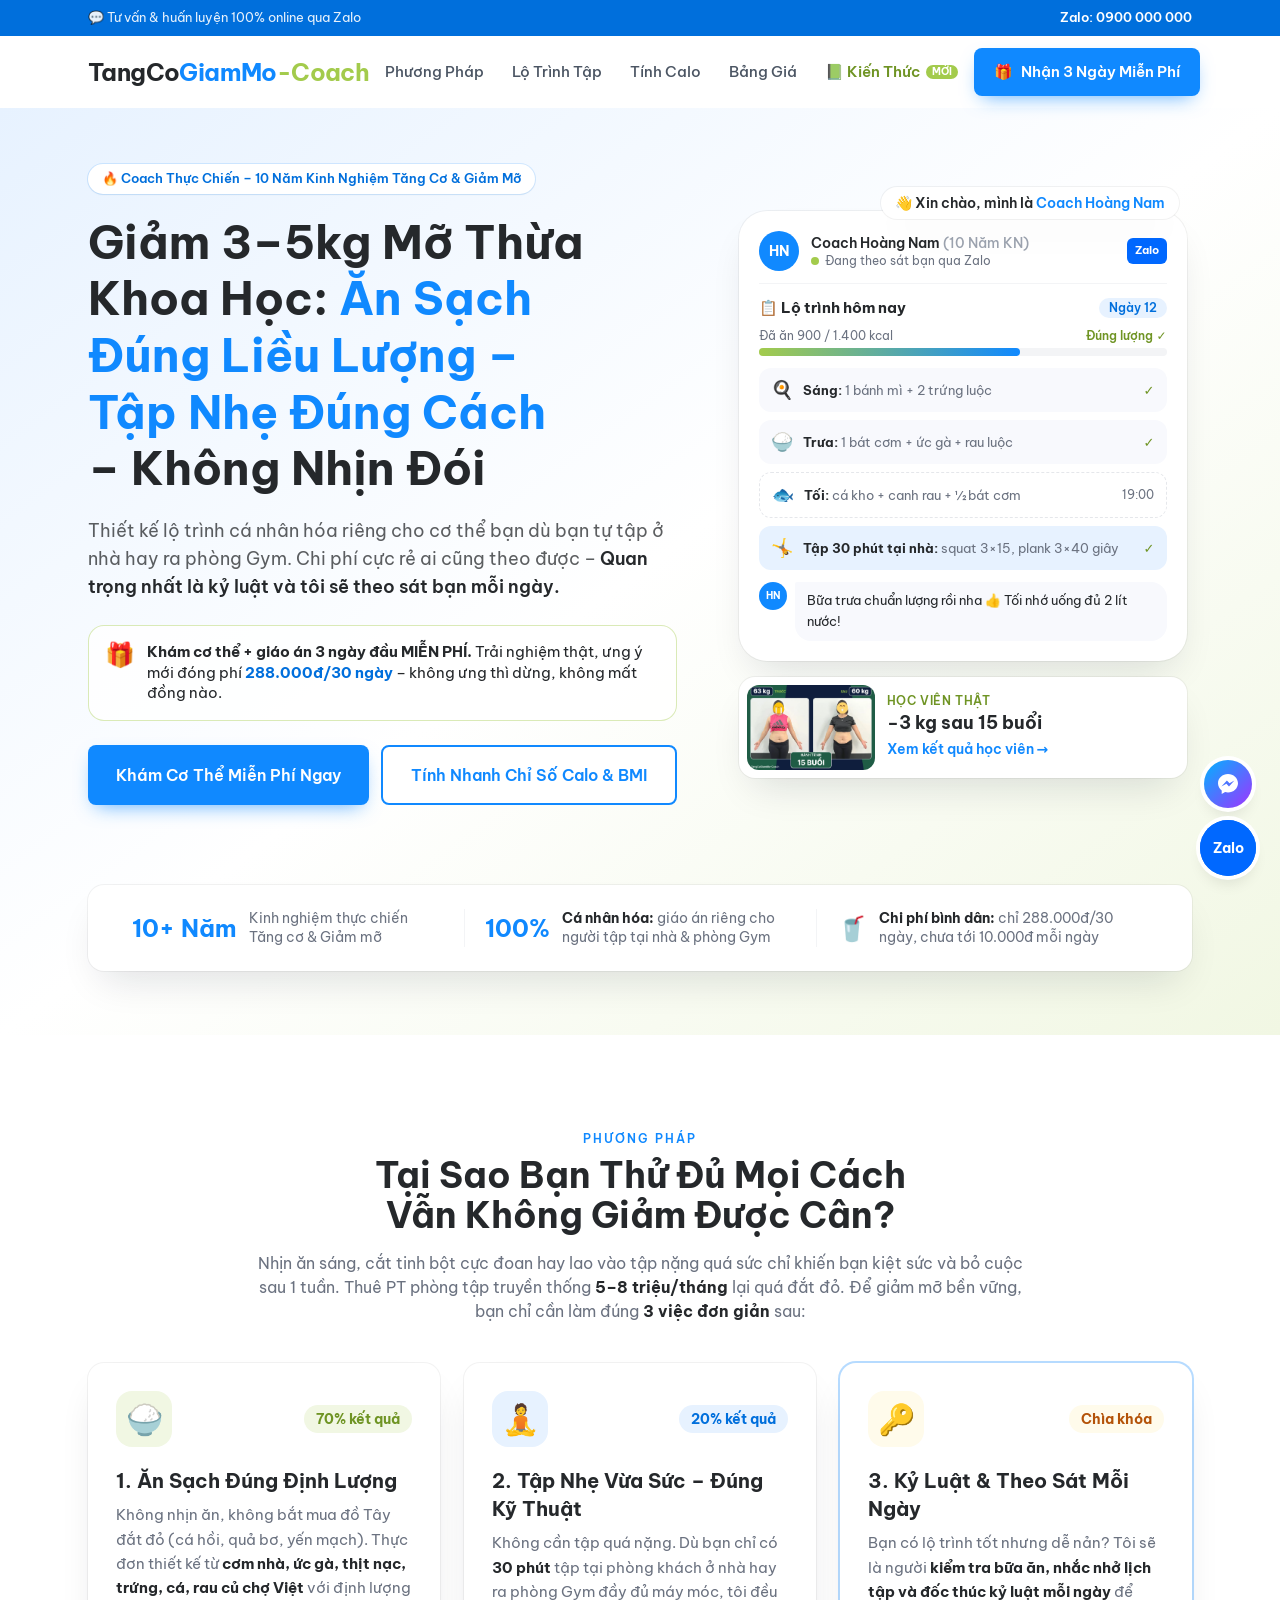
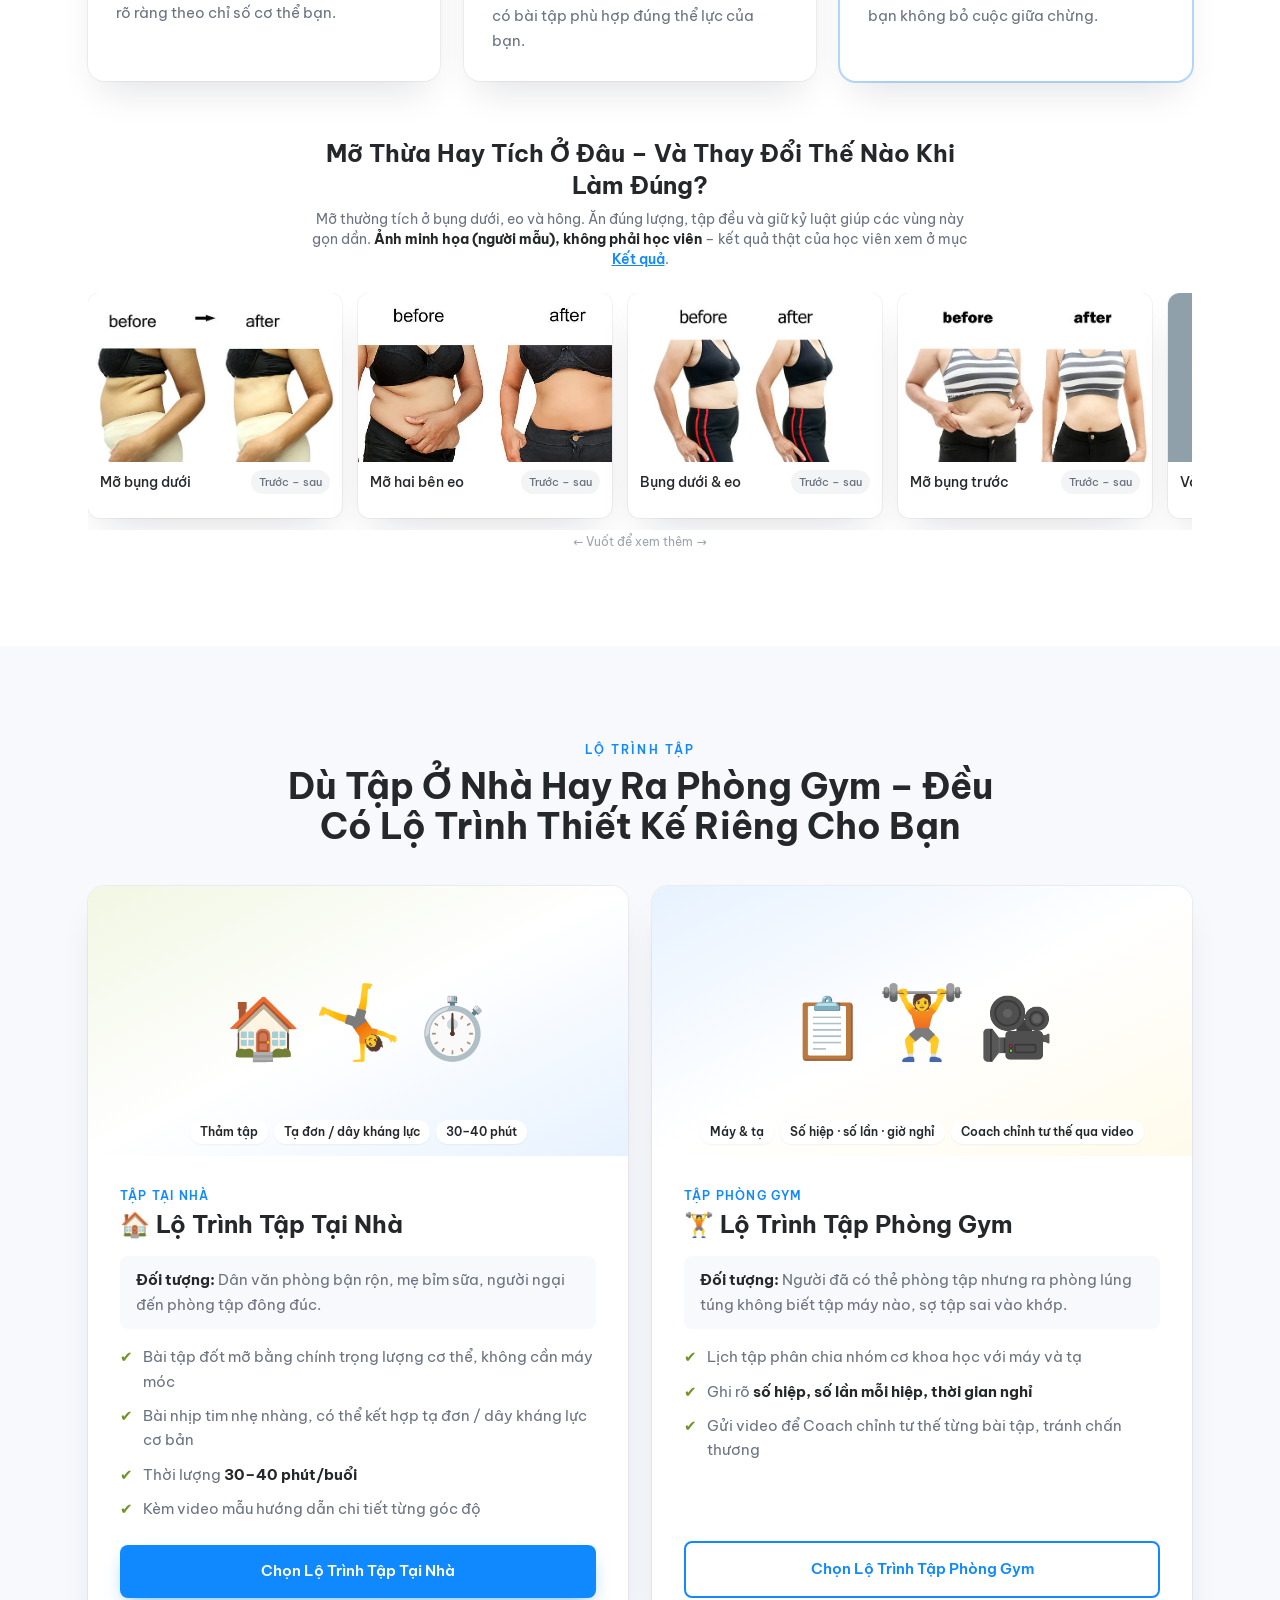
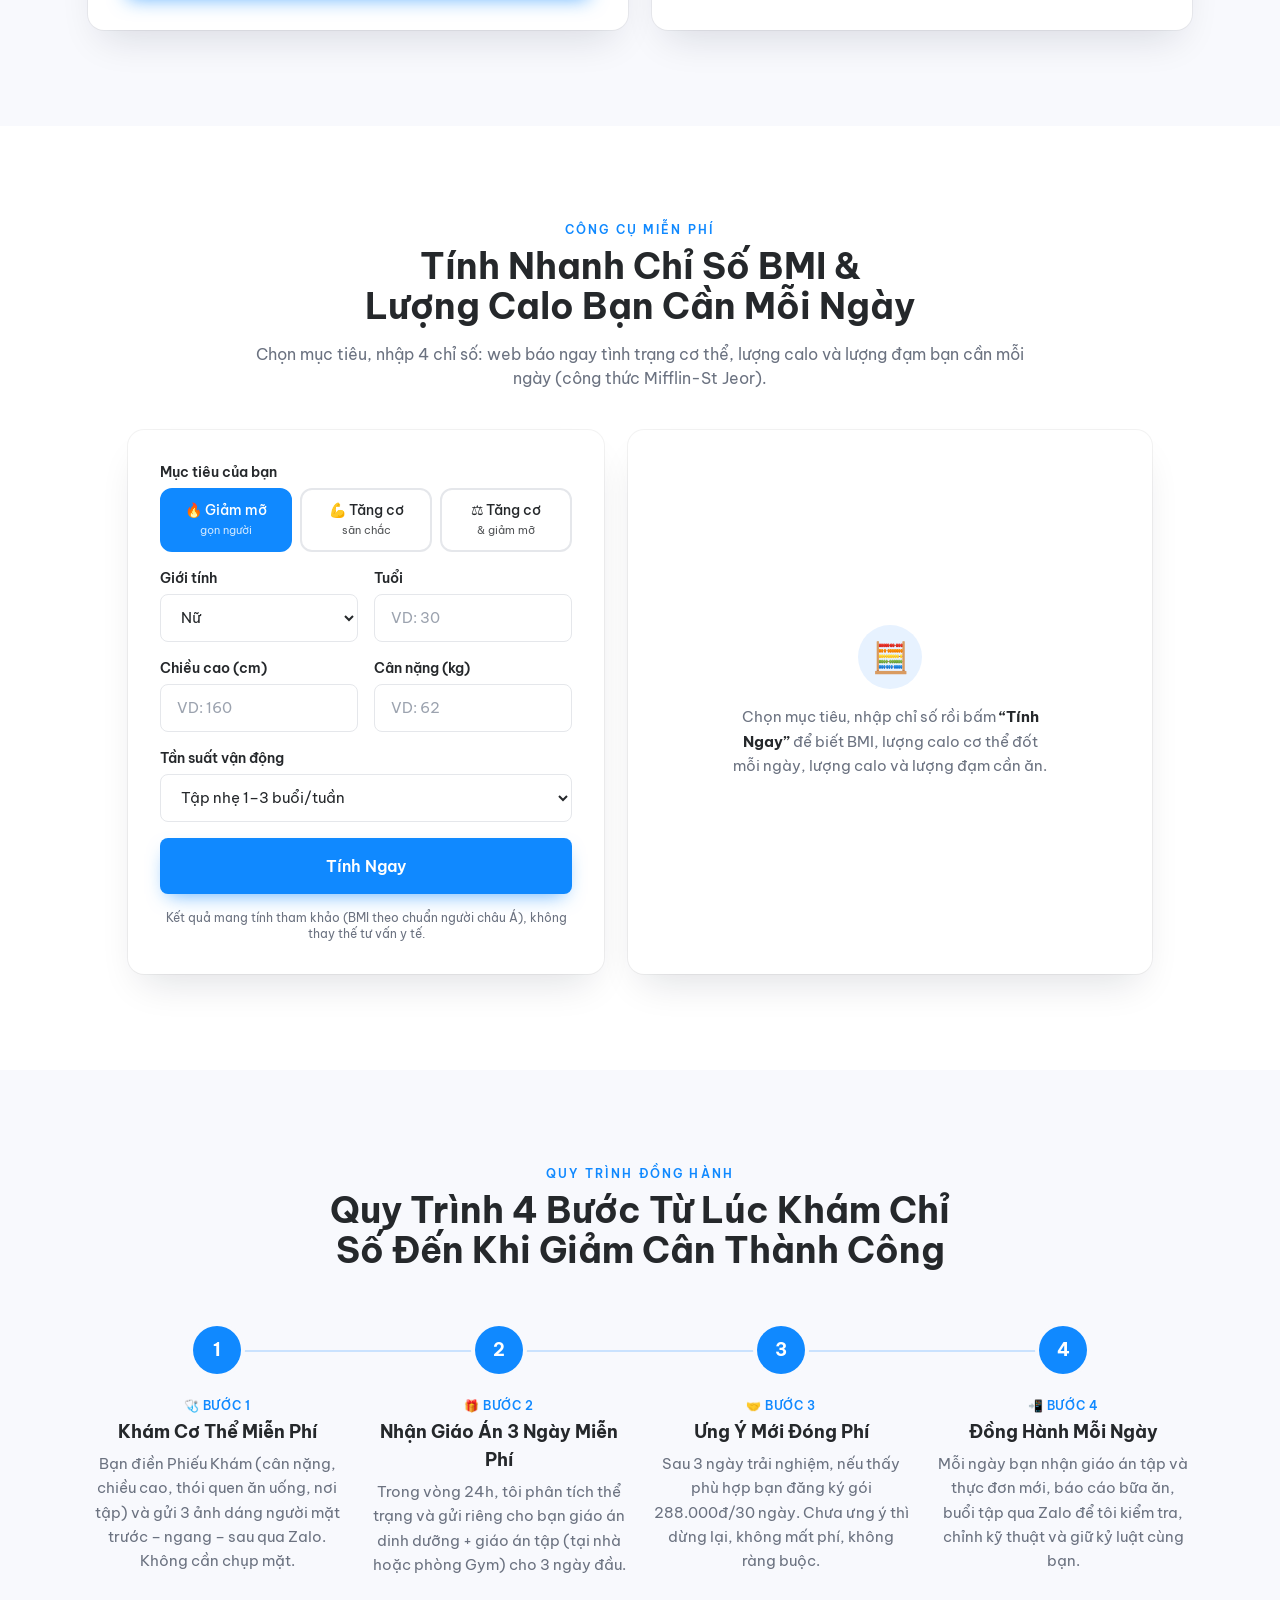
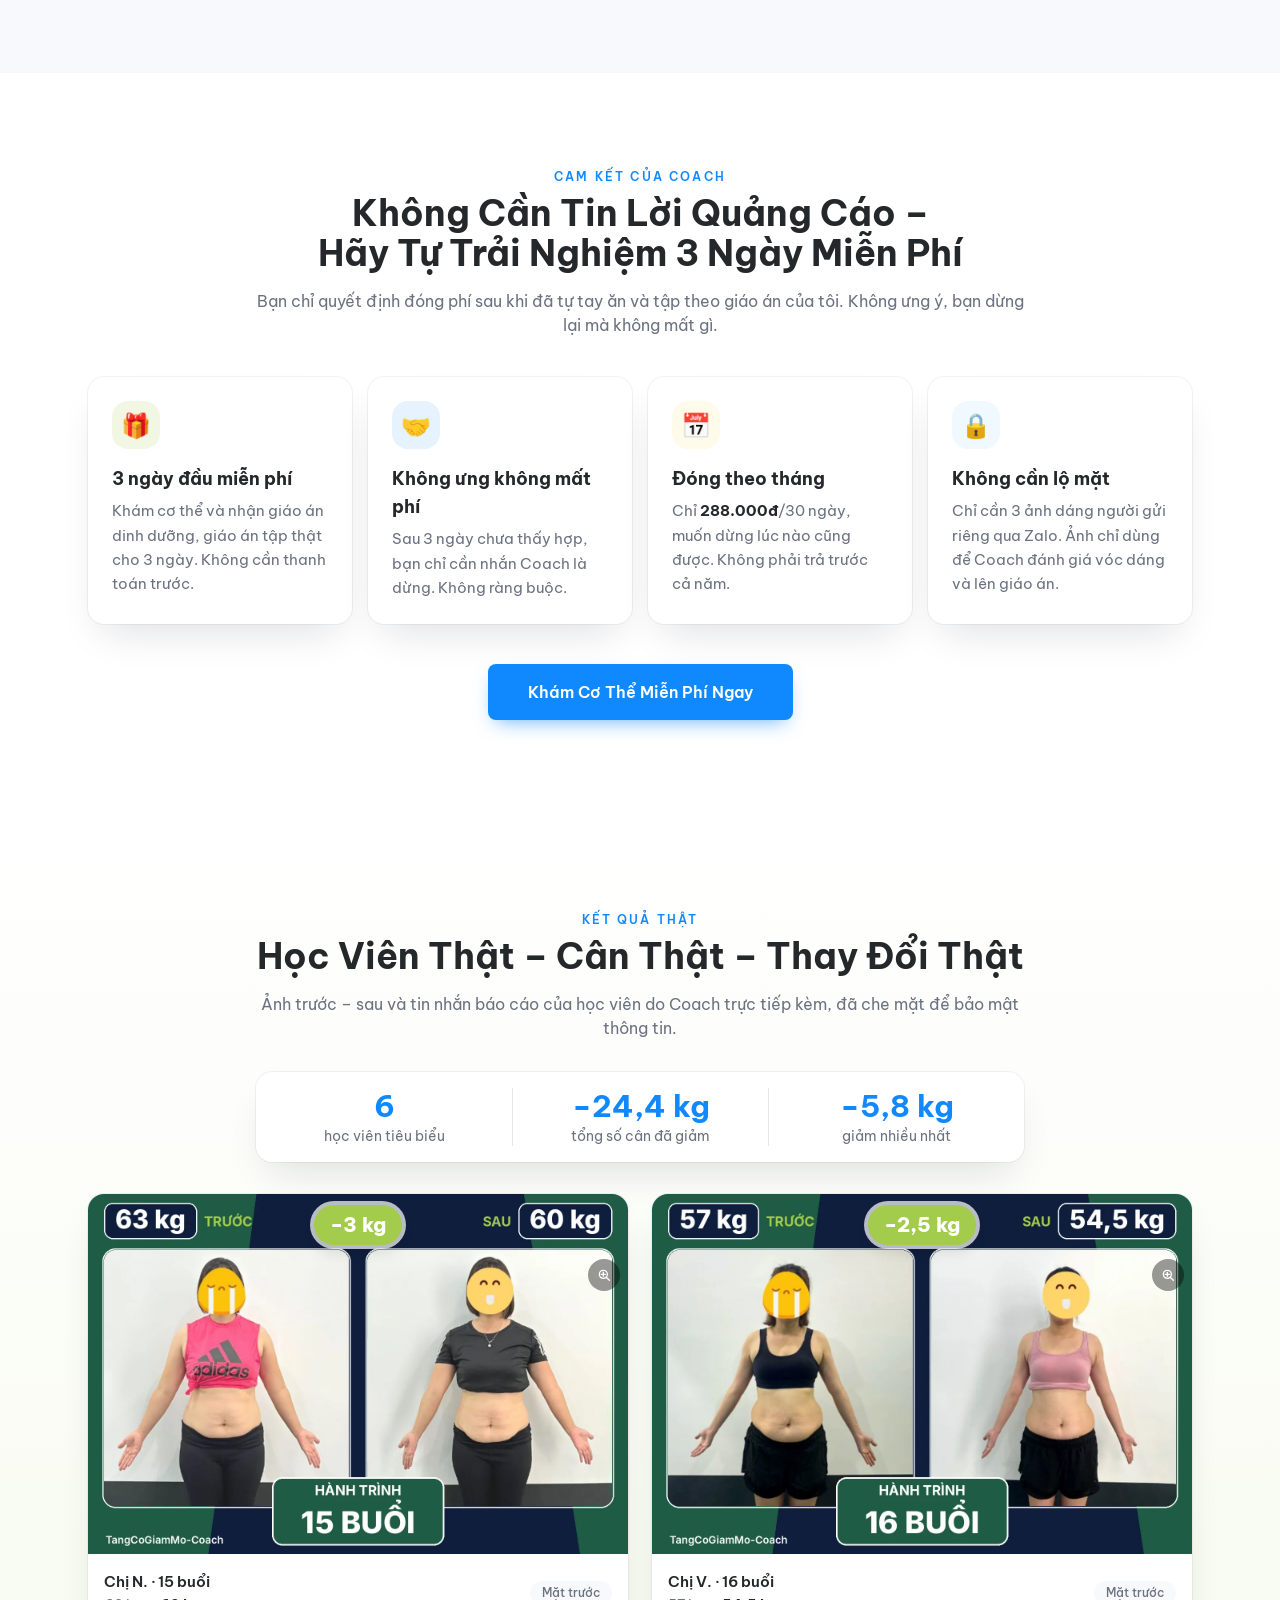
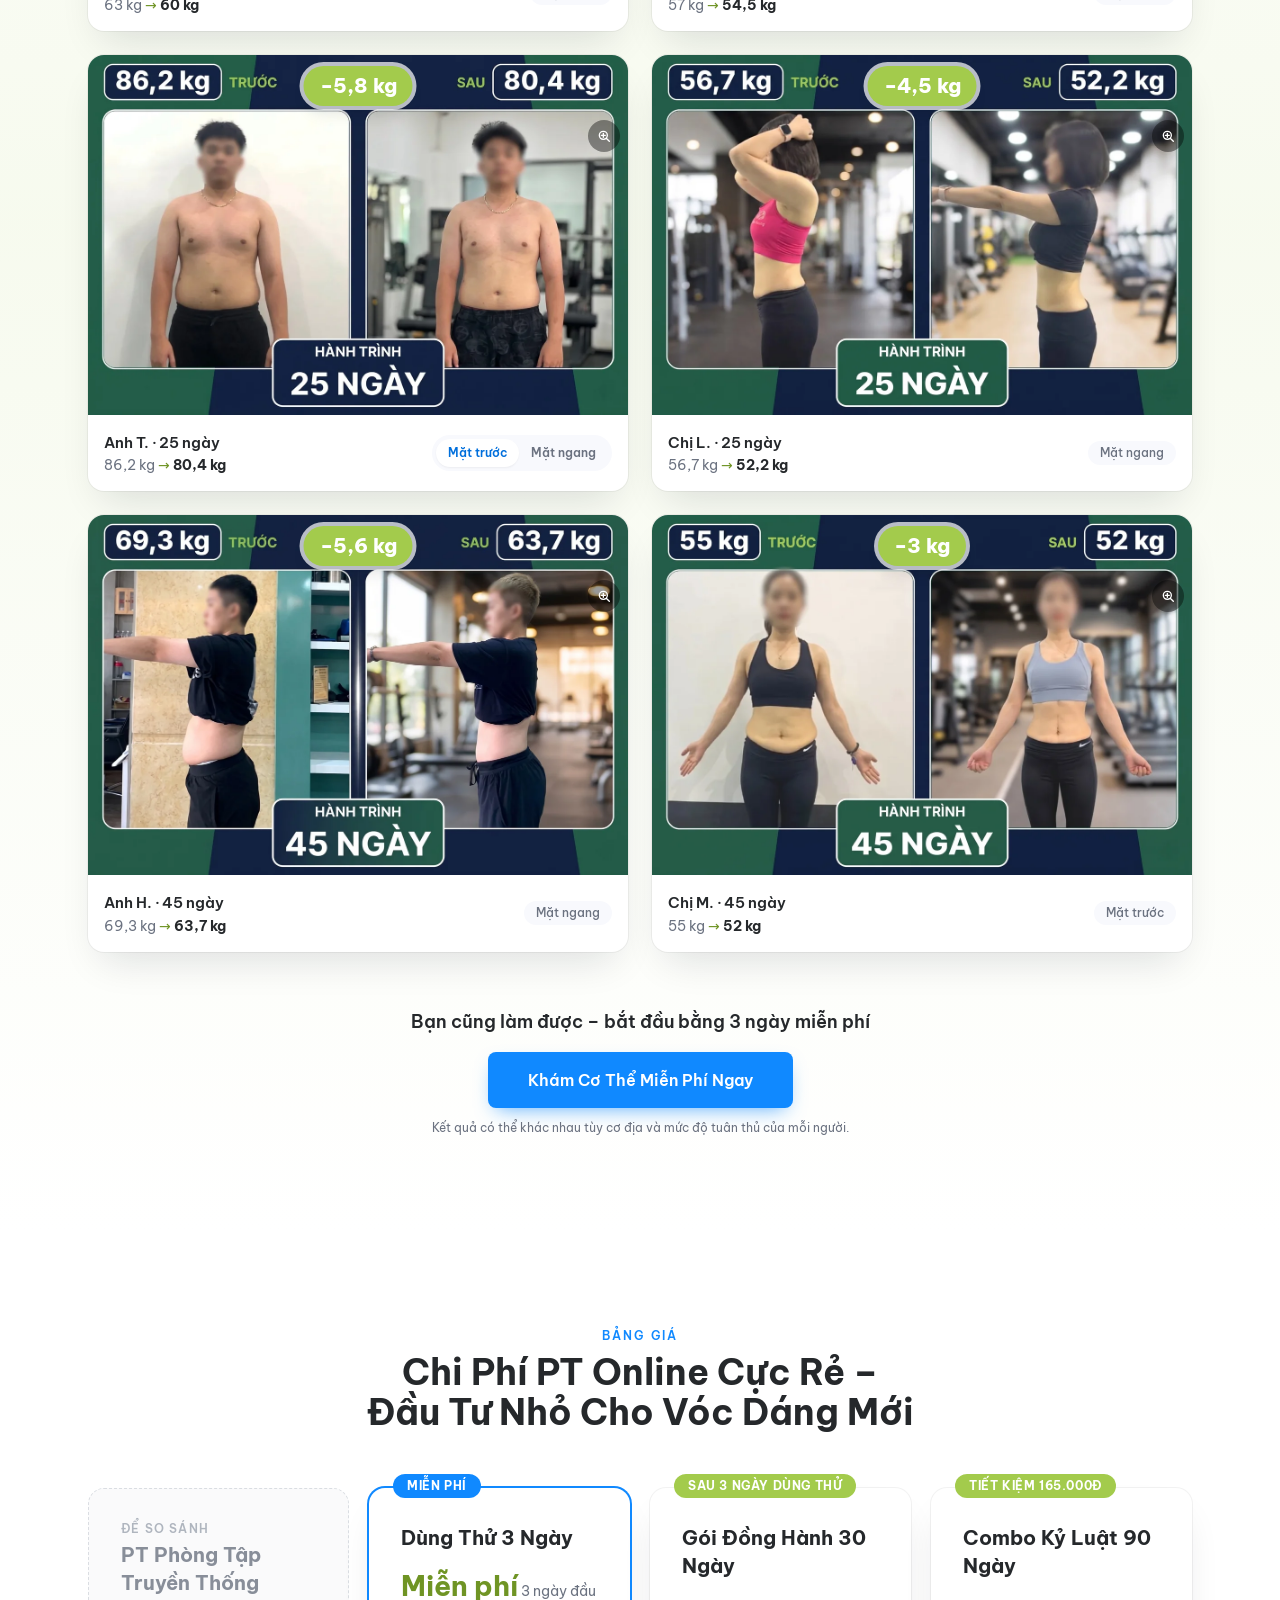
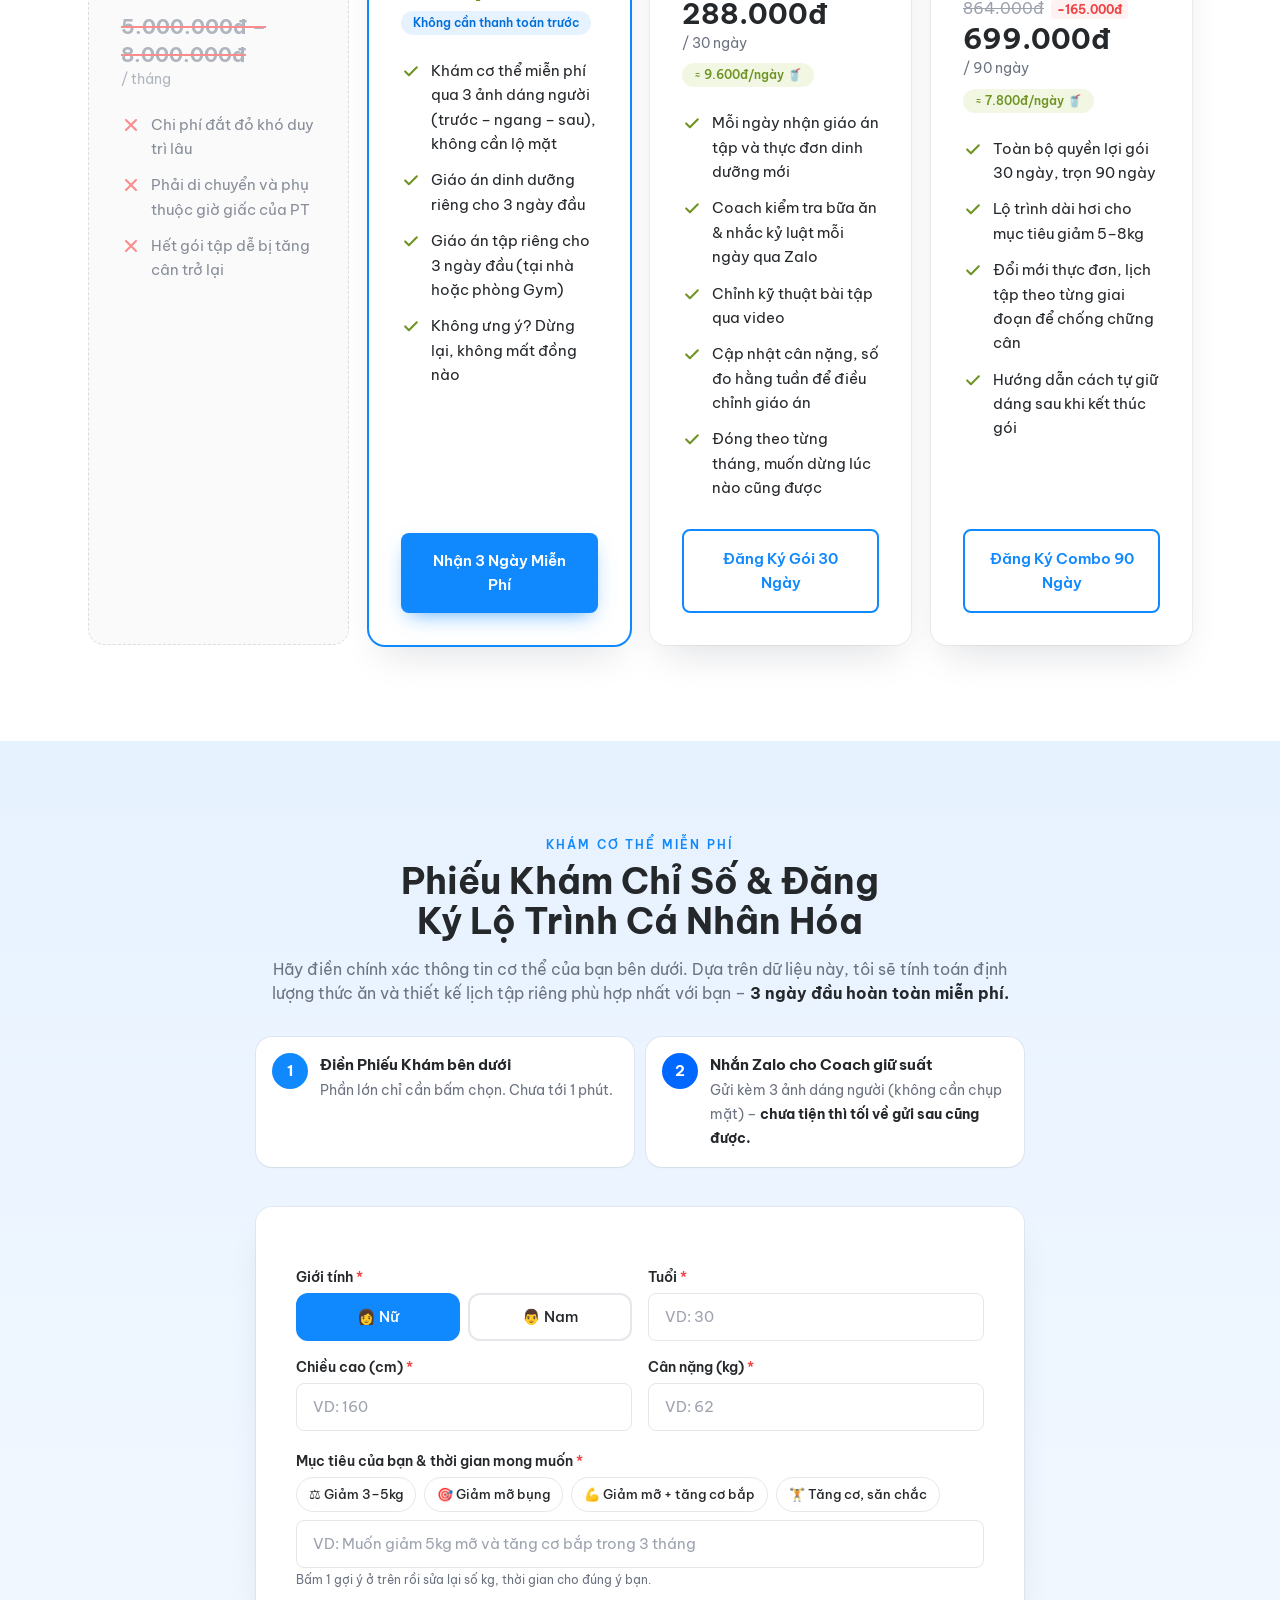
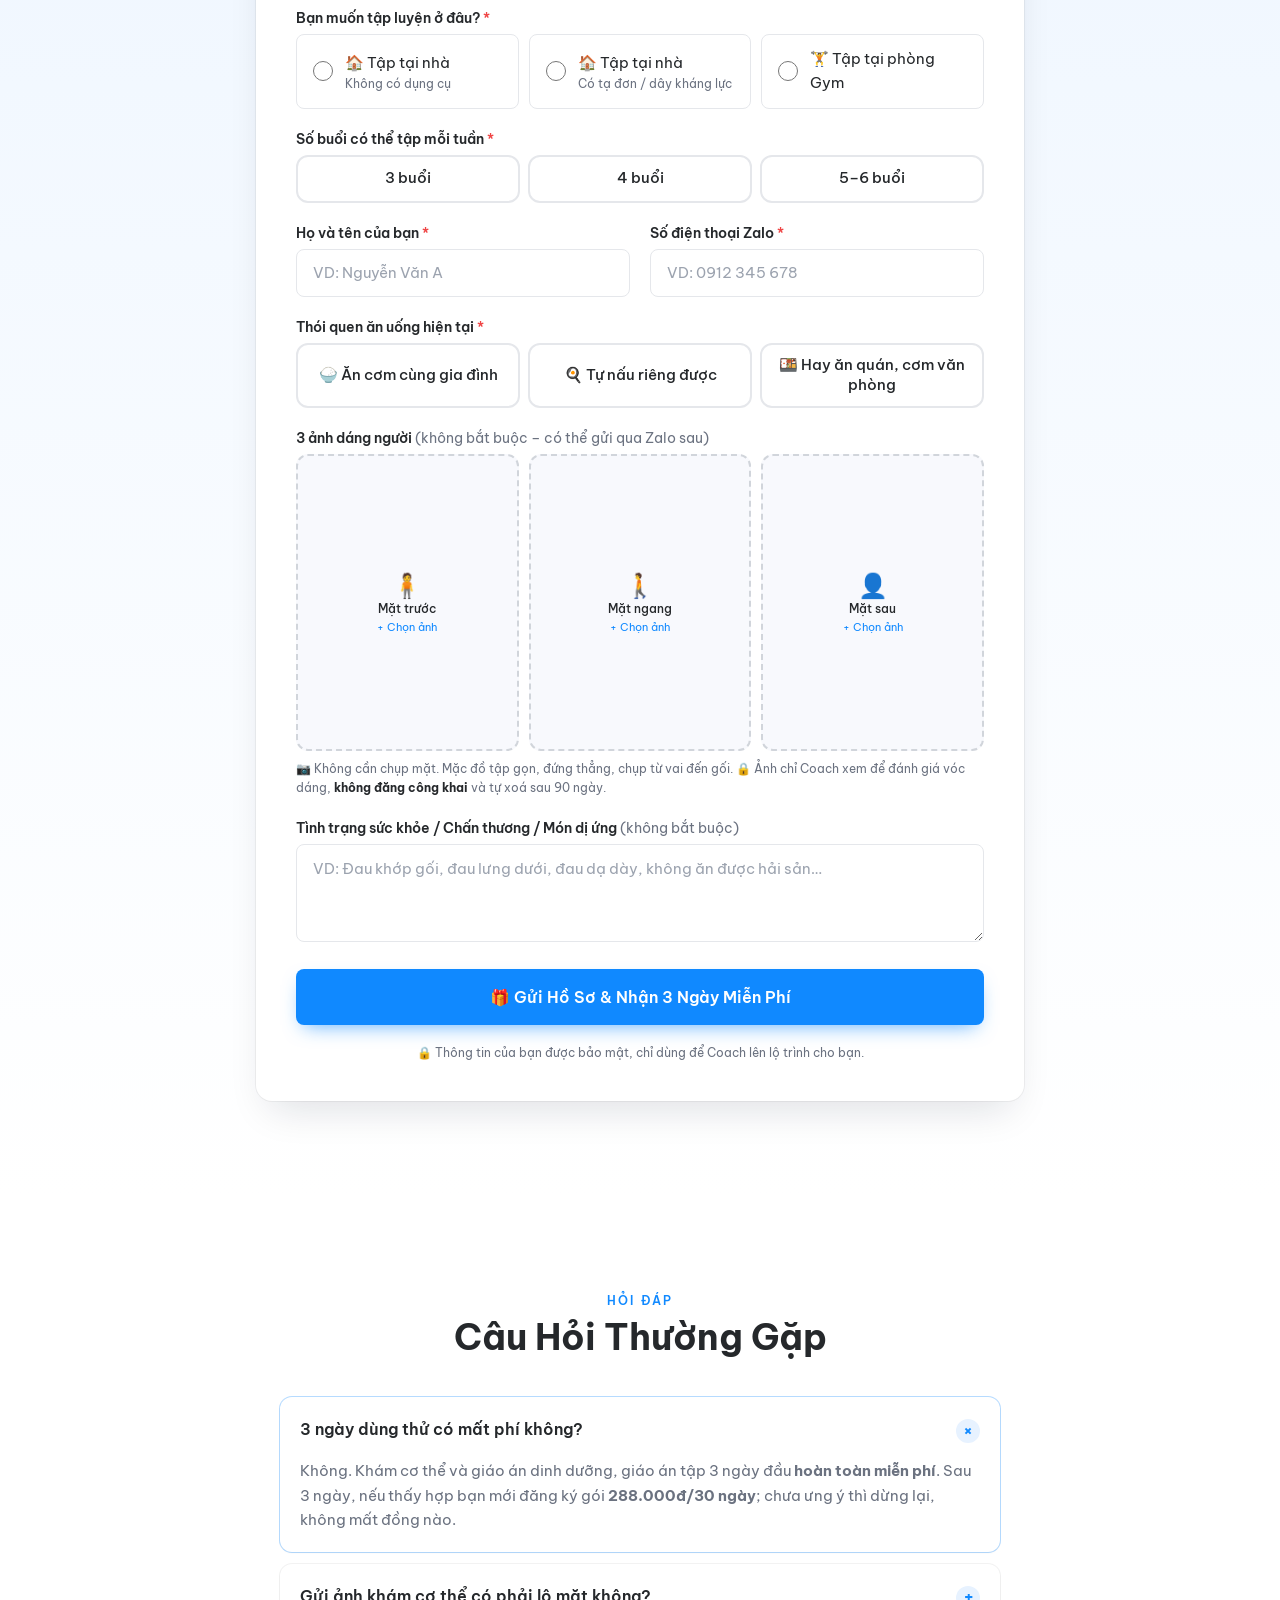
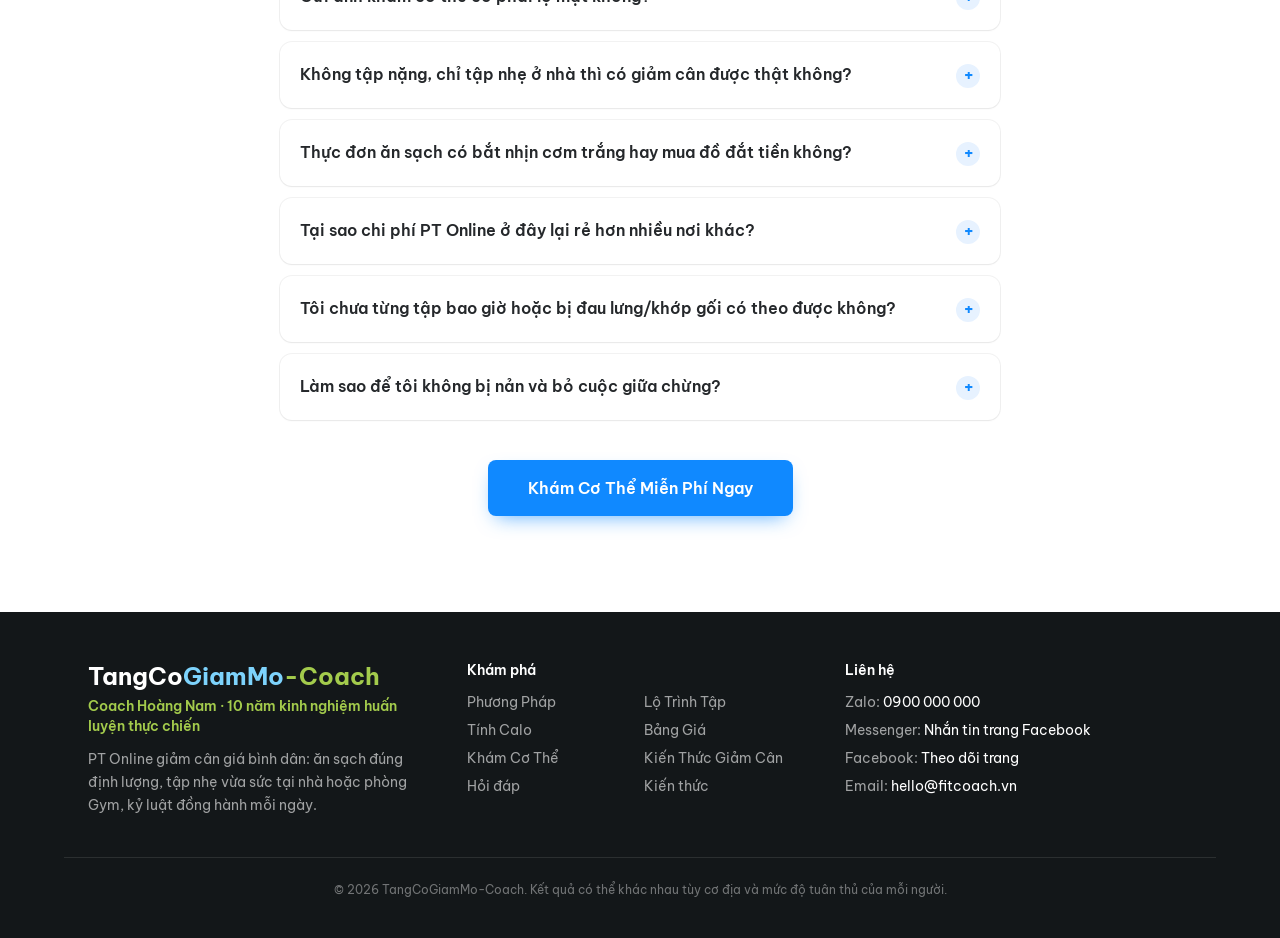
==== index.html @ ff6af3ac "Phiếu khám: khi máy chủ chưa nhận được hồ sơ, không báo lỗi mà chuyển sang gửi đủ hồ sơ qua tin nhắn" ====
<!DOCTYPE html>
<html lang="vi">
<head>
  <meta charset="UTF-8" />
  <meta name="viewport" content="width=device-width, initial-scale=1.0, viewport-fit=cover" />
  <title>PT Online Giảm Cân Giá Rẻ | Ăn Sạch Đúng Lượng – Tập Nhẹ Tại Nhà Hoặc Phòng Gym</title>
  <meta name="description" content="Khám cơ thể miễn phí, nhận giáo án dinh dưỡng và giáo án tập 3 ngày đầu miễn phí. Sau đó chỉ 288.000đ/30 ngày: ăn sạch đúng lượng, tập nhẹ tại nhà hoặc phòng Gym, PT 10 năm kinh nghiệm theo sát mỗi ngày qua Zalo." />
  <meta name="theme-color" content="#006fdc" />
  <link rel="canonical" href="https://www.tangcogiammo.com/" />

  <!-- Chia sẻ Facebook / Zalo: Facebook KHÔNG chạy JavaScript nên các thẻ này phải sửa trực tiếp ở đây.
       Ảnh chia sẻ: images/og.jpg (1200x630). Có ảnh thật của PT thì thay file đó, giữ nguyên tên. -->
  <meta property="og:type" content="website" />
  <meta property="og:locale" content="vi_VN" />
  <meta property="og:url" content="https://www.tangcogiammo.com/" />
  <meta property="og:site_name" content="TangCoGiamMo-Coach – PT Online Giảm Mỡ Tăng Cơ" />
  <meta property="og:title" content="Giảm 3–5kg mỡ thừa: Ăn sạch đúng lượng – Tập nhẹ đúng cách – Không nhịn đói" />
  <meta property="og:description" content="Khám cơ thể + giáo án 3 ngày đầu MIỄN PHÍ, không ưng không mất phí. Sau đó chỉ 288.000đ/30 ngày, PT 10 năm kinh nghiệm theo sát mỗi ngày qua Zalo." />
  <meta property="og:image" content="https://www.tangcogiammo.com/images/og.jpg" />
  <meta property="og:image:width" content="1200" />
  <meta property="og:image:height" content="630" />
  <meta name="twitter:card" content="summary_large_image" />

  <link rel="icon" href="data:image/svg+xml,%3Csvg xmlns='http://www.w3.org/2000/svg' viewBox='0 0 24 24'%3E%3Crect width='24' height='24' rx='6' fill='%231089ff'/%3E%3Cpath d='M6 18c0-7 4-11 12-12-.5 8-4.5 12-12 12Zm0 0 6-6' fill='%23a3cb4c' stroke='%23fff' stroke-width='1.5' stroke-linecap='round' stroke-linejoin='round'/%3E%3C/svg%3E" />


  <link rel="preconnect" href="https://fonts.googleapis.com" />
  <link rel="preconnect" href="https://fonts.gstatic.com" crossorigin />
  <link href="https://fonts.googleapis.com/css2?family=Be+Vietnam+Pro:wght@400;500;600;700&display=swap" rel="stylesheet" />

  <!-- CSS giao diện (Tailwind dựng sẵn) được nhúng thẳng vào đây để trang tự hiển thị đầy đủ và tải nhanh.
       Sửa giao diện: sửa class trong file này / src/site.src.css rồi chạy  npm run build:css  (tự nhúng lại). -->
  <!-- SITE-CSS:START (tự sinh bởi npm run build:css, đừng sửa tay) -->
  <style>*,:after,:before{--tw-border-spacing-x:0;--tw-border-spacing-y:0;--tw-translate-x:0;--tw-translate-y:0;--tw-rotate:0;--tw-skew-x:0;--tw-skew-y:0;--tw-scale-x:1;--tw-scale-y:1;--tw-pan-x: ;--tw-pan-y: ;--tw-pinch-zoom: ;--tw-scroll-snap-strictness:proximity;--tw-gradient-from-position: ;--tw-gradient-via-position: ;--tw-gradient-to-position: ;--tw-ordinal: ;--tw-slashed-zero: ;--tw-numeric-figure: ;--tw-numeric-spacing: ;--tw-numeric-fraction: ;--tw-ring-inset: ;--tw-ring-offset-width:0px;--tw-ring-offset-color:#fff;--tw-ring-color:rgba(59,130,246,.5);--tw-ring-offset-shadow:0 0 #0000;--tw-ring-shadow:0 0 #0000;--tw-shadow:0 0 #0000;--tw-shadow-colored:0 0 #0000;--tw-blur: ;--tw-brightness: ;--tw-contrast: ;--tw-grayscale: ;--tw-hue-rotate: ;--tw-invert: ;--tw-saturate: ;--tw-sepia: ;--tw-drop-shadow: ;--tw-backdrop-blur: ;--tw-backdrop-brightness: ;--tw-backdrop-contrast: ;--tw-backdrop-grayscale: ;--tw-backdrop-hue-rotate: ;--tw-backdrop-invert: ;--tw-backdrop-opacity: ;--tw-backdrop-saturate: ;--tw-backdrop-sepia: ;--tw-contain-size: ;--tw-contain-layout: ;--tw-contain-paint: ;--tw-contain-style: }::backdrop{--tw-border-spacing-x:0;--tw-border-spacing-y:0;--tw-translate-x:0;--tw-translate-y:0;--tw-rotate:0;--tw-skew-x:0;--tw-skew-y:0;--tw-scale-x:1;--tw-scale-y:1;--tw-pan-x: ;--tw-pan-y: ;--tw-pinch-zoom: ;--tw-scroll-snap-strictness:proximity;--tw-gradient-from-position: ;--tw-gradient-via-position: ;--tw-gradient-to-position: ;--tw-ordinal: ;--tw-slashed-zero: ;--tw-numeric-figure: ;--tw-numeric-spacing: ;--tw-numeric-fraction: ;--tw-ring-inset: ;--tw-ring-offset-width:0px;--tw-ring-offset-color:#fff;--tw-ring-color:rgba(59,130,246,.5);--tw-ring-offset-shadow:0 0 #0000;--tw-ring-shadow:0 0 #0000;--tw-shadow:0 0 #0000;--tw-shadow-colored:0 0 #0000;--tw-blur: ;--tw-brightness: ;--tw-contrast: ;--tw-grayscale: ;--tw-hue-rotate: ;--tw-invert: ;--tw-saturate: ;--tw-sepia: ;--tw-drop-shadow: ;--tw-backdrop-blur: ;--tw-backdrop-brightness: ;--tw-backdrop-contrast: ;--tw-backdrop-grayscale: ;--tw-backdrop-hue-rotate: ;--tw-backdrop-invert: ;--tw-backdrop-opacity: ;--tw-backdrop-saturate: ;--tw-backdrop-sepia: ;--tw-contain-size: ;--tw-contain-layout: ;--tw-contain-paint: ;--tw-contain-style: }
/*! tailwindcss v3.4.19 | MIT License | https://tailwindcss.com*/*,:after,:before{box-sizing:border-box;border:0 solid #e5e7eb}:after,:before{--tw-content:""}:host,html{line-height:1.5;-webkit-text-size-adjust:100%;-moz-tab-size:4;-o-tab-size:4;tab-size:4;font-family:Be Vietnam Pro,ui-sans-serif,system-ui,-apple-system,Segoe UI,Roboto,sans-serif;font-feature-settings:normal;font-variation-settings:normal;-webkit-tap-highlight-color:transparent}body{margin:0;line-height:inherit}hr{height:0;color:inherit;border-top-width:1px}abbr:where([title]){-webkit-text-decoration:underline dotted;text-decoration:underline dotted}h1,h2,h3,h4,h5,h6{font-size:inherit;font-weight:inherit}a{color:inherit;text-decoration:inherit}b,strong{font-weight:bolder}code,kbd,pre,samp{font-family:ui-monospace,SFMono-Regular,Menlo,Monaco,Consolas,Liberation Mono,Courier New,monospace;font-feature-settings:normal;font-variation-settings:normal;font-size:1em}small{font-size:80%}sub,sup{font-size:75%;line-height:0;position:relative;vertical-align:baseline}sub{bottom:-.25em}sup{top:-.5em}table{text-indent:0;border-color:inherit;border-collapse:collapse}button,input,optgroup,select,textarea{font-family:inherit;font-feature-settings:inherit;font-variation-settings:inherit;font-size:100%;font-weight:inherit;line-height:inherit;letter-spacing:inherit;color:inherit;margin:0;padding:0}button,select{text-transform:none}button,input:where([type=button]),input:where([type=reset]),input:where([type=submit]){-webkit-appearance:button;background-color:transparent;background-image:none}:-moz-focusring{outline:auto}:-moz-ui-invalid{box-shadow:none}progress{vertical-align:baseline}::-webkit-inner-spin-button,::-webkit-outer-spin-button{height:auto}[type=search]{-webkit-appearance:textfield;outline-offset:-2px}::-webkit-search-decoration{-webkit-appearance:none}::-webkit-file-upload-button{-webkit-appearance:button;font:inherit}summary{display:list-item}blockquote,dd,dl,figure,h1,h2,h3,h4,h5,h6,hr,p,pre{margin:0}fieldset{margin:0}fieldset,legend{padding:0}menu,ol,ul{list-style:none;margin:0;padding:0}dialog{padding:0}textarea{resize:vertical}input::-moz-placeholder,textarea::-moz-placeholder{opacity:1;color:#9ca3af}input::placeholder,textarea::placeholder{opacity:1;color:#9ca3af}[role=button],button{cursor:pointer}:disabled{cursor:default}audio,canvas,embed,iframe,img,object,svg,video{display:block;vertical-align:middle}img,video{max-width:100%;height:auto}[hidden]:where(:not([hidden=until-found])){display:none}html{scroll-behavior:smooth;scroll-padding-top:4.5rem;-webkit-tap-highlight-color:transparent}body{--tw-bg-opacity:1;background-color:rgb(255 255 255/var(--tw-bg-opacity,1));font-family:Be Vietnam Pro,ui-sans-serif,system-ui,-apple-system,Segoe UI,Roboto,sans-serif;font-size:15px;line-height:1.625;--tw-text-opacity:1;color:rgb(107 114 128/var(--tw-text-opacity,1));-webkit-font-smoothing:antialiased;-moz-osx-font-smoothing:grayscale}@media (prefers-reduced-motion:reduce){html{scroll-behavior:auto}}.container-x{margin-left:auto;margin-right:auto;width:100%;max-width:72rem;padding-left:1rem;padding-right:1rem}@media (min-width:640px){.container-x{padding-left:1.5rem;padding-right:1.5rem}}.section{padding-top:3.5rem;padding-bottom:3.5rem}@media (min-width:768px){.section{padding-top:6rem;padding-bottom:6rem}}.eyebrow{margin-bottom:.5rem;display:block;font-size:.75rem;line-height:1rem;font-weight:600;text-transform:uppercase;letter-spacing:.18em;--tw-text-opacity:1;color:rgb(16 137 255/var(--tw-text-opacity,1))}.heading{font-size:1.65rem;font-weight:700;line-height:1.375;--tw-text-opacity:1;color:rgb(37 40 43/var(--tw-text-opacity,1))}@media (min-width:768px){.heading{font-size:2.25rem;line-height:2.5rem}}.heading{text-wrap:balance}.btn{display:inline-flex;align-items:center;justify-content:center;gap:.5rem;border-radius:.5rem;padding:.875rem 1.5rem;font-size:15px;font-weight:600;transition-property:color,background-color,border-color,text-decoration-color,fill,stroke,opacity,box-shadow,transform,filter,-webkit-backdrop-filter;transition-property:color,background-color,border-color,text-decoration-color,fill,stroke,opacity,box-shadow,transform,filter,backdrop-filter;transition-property:color,background-color,border-color,text-decoration-color,fill,stroke,opacity,box-shadow,transform,filter,backdrop-filter,-webkit-backdrop-filter;transition-timing-function:cubic-bezier(.4,0,.2,1);transition-duration:.2s}.btn:active{--tw-scale-x:0.98;--tw-scale-y:0.98;transform:translate(var(--tw-translate-x),var(--tw-translate-y)) rotate(var(--tw-rotate)) skewX(var(--tw-skew-x)) skewY(var(--tw-skew-y)) scaleX(var(--tw-scale-x)) scaleY(var(--tw-scale-y))}.btn-primary{display:inline-flex;align-items:center;justify-content:center;gap:.5rem;border-radius:.5rem;padding:.875rem 1.5rem;font-size:15px;font-weight:600;transition-property:color,background-color,border-color,text-decoration-color,fill,stroke,opacity,box-shadow,transform,filter,-webkit-backdrop-filter;transition-property:color,background-color,border-color,text-decoration-color,fill,stroke,opacity,box-shadow,transform,filter,backdrop-filter;transition-property:color,background-color,border-color,text-decoration-color,fill,stroke,opacity,box-shadow,transform,filter,backdrop-filter,-webkit-backdrop-filter;transition-timing-function:cubic-bezier(.4,0,.2,1);transition-duration:.2s}.btn-primary:active{--tw-scale-x:0.98;--tw-scale-y:0.98;transform:translate(var(--tw-translate-x),var(--tw-translate-y)) rotate(var(--tw-rotate)) skewX(var(--tw-skew-x)) skewY(var(--tw-skew-y)) scaleX(var(--tw-scale-x)) scaleY(var(--tw-scale-y))}.btn-primary{--tw-bg-opacity:1;background-color:rgb(16 137 255/var(--tw-bg-opacity,1));--tw-text-opacity:1;color:rgb(255 255 255/var(--tw-text-opacity,1));--tw-shadow:0 8px 20px -8px rgba(16,137,255,.7);--tw-shadow-colored:0 8px 20px -8px var(--tw-shadow-color);box-shadow:var(--tw-ring-offset-shadow,0 0 #0000),var(--tw-ring-shadow,0 0 #0000),var(--tw-shadow)}.btn-primary:hover{--tw-bg-opacity:1;background-color:rgb(0 111 220/var(--tw-bg-opacity,1))}.btn-outline{display:inline-flex;align-items:center;justify-content:center;gap:.5rem;border-radius:.5rem;padding:.875rem 1.5rem;font-size:15px;font-weight:600;transition-property:color,background-color,border-color,text-decoration-color,fill,stroke,opacity,box-shadow,transform,filter,-webkit-backdrop-filter;transition-property:color,background-color,border-color,text-decoration-color,fill,stroke,opacity,box-shadow,transform,filter,backdrop-filter;transition-property:color,background-color,border-color,text-decoration-color,fill,stroke,opacity,box-shadow,transform,filter,backdrop-filter,-webkit-backdrop-filter;transition-timing-function:cubic-bezier(.4,0,.2,1);transition-duration:.2s}.btn-outline:active{--tw-scale-x:0.98;--tw-scale-y:0.98;transform:translate(var(--tw-translate-x),var(--tw-translate-y)) rotate(var(--tw-rotate)) skewX(var(--tw-skew-x)) skewY(var(--tw-skew-y)) scaleX(var(--tw-scale-x)) scaleY(var(--tw-scale-y))}.btn-outline{border-width:2px;--tw-border-opacity:1;border-color:rgb(16 137 255/var(--tw-border-opacity,1));--tw-bg-opacity:1;background-color:rgb(255 255 255/var(--tw-bg-opacity,1));--tw-text-opacity:1;color:rgb(16 137 255/var(--tw-text-opacity,1))}.btn-outline:hover{--tw-bg-opacity:1;background-color:rgb(231 242 255/var(--tw-bg-opacity,1))}.btn-zalo{display:inline-flex;align-items:center;justify-content:center;gap:.5rem;border-radius:.5rem;padding:.875rem 1.5rem;font-size:15px;font-weight:600;transition-property:color,background-color,border-color,text-decoration-color,fill,stroke,opacity,box-shadow,transform,filter,-webkit-backdrop-filter;transition-property:color,background-color,border-color,text-decoration-color,fill,stroke,opacity,box-shadow,transform,filter,backdrop-filter;transition-property:color,background-color,border-color,text-decoration-color,fill,stroke,opacity,box-shadow,transform,filter,backdrop-filter,-webkit-backdrop-filter;transition-timing-function:cubic-bezier(.4,0,.2,1);transition-duration:.2s}.btn-zalo:active{--tw-scale-x:0.98;--tw-scale-y:0.98;transform:translate(var(--tw-translate-x),var(--tw-translate-y)) rotate(var(--tw-rotate)) skewX(var(--tw-skew-x)) skewY(var(--tw-skew-y)) scaleX(var(--tw-scale-x)) scaleY(var(--tw-scale-y))}.btn-zalo{--tw-bg-opacity:1;background-color:rgb(0 104 255/var(--tw-bg-opacity,1));--tw-text-opacity:1;color:rgb(255 255 255/var(--tw-text-opacity,1))}.btn-zalo:hover{--tw-brightness:brightness(1.1);filter:var(--tw-blur) var(--tw-brightness) var(--tw-contrast) var(--tw-grayscale) var(--tw-hue-rotate) var(--tw-invert) var(--tw-saturate) var(--tw-sepia) var(--tw-drop-shadow)}.card{border-radius:1rem;--tw-bg-opacity:1;background-color:rgb(255 255 255/var(--tw-bg-opacity,1));--tw-shadow:0 20px 40px -14px rgba(16,24,40,.14);--tw-shadow-colored:0 20px 40px -14px var(--tw-shadow-color);box-shadow:var(--tw-ring-offset-shadow,0 0 #0000),var(--tw-ring-shadow,0 0 #0000),var(--tw-shadow);--tw-ring-offset-shadow:var(--tw-ring-inset) 0 0 0 var(--tw-ring-offset-width) var(--tw-ring-offset-color);--tw-ring-shadow:var(--tw-ring-inset) 0 0 0 calc(1px + var(--tw-ring-offset-width)) var(--tw-ring-color);box-shadow:var(--tw-ring-offset-shadow),var(--tw-ring-shadow),var(--tw-shadow,0 0 #0000);--tw-ring-color:rgba(0,0,0,.05)}.field{height:3rem;width:100%;border-radius:.5rem;border-width:1px;--tw-border-opacity:1;border-color:rgb(229 231 235/var(--tw-border-opacity,1));--tw-bg-opacity:1;background-color:rgb(255 255 255/var(--tw-bg-opacity,1));padding-left:1rem;padding-right:1rem;font-size:1rem;line-height:1.5rem;--tw-text-opacity:1;color:rgb(37 40 43/var(--tw-text-opacity,1));outline:2px solid transparent;outline-offset:2px;transition-property:color,background-color,border-color,text-decoration-color,fill,stroke,opacity,box-shadow,transform,filter,-webkit-backdrop-filter;transition-property:color,background-color,border-color,text-decoration-color,fill,stroke,opacity,box-shadow,transform,filter,backdrop-filter;transition-property:color,background-color,border-color,text-decoration-color,fill,stroke,opacity,box-shadow,transform,filter,backdrop-filter,-webkit-backdrop-filter;transition-timing-function:cubic-bezier(.4,0,.2,1);transition-duration:.15s}.field::-moz-placeholder{--tw-text-opacity:1;color:rgb(156 163 175/var(--tw-text-opacity,1))}.field::placeholder{--tw-text-opacity:1;color:rgb(156 163 175/var(--tw-text-opacity,1))}.field:focus{--tw-border-opacity:1;border-color:rgb(16 137 255/var(--tw-border-opacity,1));--tw-ring-offset-shadow:var(--tw-ring-inset) 0 0 0 var(--tw-ring-offset-width) var(--tw-ring-offset-color);--tw-ring-shadow:var(--tw-ring-inset) 0 0 0 calc(2px + var(--tw-ring-offset-width)) var(--tw-ring-color);box-shadow:var(--tw-ring-offset-shadow),var(--tw-ring-shadow),var(--tw-shadow,0 0 #0000);--tw-ring-color:rgba(16,137,255,.2)}@media (min-width:640px){.field{font-size:15px}}textarea.field{height:auto;padding-top:.75rem;padding-bottom:.75rem}.field.invalid{--tw-border-opacity:1;border-color:rgb(248 113 113/var(--tw-border-opacity,1));--tw-ring-offset-shadow:var(--tw-ring-inset) 0 0 0 var(--tw-ring-offset-width) var(--tw-ring-offset-color);--tw-ring-shadow:var(--tw-ring-inset) 0 0 0 calc(2px + var(--tw-ring-offset-width)) var(--tw-ring-color);box-shadow:var(--tw-ring-offset-shadow),var(--tw-ring-shadow),var(--tw-shadow,0 0 #0000);--tw-ring-opacity:1;--tw-ring-color:rgb(254 226 226/var(--tw-ring-opacity,1))}.label{margin-bottom:.375rem;display:block;font-size:.875rem;line-height:1.25rem;font-weight:600;--tw-text-opacity:1;color:rgb(37 40 43/var(--tw-text-opacity,1))}.err,.req{--tw-text-opacity:1;color:rgb(239 68 68/var(--tw-text-opacity,1))}.err{margin-top:.25rem;display:none;font-size:.875rem;line-height:1.25rem}.nav-link{position:relative;padding-top:1.5rem;padding-bottom:1.5rem;font-size:15px;font-weight:500;--tw-text-opacity:1;color:rgb(75 85 99/var(--tw-text-opacity,1));transition-property:color,background-color,border-color,text-decoration-color,fill,stroke,opacity,box-shadow,transform,filter,-webkit-backdrop-filter;transition-property:color,background-color,border-color,text-decoration-color,fill,stroke,opacity,box-shadow,transform,filter,backdrop-filter;transition-property:color,background-color,border-color,text-decoration-color,fill,stroke,opacity,box-shadow,transform,filter,backdrop-filter,-webkit-backdrop-filter;transition-timing-function:cubic-bezier(.4,0,.2,1);transition-duration:.15s}.nav-link.active,.nav-link:hover{--tw-text-opacity:1;color:rgb(16 137 255/var(--tw-text-opacity,1))}.nav-link.active:after{content:"";position:absolute;left:0;right:0;bottom:0;height:.125rem;border-radius:.25rem;--tw-bg-opacity:1;background-color:rgb(16 137 255/var(--tw-bg-opacity,1))}.choice{display:flex;min-height:3rem;cursor:pointer;align-items:center;gap:.75rem;border-radius:.5rem;border-width:1px;--tw-border-opacity:1;border-color:rgb(229 231 235/var(--tw-border-opacity,1));--tw-bg-opacity:1;background-color:rgb(255 255 255/var(--tw-bg-opacity,1));padding:.75rem 1rem;font-size:15px;--tw-text-opacity:1;color:rgb(37 40 43/var(--tw-text-opacity,1));transition-property:color,background-color,border-color,text-decoration-color,fill,stroke,opacity,box-shadow,transform,filter,-webkit-backdrop-filter;transition-property:color,background-color,border-color,text-decoration-color,fill,stroke,opacity,box-shadow,transform,filter,backdrop-filter;transition-property:color,background-color,border-color,text-decoration-color,fill,stroke,opacity,box-shadow,transform,filter,backdrop-filter,-webkit-backdrop-filter;transition-timing-function:cubic-bezier(.4,0,.2,1);transition-duration:.15s}.choice:hover{--tw-border-opacity:1;border-color:rgb(16 137 255/var(--tw-border-opacity,1))}.choice:has(:checked){--tw-border-opacity:1;border-color:rgb(16 137 255/var(--tw-border-opacity,1));--tw-bg-opacity:1;background-color:rgb(231 242 255/var(--tw-bg-opacity,1));font-weight:600;--tw-text-opacity:1;color:rgb(0 111 220/var(--tw-text-opacity,1))}.pill{display:flex;min-height:3rem;cursor:pointer;align-items:center;justify-content:center;gap:.375rem;border-radius:.75rem;border-width:2px;--tw-border-opacity:1;border-color:rgb(229 231 235/var(--tw-border-opacity,1));--tw-bg-opacity:1;background-color:rgb(255 255 255/var(--tw-bg-opacity,1));padding:.625rem .75rem;text-align:center;font-size:15px;font-weight:500;line-height:1.375;--tw-text-opacity:1;color:rgb(37 40 43/var(--tw-text-opacity,1));transition-property:color,background-color,border-color,text-decoration-color,fill,stroke,opacity,box-shadow,transform,filter,-webkit-backdrop-filter;transition-property:color,background-color,border-color,text-decoration-color,fill,stroke,opacity,box-shadow,transform,filter,backdrop-filter;transition-property:color,background-color,border-color,text-decoration-color,fill,stroke,opacity,box-shadow,transform,filter,backdrop-filter,-webkit-backdrop-filter;transition-timing-function:cubic-bezier(.4,0,.2,1);transition-duration:.15s}.pill:hover{--tw-border-opacity:1;border-color:rgb(16 137 255/var(--tw-border-opacity,1))}.pill:has(:checked){--tw-border-opacity:1;border-color:rgb(16 137 255/var(--tw-border-opacity,1));--tw-bg-opacity:1;background-color:rgb(16 137 255/var(--tw-bg-opacity,1));--tw-text-opacity:1;color:rgb(255 255 255/var(--tw-text-opacity,1))}.pill:has(:focus-visible){--tw-ring-offset-shadow:var(--tw-ring-inset) 0 0 0 var(--tw-ring-offset-width) var(--tw-ring-offset-color);--tw-ring-shadow:var(--tw-ring-inset) 0 0 0 calc(2px + var(--tw-ring-offset-width)) var(--tw-ring-color);box-shadow:var(--tw-ring-offset-shadow),var(--tw-ring-shadow),var(--tw-shadow,0 0 #0000);--tw-ring-color:rgba(16,137,255,.4)}.float-chat{position:relative;display:grid;place-items:center;border-radius:9999px;--tw-text-opacity:1;color:rgb(255 255 255/var(--tw-text-opacity,1));--tw-shadow:0 10px 15px -3px rgba(0,0,0,.1),0 4px 6px -4px rgba(0,0,0,.1);--tw-shadow-colored:0 10px 15px -3px var(--tw-shadow-color),0 4px 6px -4px var(--tw-shadow-color);box-shadow:var(--tw-ring-offset-shadow,0 0 #0000),var(--tw-ring-shadow,0 0 #0000),var(--tw-shadow);--tw-ring-offset-shadow:var(--tw-ring-inset) 0 0 0 var(--tw-ring-offset-width) var(--tw-ring-offset-color);--tw-ring-shadow:var(--tw-ring-inset) 0 0 0 calc(4px + var(--tw-ring-offset-width)) var(--tw-ring-color);box-shadow:var(--tw-ring-offset-shadow),var(--tw-ring-shadow),var(--tw-shadow,0 0 #0000);--tw-ring-opacity:1;--tw-ring-color:rgb(255 255 255/var(--tw-ring-opacity,1));transition-property:color,background-color,border-color,text-decoration-color,fill,stroke,opacity,box-shadow,transform,filter,-webkit-backdrop-filter;transition-property:color,background-color,border-color,text-decoration-color,fill,stroke,opacity,box-shadow,transform,filter,backdrop-filter;transition-property:color,background-color,border-color,text-decoration-color,fill,stroke,opacity,box-shadow,transform,filter,backdrop-filter,-webkit-backdrop-filter;transition-timing-function:cubic-bezier(.4,0,.2,1);transition-duration:.15s}.float-chat:hover{--tw-scale-x:1.05;--tw-scale-y:1.05;transform:translate(var(--tw-translate-x),var(--tw-translate-y)) rotate(var(--tw-rotate)) skewX(var(--tw-skew-x)) skewY(var(--tw-skew-y)) scaleX(var(--tw-scale-x)) scaleY(var(--tw-scale-y))}.sr-only{position:absolute;width:1px;height:1px;padding:0;margin:-1px;overflow:hidden;clip:rect(0,0,0,0);white-space:nowrap;border-width:0}.pointer-events-none{pointer-events:none}.invisible{visibility:hidden}.fixed{position:fixed}.absolute{position:absolute}.relative{position:relative}.sticky{position:sticky}.inset-0{inset:0}.inset-x-0{left:0;right:0}.\!bottom-4{bottom:1rem!important}.-bottom-6{bottom:-1.5rem}.-bottom-8{bottom:-2rem}.-left-3{left:-.75rem}.-top-1{top:-.25rem}.-top-3{top:-.75rem}.-top-3\.5{top:-.875rem}.bottom-0{bottom:0}.bottom-3{bottom:.75rem}.bottom-6{bottom:1.5rem}.left-1{left:.25rem}.left-1\/2{left:50%}.left-2{left:.5rem}.left-3{left:.75rem}.left-6{left:1.5rem}.right-1{right:.25rem}.right-2{right:.5rem}.right-3{right:.75rem}.right-4{right:1rem}.top-0{top:0}.top-1{top:.25rem}.top-2{top:.5rem}.top-3{top:.75rem}.top-6{top:1.5rem}.top-\[18\%\]{top:18%}.top-\[3\%\]{top:3%}.z-10{z-index:10}.z-40{z-index:40}.z-50{z-index:50}.z-\[75\]{z-index:75}.z-\[80\]{z-index:80}.order-last{order:9999}.-mx-4{margin-left:-1rem;margin-right:-1rem}.mx-auto{margin-left:auto;margin-right:auto}.my-10{margin-top:2.5rem;margin-bottom:2.5rem}.my-8{margin-top:2rem;margin-bottom:2rem}.-mr-2{margin-right:-.5rem}.-mt-1{margin-top:-.25rem}.-mt-2{margin-top:-.5rem}.mb-2{margin-bottom:.5rem}.mb-3{margin-bottom:.75rem}.mb-5{margin-bottom:1.25rem}.ml-1{margin-left:.25rem}.mt-0{margin-top:0}.mt-0\.5{margin-top:.125rem}.mt-1{margin-top:.25rem}.mt-1\.5{margin-top:.375rem}.mt-10{margin-top:2.5rem}.mt-12{margin-top:3rem}.mt-14{margin-top:3.5rem}.mt-16{margin-top:4rem}.mt-2{margin-top:.5rem}.mt-3{margin-top:.75rem}.mt-4{margin-top:1rem}.mt-5{margin-top:1.25rem}.mt-6{margin-top:1.5rem}.mt-7{margin-top:1.75rem}.mt-8{margin-top:2rem}.mt-auto{margin-top:auto}.line-clamp-2{overflow:hidden;display:-webkit-box;-webkit-box-orient:vertical;-webkit-line-clamp:2}.block{display:block}.inline-block{display:inline-block}.inline{display:inline}.flex{display:flex}.inline-flex{display:inline-flex}.table{display:table}.grid{display:grid}.hidden{display:none}.aspect-\[16\/8\]{aspect-ratio:16/8}.aspect-\[16\/9\]{aspect-ratio:16/9}.aspect-\[3\/2\]{aspect-ratio:3/2}.aspect-\[3\/4\]{aspect-ratio:3/4}.h-0{height:0}.h-1{height:.25rem}.h-1\.5{height:.375rem}.h-10{height:2.5rem}.h-11{height:2.75rem}.h-12{height:3rem}.h-14{height:3.5rem}.h-16{height:4rem}.h-2{height:.5rem}.h-2\.5{height:.625rem}.h-4{height:1rem}.h-5{height:1.25rem}.h-6{height:1.5rem}.h-7{height:1.75rem}.h-8{height:2rem}.h-9{height:2.25rem}.h-\[18px\]{height:18px}.h-full{height:100%}.max-h-\[80vh\]{max-height:80vh}.\!min-h-\[3\.5rem\]{min-height:3.5rem!important}.w-0{width:0}.w-0\.5{width:.125rem}.w-1{width:.25rem}.w-1\.5{width:.375rem}.w-1\/2{width:50%}.w-10{width:2.5rem}.w-11{width:2.75rem}.w-12{width:3rem}.w-14{width:3.5rem}.w-16{width:4rem}.w-2{width:.5rem}.w-28{width:7rem}.w-4{width:1rem}.w-40{width:10rem}.w-44{width:11rem}.w-5{width:1.25rem}.w-6{width:1.5rem}.w-7{width:1.75rem}.w-8{width:2rem}.w-9{width:2.25rem}.w-\[35\%\]{width:35%}.w-\[64\%\]{width:64%}.w-\[65\%\]{width:65%}.w-\[78\%\]{width:78%}.w-\[82\%\]{width:82%}.w-\[86\%\]{width:86%}.w-full{width:100%}.min-w-0{min-width:0}.max-w-2xl{max-width:42rem}.max-w-3xl{max-width:48rem}.max-w-5xl{max-width:64rem}.max-w-6xl{max-width:72rem}.max-w-md{max-width:28rem}.max-w-sm{max-width:24rem}.max-w-xl{max-width:36rem}.max-w-xs{max-width:20rem}.flex-1{flex:1 1 0%}.shrink-0{flex-shrink:0}.-translate-x-1{--tw-translate-x:-0.25rem}.-translate-x-1,.-translate-x-1\/2{transform:translate(var(--tw-translate-x),var(--tw-translate-y)) rotate(var(--tw-rotate)) skewX(var(--tw-skew-x)) skewY(var(--tw-skew-y)) scaleX(var(--tw-scale-x)) scaleY(var(--tw-scale-y))}.-translate-x-1\/2{--tw-translate-x:-50%}.-translate-y-0{--tw-translate-y:-0px}.-translate-y-0,.translate-y-full{transform:translate(var(--tw-translate-x),var(--tw-translate-y)) rotate(var(--tw-rotate)) skewX(var(--tw-skew-x)) skewY(var(--tw-skew-y)) scaleX(var(--tw-scale-x)) scaleY(var(--tw-scale-y))}.translate-y-full{--tw-translate-y:100%}.cursor-pointer{cursor:pointer}.resize-none{resize:none}.snap-x{scroll-snap-type:x var(--tw-scroll-snap-strictness)}.snap-mandatory{--tw-scroll-snap-strictness:mandatory}.snap-center{scroll-snap-align:center}.list-decimal{list-style-type:decimal}.list-none{list-style-type:none}.grid-cols-2{grid-template-columns:repeat(2,minmax(0,1fr))}.grid-cols-3{grid-template-columns:repeat(3,minmax(0,1fr))}.grid-rows-2{grid-template-rows:repeat(2,minmax(0,1fr))}.flex-col{flex-direction:column}.flex-wrap{flex-wrap:wrap}.place-items-center{place-items:center}.items-start{align-items:flex-start}.items-end{align-items:flex-end}.items-center{align-items:center}.items-stretch{align-items:stretch}.justify-center{justify-content:center}.justify-between{justify-content:space-between}.\!gap-0{gap:0!important}.gap-0{gap:0}.gap-0\.5{gap:.125rem}.gap-1{gap:.25rem}.gap-1\.5{gap:.375rem}.gap-10{gap:2.5rem}.gap-2{gap:.5rem}.gap-2\.5{gap:.625rem}.gap-3{gap:.75rem}.gap-4{gap:1rem}.gap-5{gap:1.25rem}.gap-6{gap:1.5rem}.gap-7{gap:1.75rem}.gap-8{gap:2rem}.space-y-1>:not([hidden])~:not([hidden]){--tw-space-y-reverse:0;margin-top:calc(.25rem*(1 - var(--tw-space-y-reverse)));margin-bottom:calc(.25rem*var(--tw-space-y-reverse))}.space-y-1\.5>:not([hidden])~:not([hidden]){--tw-space-y-reverse:0;margin-top:calc(.375rem*(1 - var(--tw-space-y-reverse)));margin-bottom:calc(.375rem*var(--tw-space-y-reverse))}.space-y-2>:not([hidden])~:not([hidden]){--tw-space-y-reverse:0;margin-top:calc(.5rem*(1 - var(--tw-space-y-reverse)));margin-bottom:calc(.5rem*var(--tw-space-y-reverse))}.space-y-2\.5>:not([hidden])~:not([hidden]){--tw-space-y-reverse:0;margin-top:calc(.625rem*(1 - var(--tw-space-y-reverse)));margin-bottom:calc(.625rem*var(--tw-space-y-reverse))}.space-y-3>:not([hidden])~:not([hidden]){--tw-space-y-reverse:0;margin-top:calc(.75rem*(1 - var(--tw-space-y-reverse)));margin-bottom:calc(.75rem*var(--tw-space-y-reverse))}.space-y-4>:not([hidden])~:not([hidden]){--tw-space-y-reverse:0;margin-top:calc(1rem*(1 - var(--tw-space-y-reverse)));margin-bottom:calc(1rem*var(--tw-space-y-reverse))}.space-y-5>:not([hidden])~:not([hidden]){--tw-space-y-reverse:0;margin-top:calc(1.25rem*(1 - var(--tw-space-y-reverse)));margin-bottom:calc(1.25rem*var(--tw-space-y-reverse))}.divide-x>:not([hidden])~:not([hidden]){--tw-divide-x-reverse:0;border-right-width:calc(1px*var(--tw-divide-x-reverse));border-left-width:calc(1px*(1 - var(--tw-divide-x-reverse)))}.divide-gray-200>:not([hidden])~:not([hidden]){--tw-divide-opacity:1;border-color:rgb(229 231 235/var(--tw-divide-opacity,1))}.self-start{align-self:flex-start}.overflow-hidden{overflow:hidden}.overflow-x-auto{overflow-x:auto}.overflow-y-auto{overflow-y:auto}.scroll-smooth{scroll-behavior:smooth}.truncate{overflow:hidden;text-overflow:ellipsis}.truncate,.whitespace-nowrap{white-space:nowrap}.text-wrap{text-wrap:wrap}.rounded{border-radius:.25rem}.rounded-2xl{border-radius:1rem}.rounded-\[1\.75rem\]{border-radius:1.75rem}.rounded-full{border-radius:9999px}.rounded-lg{border-radius:.5rem}.rounded-md{border-radius:.375rem}.rounded-xl{border-radius:.75rem}.rounded-t-2xl{border-top-left-radius:1rem;border-top-right-radius:1rem}.rounded-tl-sm{border-top-left-radius:.125rem}.border{border-width:1px}.border-2{border-width:2px}.border-b{border-bottom-width:1px}.border-t{border-top-width:1px}.\!border-solid{border-style:solid!important}.border-dashed{border-style:dashed}.\!border-leaf{--tw-border-opacity:1!important;border-color:rgb(163 203 76/var(--tw-border-opacity,1))!important}.\!border-primary{--tw-border-opacity:1!important;border-color:rgb(16 137 255/var(--tw-border-opacity,1))!important}.border-gray-100{--tw-border-opacity:1;border-color:rgb(243 244 246/var(--tw-border-opacity,1))}.border-gray-200{--tw-border-opacity:1;border-color:rgb(229 231 235/var(--tw-border-opacity,1))}.border-gray-300{--tw-border-opacity:1;border-color:rgb(209 213 219/var(--tw-border-opacity,1))}.border-leaf{--tw-border-opacity:1;border-color:rgb(163 203 76/var(--tw-border-opacity,1))}.border-leaf\/40{border-color:rgba(163,203,76,.4)}.border-leaf\/50{border-color:rgba(163,203,76,.5)}.border-white{--tw-border-opacity:1;border-color:rgb(255 255 255/var(--tw-border-opacity,1))}.border-white\/10{border-color:hsla(0,0%,100%,.1)}.\!bg-primary-light{--tw-bg-opacity:1!important;background-color:rgb(231 242 255/var(--tw-bg-opacity,1))!important}.bg-amber-100{--tw-bg-opacity:1;background-color:rgb(254 243 199/var(--tw-bg-opacity,1))}.bg-amber-50{--tw-bg-opacity:1;background-color:rgb(255 251 235/var(--tw-bg-opacity,1))}.bg-black{--tw-bg-opacity:1;background-color:rgb(0 0 0/var(--tw-bg-opacity,1))}.bg-black\/40{background-color:rgba(0,0,0,.4)}.bg-black\/55{background-color:rgba(0,0,0,.55)}.bg-black\/60{background-color:rgba(0,0,0,.6)}.bg-black\/90{background-color:rgba(0,0,0,.9)}.bg-dark{--tw-bg-opacity:1;background-color:rgb(19 23 25/var(--tw-bg-opacity,1))}.bg-gray-100{--tw-bg-opacity:1;background-color:rgb(243 244 246/var(--tw-bg-opacity,1))}.bg-gray-200{--tw-bg-opacity:1;background-color:rgb(229 231 235/var(--tw-bg-opacity,1))}.bg-gray-300{--tw-bg-opacity:1;background-color:rgb(209 213 219/var(--tw-bg-opacity,1))}.bg-gray-50{--tw-bg-opacity:1;background-color:rgb(249 250 251/var(--tw-bg-opacity,1))}.bg-heading{--tw-bg-opacity:1;background-color:rgb(37 40 43/var(--tw-bg-opacity,1))}.bg-leaf{--tw-bg-opacity:1;background-color:rgb(163 203 76/var(--tw-bg-opacity,1))}.bg-leaf-light{--tw-bg-opacity:1;background-color:rgb(241 247 227/var(--tw-bg-opacity,1))}.bg-light{--tw-bg-opacity:1;background-color:rgb(248 249 253/var(--tw-bg-opacity,1))}.bg-orange-100{--tw-bg-opacity:1;background-color:rgb(255 237 213/var(--tw-bg-opacity,1))}.bg-primary{--tw-bg-opacity:1;background-color:rgb(16 137 255/var(--tw-bg-opacity,1))}.bg-primary-dark{--tw-bg-opacity:1;background-color:rgb(0 111 220/var(--tw-bg-opacity,1))}.bg-primary-light{--tw-bg-opacity:1;background-color:rgb(231 242 255/var(--tw-bg-opacity,1))}.bg-primary\/20{background-color:rgba(16,137,255,.2)}.bg-red-100{--tw-bg-opacity:1;background-color:rgb(254 226 226/var(--tw-bg-opacity,1))}.bg-red-50{--tw-bg-opacity:1;background-color:rgb(254 242 242/var(--tw-bg-opacity,1))}.bg-sky-100{--tw-bg-opacity:1;background-color:rgb(224 242 254/var(--tw-bg-opacity,1))}.bg-sky-50{--tw-bg-opacity:1;background-color:rgb(240 249 255/var(--tw-bg-opacity,1))}.bg-white{--tw-bg-opacity:1;background-color:rgb(255 255 255/var(--tw-bg-opacity,1))}.bg-white\/15{background-color:hsla(0,0%,100%,.15)}.bg-white\/25{background-color:hsla(0,0%,100%,.25)}.bg-white\/80{background-color:hsla(0,0%,100%,.8)}.bg-white\/95{background-color:hsla(0,0%,100%,.95)}.bg-zalo{--tw-bg-opacity:1;background-color:rgb(0 104 255/var(--tw-bg-opacity,1))}.bg-gradient-to-b{background-image:linear-gradient(to bottom,var(--tw-gradient-stops))}.bg-gradient-to-br{background-image:linear-gradient(to bottom right,var(--tw-gradient-stops))}.bg-gradient-to-r{background-image:linear-gradient(to right,var(--tw-gradient-stops))}.from-\[\#00b2ff\]{--tw-gradient-from:#00b2ff var(--tw-gradient-from-position);--tw-gradient-to:rgba(0,178,255,0) var(--tw-gradient-to-position);--tw-gradient-stops:var(--tw-gradient-from),var(--tw-gradient-to)}.from-leaf{--tw-gradient-from:#a3cb4c var(--tw-gradient-from-position);--tw-gradient-to:rgba(163,203,76,0) var(--tw-gradient-to-position);--tw-gradient-stops:var(--tw-gradient-from),var(--tw-gradient-to)}.from-leaf-light{--tw-gradient-from:#f1f7e3 var(--tw-gradient-from-position);--tw-gradient-to:hsla(78,56%,93%,0) var(--tw-gradient-to-position);--tw-gradient-stops:var(--tw-gradient-from),var(--tw-gradient-to)}.from-primary{--tw-gradient-from:#1089ff var(--tw-gradient-from-position);--tw-gradient-to:rgba(16,137,255,0) var(--tw-gradient-to-position);--tw-gradient-stops:var(--tw-gradient-from),var(--tw-gradient-to)}.from-primary-dark{--tw-gradient-from:#006fdc var(--tw-gradient-from-position);--tw-gradient-to:rgba(0,111,220,0) var(--tw-gradient-to-position);--tw-gradient-stops:var(--tw-gradient-from),var(--tw-gradient-to)}.from-primary-light{--tw-gradient-from:#e7f2ff var(--tw-gradient-from-position);--tw-gradient-to:rgba(231,242,255,0) var(--tw-gradient-to-position);--tw-gradient-stops:var(--tw-gradient-from),var(--tw-gradient-to)}.from-sky-300{--tw-gradient-from:#7dd3fc var(--tw-gradient-from-position);--tw-gradient-to:rgba(125,211,252,0) var(--tw-gradient-to-position);--tw-gradient-stops:var(--tw-gradient-from),var(--tw-gradient-to)}.from-white{--tw-gradient-from:#fff var(--tw-gradient-from-position);--tw-gradient-to:hsla(0,0%,100%,0) var(--tw-gradient-to-position);--tw-gradient-stops:var(--tw-gradient-from),var(--tw-gradient-to)}.via-leaf{--tw-gradient-to:rgba(163,203,76,0) var(--tw-gradient-to-position);--tw-gradient-stops:var(--tw-gradient-from),#a3cb4c var(--tw-gradient-via-position),var(--tw-gradient-to)}.via-leaf-light{--tw-gradient-to:hsla(78,56%,93%,0) var(--tw-gradient-to-position);--tw-gradient-stops:var(--tw-gradient-from),#f1f7e3 var(--tw-gradient-via-position),var(--tw-gradient-to)}.via-leaf-light\/60{--tw-gradient-to:hsla(78,56%,93%,0) var(--tw-gradient-to-position);--tw-gradient-stops:var(--tw-gradient-from),hsla(78,56%,93%,.6) var(--tw-gradient-via-position),var(--tw-gradient-to)}.via-white{--tw-gradient-to:hsla(0,0%,100%,0) var(--tw-gradient-to-position);--tw-gradient-stops:var(--tw-gradient-from),#fff var(--tw-gradient-via-position),var(--tw-gradient-to)}.to-\[\#a033ff\]{--tw-gradient-to:#a033ff var(--tw-gradient-to-position)}.to-amber-50{--tw-gradient-to:#fffbeb var(--tw-gradient-to-position)}.to-leaf-dark{--tw-gradient-to:#6f9424 var(--tw-gradient-to-position)}.to-leaf-light{--tw-gradient-to:#f1f7e3 var(--tw-gradient-to-position)}.to-primary{--tw-gradient-to:#1089ff var(--tw-gradient-to-position)}.to-primary-light{--tw-gradient-to:#e7f2ff var(--tw-gradient-to-position)}.to-red-400{--tw-gradient-to:#f87171 var(--tw-gradient-to-position)}.to-white{--tw-gradient-to:#fff var(--tw-gradient-to-position)}.object-contain{-o-object-fit:contain;object-fit:contain}.object-cover{-o-object-fit:cover;object-fit:cover}.object-top{-o-object-position:top;object-position:top}.p-1{padding:.25rem}.p-2{padding:.5rem}.p-3{padding:.75rem}.p-4{padding:1rem}.p-5{padding:1.25rem}.p-6{padding:1.5rem}.p-7{padding:1.75rem}.\!px-1{padding-left:.25rem!important;padding-right:.25rem!important}.\!px-1\.5{padding-left:.375rem!important;padding-right:.375rem!important}.px-1{padding-left:.25rem;padding-right:.25rem}.px-1\.5{padding-left:.375rem;padding-right:.375rem}.px-2{padding-left:.5rem;padding-right:.5rem}.px-2\.5{padding-left:.625rem;padding-right:.625rem}.px-3{padding-left:.75rem;padding-right:.75rem}.px-3\.5{padding-left:.875rem;padding-right:.875rem}.px-4{padding-left:1rem;padding-right:1rem}.px-5{padding-left:1.25rem;padding-right:1.25rem}.px-8{padding-left:2rem;padding-right:2rem}.py-0{padding-top:0;padding-bottom:0}.py-0\.5{padding-top:.125rem;padding-bottom:.125rem}.py-1{padding-top:.25rem;padding-bottom:.25rem}.py-1\.5{padding-top:.375rem;padding-bottom:.375rem}.py-2{padding-top:.5rem;padding-bottom:.5rem}.py-2\.5{padding-top:.625rem;padding-bottom:.625rem}.py-3{padding-top:.75rem;padding-bottom:.75rem}.py-3\.5{padding-top:.875rem;padding-bottom:.875rem}.py-4{padding-top:1rem;padding-bottom:1rem}.py-8{padding-top:2rem;padding-bottom:2rem}.pb-0{padding-bottom:0}.pb-12{padding-bottom:3rem}.pb-2{padding-bottom:.5rem}.pb-24{padding-bottom:6rem}.pb-28{padding-bottom:7rem}.pb-3{padding-bottom:.75rem}.pb-4{padding-bottom:1rem}.pb-5{padding-bottom:1.25rem}.pb-\[max\(0\.5rem\2c env\(safe-area-inset-bottom\)\)\]{padding-bottom:max(.5rem,env(safe-area-inset-bottom))}.pl-5{padding-left:1.25rem}.pr-16{padding-right:4rem}.pr-4{padding-right:1rem}.pt-1{padding-top:.25rem}.pt-10{padding-top:2.5rem}.pt-12{padding-top:3rem}.pt-14{padding-top:3.5rem}.pt-2{padding-top:.5rem}.pt-3{padding-top:.75rem}.pt-4{padding-top:1rem}.pt-5{padding-top:1.25rem}.pt-6{padding-top:1.5rem}.pt-8{padding-top:2rem}.text-left{text-align:left}.text-center{text-align:center}.text-2xl{font-size:1.5rem;line-height:2rem}.text-3xl{font-size:1.875rem;line-height:2.25rem}.text-4xl{font-size:2.25rem;line-height:2.5rem}.text-5xl{font-size:3rem;line-height:1}.text-6xl{font-size:3.75rem;line-height:1}.text-\[1\.55rem\]{font-size:1.55rem}.text-\[1\.75rem\]{font-size:1.75rem}.text-\[10px\]{font-size:10px}.text-\[11px\]{font-size:11px}.text-\[13px\]{font-size:13px}.text-\[14px\]{font-size:14px}.text-\[15px\]{font-size:15px}.text-\[17px\]{font-size:17px}.text-\[18px\]{font-size:18px}.text-\[20px\]{font-size:20px}.text-\[2rem\]{font-size:2rem}.text-base{font-size:1rem;line-height:1.5rem}.text-lg{font-size:1.125rem;line-height:1.75rem}.text-sm{font-size:.875rem;line-height:1.25rem}.text-xl{font-size:1.25rem;line-height:1.75rem}.text-xs{font-size:.75rem;line-height:1rem}.font-bold{font-weight:700}.font-extrabold{font-weight:800}.font-medium{font-weight:500}.font-normal{font-weight:400}.font-semibold{font-weight:600}.uppercase{text-transform:uppercase}.leading-\[1\.3\]{line-height:1.3}.leading-none{line-height:1}.leading-relaxed{line-height:1.625}.leading-snug{line-height:1.375}.leading-tight{line-height:1.25}.tracking-tight{letter-spacing:-.025em}.tracking-wider{letter-spacing:.05em}.tracking-widest{letter-spacing:.1em}.\!text-leaf-dark{--tw-text-opacity:1!important;color:rgb(111 148 36/var(--tw-text-opacity,1))!important}.text-amber-700{--tw-text-opacity:1;color:rgb(180 83 9/var(--tw-text-opacity,1))}.text-body{--tw-text-opacity:1;color:rgb(107 114 128/var(--tw-text-opacity,1))}.text-gray-400{--tw-text-opacity:1;color:rgb(156 163 175/var(--tw-text-opacity,1))}.text-gray-500{--tw-text-opacity:1;color:rgb(107 114 128/var(--tw-text-opacity,1))}.text-gray-600{--tw-text-opacity:1;color:rgb(75 85 99/var(--tw-text-opacity,1))}.text-heading{--tw-text-opacity:1;color:rgb(37 40 43/var(--tw-text-opacity,1))}.text-heading\/75{color:rgba(37,40,43,.75)}.text-leaf{--tw-text-opacity:1;color:rgb(163 203 76/var(--tw-text-opacity,1))}.text-leaf-dark{--tw-text-opacity:1;color:rgb(111 148 36/var(--tw-text-opacity,1))}.text-orange-700{--tw-text-opacity:1;color:rgb(194 65 12/var(--tw-text-opacity,1))}.text-primary{--tw-text-opacity:1;color:rgb(16 137 255/var(--tw-text-opacity,1))}.text-primary-dark{--tw-text-opacity:1;color:rgb(0 111 220/var(--tw-text-opacity,1))}.text-red-400{--tw-text-opacity:1;color:rgb(248 113 113/var(--tw-text-opacity,1))}.text-red-500{--tw-text-opacity:1;color:rgb(239 68 68/var(--tw-text-opacity,1))}.text-red-600{--tw-text-opacity:1;color:rgb(220 38 38/var(--tw-text-opacity,1))}.text-sky-300{--tw-text-opacity:1;color:rgb(125 211 252/var(--tw-text-opacity,1))}.text-sky-700{--tw-text-opacity:1;color:rgb(3 105 161/var(--tw-text-opacity,1))}.text-white{--tw-text-opacity:1;color:rgb(255 255 255/var(--tw-text-opacity,1))}.text-white\/40{color:hsla(0,0%,100%,.4)}.text-white\/60{color:hsla(0,0%,100%,.6)}.text-white\/90{color:hsla(0,0%,100%,.9)}.underline{text-decoration-line:underline}.line-through{text-decoration-line:line-through}.no-underline{text-decoration-line:none}.decoration-red-400{text-decoration-color:#f87171}.decoration-2{text-decoration-thickness:2px}.underline-offset-2{text-underline-offset:2px}.accent-primary{accent-color:#1089ff}.opacity-80{opacity:.8}.opacity-90{opacity:.9}.shadow{--tw-shadow:0 1px 3px 0 rgba(0,0,0,.1),0 1px 2px -1px rgba(0,0,0,.1);--tw-shadow-colored:0 1px 3px 0 var(--tw-shadow-color),0 1px 2px -1px var(--tw-shadow-color)}.shadow,.shadow-2xl{box-shadow:var(--tw-ring-offset-shadow,0 0 #0000),var(--tw-ring-shadow,0 0 #0000),var(--tw-shadow)}.shadow-2xl{--tw-shadow:0 25px 50px -12px rgba(0,0,0,.25);--tw-shadow-colored:0 25px 50px -12px var(--tw-shadow-color)}.shadow-\[0_-8px_24px_rgba\(0\2c 0\2c 0\2c 0\.08\)\]{--tw-shadow:0 -8px 24px rgba(0,0,0,.08);--tw-shadow-colored:0 -8px 24px var(--tw-shadow-color)}.shadow-\[0_-8px_24px_rgba\(0\2c 0\2c 0\2c 0\.08\)\],.shadow-card{box-shadow:var(--tw-ring-offset-shadow,0 0 #0000),var(--tw-ring-shadow,0 0 #0000),var(--tw-shadow)}.shadow-card{--tw-shadow:0 20px 40px -14px rgba(16,24,40,.14);--tw-shadow-colored:0 20px 40px -14px var(--tw-shadow-color)}.shadow-lg{--tw-shadow:0 10px 15px -3px rgba(0,0,0,.1),0 4px 6px -4px rgba(0,0,0,.1);--tw-shadow-colored:0 10px 15px -3px var(--tw-shadow-color),0 4px 6px -4px var(--tw-shadow-color)}.shadow-lg,.shadow-md{box-shadow:var(--tw-ring-offset-shadow,0 0 #0000),var(--tw-ring-shadow,0 0 #0000),var(--tw-shadow)}.shadow-md{--tw-shadow:0 4px 6px -1px rgba(0,0,0,.1),0 2px 4px -2px rgba(0,0,0,.1);--tw-shadow-colored:0 4px 6px -1px var(--tw-shadow-color),0 2px 4px -2px var(--tw-shadow-color)}.shadow-sm{--tw-shadow:0 1px 2px 0 rgba(0,0,0,.05);--tw-shadow-colored:0 1px 2px 0 var(--tw-shadow-color);box-shadow:var(--tw-ring-offset-shadow,0 0 #0000),var(--tw-ring-shadow,0 0 #0000),var(--tw-shadow)}.outline{outline-style:solid}.ring-1{--tw-ring-offset-shadow:var(--tw-ring-inset) 0 0 0 var(--tw-ring-offset-width) var(--tw-ring-offset-color);--tw-ring-shadow:var(--tw-ring-inset) 0 0 0 calc(1px + var(--tw-ring-offset-width)) var(--tw-ring-color)}.ring-1,.ring-2{box-shadow:var(--tw-ring-offset-shadow),var(--tw-ring-shadow),var(--tw-shadow,0 0 #0000)}.ring-2{--tw-ring-offset-shadow:var(--tw-ring-inset) 0 0 0 var(--tw-ring-offset-width) var(--tw-ring-offset-color);--tw-ring-shadow:var(--tw-ring-inset) 0 0 0 calc(2px + var(--tw-ring-offset-width)) var(--tw-ring-color)}.ring-4{--tw-ring-offset-shadow:var(--tw-ring-inset) 0 0 0 var(--tw-ring-offset-width) var(--tw-ring-offset-color);--tw-ring-shadow:var(--tw-ring-inset) 0 0 0 calc(4px + var(--tw-ring-offset-width)) var(--tw-ring-color);box-shadow:var(--tw-ring-offset-shadow),var(--tw-ring-shadow),var(--tw-shadow,0 0 #0000)}.ring-black{--tw-ring-opacity:1;--tw-ring-color:rgb(0 0 0/var(--tw-ring-opacity,1))}.ring-black\/5{--tw-ring-color:rgba(0,0,0,.05)}.ring-gray-200{--tw-ring-opacity:1;--tw-ring-color:rgb(229 231 235/var(--tw-ring-opacity,1))}.ring-light{--tw-ring-opacity:1;--tw-ring-color:rgb(248 249 253/var(--tw-ring-opacity,1))}.ring-primary{--tw-ring-opacity:1;--tw-ring-color:rgb(16 137 255/var(--tw-ring-opacity,1))}.ring-primary\/15{--tw-ring-color:rgba(16,137,255,.15)}.ring-primary\/30{--tw-ring-color:rgba(16,137,255,.3)}.ring-white{--tw-ring-opacity:1;--tw-ring-color:rgb(255 255 255/var(--tw-ring-opacity,1))}.ring-white\/70{--tw-ring-color:hsla(0,0%,100%,.7)}.filter{filter:var(--tw-blur) var(--tw-brightness) var(--tw-contrast) var(--tw-grayscale) var(--tw-hue-rotate) var(--tw-invert) var(--tw-saturate) var(--tw-sepia) var(--tw-drop-shadow)}.backdrop-blur{--tw-backdrop-blur:blur(8px);-webkit-backdrop-filter:var(--tw-backdrop-blur) var(--tw-backdrop-brightness) var(--tw-backdrop-contrast) var(--tw-backdrop-grayscale) var(--tw-backdrop-hue-rotate) var(--tw-backdrop-invert) var(--tw-backdrop-opacity) var(--tw-backdrop-saturate) var(--tw-backdrop-sepia);backdrop-filter:var(--tw-backdrop-blur) var(--tw-backdrop-brightness) var(--tw-backdrop-contrast) var(--tw-backdrop-grayscale) var(--tw-backdrop-hue-rotate) var(--tw-backdrop-invert) var(--tw-backdrop-opacity) var(--tw-backdrop-saturate) var(--tw-backdrop-sepia)}.transition{transition-property:color,background-color,border-color,text-decoration-color,fill,stroke,opacity,box-shadow,transform,filter,-webkit-backdrop-filter;transition-property:color,background-color,border-color,text-decoration-color,fill,stroke,opacity,box-shadow,transform,filter,backdrop-filter;transition-property:color,background-color,border-color,text-decoration-color,fill,stroke,opacity,box-shadow,transform,filter,backdrop-filter,-webkit-backdrop-filter;transition-timing-function:cubic-bezier(.4,0,.2,1);transition-duration:.15s}.transition-all{transition-property:all;transition-timing-function:cubic-bezier(.4,0,.2,1);transition-duration:.15s}.transition-shadow{transition-property:box-shadow;transition-timing-function:cubic-bezier(.4,0,.2,1);transition-duration:.15s}.transition-transform{transition-property:transform;transition-timing-function:cubic-bezier(.4,0,.2,1);transition-duration:.15s}.duration-300{transition-duration:.3s}.duration-500{transition-duration:.5s}.ease-out{transition-timing-function:cubic-bezier(0,0,.2,1)}.\[scrollbar-width\:none\]{scrollbar-width:none}.\[scrollbar-width\:thin\]{scrollbar-width:thin}@keyframes pulse-ring{0%{transform:scale(1);opacity:.55}80%,to{transform:scale(1.6);opacity:0}}.pulse-ring{animation:pulse-ring 1.8s ease-out infinite}@media (prefers-reduced-motion:reduce){.pulse-ring{animation:none}}details[open] .faq-icon{transform:rotate(45deg)}details summary::-webkit-details-marker{display:none}.open\:ring-primary\/30[open]{--tw-ring-color:rgba(16,137,255,.3)}.hover\:-translate-y-0\.5:hover{--tw-translate-y:-0.125rem;transform:translate(var(--tw-translate-x),var(--tw-translate-y)) rotate(var(--tw-rotate)) skewX(var(--tw-skew-x)) skewY(var(--tw-skew-y)) scaleX(var(--tw-scale-x)) scaleY(var(--tw-scale-y))}.hover\:border-leaf:hover{--tw-border-opacity:1;border-color:rgb(163 203 76/var(--tw-border-opacity,1))}.hover\:border-primary:hover{--tw-border-opacity:1;border-color:rgb(16 137 255/var(--tw-border-opacity,1))}.hover\:bg-leaf-light:hover{--tw-bg-opacity:1;background-color:rgb(241 247 227/var(--tw-bg-opacity,1))}.hover\:bg-white\/25:hover{background-color:hsla(0,0%,100%,.25)}.hover\:\!text-primary:hover{--tw-text-opacity:1!important;color:rgb(16 137 255/var(--tw-text-opacity,1))!important}.hover\:text-heading:hover{--tw-text-opacity:1;color:rgb(37 40 43/var(--tw-text-opacity,1))}.hover\:text-leaf:hover{--tw-text-opacity:1;color:rgb(163 203 76/var(--tw-text-opacity,1))}.hover\:text-primary:hover{--tw-text-opacity:1;color:rgb(16 137 255/var(--tw-text-opacity,1))}.hover\:text-white:hover{--tw-text-opacity:1;color:rgb(255 255 255/var(--tw-text-opacity,1))}.hover\:underline:hover{text-decoration-line:underline}.hover\:ring-primary:hover{--tw-ring-opacity:1;--tw-ring-color:rgb(16 137 255/var(--tw-ring-opacity,1))}.disabled\:cursor-wait:disabled{cursor:wait}.disabled\:opacity-70:disabled{opacity:.7}.group:hover .group-hover\:scale-105{--tw-scale-x:1.05;--tw-scale-y:1.05;transform:translate(var(--tw-translate-x),var(--tw-translate-y)) rotate(var(--tw-rotate)) skewX(var(--tw-skew-x)) skewY(var(--tw-skew-y)) scaleX(var(--tw-scale-x)) scaleY(var(--tw-scale-y))}.group:hover .group-hover\:text-primary{--tw-text-opacity:1;color:rgb(16 137 255/var(--tw-text-opacity,1))}@media (min-width:400px){.min-\[400px\]\:inline{display:inline}}@media (min-width:640px){.sm\:mx-0{margin-left:0;margin-right:0}.sm\:mt-6{margin-top:1.5rem}.sm\:block{display:block}.sm\:inline{display:inline}.sm\:hidden{display:none}.sm\:w-32{width:8rem}.sm\:w-\[40\%\]{width:40%}.sm\:w-auto{width:auto}.sm\:max-w-md{max-width:28rem}.sm\:grid-cols-2{grid-template-columns:repeat(2,minmax(0,1fr))}.sm\:grid-cols-3{grid-template-columns:repeat(3,minmax(0,1fr))}.sm\:flex-row{flex-direction:row}.sm\:flex-wrap{flex-wrap:wrap}.sm\:items-center{align-items:center}.sm\:justify-center{justify-content:center}.sm\:justify-between{justify-content:space-between}.sm\:gap-0{gap:0}.sm\:gap-4{gap:1rem}.sm\:gap-6{gap:1.5rem}.sm\:divide-x>:not([hidden])~:not([hidden]){--tw-divide-x-reverse:0;border-right-width:calc(1px*var(--tw-divide-x-reverse));border-left-width:calc(1px*(1 - var(--tw-divide-x-reverse)))}.sm\:divide-gray-100>:not([hidden])~:not([hidden]){--tw-divide-opacity:1;border-color:rgb(243 244 246/var(--tw-divide-opacity,1))}.sm\:rounded-full{border-radius:9999px}.sm\:border-t-0{border-top-width:0}.sm\:p-10{padding:2.5rem}.sm\:p-4{padding:1rem}.sm\:p-5{padding:1.25rem}.sm\:p-6{padding:1.5rem}.sm\:p-7{padding:1.75rem}.sm\:p-8{padding:2rem}.sm\:px-0{padding-left:0;padding-right:0}.sm\:px-10{padding-left:2.5rem;padding-right:2.5rem}.sm\:px-4{padding-left:1rem;padding-right:1rem}.sm\:px-5{padding-left:1.25rem;padding-right:1.25rem}.sm\:px-8{padding-left:2rem;padding-right:2rem}.sm\:py-1\.5{padding-top:.375rem;padding-bottom:.375rem}.sm\:pt-0{padding-top:0}.sm\:pt-12{padding-top:3rem}.sm\:pt-14{padding-top:3.5rem}.sm\:text-2xl{font-size:1.5rem;line-height:2rem}.sm\:text-3xl{font-size:1.875rem;line-height:2.25rem}.sm\:text-4xl{font-size:2.25rem;line-height:2.5rem}.sm\:text-6xl{font-size:3.75rem;line-height:1}.sm\:text-7xl{font-size:4.5rem;line-height:1}.sm\:text-\[2\.6rem\]{font-size:2.6rem}.sm\:text-\[22px\]{font-size:22px}.sm\:text-\[24px\]{font-size:24px}.sm\:text-lg{font-size:1.125rem;line-height:1.75rem}.sm\:text-sm{font-size:.875rem;line-height:1.25rem}.sm\:text-xl{font-size:1.25rem;line-height:1.75rem}.sm\:leading-\[1\.22\]{line-height:1.22}.sm\:ring-4{--tw-ring-offset-shadow:var(--tw-ring-inset) 0 0 0 var(--tw-ring-offset-width) var(--tw-ring-offset-color);--tw-ring-shadow:var(--tw-ring-inset) 0 0 0 calc(4px + var(--tw-ring-offset-width)) var(--tw-ring-color);box-shadow:var(--tw-ring-offset-shadow),var(--tw-ring-shadow),var(--tw-shadow,0 0 #0000)}}@media (min-width:768px){.md\:order-none{order:0}.md\:mx-0{margin-left:0;margin-right:0}.md\:mt-14{margin-top:3.5rem}.md\:mt-5{margin-top:1.25rem}.md\:block{display:block}.md\:inline{display:inline}.md\:flex{display:flex}.md\:grid{display:grid}.md\:hidden{display:none}.md\:h-16{height:4rem}.md\:w-auto{width:auto}.md\:grid-cols-2{grid-template-columns:repeat(2,minmax(0,1fr))}.md\:grid-cols-3{grid-template-columns:repeat(3,minmax(0,1fr))}.md\:gap-6{gap:1.5rem}.md\:overflow-visible{overflow:visible}.md\:px-0{padding-left:0;padding-right:0}.md\:pb-10{padding-bottom:2.5rem}.md\:pb-16{padding-bottom:4rem}.md\:pb-20{padding-bottom:5rem}.md\:pt-14{padding-top:3.5rem}}@media (min-width:1024px){.lg\:bottom-auto{bottom:auto}.lg\:left-\[12\.5\%\]{left:12.5%}.lg\:right-6{right:1.5rem}.lg\:right-\[12\.5\%\]{right:12.5%}.lg\:top-6{top:1.5rem}.lg\:mt-14{margin-top:3.5rem}.lg\:mt-2{margin-top:.5rem}.lg\:flex{display:flex}.lg\:inline-flex{display:inline-flex}.lg\:hidden{display:none}.lg\:h-0\.5{height:.125rem}.lg\:h-\[4\.5rem\]{height:4.5rem}.lg\:w-\[23\%\]{width:23%}.lg\:w-auto{width:auto}.lg\:max-w-md{max-width:28rem}.lg\:max-w-none{max-width:none}.lg\:grid-cols-3{grid-template-columns:repeat(3,minmax(0,1fr))}.lg\:grid-cols-4{grid-template-columns:repeat(4,minmax(0,1fr))}.lg\:grid-cols-\[1\.1fr_1fr\]{grid-template-columns:1.1fr 1fr}.lg\:grid-cols-\[1fr_1\.1fr\]{grid-template-columns:1fr 1.1fr}.lg\:flex-col{flex-direction:column}.lg\:items-center{align-items:center}.lg\:gap-14{gap:3.5rem}.lg\:gap-6{gap:1.5rem}.lg\:text-center{text-align:center}.lg\:text-\[2\.9rem\]{font-size:2.9rem}}@media (min-width:1280px){.xl\:inline{display:inline}.xl\:w-auto{width:auto}.xl\:max-w-none{max-width:none}.xl\:grid-cols-4{grid-template-columns:repeat(4,minmax(0,1fr))}.xl\:flex-row{flex-direction:row}.xl\:gap-5{gap:1.25rem}.xl\:gap-7{gap:1.75rem}.xl\:px-5{padding-left:1.25rem;padding-right:1.25rem}.xl\:px-7{padding-left:1.75rem;padding-right:1.75rem}.xl\:text-\[1\.75rem\]{font-size:1.75rem}.xl\:text-\[15px\]{font-size:15px}}@media (min-width:1536px){.\32xl\:inline{display:inline}}.\[\&\:\:-webkit-scrollbar\]\:hidden::-webkit-scrollbar{display:none}</style>
  <!-- SITE-CSS:END -->

  <!-- Cấu hình: số Zalo, Fanpage, Meta Pixel, bảng giá, ảnh học viên -->
  <script src="config.js"></script>
  <!-- Dự phòng khi thiếu config.js (VD: chỉ mở riêng index.html). Bản chính luôn là config.js – sửa ở config.js, đừng sửa ở đây. -->
  <!-- SITE-CONFIG:START (tự sinh bởi npm run build:css, đừng sửa tay) -->
  <script>if (!window.SITE_CONFIG) {
window.SITE_CONFIG = {
  PT_NAME: "Coach Hoàng Nam",
  EXPERIENCE_YEARS: 10,
  ZALO_PHONE: "0900000000",
  FANPAGE_ID: "fitcoach",
  EMAIL: "hello@fitcoach.vn",
  META_PIXEL_ID: "",
  PRICING: {
    gymPT: {
      name: "PT Phòng Tập Truyền Thống",
      price: "5.000.000đ – 8.000.000đ",
      unit: "/ tháng",
      cons: ["Chi phí đắt đỏ khó duy trì lâu", "Phải di chuyển và phụ thuộc giờ giấc của PT", "Hết gói tập dễ bị tăng cân trở lại"],
    },
    plans: [
      {
        id: "dung-thu",
        name: "Dùng Thử 3 Ngày",
        badge: "MIỄN PHÍ",
        price: 0, // 0 = hiện chữ "Miễn phí"
        unit: "3 ngày đầu",
        features: [
          "Khám cơ thể miễn phí qua 3 ảnh dáng người (trước – ngang – sau), không cần lộ mặt",
          "Giáo án dinh dưỡng riêng cho 3 ngày đầu",
          "Giáo án tập riêng cho 3 ngày đầu (tại nhà hoặc phòng Gym)",
          "Không ưng ý? Dừng lại, không mất đồng nào",
        ],
        cta: "Nhận 3 Ngày Miễn Phí",
      },
      {
        id: "30-ngay",
        name: "Gói Đồng Hành 30 Ngày",
        badge: "SAU 3 NGÀY DÙNG THỬ",
        price: 288000,
        unit: "/ 30 ngày",
        days: 30, // dùng để tính "≈ ... đ/ngày"
        features: [
          "Mỗi ngày nhận giáo án tập và thực đơn dinh dưỡng mới",
          "Coach kiểm tra bữa ăn & nhắc kỷ luật mỗi ngày qua Zalo",
          "Chỉnh kỹ thuật bài tập qua video",
          "Cập nhật cân nặng, số đo hằng tuần để điều chỉnh giáo án",
          "Đóng theo từng tháng, muốn dừng lúc nào cũng được",
        ],
        cta: "Đăng Ký Gói 30 Ngày",
      },
      {
        id: "90-ngay",
        name: "Combo Kỷ Luật 90 Ngày",
        badge: "TIẾT KIỆM 165.000Đ",
        oldPrice: 864000, // = 3 x 288.000đ, hiện gạch ngang để thấy phần tiết kiệm
        price: 699000,
        unit: "/ 90 ngày",
        days: 90,
        features: [
          "Toàn bộ quyền lợi gói 30 ngày, trọn 90 ngày",
          "Lộ trình dài hơi cho mục tiêu giảm 5–8kg",
          "Đổi mới thực đơn, lịch tập theo từng giai đoạn để chống chững cân",
          "Hướng dẫn cách tự giữ dáng sau khi kết thúc gói",
        ],
        cta: "Đăng Ký Combo 90 Ngày",
      },
    ],
  },
  RESULTS: [
    { who: "Chị N.", before: 63, after: 60, time: "15 buổi", images: [{ src: "images/ket-qua/nu-63-60-15buoi.webp", label: "Mặt trước" }] },
    { who: "Chị V.", before: 57, after: 54.5, time: "16 buổi", images: [{ src: "images/ket-qua/nu-57-545-16buoi.webp", label: "Mặt trước" }] },
    { who: "Anh T.", before: 86.2, after: 80.4, time: "25 ngày", images: [
      { src: "images/ket-qua/nam-862-804-25ngay.webp", label: "Mặt trước" },
      { src: "images/ket-qua/nam-862-804-ngang.webp", label: "Mặt ngang" } ] },
    { who: "Chị L.", before: 56.7, after: 52.2, time: "25 ngày", images: [{ src: "images/ket-qua/nu-567-522-25ngay.webp", label: "Mặt ngang" }] },
    { who: "Anh H.", before: 69.3, after: 63.7, time: "45 ngày", images: [{ src: "images/ket-qua/nam-693-637-45ngay.webp", label: "Mặt ngang" }] },
    { who: "Chị M.", before: 55, after: 52, time: "45 ngày", images: [{ src: "images/ket-qua/nu-55-52-45ngay.webp", label: "Mặt trước" }] },
  ],
};
}</script>
  <!-- SITE-CONFIG:END -->

  <!-- Meta Pixel: chỉ bật khi đã điền META_PIXEL_ID trong config.js -->
  <script>
    (function () {
      var id = window.SITE_CONFIG && window.SITE_CONFIG.META_PIXEL_ID;
      if (!id) return;
      !function(f,b,e,v,n,t,s){if(f.fbq)return;n=f.fbq=function(){n.callMethod?n.callMethod.apply(n,arguments):n.queue.push(arguments)};if(!f._fbq)f._fbq=n;n.push=n;n.loaded=!0;n.version='2.0';n.queue=[];t=b.createElement(e);t.async=!0;t.src=v;s=b.getElementsByTagName(e)[0];s.parentNode.insertBefore(t,s)}(window,document,'script','https://connect.facebook.net/en_US/fbevents.js');
      fbq('init', id);
      fbq('track', 'PageView');
    })();
  </script>
</head>

<body>
  <!-- ===================== THANH TRÊN CÙNG ===================== -->
  <div class="hidden bg-primary-dark text-[13px] text-white/90 md:block">
    <div class="container-x flex h-9 items-center justify-between gap-3">
      <p class="truncate">💬 Tư vấn & huấn luyện 100% online qua Zalo</p>
      <a href="#" data-link="zalo" target="_blank" rel="noopener noreferrer" class="shrink-0 font-semibold text-white">Zalo: <span data-zalo-text></span></a>
    </div>
  </div>

  <!-- ===================== MENU ===================== -->
  <header id="navbar" class="sticky top-0 z-50 bg-white/95 backdrop-blur transition-shadow">
    <div class="container-x flex h-14 items-center justify-between gap-4 md:h-16 lg:h-[4.5rem]">
      <a href="#top" class="flex items-end whitespace-nowrap text-[20px] font-bold leading-none tracking-tight text-heading sm:text-[24px]" aria-label="TangCoGiamMo-Coach – về đầu trang">
        TangCo<span class="text-primary">GiamMo</span><span class="text-leaf">-Coach</span>
      </a>

      <nav class="hidden items-center gap-4 lg:flex xl:gap-7" aria-label="Menu chính">
        <a href="#phuong-phap" class="nav-link whitespace-nowrap text-sm xl:text-[15px]" data-spy="phuong-phap">Phương Pháp</a>
        <a href="#lo-trinh" class="nav-link whitespace-nowrap text-sm xl:text-[15px]" data-spy="lo-trinh">Lộ Trình Tập</a>
        <a href="#tinh-calo" class="nav-link whitespace-nowrap text-sm xl:text-[15px]" data-spy="tinh-calo">Tính Calo</a>
        <a href="#bang-gia" class="nav-link whitespace-nowrap text-sm xl:text-[15px]" data-spy="bang-gia">Bảng Giá</a>
        <a href="/kien-thuc" class="nav-link inline-flex items-center gap-1.5 whitespace-nowrap text-sm font-semibold !text-leaf-dark hover:!text-primary xl:text-[15px]">📗 Kiến Thức<span class="hidden rounded-full bg-leaf px-1.5 py-0.5 text-[10px] font-bold leading-none text-white xl:inline">MỚI</span></a>
        <a href="#kham" class="nav-link hidden whitespace-nowrap text-sm 2xl:inline xl:text-[15px]" data-spy="kham">Khám Cơ Thể</a>
      </nav>

      <a href="#kham" class="btn-primary hidden whitespace-nowrap px-4 py-3 lg:inline-flex xl:px-5">🎁 <span><span class="hidden xl:inline">Nhận </span>3 Ngày Miễn Phí</span></a>

      <button id="menuBtn" type="button" class="-mr-2 flex h-11 items-center gap-2 px-2 text-sm font-semibold text-heading lg:hidden" aria-expanded="false" aria-controls="mobileMenu" aria-label="Mở danh mục">
        <svg id="iconMenu" class="h-6 w-6" fill="none" stroke="currentColor" stroke-width="2" stroke-linecap="round" viewBox="0 0 24 24"><path d="M4 7h16M4 12h16M4 17h16"/></svg>
        <svg id="iconClose" class="hidden h-6 w-6" fill="none" stroke="currentColor" stroke-width="2" stroke-linecap="round" viewBox="0 0 24 24"><path d="M6 6l12 12M18 6 6 18"/></svg>
        <span class="hidden whitespace-nowrap min-[400px]:inline">Danh mục</span>
      </button>
    </div>

    <div id="mobileMenu" class="hidden border-t border-gray-100 bg-white lg:hidden">
      <nav class="container-x flex flex-col py-2" aria-label="Menu chính">
        <a href="#phuong-phap" class="mobile-link border-b border-gray-100 py-3.5 font-medium text-heading">Phương Pháp</a>
        <a href="#lo-trinh" class="mobile-link border-b border-gray-100 py-3.5 font-medium text-heading">Lộ Trình Tập</a>
        <a href="#tinh-calo" class="mobile-link border-b border-gray-100 py-3.5 font-medium text-heading">Tính Calo</a>
        <a href="#bang-gia" class="mobile-link border-b border-gray-100 py-3.5 font-medium text-heading">Bảng Giá</a>
        <a href="/kien-thuc" class="mobile-link flex items-center gap-2 border-b border-gray-100 py-3.5 font-semibold text-leaf-dark">📗 Kiến Thức Dinh Dưỡng & Tập Luyện<span class="rounded-full bg-leaf px-1.5 py-0.5 text-[10px] font-bold leading-none text-white">MỚI</span></a>
        <a href="#kham" class="mobile-link py-3.5 font-medium text-heading">Phiếu Khám Cơ Thể</a>
        <a href="#kham" class="mobile-link btn-primary mb-3 mt-2 w-full">🎁 Nhận 3 Ngày Miễn Phí</a>
      </nav>
    </div>
  </header>

  <main>
    <!-- ===================== SECTION 1: HERO ===================== -->
    <section id="top" class="relative overflow-hidden bg-gradient-to-br from-primary-light via-white to-leaf-light">
      <div class="container-x grid items-center gap-10 pb-12 pt-5 md:pb-20 md:pt-14 lg:grid-cols-[1.1fr_1fr] lg:gap-14">
        <div>
          <span class="inline-block rounded-2xl bg-white px-3.5 py-1.5 text-[13px] font-semibold leading-snug text-primary-dark shadow-sm ring-1 ring-primary/15 sm:rounded-full">🔥 Coach Thực Chiến – <span data-years>10</span> Năm Kinh Nghiệm Tăng Cơ &amp; Giảm Mỡ</span>
          <h1 class="mt-4 text-[1.55rem] font-bold leading-[1.3] text-heading sm:text-[2.6rem] sm:leading-[1.22] md:mt-5 lg:text-[2.9rem]" style="text-wrap: balance">
            Giảm 3–5kg Mỡ Thừa Khoa Học:
            <span class="text-primary">Ăn Sạch Đúng Liều Lượng – Tập Nhẹ Đúng Cách</span> – Không Nhịn Đói
          </h1>
          <p class="mt-5 hidden text-base leading-relaxed text-heading/75 sm:block sm:text-lg">
            Thiết kế lộ trình cá nhân hóa riêng cho cơ thể bạn dù bạn tự tập ở nhà hay ra phòng Gym. Chi phí cực rẻ ai cũng theo được – <strong class="font-semibold text-heading">Quan trọng nhất là kỷ luật và tôi sẽ theo sát bạn mỗi ngày.</strong>
          </p>
          <!-- Ưu đãi dùng thử -->
          <div class="mt-4 flex items-start gap-3 rounded-2xl border border-leaf/40 bg-white/80 p-4 sm:mt-6">
            <span class="text-2xl leading-none">🎁</span>
            <p class="text-[15px] leading-snug text-heading"><b>Khám cơ thể + giáo án 3 ngày đầu MIỄN PHÍ.</b> Trải nghiệm thật, ưng ý mới đóng phí <b class="text-primary-dark"><span data-month-price>288.000đ</span>/30 ngày</b> – không ưng thì dừng, không mất đồng nào.</p>
          </div>
          <div class="mt-4 flex flex-col gap-3 sm:mt-6 sm:max-w-md xl:max-w-none xl:flex-row">
            <a href="#kham" class="btn-primary w-full whitespace-nowrap py-4 text-base xl:w-auto xl:px-7">Khám Cơ Thể Miễn Phí Ngay</a>
            <a href="#tinh-calo" class="btn-outline w-full whitespace-nowrap py-4 text-base xl:w-auto xl:px-7">Tính Nhanh Chỉ Số Calo & BMI</a>
          </div>
        </div>

        <!-- Minh hoạ "Lộ trình hôm nay" (vẽ bằng code, không cần tải ảnh) + thẻ kết quả học viên thật -->
        <div class="relative mx-auto w-full max-w-sm pt-5 lg:max-w-md">
          <span class="absolute -top-1 right-2 z-10 rounded-full bg-white px-3.5 py-1.5 text-sm font-semibold text-heading shadow-card ring-1 ring-black/5">👋 Xin chào, mình là <span data-pt-name class="text-primary">PT</span></span>
          <div class="rounded-[1.75rem] bg-white p-4 shadow-card ring-1 ring-black/5 sm:p-5">
            <!-- đầu khung chat -->
            <div class="flex items-center gap-3 border-b border-gray-100 pb-3">
              <span class="grid h-10 w-10 shrink-0 place-items-center rounded-full bg-primary text-sm font-bold text-white" data-pt-initials>HN</span>
              <div class="min-w-0 flex-1">
                <p class="truncate text-sm font-semibold text-heading"><span data-pt-name>Coach</span> <span class="font-medium text-gray-400">(<span data-years>10</span> Năm KN)</span></p>
                <p class="flex items-center gap-1.5 text-xs"><span class="h-2 w-2 rounded-full bg-leaf"></span>Đang theo sát bạn qua Zalo</p>
              </div>
              <span class="rounded-md bg-zalo px-2 py-1 text-[11px] font-bold text-white">Zalo</span>
            </div>
            <!-- lộ trình hôm nay -->
            <div class="mt-3 flex items-center justify-between">
              <p class="text-[15px] font-bold text-heading">📋 Lộ trình hôm nay</p>
              <span class="rounded-full bg-primary-light px-2.5 py-0.5 text-xs font-semibold text-primary-dark">Ngày 12</span>
            </div>
            <div class="mt-2">
              <div class="flex justify-between text-xs"><span>Đã ăn 900 / 1.400 kcal</span><span class="font-semibold text-leaf-dark">Đúng lượng ✓</span></div>
              <div class="mt-1 h-2 rounded-full bg-gray-100"><div class="h-2 w-[64%] rounded-full bg-gradient-to-r from-leaf to-primary"></div></div>
            </div>
            <ul class="mt-3 space-y-2 text-[13px]">
              <li class="flex items-center gap-2.5 rounded-xl bg-light px-3 py-2"><span class="text-lg">🍳</span><span class="flex-1"><b class="text-heading">Sáng:</b> 1 bánh mì + 2 trứng luộc</span><span class="text-leaf-dark">✓</span></li>
              <li class="flex items-center gap-2.5 rounded-xl bg-light px-3 py-2"><span class="text-lg">🍚</span><span class="flex-1"><b class="text-heading">Trưa:</b> 1 bát cơm + ức gà + rau luộc</span><span class="text-leaf-dark">✓</span></li>
              <li class="flex items-center gap-2.5 rounded-xl border border-dashed border-gray-200 px-3 py-2"><span class="text-lg">🐟</span><span class="flex-1"><b class="text-heading">Tối:</b> cá kho + canh rau + ½ bát cơm</span><span class="text-xs text-body">19:00</span></li>
              <li class="flex items-center gap-2.5 rounded-xl bg-primary-light px-3 py-2"><span class="text-lg">🤸</span><span class="flex-1"><b class="text-heading">Tập 30 phút tại nhà:</b> squat 3×15, plank 3×40 giây</span><span class="text-leaf-dark">✓</span></li>
            </ul>
            <!-- tin nhắn Coach -->
            <div class="mt-3 flex gap-2">
              <span class="grid h-7 w-7 shrink-0 place-items-center rounded-full bg-primary text-[10px] font-bold text-white" data-pt-initials>HN</span>
              <p class="rounded-2xl rounded-tl-sm bg-light px-3 py-2 text-[13px] text-heading">Bữa trưa chuẩn lượng rồi nha 👍 Tối nhớ uống đủ 2 lít nước!</p>
            </div>
          </div>

          <!-- Thẻ kết quả học viên thật (lấy học viên đầu tiên trong config.js) -->
          <a id="heroResult" href="#ket-qua" class="mt-4 hidden items-center gap-3 rounded-2xl bg-white p-2 pr-4 shadow-card ring-1 ring-black/5 transition hover:-translate-y-0.5">
            <img id="heroResultImg" alt="Ảnh trước và sau của học viên" class="aspect-[3/2] w-28 shrink-0 rounded-xl object-cover sm:w-32" />
            <span class="min-w-0 flex-1">
              <span class="block text-xs font-semibold uppercase tracking-wider text-leaf-dark">Học viên thật</span>
              <span id="heroResultText" class="block text-lg font-bold text-heading"></span>
              <span class="text-sm font-semibold text-primary">Xem kết quả học viên →</span>
            </span>
          </a>
        </div>
      </div>

      <!-- Thanh chỉ số uy tín -->
      <div class="container-x pb-12 md:pb-16">
        <div class="grid gap-3 rounded-2xl bg-white p-4 shadow-card ring-1 ring-black/5 sm:grid-cols-3 sm:gap-0 sm:divide-x sm:divide-gray-100 sm:p-6">
          <div class="flex items-center gap-3 sm:px-5">
            <span class="whitespace-nowrap text-2xl font-bold text-primary"><span data-years>10</span>+ Năm</span>
            <span class="text-sm leading-snug">Kinh nghiệm thực chiến Tăng cơ &amp; Giảm mỡ</span>
          </div>
          <div class="flex items-center gap-3 border-t border-gray-100 pt-3 sm:border-t-0 sm:px-5 sm:pt-0">
            <span class="whitespace-nowrap text-2xl font-bold text-primary">100%</span>
            <span class="text-sm leading-snug"><b class="text-heading">Cá nhân hóa:</b> giáo án riêng cho người tập tại nhà & phòng Gym</span>
          </div>
          <div class="flex items-center gap-3 border-t border-gray-100 pt-3 sm:border-t-0 sm:px-5 sm:pt-0">
            <span class="text-2xl">🥤</span>
            <span class="text-sm leading-snug"><b class="text-heading">Chi phí bình dân:</b> chỉ <span data-month-price>288.000đ</span>/30 ngày, chưa tới <span data-day-price>10.000đ</span> mỗi ngày</span>
          </div>
        </div>
      </div>
    </section>

    <!-- ===================== SECTION 2: NỖI ĐAU & 3 TRỤ CỘT ===================== -->
    <section id="phuong-phap" class="section">
      <div class="container-x">
        <div class="mx-auto max-w-3xl text-center">
          <span class="eyebrow">Phương pháp</span>
          <h2 class="heading">Tại Sao Bạn Thử Đủ Mọi Cách Vẫn Không Giảm Được Cân?</h2>
          <p class="mt-4 text-base">
            Nhịn ăn sáng, cắt tinh bột cực đoan hay lao vào tập nặng quá sức chỉ khiến bạn kiệt sức và bỏ cuộc sau 1 tuần. Thuê PT phòng tập truyền thống <b class="text-heading">5–8 triệu/tháng</b> lại quá đắt đỏ. Để giảm mỡ bền vững, bạn chỉ cần làm đúng <b class="text-heading">3 việc đơn giản</b> sau:
          </p>
        </div>

        <div class="mt-10 grid gap-5 md:grid-cols-3 md:gap-6">
          <article class="card relative flex flex-col p-6 sm:p-7">
            <div class="flex items-center justify-between">
              <span class="grid h-14 w-14 place-items-center rounded-2xl bg-leaf-light text-3xl">🍚</span>
              <span class="rounded-full bg-leaf-light px-3 py-1 text-sm font-bold text-leaf-dark">70% kết quả</span>
            </div>
            <h3 class="mt-5 text-xl font-bold text-heading">1. Ăn Sạch Đúng Định Lượng</h3>
            <p class="mt-2">Không nhịn ăn, không bắt mua đồ Tây đắt đỏ (cá hồi, quả bơ, yến mạch). Thực đơn thiết kế từ <b class="text-heading">cơm nhà, ức gà, thịt nạc, trứng, cá, rau củ chợ Việt</b> với định lượng rõ ràng theo chỉ số cơ thể bạn.</p>
          </article>
          <article class="card relative flex flex-col p-6 sm:p-7">
            <div class="flex items-center justify-between">
              <span class="grid h-14 w-14 place-items-center rounded-2xl bg-primary-light text-3xl">🧘</span>
              <span class="rounded-full bg-primary-light px-3 py-1 text-sm font-bold text-primary-dark">20% kết quả</span>
            </div>
            <h3 class="mt-5 text-xl font-bold text-heading">2. Tập Nhẹ Vừa Sức – Đúng Kỹ Thuật</h3>
            <p class="mt-2">Không cần tập quá nặng. Dù bạn chỉ có <b class="text-heading">30 phút</b> tập tại phòng khách ở nhà hay ra phòng Gym đầy đủ máy móc, tôi đều có bài tập phù hợp đúng thể lực của bạn.</p>
          </article>
          <article class="card relative flex flex-col p-6 ring-2 ring-primary/30 sm:p-7">
            <div class="flex items-center justify-between">
              <span class="grid h-14 w-14 place-items-center rounded-2xl bg-amber-50 text-3xl">🔑</span>
              <span class="rounded-full bg-amber-50 px-3 py-1 text-sm font-bold text-amber-700">Chìa khóa</span>
            </div>
            <h3 class="mt-5 text-xl font-bold text-heading">3. Kỷ Luật & Theo Sát Mỗi Ngày</h3>
            <p class="mt-2">Bạn có lộ trình tốt nhưng dễ nản? Tôi sẽ là người <b class="text-heading">kiểm tra bữa ăn, nhắc nhở lịch tập và đốc thúc kỷ luật mỗi ngày</b> để bạn không bỏ cuộc giữa chừng.</p>
          </article>
        </div>

        <!-- Ảnh minh họa (ảnh mẫu, KHÔNG phải học viên) - ảnh nằm trong images/minh-hoa/ -->
        <div class="mt-14">
          <div class="mx-auto max-w-2xl text-center">
            <h3 class="text-xl font-bold text-heading sm:text-2xl">Mỡ Thừa Hay Tích Ở Đâu – Và Thay Đổi Thế Nào Khi Làm Đúng?</h3>
            <p class="mt-2 text-sm">Mỡ thường tích ở bụng dưới, eo và hông. Ăn đúng lượng, tập đều và giữ kỷ luật giúp các vùng này gọn dần. <b class="text-heading">Ảnh minh họa (người mẫu), không phải học viên</b> – kết quả thật của học viên xem ở mục <a href="#ket-qua" class="font-semibold text-primary underline">Kết quả</a>.</p>
          </div>
          <div class="-mx-4 mt-6 flex snap-x snap-mandatory gap-4 overflow-x-auto px-4 pb-3 [scrollbar-width:thin] md:mx-0 md:px-0">
            <figure class="relative w-[78%] shrink-0 snap-center overflow-hidden rounded-xl bg-white shadow-card ring-1 ring-black/5 sm:w-[40%] lg:w-[23%]">
              <img src="images/minh-hoa/01.webp" alt="Ảnh minh họa: mỡ bụng dưới" loading="lazy" class="aspect-[3/2] w-full object-cover" />
              <figcaption class="flex items-center justify-between gap-2 px-3 py-2 text-sm font-medium text-heading"><span>Mỡ bụng dưới</span><span class="shrink-0 rounded-full bg-gray-100 px-2 py-0.5 text-[11px] font-medium text-gray-500">Trước – sau</span></figcaption>
            </figure>
            <figure class="relative w-[78%] shrink-0 snap-center overflow-hidden rounded-xl bg-white shadow-card ring-1 ring-black/5 sm:w-[40%] lg:w-[23%]">
              <img src="images/minh-hoa/02.webp" alt="Ảnh minh họa: mỡ hai bên eo" loading="lazy" class="aspect-[3/2] w-full object-cover" />
              <figcaption class="flex items-center justify-between gap-2 px-3 py-2 text-sm font-medium text-heading"><span>Mỡ hai bên eo</span><span class="shrink-0 rounded-full bg-gray-100 px-2 py-0.5 text-[11px] font-medium text-gray-500">Trước – sau</span></figcaption>
            </figure>
            <figure class="relative w-[78%] shrink-0 snap-center overflow-hidden rounded-xl bg-white shadow-card ring-1 ring-black/5 sm:w-[40%] lg:w-[23%]">
              <img src="images/minh-hoa/03.webp" alt="Ảnh minh họa: bụng dưới & eo" loading="lazy" class="aspect-[3/2] w-full object-cover" />
              <figcaption class="flex items-center justify-between gap-2 px-3 py-2 text-sm font-medium text-heading"><span>Bụng dưới & eo</span><span class="shrink-0 rounded-full bg-gray-100 px-2 py-0.5 text-[11px] font-medium text-gray-500">Trước – sau</span></figcaption>
            </figure>
            <figure class="relative w-[78%] shrink-0 snap-center overflow-hidden rounded-xl bg-white shadow-card ring-1 ring-black/5 sm:w-[40%] lg:w-[23%]">
              <img src="images/minh-hoa/04.webp" alt="Ảnh minh họa: mỡ bụng trước" loading="lazy" class="aspect-[3/2] w-full object-cover" />
              <figcaption class="flex items-center justify-between gap-2 px-3 py-2 text-sm font-medium text-heading"><span>Mỡ bụng trước</span><span class="shrink-0 rounded-full bg-gray-100 px-2 py-0.5 text-[11px] font-medium text-gray-500">Trước – sau</span></figcaption>
            </figure>
            <figure class="relative w-[78%] shrink-0 snap-center overflow-hidden rounded-xl bg-white shadow-card ring-1 ring-black/5 sm:w-[40%] lg:w-[23%]">
              <img src="images/minh-hoa/05.webp" alt="Ảnh minh họa: vòng eo – vòng hông" loading="lazy" class="aspect-[3/2] w-full object-cover" />
              <figcaption class="flex items-center justify-between gap-2 px-3 py-2 text-sm font-medium text-heading"><span>Vòng eo – vòng hông</span><span class="shrink-0 rounded-full bg-gray-100 px-2 py-0.5 text-[11px] font-medium text-gray-500">Trước – sau</span></figcaption>
            </figure>
            <figure class="relative w-[78%] shrink-0 snap-center overflow-hidden rounded-xl bg-white shadow-card ring-1 ring-black/5 sm:w-[40%] lg:w-[23%]">
              <img src="images/minh-hoa/06.webp" alt="Ảnh minh họa: vùng hông – mông" loading="lazy" class="aspect-[3/2] w-full object-cover" />
              <figcaption class="flex items-center justify-between gap-2 px-3 py-2 text-sm font-medium text-heading"><span>Vùng hông – mông</span><span class="shrink-0 rounded-full bg-gray-100 px-2 py-0.5 text-[11px] font-medium text-gray-500">Trước – sau</span></figcaption>
            </figure>
            <figure class="relative w-[78%] shrink-0 snap-center overflow-hidden rounded-xl bg-white shadow-card ring-1 ring-black/5 sm:w-[40%] lg:w-[23%]">
              <img src="images/minh-hoa/07.webp" alt="Ảnh minh họa: bụng & eo" loading="lazy" class="aspect-[3/2] w-full object-cover" />
              <figcaption class="flex items-center justify-between gap-2 px-3 py-2 text-sm font-medium text-heading"><span>Bụng & eo</span><span class="shrink-0 rounded-full bg-gray-100 px-2 py-0.5 text-[11px] font-medium text-gray-500">Trước – sau</span></figcaption>
            </figure>
            <figure class="relative w-[78%] shrink-0 snap-center overflow-hidden rounded-xl bg-white shadow-card ring-1 ring-black/5 sm:w-[40%] lg:w-[23%]">
              <img src="images/minh-hoa/08.webp" alt="Ảnh minh họa: bụng dưới" loading="lazy" class="aspect-[3/2] w-full object-cover" />
              <figcaption class="flex items-center justify-between gap-2 px-3 py-2 text-sm font-medium text-heading"><span>Bụng dưới</span><span class="shrink-0 rounded-full bg-gray-100 px-2 py-0.5 text-[11px] font-medium text-gray-500">Trước – sau</span></figcaption>
            </figure>
            <figure class="relative w-[78%] shrink-0 snap-center overflow-hidden rounded-xl bg-white shadow-card ring-1 ring-black/5 sm:w-[40%] lg:w-[23%]">
              <img src="images/minh-hoa/09.webp" alt="Ảnh minh họa: mỡ bụng dưới" loading="lazy" class="aspect-[3/2] w-full object-cover" />
              <figcaption class="flex items-center justify-between gap-2 px-3 py-2 text-sm font-medium text-heading"><span>Mỡ bụng dưới</span><span class="shrink-0 rounded-full bg-gray-100 px-2 py-0.5 text-[11px] font-medium text-gray-500">Trước – sau</span></figcaption>
            </figure>
            <figure class="relative w-[78%] shrink-0 snap-center overflow-hidden rounded-xl bg-white shadow-card ring-1 ring-black/5 sm:w-[40%] lg:w-[23%]">
              <img src="images/minh-hoa/10.webp" alt="Ảnh minh họa: bụng – eo nhìn nghiêng" loading="lazy" class="aspect-[3/2] w-full object-cover" />
              <figcaption class="flex items-center justify-between gap-2 px-3 py-2 text-sm font-medium text-heading"><span>Bụng – eo nhìn nghiêng</span><span class="shrink-0 rounded-full bg-gray-100 px-2 py-0.5 text-[11px] font-medium text-gray-500">Trước – sau</span></figcaption>
            </figure>
            <figure class="relative w-[78%] shrink-0 snap-center overflow-hidden rounded-xl bg-white shadow-card ring-1 ring-black/5 sm:w-[40%] lg:w-[23%]">
              <img src="images/minh-hoa/11.webp" alt="Ảnh minh họa: vòng eo nhìn thẳng" loading="lazy" class="aspect-[3/2] w-full object-cover" />
              <figcaption class="flex items-center justify-between gap-2 px-3 py-2 text-sm font-medium text-heading"><span>Vòng eo nhìn thẳng</span><span class="shrink-0 rounded-full bg-gray-100 px-2 py-0.5 text-[11px] font-medium text-gray-500">Trước – sau</span></figcaption>
            </figure>
            <figure class="relative w-[78%] shrink-0 snap-center overflow-hidden rounded-xl bg-white shadow-card ring-1 ring-black/5 sm:w-[40%] lg:w-[23%]">
              <img src="images/minh-hoa/12.webp" alt="Ảnh minh họa: bụng – hông nhìn nghiêng" loading="lazy" class="aspect-[3/2] w-full object-cover" />
              <figcaption class="flex items-center justify-between gap-2 px-3 py-2 text-sm font-medium text-heading"><span>Bụng – hông nhìn nghiêng</span><span class="shrink-0 rounded-full bg-gray-100 px-2 py-0.5 text-[11px] font-medium text-gray-500">Trước – sau</span></figcaption>
            </figure>
          </div>
          <p class="mt-1 text-center text-xs text-gray-400">← Vuốt để xem thêm →</p>
        </div>
      </div>
    </section>

    <!-- ===================== SECTION 3: 2 LỘ TRÌNH TẬP ===================== -->
    <section id="lo-trinh" class="section bg-light">
      <div class="container-x">
        <div class="mx-auto max-w-3xl text-center">
          <span class="eyebrow">Lộ trình tập</span>
          <h2 class="heading">Dù Tập Ở Nhà Hay Ra Phòng Gym – Đều Có Lộ Trình Thiết Kế Riêng Cho Bạn</h2>
        </div>

        <div class="mt-10 grid gap-6 md:grid-cols-2">
          <article class="card flex flex-col overflow-hidden">
            <!-- Minh hoạ tập tại nhà (vẽ bằng code). Có ảnh thật thì thay khối này bằng <img src="images/..." class="aspect-[16/9] w-full object-cover" /> -->
            <div class="relative grid aspect-[16/8] place-items-center overflow-hidden bg-gradient-to-br from-leaf-light via-white to-primary-light">
              <div class="flex items-end gap-3 text-5xl sm:text-6xl" aria-hidden="true"><span>🏠</span><span class="text-6xl sm:text-7xl">🤸</span><span>⏱️</span></div>
              <div class="absolute bottom-3 left-3 right-3 flex flex-wrap justify-center gap-1.5 text-xs font-semibold">
                <span class="rounded-full bg-white px-2.5 py-1 text-heading shadow-sm">Thảm tập</span>
                <span class="rounded-full bg-white px-2.5 py-1 text-heading shadow-sm">Tạ đơn / dây kháng lực</span>
                <span class="rounded-full bg-white px-2.5 py-1 text-heading shadow-sm">30–40 phút</span>
              </div>
            </div>
            <div class="flex flex-1 flex-col p-6 sm:p-8">
              <span class="text-xs font-semibold uppercase tracking-widest text-primary">Tập tại nhà</span>
              <h3 class="mt-1 text-2xl font-bold text-heading">🏠 Lộ Trình Tập Tại Nhà</h3>
              <p class="mt-4 rounded-lg bg-light px-4 py-3"><b class="text-heading">Đối tượng:</b> Dân văn phòng bận rộn, mẹ bỉm sữa, người ngại đến phòng tập đông đúc.</p>
              <ul class="mt-4 flex-1 space-y-2.5">
                <li class="flex gap-2.5"><span class="text-leaf-dark">✔</span><span>Bài tập đốt mỡ bằng chính trọng lượng cơ thể, không cần máy móc</span></li>
                <li class="flex gap-2.5"><span class="text-leaf-dark">✔</span><span>Bài nhịp tim nhẹ nhàng, có thể kết hợp tạ đơn / dây kháng lực cơ bản</span></li>
                <li class="flex gap-2.5"><span class="text-leaf-dark">✔</span><span>Thời lượng <b class="text-heading">30–40 phút/buổi</b></span></li>
                <li class="flex gap-2.5"><span class="text-leaf-dark">✔</span><span>Kèm video mẫu hướng dẫn chi tiết từng góc độ</span></li>
              </ul>
              <button type="button" data-place="home" class="pick-place btn-primary mt-6 w-full">Chọn Lộ Trình Tập Tại Nhà</button>
            </div>
          </article>

          <article class="card flex flex-col overflow-hidden">
            <!-- Minh hoạ tập phòng Gym (vẽ bằng code). Có ảnh thật thì thay khối này bằng <img src="images/..." class="aspect-[16/9] w-full object-cover" /> -->
            <div class="relative grid aspect-[16/8] place-items-center overflow-hidden bg-gradient-to-br from-primary-light via-white to-amber-50">
              <div class="flex items-end gap-3 text-5xl sm:text-6xl" aria-hidden="true"><span>📋</span><span class="text-6xl sm:text-7xl">🏋️</span><span>🎥</span></div>
              <div class="absolute bottom-3 left-3 right-3 flex flex-wrap justify-center gap-1.5 text-xs font-semibold">
                <span class="rounded-full bg-white px-2.5 py-1 text-heading shadow-sm">Máy & tạ</span>
                <span class="rounded-full bg-white px-2.5 py-1 text-heading shadow-sm">Số hiệp · số lần · giờ nghỉ</span>
                <span class="rounded-full bg-white px-2.5 py-1 text-heading shadow-sm">Coach chỉnh tư thế qua video</span>
              </div>
            </div>
            <div class="flex flex-1 flex-col p-6 sm:p-8">
              <span class="text-xs font-semibold uppercase tracking-widest text-primary">Tập phòng Gym</span>
              <h3 class="mt-1 text-2xl font-bold text-heading">🏋️ Lộ Trình Tập Phòng Gym</h3>
              <p class="mt-4 rounded-lg bg-light px-4 py-3"><b class="text-heading">Đối tượng:</b> Người đã có thẻ phòng tập nhưng ra phòng lúng túng không biết tập máy nào, sợ tập sai vào khớp.</p>
              <ul class="mt-4 flex-1 space-y-2.5">
                <li class="flex gap-2.5"><span class="text-leaf-dark">✔</span><span>Lịch tập phân chia nhóm cơ khoa học với máy và tạ</span></li>
                <li class="flex gap-2.5"><span class="text-leaf-dark">✔</span><span>Ghi rõ <b class="text-heading">số hiệp, số lần mỗi hiệp, thời gian nghỉ</b></span></li>
                <li class="flex gap-2.5"><span class="text-leaf-dark">✔</span><span>Gửi video để Coach chỉnh tư thế từng bài tập, tránh chấn thương</span></li>
              </ul>
              <button type="button" data-place="gym" class="pick-place btn-outline mt-6 w-full">Chọn Lộ Trình Tập Phòng Gym</button>
            </div>
          </article>
        </div>
      </div>
    </section>

    <!-- ===================== SECTION 4: MÁY TÍNH BMI & TDEE ===================== -->
    <section id="tinh-calo" class="section">
      <div class="container-x">
        <div class="mx-auto max-w-3xl text-center">
          <span class="eyebrow">Công cụ miễn phí</span>
          <h2 class="heading">Tính Nhanh Chỉ Số BMI & Lượng Calo Bạn Cần Mỗi Ngày</h2>
          <p class="mt-4 text-base">Chọn mục tiêu, nhập 4 chỉ số: web báo ngay tình trạng cơ thể, lượng calo và lượng đạm bạn cần mỗi ngày (công thức Mifflin-St Jeor).</p>
        </div>

        <div class="mx-auto mt-10 grid max-w-5xl gap-5 lg:grid-cols-[1fr_1.1fr] lg:gap-6">
          <form id="calcForm" novalidate class="card space-y-4 p-5 sm:p-8">
            <fieldset>
              <legend class="label">Mục tiêu của bạn</legend>
              <div class="grid grid-cols-3 gap-2">
                <label class="pill !min-h-[3.5rem] flex-col !gap-0 !px-1.5 text-[13px] leading-tight sm:text-sm"><input type="radio" name="cGoal" value="lose" class="sr-only" checked /><span>🔥 Giảm mỡ</span><span class="text-[11px] font-normal opacity-80">gọn người</span></label>
                <label class="pill !min-h-[3.5rem] flex-col !gap-0 !px-1.5 text-[13px] leading-tight sm:text-sm"><input type="radio" name="cGoal" value="gain" class="sr-only" /><span>💪 Tăng cơ</span><span class="text-[11px] font-normal opacity-80">săn chắc</span></label>
                <label class="pill !min-h-[3.5rem] flex-col !gap-0 !px-1.5 text-[13px] leading-tight sm:text-sm"><input type="radio" name="cGoal" value="recomp" class="sr-only" /><span>⚖️ Tăng cơ</span><span class="text-[11px] font-normal opacity-80">&amp; giảm mỡ</span></label>
              </div>
            </fieldset>
            <div class="grid grid-cols-2 gap-3 sm:gap-4">
              <div>
                <label for="cSex" class="label">Giới tính</label>
                <select id="cSex" class="field"><option value="female">Nữ</option><option value="male">Nam</option></select>
              </div>
              <div>
                <label for="cAge" class="label">Tuổi</label>
                <input id="cAge" type="number" inputmode="numeric" min="14" max="90" placeholder="VD: 30" class="field" />
              </div>
              <div>
                <label for="cHeight" class="label">Chiều cao (cm)</label>
                <input id="cHeight" type="number" inputmode="decimal" min="120" max="230" placeholder="VD: 160" class="field" />
              </div>
              <div>
                <label for="cWeight" class="label">Cân nặng (kg)</label>
                <input id="cWeight" type="number" inputmode="decimal" min="30" max="250" step="0.1" placeholder="VD: 62" class="field" />
              </div>
            </div>
            <div>
              <label for="cActivity" class="label">Tần suất vận động</label>
              <select id="cActivity" class="field">
                <option value="1.2">Ít vận động (ngồi nhiều)</option>
                <option value="1.375" selected>Tập nhẹ 1–3 buổi/tuần</option>
                <option value="1.55">Tập vừa 3–5 buổi/tuần</option>
              </select>
            </div>
            <p id="calcError" class="err"></p>
            <button type="submit" class="btn-primary w-full py-4 text-base">Tính Ngay</button>
            <p class="text-center text-xs">Kết quả mang tính tham khảo (BMI theo chuẩn người châu Á), không thay thế tư vấn y tế.</p>
          </form>

          <div id="calcResult" class="card flex flex-col p-5 sm:p-8" aria-live="polite"></div>
        </div>
      </div>
    </section>

    <!-- ===================== SECTION 5: QUY TRÌNH 4 BƯỚC ===================== -->
    <section id="quy-trinh" class="section bg-light">
      <div class="container-x">
        <div class="mx-auto max-w-3xl text-center">
          <span class="eyebrow">Quy trình đồng hành</span>
          <h2 class="heading">Quy Trình 4 Bước Từ Lúc Khám Chỉ Số Đến Khi Giảm Cân Thành Công</h2>
        </div>
        <!-- Mobile: timeline dọc; Desktop: timeline ngang -->
        <ol id="steps" class="relative mx-auto mt-10 grid max-w-xl gap-8 lg:mt-14 lg:max-w-none lg:grid-cols-4 lg:gap-6">
          <span class="absolute bottom-6 left-6 top-6 w-0.5 bg-primary/20 lg:bottom-auto lg:left-[12.5%] lg:right-[12.5%] lg:top-6 lg:h-0.5 lg:w-auto" aria-hidden="true"></span>
        </ol>
      </div>
    </section>

    <!-- ===================== CAM KẾT (thay cho lời hứa suông: khách tự trải nghiệm trước) ===================== -->
    <section id="cam-ket" class="section">
      <div class="container-x">
        <div class="mx-auto max-w-3xl text-center">
          <span class="eyebrow">Cam kết của Coach</span>
          <h2 class="heading">Không Cần Tin Lời Quảng Cáo – Hãy Tự Trải Nghiệm 3 Ngày Miễn Phí</h2>
          <p class="mt-4 text-base">Bạn chỉ quyết định đóng phí sau khi đã tự tay ăn và tập theo giáo án của tôi. Không ưng ý, bạn dừng lại mà không mất gì.</p>
        </div>
        <div class="mt-10 grid gap-4 sm:grid-cols-2 lg:grid-cols-4">
          <div class="card p-6">
            <span class="grid h-12 w-12 place-items-center rounded-2xl bg-leaf-light text-2xl">🎁</span>
            <h3 class="mt-4 text-lg font-bold text-heading">3 ngày đầu miễn phí</h3>
            <p class="mt-1.5 text-[15px]">Khám cơ thể và nhận giáo án dinh dưỡng, giáo án tập thật cho 3 ngày. Không cần thanh toán trước.</p>
          </div>
          <div class="card p-6">
            <span class="grid h-12 w-12 place-items-center rounded-2xl bg-primary-light text-2xl">🤝</span>
            <h3 class="mt-4 text-lg font-bold text-heading">Không ưng không mất phí</h3>
            <p class="mt-1.5 text-[15px]">Sau 3 ngày chưa thấy hợp, bạn chỉ cần nhắn Coach là dừng. Không ràng buộc.</p>
          </div>
          <div class="card p-6">
            <span class="grid h-12 w-12 place-items-center rounded-2xl bg-amber-50 text-2xl">📅</span>
            <h3 class="mt-4 text-lg font-bold text-heading">Đóng theo tháng</h3>
            <p class="mt-1.5 text-[15px]">Chỉ <b class="text-heading" data-month-price>288.000đ</b>/30 ngày, muốn dừng lúc nào cũng được. Không phải trả trước cả năm.</p>
          </div>
          <div class="card p-6">
            <span class="grid h-12 w-12 place-items-center rounded-2xl bg-sky-50 text-2xl">🔒</span>
            <h3 class="mt-4 text-lg font-bold text-heading">Không cần lộ mặt</h3>
            <p class="mt-1.5 text-[15px]">Chỉ cần 3 ảnh dáng người gửi riêng qua Zalo. Ảnh chỉ dùng để Coach đánh giá vóc dáng và lên giáo án.</p>
          </div>
        </div>
        <div class="mt-10 text-center">
          <a href="#kham" class="btn-primary w-full py-4 text-base sm:w-auto sm:px-10">Khám Cơ Thể Miễn Phí Ngay</a>
        </div>
      </div>
    </section>

    <!-- ===================== KẾT QUẢ HỌC VIÊN (ảnh trong config.js; tự ẩn khi chưa có ảnh) ===================== -->
    <section id="ket-qua" class="section hidden bg-gradient-to-b from-white via-leaf-light/60 to-white">
      <div class="container-x">
        <div class="mx-auto max-w-3xl text-center">
          <span class="eyebrow">Kết quả thật</span>
          <h2 class="heading">Học Viên Thật – Cân Thật – Thay Đổi Thật</h2>
          <p class="mt-4 text-base">Ảnh trước – sau và tin nhắn báo cáo của học viên do Coach trực tiếp kèm, đã che mặt để bảo mật thông tin.</p>
        </div>

        <!-- Số liệu tổng hợp (tự tính từ danh sách ảnh) -->
        <div id="resultStats" class="mx-auto mt-8 grid max-w-3xl grid-cols-3 divide-x divide-gray-200 rounded-2xl bg-white py-4 text-center shadow-card ring-1 ring-black/5"></div>

        <!-- Mobile: vuốt ngang; Desktop: lưới 2 cột -->
        <div id="resultsGrid" class="-mx-4 mt-8 flex snap-x snap-mandatory gap-4 overflow-x-auto scroll-smooth px-4 pb-4 [scrollbar-width:none] md:mx-0 md:grid md:grid-cols-2 md:gap-6 md:overflow-visible md:px-0 [&::-webkit-scrollbar]:hidden"></div>
        <div id="resultDots" class="mt-2 flex justify-center gap-1.5 md:hidden" aria-hidden="true"></div>
        <p class="mt-2 text-center text-xs text-body md:hidden">👉 Vuốt sang để xem thêm học viên</p>

        <div class="mx-auto mt-10 max-w-xl text-center">
          <p class="text-lg font-semibold text-heading">Bạn cũng làm được – bắt đầu bằng 3 ngày miễn phí</p>
          <a href="#kham" class="btn-primary mt-4 w-full py-4 text-base sm:w-auto sm:px-10">Khám Cơ Thể Miễn Phí Ngay</a>
          <p class="mt-3 text-xs">Kết quả có thể khác nhau tùy cơ địa và mức độ tuân thủ của mỗi người.</p>
        </div>
      </div>
    </section>

    <!-- ===================== SECTION 6: BẢNG GIÁ ===================== -->
    <section id="bang-gia" class="section">
      <div class="container-x">
        <div class="mx-auto max-w-3xl text-center">
          <span class="eyebrow">Bảng giá</span>
          <h2 class="heading">Chi Phí PT Online Cực Rẻ – Đầu Tư Nhỏ Cho Vóc Dáng Mới</h2>
        </div>
        <div id="pricingGrid" class="mx-auto mt-10 grid max-w-6xl items-stretch gap-6 md:mt-14 md:grid-cols-2 xl:grid-cols-4 xl:gap-5"></div>
      </div>
    </section>

    <!-- ===================== SECTION 7: PHIẾU KHÁM KHÁCH HÀNG ===================== -->
    <section id="kham" class="section bg-gradient-to-b from-primary-light to-white">
      <div class="container-x">
        <div class="mx-auto max-w-3xl text-center">
          <span class="eyebrow">Khám cơ thể miễn phí</span>
          <h2 class="heading">Phiếu Khám Chỉ Số & Đăng Ký Lộ Trình Cá Nhân Hóa</h2>
          <p class="mt-4 text-base">Hãy điền chính xác thông tin cơ thể của bạn bên dưới. Dựa trên dữ liệu này, tôi sẽ tính toán định lượng thức ăn và thiết kế lịch tập riêng phù hợp nhất với bạn – <b class="text-heading">3 ngày đầu hoàn toàn miễn phí.</b></p>
        </div>

        <!-- 2 bước khám cơ thể -->
        <ol class="mx-auto mt-8 grid max-w-3xl gap-3 sm:grid-cols-2">
          <li class="flex gap-3 rounded-2xl bg-white p-4 shadow-sm ring-1 ring-black/5">
            <span class="grid h-9 w-9 shrink-0 place-items-center rounded-full bg-primary font-bold text-white">1</span>
            <span><b class="text-heading">Điền Phiếu Khám bên dưới</b><br /><span class="text-sm">Phần lớn chỉ cần bấm chọn. Chưa tới 1 phút.</span></span>
          </li>
          <li class="flex gap-3 rounded-2xl bg-white p-4 shadow-sm ring-1 ring-black/5">
            <span class="grid h-9 w-9 shrink-0 place-items-center rounded-full bg-zalo font-bold text-white">2</span>
            <span><b class="text-heading">Nhắn Zalo cho Coach giữ suất</b><br /><span class="text-sm">Gửi kèm 3 ảnh dáng người (không cần chụp mặt) – <b class="text-heading">chưa tiện thì tối về gửi sau cũng được.</b></span></span>
          </li>
        </ol>

        <form id="leadForm" novalidate class="card mx-auto mt-10 max-w-3xl p-5 sm:p-10">
          <!-- Thanh tiến trình 2 bước (chỉ điện thoại < 768px; máy tính hiện cả phiếu 1 lần) -->
          <div id="stepBar" class="mb-5 md:hidden">
            <div class="flex items-center justify-between text-sm font-semibold">
              <span id="stepLabel" class="text-primary-dark">Bước 1/2 · Chỉ số &amp; mục tiêu</span>
              <span id="stepHint" class="text-xs font-medium text-gray-400">Chỉ cần bấm chọn</span>
            </div>
            <div class="mt-2 h-1.5 rounded-full bg-gray-100"><div id="stepFill" class="h-1.5 w-1/2 rounded-full bg-primary transition-all duration-300"></div></div>
          </div>

          <!-- ========== BƯỚC 1: Chỉ số & mục tiêu ========== -->
          <div data-step="1" class="space-y-5">
            <!-- Đã tính ở máy tính calo -> thu gọn 4 ô chỉ số thành 1 dòng -->
            <button type="button" id="bodySummary" class="hidden w-full items-center justify-between gap-3 rounded-xl border border-leaf/50 bg-leaf-light px-4 py-3 text-left text-[15px] text-heading">
              <span>✅ Chỉ số của bạn: <b id="bodySummaryText"></b></span>
              <span class="shrink-0 text-sm font-semibold text-primary">Bấm để sửa</span>
            </button>
            <div id="bodyFields" class="space-y-4">
              <div class="grid gap-4 sm:grid-cols-2">
                <fieldset>
                  <legend class="label">Giới tính <span class="req">*</span></legend>
                  <div class="grid grid-cols-2 gap-2">
                    <label class="pill"><input type="radio" name="sex" value="female" class="sr-only" checked />👩 Nữ</label>
                    <label class="pill"><input type="radio" name="sex" value="male" class="sr-only" />👨 Nam</label>
                  </div>
                </fieldset>
                <div>
                  <label for="age" class="label">Tuổi <span class="req">*</span></label>
                  <input id="age" name="age" type="number" inputmode="numeric" min="14" max="90" placeholder="VD: 30" class="field" />
                </div>
              </div>
              <div class="grid grid-cols-2 gap-4">
                <div>
                  <label for="height" class="label">Chiều cao (cm) <span class="req">*</span></label>
                  <input id="height" name="height" type="number" inputmode="decimal" min="120" max="230" placeholder="VD: 160" class="field" />
                </div>
                <div>
                  <label for="weight" class="label">Cân nặng (kg) <span class="req">*</span></label>
                  <input id="weight" name="weight" type="number" inputmode="decimal" min="30" max="250" step="0.1" placeholder="VD: 62" class="field" />
                </div>
              </div>
            </div>
            <p id="bodyError" class="err -mt-2"></p>
            <!-- Mức vận động lấy từ công cụ tính calo (nếu khách đã tính) -->
            <input type="hidden" name="activity" id="activity" value="" />

            <!-- 5 -->
            <div>
              <label for="goalText" class="label">Mục tiêu của bạn & thời gian mong muốn <span class="req">*</span></label>
              <!-- Gợi ý bấm nhanh: bấm là điền sẵn vào ô bên dưới, khách sửa thêm số kg / thời gian -->
              <div id="goalChips" class="mb-2 flex flex-wrap gap-2">
                <button type="button" class="goal-chip rounded-full border border-gray-200 bg-white px-3 py-1.5 text-[13px] font-medium text-heading transition hover:border-primary hover:text-primary" data-goal="Muốn giảm 5kg trong 2 tháng">⚖️ Giảm 3–5kg</button>
                <button type="button" class="goal-chip rounded-full border border-gray-200 bg-white px-3 py-1.5 text-[13px] font-medium text-heading transition hover:border-primary hover:text-primary" data-goal="Muốn giảm mỡ bụng, vòng eo gọn hơn trong 2 tháng">🎯 Giảm mỡ bụng</button>
                <button type="button" class="goal-chip rounded-full border border-gray-200 bg-white px-3 py-1.5 text-[13px] font-medium text-heading transition hover:border-primary hover:text-primary" data-goal="Muốn giảm 4kg mỡ và tăng cơ bắp, săn chắc hơn trong 3 tháng">💪 Giảm mỡ + tăng cơ bắp</button>
                <button type="button" class="goal-chip rounded-full border border-gray-200 bg-white px-3 py-1.5 text-[13px] font-medium text-heading transition hover:border-primary hover:text-primary" data-goal="Giữ cân, tăng cơ bắp cho cơ thể săn chắc trong 3 tháng">🏋️ Tăng cơ, săn chắc</button>
              </div>
              <input id="goalText" name="goalText" maxlength="120" placeholder="VD: Muốn giảm 5kg mỡ và tăng cơ bắp trong 3 tháng" class="field" />
              <p class="mt-1 text-xs">Bấm 1 gợi ý ở trên rồi sửa lại số kg, thời gian cho đúng ý bạn.</p>
              <p data-error="goalText" class="err"></p>
            </div>

            <!-- 6 -->
            <fieldset>
              <legend class="label">Bạn muốn tập luyện ở đâu? <span class="req">*</span></legend>
              <div class="grid gap-2.5 sm:grid-cols-3">
                <label class="choice"><input type="radio" name="place" value="home" class="h-5 w-5 shrink-0 accent-primary" /><span>🏠 Tập tại nhà <span class="block text-xs font-normal text-body">Không có dụng cụ</span></span></label>
                <label class="choice"><input type="radio" name="place" value="home_gear" class="h-5 w-5 shrink-0 accent-primary" /><span>🏠 Tập tại nhà <span class="block text-xs font-normal text-body">Có tạ đơn / dây kháng lực</span></span></label>
                <label class="choice"><input type="radio" name="place" value="gym" class="h-5 w-5 shrink-0 accent-primary" /><span>🏋️ Tập tại phòng Gym</span></label>
              </div>
              <p data-error="place" class="err"></p>
            </fieldset>

            <!-- 7: số buổi tập (nút 1 chạm) -->
            <fieldset>
              <legend class="label">Số buổi có thể tập mỗi tuần <span class="req">*</span></legend>
              <div class="grid grid-cols-3 gap-2">
                <label class="pill"><input type="radio" name="sessions" value="3" class="sr-only" />3 buổi</label>
                <label class="pill"><input type="radio" name="sessions" value="4" class="sr-only" />4 buổi</label>
                <label class="pill"><input type="radio" name="sessions" value="5-6" class="sr-only" />5–6 buổi</label>
              </div>
              <p data-error="sessions" class="err"></p>
            </fieldset>

            <button type="button" id="nextStep" class="btn-primary w-full py-4 text-base md:hidden">Tiếp Tục Bước Cuối (Nhận Lộ Trình) →</button>
          </div>

          <!-- ========== BƯỚC 2: Thông tin nhận lộ trình qua Zalo ========== -->
          <div data-step="2" class="mt-5 space-y-5">
            <button type="button" id="prevStep" class="text-sm font-semibold text-primary md:hidden">← Quay lại bước 1</button>
            <div class="grid gap-5 sm:grid-cols-2">
              <div>
                <label for="name" class="label">Họ và tên của bạn <span class="req">*</span></label>
                <input id="name" name="name" autocomplete="name" placeholder="VD: Nguyễn Văn A" class="field" />
                <p data-error="name" class="err"></p>
              </div>
              <div>
                <label for="contact" class="label">Số điện thoại Zalo <span class="req">*</span></label>
                <input id="contact" name="contact" type="tel" inputmode="tel" autocomplete="tel" placeholder="VD: 0912 345 678" class="field" />
                <p data-error="contact" class="err"></p>
              </div>
            </div>

            <!-- 8: thói quen ăn uống (nút 1 chạm) -->
            <fieldset>
              <legend class="label">Thói quen ăn uống hiện tại <span class="req">*</span></legend>
              <div class="grid gap-2 sm:grid-cols-3">
                <label class="pill"><input type="radio" name="eating" value="Ăn cơm cùng gia đình" class="sr-only" />🍚 Ăn cơm cùng gia đình</label>
                <label class="pill"><input type="radio" name="eating" value="Tự nấu riêng được" class="sr-only" />🍳 Tự nấu riêng được</label>
                <label class="pill"><input type="radio" name="eating" value="Thường xuyên ăn quán/cơm văn phòng" class="sr-only" />🍱 Hay ăn quán, cơm văn phòng</label>
              </div>
              <p data-error="eating" class="err"></p>
            </fieldset>

            <!-- Ảnh dáng người (không bắt buộc): tải luôn ở đây hoặc gửi qua Zalo sau -->
            <fieldset>
              <legend class="label">3 ảnh dáng người <span class="font-normal text-body">(không bắt buộc – có thể gửi qua Zalo sau)</span></legend>
              <div id="photoSlots" class="grid grid-cols-3 gap-2.5">
                <label class="photo-slot group relative grid aspect-[3/4] cursor-pointer place-items-center overflow-hidden rounded-xl border-2 border-dashed border-gray-300 bg-light text-center transition hover:border-primary" data-angle="front">
                  <input type="file" accept="image/*" class="sr-only" />
                  <span class="slot-empty px-1 text-xs font-medium text-heading"><span class="block text-2xl">🧍</span>Mặt trước<span class="mt-0.5 block text-[11px] font-normal text-primary">+ Chọn ảnh</span></span>
                  <img alt="" class="slot-img absolute inset-0 hidden h-full w-full object-cover" />
                  <button type="button" class="slot-del absolute right-1 top-1 hidden h-7 w-7 place-items-center rounded-full bg-black/60 text-sm text-white" aria-label="Xoá ảnh mặt trước">✕</button>
                </label>
                <label class="photo-slot group relative grid aspect-[3/4] cursor-pointer place-items-center overflow-hidden rounded-xl border-2 border-dashed border-gray-300 bg-light text-center transition hover:border-primary" data-angle="side">
                  <input type="file" accept="image/*" class="sr-only" />
                  <span class="slot-empty px-1 text-xs font-medium text-heading"><span class="block text-2xl">🚶</span>Mặt ngang<span class="mt-0.5 block text-[11px] font-normal text-primary">+ Chọn ảnh</span></span>
                  <img alt="" class="slot-img absolute inset-0 hidden h-full w-full object-cover" />
                  <button type="button" class="slot-del absolute right-1 top-1 hidden h-7 w-7 place-items-center rounded-full bg-black/60 text-sm text-white" aria-label="Xoá ảnh mặt ngang">✕</button>
                </label>
                <label class="photo-slot group relative grid aspect-[3/4] cursor-pointer place-items-center overflow-hidden rounded-xl border-2 border-dashed border-gray-300 bg-light text-center transition hover:border-primary" data-angle="back">
                  <input type="file" accept="image/*" class="sr-only" />
                  <span class="slot-empty px-1 text-xs font-medium text-heading"><span class="block text-2xl">👤</span>Mặt sau<span class="mt-0.5 block text-[11px] font-normal text-primary">+ Chọn ảnh</span></span>
                  <img alt="" class="slot-img absolute inset-0 hidden h-full w-full object-cover" />
                  <button type="button" class="slot-del absolute right-1 top-1 hidden h-7 w-7 place-items-center rounded-full bg-black/60 text-sm text-white" aria-label="Xoá ảnh mặt sau">✕</button>
                </label>
              </div>
              <p class="mt-2 text-xs leading-relaxed">📷 Không cần chụp mặt. Mặc đồ tập gọn, đứng thẳng, chụp từ vai đến gối. 🔒 Ảnh chỉ Coach xem để đánh giá vóc dáng, <b class="text-heading">không đăng công khai</b> và tự xoá sau 90 ngày.</p>
              <p id="photoError" class="err"></p>
            </fieldset>

            <!-- 9 -->
            <div>
              <label for="note" class="label">Tình trạng sức khỏe / Chấn thương / Món dị ứng <span class="font-normal text-body">(không bắt buộc)</span></label>
              <textarea id="note" name="note" rows="3" maxlength="1000" placeholder="VD: Đau khớp gối, đau lưng dưới, đau dạ dày, không ăn được hải sản…" class="field"></textarea>
            </div>

            <!-- Gói: lấy từ nút bấm ở Bảng giá (mặc định: dùng thử 3 ngày) -->
            <input type="hidden" name="plan" id="plan" value="" />
            <!-- Honeypot chống spam: người thật không thấy ô này -->
            <input type="text" name="website" tabindex="-1" autocomplete="off" class="hidden" aria-hidden="true" />

            <p id="formError" role="alert" class="hidden rounded-lg bg-red-50 px-4 py-3 text-sm text-red-600"></p>

            <button id="submitBtn" type="submit" class="btn-primary w-full py-4 text-base disabled:cursor-wait disabled:opacity-70">🎁 Gửi Hồ Sơ &amp; Nhận 3 Ngày Miễn Phí</button>
            <p class="text-center text-xs">🔒 Thông tin của bạn được bảo mật, chỉ dùng để Coach lên lộ trình cho bạn.</p>
          </div>
        </form>
      </div>
    </section>

    <!-- ===================== KIẾN THỨC (BLOG) – 3 bài mới nhất; tự ẩn khi chưa có bài ===================== -->
    <section id="kien-thuc" class="section hidden bg-light">
      <div class="container-x">
        <div class="mx-auto max-w-3xl text-center">
          <span class="eyebrow">Blog</span>
          <h2 class="heading">Kiến Thức Tăng Cơ &amp; Giảm Mỡ Thực Chiến</h2>
          <p class="mt-4 text-base">Ăn sạch đúng lượng với món Việt, tập nhẹ đúng cách: chia sẻ thực chiến từ <span data-pt-name>Coach</span> (<span data-years>10</span> năm kinh nghiệm).</p>
        </div>
        <div id="blogGrid" class="mt-10 grid gap-6 md:grid-cols-3"></div>
        <div class="mt-8 text-center">
          <a href="/kien-thuc" class="btn-outline px-8">Xem tất cả bài viết →</a>
        </div>
      </div>
    </section>

    <!-- ===================== SECTION 8: FAQ ===================== -->
    <section id="faq" class="section">
      <div class="container-x max-w-3xl">
        <div class="text-center">
          <span class="eyebrow">Hỏi đáp</span>
          <h2 class="heading">Câu Hỏi Thường Gặp</h2>
        </div>
        <div id="faqList" class="mt-10 space-y-3"></div>
        <div class="mt-10 text-center">
          <a href="#kham" class="btn-primary w-full py-4 text-base sm:w-auto sm:px-10">Khám Cơ Thể Miễn Phí Ngay</a>
        </div>
      </div>
    </section>

  </main>

  <!-- ===================== FOOTER ===================== -->
  <footer class="bg-dark pb-24 pt-12 text-sm text-white/60 md:pb-10">
    <div class="container-x grid gap-8 sm:grid-cols-2 lg:grid-cols-3">
      <div>
        <p class="text-2xl font-bold text-white">TangCo<span class="text-sky-300">GiamMo</span><span class="text-leaf">-Coach</span></p>
        <p class="mt-1 text-sm font-semibold text-leaf"><span data-pt-name>Coach</span> · <span data-years>10</span> năm kinh nghiệm huấn luyện thực chiến</p>
        <p class="mt-3 leading-relaxed">PT Online giảm cân giá bình dân: ăn sạch đúng định lượng, tập nhẹ vừa sức tại nhà hoặc phòng Gym, kỷ luật đồng hành mỗi ngày.</p>
      </div>
      <nav aria-label="Liên kết nhanh">
        <p class="mb-3 font-semibold text-white">Khám phá</p>
        <ul class="grid grid-cols-2 gap-2">
          <li><a href="#phuong-phap" class="hover:text-white">Phương Pháp</a></li>
          <li><a href="#lo-trinh" class="hover:text-white">Lộ Trình Tập</a></li>
          <li><a href="#tinh-calo" class="hover:text-white">Tính Calo</a></li>
          <li><a href="#bang-gia" class="hover:text-white">Bảng Giá</a></li>
          <li><a href="#kham" class="hover:text-white">Khám Cơ Thể</a></li>
          <li><a href="/kien-thuc" class="hover:text-white">Kiến Thức Giảm Cân</a></li>
          <li><a href="#faq" class="hover:text-white">Hỏi đáp</a></li>
          <li><a href="/kien-thuc" class="hover:text-white">Kiến thức</a></li>
        </ul>
      </nav>
      <div>
        <p class="mb-3 font-semibold text-white">Liên hệ</p>
        <ul class="space-y-2">
          <li>Zalo: <a href="#" data-link="zalo" target="_blank" rel="noopener noreferrer" class="text-white hover:text-leaf" data-zalo-text></a></li>
          <li>Messenger: <a href="#" data-link="messenger" target="_blank" rel="noopener noreferrer" class="text-white hover:text-leaf">Nhắn tin trang Facebook</a></li>
          <li>Facebook: <a href="#" data-link="facebook" target="_blank" rel="noopener noreferrer" class="text-white hover:text-leaf">Theo dõi trang</a></li>
          <li>Email: <a href="#" data-link="email" class="text-white hover:text-leaf" data-email-text></a></li>
        </ul>
      </div>
    </div>
    <div class="container-x mt-10 border-t border-white/10 pt-6 text-center text-xs text-white/40">
      © <span id="year"></span> TangCoGiamMo-Coach. Kết quả có thể khác nhau tùy cơ địa và mức độ tuân thủ của mỗi người.
    </div>
  </footer>

  <!-- Thanh đáy cố định (chỉ điện thoại < 768px): Zalo 35% + Nhận 3 ngày miễn phí 65%. Tự ẩn khi đang ở Phiếu Khám -->
  <div id="stickyCta" class="fixed inset-x-0 bottom-0 z-40 flex gap-2 border-t border-gray-100 bg-white/95 px-2.5 pt-2 pb-[max(0.5rem,env(safe-area-inset-bottom))] shadow-[0_-8px_24px_rgba(0,0,0,0.08)] backdrop-blur transition-transform duration-300 md:hidden">
    <a href="#" data-link="zalo" target="_blank" rel="noopener noreferrer" class="flex h-12 w-[35%] items-center justify-center gap-1.5 rounded-lg bg-zalo text-[15px] font-semibold text-white" aria-label="Chat Zalo với Coach">💬 Chat Zalo</a>
    <a href="#kham" class="btn-primary h-12 w-[65%] gap-1 px-2 py-0 text-center text-[14px] leading-tight">🎁 <span>Nhận 3 Ngày Tập &amp; Ăn Miễn Phí</span></a>
  </div>

  <!-- Nút liên hệ nổi: Messenger + Zalo (nhịp đập nhẹ), góc phải dưới – chỉ máy tính/máy tính bảng (điện thoại dùng thanh đáy) -->
  <div id="floatChat" class="fixed bottom-6 right-4 z-40 hidden flex-col items-center gap-3 md:flex lg:right-6">
    <a href="#" data-link="messenger" target="_blank" rel="noopener noreferrer" class="float-chat h-12 w-12 bg-gradient-to-br from-[#00b2ff] to-[#a033ff]" aria-label="Nhắn Messenger">
      <svg class="h-6 w-6" fill="currentColor" viewBox="0 0 24 24" aria-hidden="true"><path d="M12 2C6.5 2 2 6.1 2 11.2c0 2.9 1.4 5.5 3.7 7.2V22l3.4-1.9c.9.3 1.9.4 2.9.4 5.5 0 10-4.1 10-9.2S17.5 2 12 2Zm1 12.4-2.6-2.7-5 2.7 5.5-5.8 2.6 2.7 4.9-2.7-5.4 5.8Z"/></svg>
    </a>
    <a href="#" data-link="zalo" target="_blank" rel="noopener noreferrer" class="float-chat h-14 w-14 bg-zalo text-sm font-bold" aria-label="Chat Zalo với Coach">
      <span class="pulse-ring absolute inset-0 rounded-full bg-zalo" aria-hidden="true"></span>
      <span class="relative">Zalo</span>
    </a>
  </div>

  <!-- ===================== POPUP CẢM ƠN SAU KHI GỬI FORM ===================== -->
  <div id="successModal" class="fixed inset-0 z-[80] hidden items-end justify-center overflow-y-auto bg-black/55 p-3 sm:items-center sm:p-4" role="dialog" aria-modal="true" aria-labelledby="successTitle">
    <div class="w-full max-w-md rounded-2xl bg-white p-5 shadow-2xl sm:p-7">
      <p id="successTitle" class="text-center text-xl font-bold leading-snug text-heading"><span id="successLead">🎉 Đã Lưu Hồ Sơ Khám Của</span> <span id="successName" class="text-primary-dark"></span>!</p>
      <div class="mt-4 rounded-xl bg-leaf-light p-4 text-[15px] leading-relaxed text-heading">
        Bạn hãy bấm mở Zalo bên dưới để gửi mã hồ sơ cho <span data-pt-name>Coach</span> xác nhận <b>giữ suất 3 ngày miễn phí</b> ngay bây giờ.
        <p id="photoNote" class="mt-2 text-sm text-body"></p>
      </div>
      <label for="zaloMsg" class="mt-4 block text-xs font-semibold uppercase tracking-wider text-gray-400">Tin nhắn tạo sẵn cho bạn</label>
      <div class="relative mt-1.5">
        <textarea id="zaloMsg" readonly rows="5" class="w-full resize-none rounded-xl border border-gray-200 bg-light p-3 pr-16 text-base leading-snug text-heading"></textarea>
        <button id="copyMsg" type="button" class="absolute right-2 top-2 rounded-lg bg-white px-2.5 py-1 text-xs font-semibold text-primary shadow-sm ring-1 ring-black/5">Copy</button>
      </div>
      <a id="zaloGo" href="#" data-link="zalo" target="_blank" rel="noopener noreferrer" class="btn-zalo relative mt-3 w-full flex-col gap-0.5 overflow-hidden py-4 text-base leading-snug">
        <span class="pulse-ring absolute inset-0 rounded-lg bg-white/25" aria-hidden="true"></span>
        <span class="relative">💬 Bấm Mở Zalo <span data-pt-name>Coach</span> &amp; Dán Tin Nhắn</span>
        <span class="relative text-sm font-medium opacity-90">Để Nhận Lộ Trình 3 Ngày Miễn Phí</span>
      </a>
      <p id="copyNote" class="mt-2 hidden rounded-lg bg-primary-light px-3 py-2 text-center text-sm font-medium text-primary-dark"></p>
      <button id="successClose" type="button" class="mt-2 w-full py-2 text-sm font-medium text-body hover:text-heading">Đóng</button>
    </div>
  </div>

  <!-- ===================== XEM ẢNH LỚN (kết quả học viên) ===================== -->
  <div id="lightbox" class="fixed inset-0 z-[75] hidden items-center justify-center bg-black/90 p-3" role="dialog" aria-modal="true" aria-label="Ảnh kết quả học viên">
    <button id="lightboxClose" type="button" class="absolute right-3 top-3 grid h-11 w-11 place-items-center rounded-full bg-white/15 text-white hover:bg-white/25" aria-label="Đóng">
      <svg class="h-6 w-6" fill="none" stroke="currentColor" stroke-width="2" stroke-linecap="round" viewBox="0 0 24 24"><path d="M6 6l12 12M18 6 6 18"/></svg>
    </button>
    <figure class="w-full max-w-5xl">
      <img id="lightboxImg" alt="" class="max-h-[80vh] w-full rounded-lg object-contain" />
      <figcaption id="lightboxCap" class="mt-3 text-center text-sm text-white/90"></figcaption>
    </figure>
  </div>

  <!-- Ảnh học viên nhúng sẵn (dự phòng khi thiếu thư mục images/) -->
  <!-- SITE-IMAGES:START (tự sinh bởi npm run build:css, đừng sửa tay) -->
  <script>window.SITE_IMAGES = {"images/ket-qua/nu-63-60-15buoi.webp":"[data-uri]","images/ket-qua/nu-57-545-16buoi.webp":"[data-uri]","images/ket-qua/nam-862-804-25ngay.webp":"[data-uri]","images/ket-qua/nam-862-804-ngang.webp":"[data-uri]","images/ket-qua/nu-567-522-25ngay.webp":"[data-uri]","images/ket-qua/nam-693-637-45ngay.webp":"[data-uri]","images/ket-qua/nu-55-52-45ngay.webp":"[data-uri]"};</script>
  <!-- SITE-IMAGES:END -->
  <script>
    /* =====================================================================
     * TRANG CHỦ PT ONLINE
     * - Cấu hình (số Zalo, Fanpage, Pixel, bảng giá, ảnh học viên): file config.js
     * - Form gửi về /api/lead -> lưu trang admin + Google Sheets + báo Telegram (cấu hình trên Vercel)
     * - Mở file trực tiếp hoặc thêm ?demo vào link => chế độ DEMO: không gửi đi đâu, in dữ liệu ra Console
     * ===================================================================== */
    const CFG = window.SITE_CONFIG || {};
    const LEAD_API = "/api/lead";
    const POSTS_API = "/api/posts";
    const IS_DEMO = location.protocol === "file:" || new URLSearchParams(location.search).has("demo");

    const $ = (s) => document.querySelector(s);
    const $$ = (s) => document.querySelectorAll(s);
    const esc = (s) => String(s ?? "").replace(/[&<>"']/g, (c) => ({ "&": "&amp;", "<": "&lt;", ">": "&gt;", '"': "&quot;", "'": "&#39;" })[c]);
    const vnd = (n) => Number(n).toLocaleString("vi-VN") + "đ";
    const fmt0 = (n) => Math.round(n).toLocaleString("vi-VN");
    const fmt1 = (n) => (Math.round(n * 10) / 10).toLocaleString("vi-VN");

    /* ============================ LIÊN HỆ + PIXEL ============================ */
    const zaloPhone = String(CFG.ZALO_PHONE || "").replace(/\D/g, "");
    const LINKS = {
      zalo: "https://zalo.me/" + zaloPhone,
      messenger: "https://m.me/" + (CFG.FANPAGE_ID || ""),
      facebook: "https://facebook.com/" + (CFG.FANPAGE_ID || ""),
      email: "mailto:" + (CFG.EMAIL || ""),
    };
    $$("[data-link]").forEach((a) => (a.href = LINKS[a.dataset.link] || "#"));
    $$("[data-zalo-text]").forEach((el) => (el.textContent = zaloPhone.replace(/(\d{4})(\d{3})(\d+)/, "$1 $2 $3")));
    $$("[data-email-text]").forEach((el) => (el.textContent = CFG.EMAIL || ""));
    const COACH = CFG.PT_NAME || "Coach";
    const YEARS = CFG.EXPERIENCE_YEARS || 10;
    $$("[data-pt-name]").forEach((el) => (el.textContent = COACH));
    $$("[data-years]").forEach((el) => (el.textContent = YEARS));
    // Chữ viết tắt trên ảnh đại diện: "Coach Hoàng Nam" -> "HN"
    const INITIALS = COACH.replace(/^(coach|pt)\s+/i, "").split(/\s+/).filter(Boolean).slice(-2).map((w) => w[0]).join("").toUpperCase() || "C";
    $$("[data-pt-initials]").forEach((el) => (el.textContent = INITIALS));

    // Gửi sự kiện Meta Pixel (bỏ qua nếu chưa bật Pixel)
    function track(event, params) {
      if (IS_DEMO) console.log("[DEMO] Pixel:", event, params || "");
      if (typeof window.fbq === "function") window.fbq("track", event, params);
    }
    // Bấm Zalo / Messenger -> sự kiện Contact
    document.addEventListener("click", (e) => {
      const a = e.target.closest('[data-link="zalo"], [data-link="messenger"]');
      if (a) track("Contact", { content_name: a.dataset.link });
    });

    /* ============================ MENU MOBILE ============================ */
    const menu = $("#mobileMenu");
    const menuBtn = $("#menuBtn");
    function setMenu(open) {
      menu.classList.toggle("hidden", !open);
      $("#iconMenu").classList.toggle("hidden", open);
      $("#iconClose").classList.toggle("hidden", !open);
      menuBtn.setAttribute("aria-expanded", open);
      menuBtn.setAttribute("aria-label", open ? "Đóng danh mục" : "Mở danh mục");
    }
    menuBtn.addEventListener("click", () => setMenu(menu.classList.contains("hidden")));
    $$(".mobile-link").forEach((a) => a.addEventListener("click", () => setMenu(false)));

    // Đổ bóng menu khi cuộn
    const navbar = $("#navbar");
    const onScroll = () => navbar.classList.toggle("shadow-md", window.scrollY > 40);
    window.addEventListener("scroll", onScroll, { passive: true });
    onScroll();

    // Gạch chân mục menu của section đang xem
    const spyLinks = $$("[data-spy]");
    const spy = new IntersectionObserver(
      (entries) => entries.forEach((en) => en.isIntersecting && spyLinks.forEach((a) => a.classList.toggle("active", a.dataset.spy === en.target.id))),
      { rootMargin: "-45% 0px -50% 0px" },
    );
    spyLinks.forEach((a) => document.getElementById(a.dataset.spy) && spy.observe(document.getElementById(a.dataset.spy)));

    // Điện thoại: ẩn thanh đáy khi Phiếu Khám đang hiện trên màn hình để không che ô nhập và nút Gửi
    new IntersectionObserver(
      ([en]) => {
        $("#stickyCta").classList.toggle("translate-y-full", en.isIntersecting);
      },
      { threshold: 0.15 },
    ).observe($("#kham"));

    /* ============================ SECTION 4: MÁY TÍNH BMI / TDEE ============================ */
    // BMI = kg / m²  (kết luận theo chuẩn châu Á: <18.5 thiếu cân, 18.5–22.9 bình thường, 23–24.9 thừa cân, ≥25 béo phì)
    // BMR (Mifflin-St Jeor): Nam = 10kg + 6.25cm - 5tuổi + 5 | Nữ = ... - 161
    // TDEE = BMR × hệ số vận động (1.2 / 1.375 / 1.55)
    // Calo mục tiêu theo mục tiêu: Giảm mỡ = TDEE − 400 | Tăng cơ = TDEE + 300 | Tăng cơ & giảm mỡ (Recomp) = TDEE − 150
    // (giảm mỡ / recomp không thấp hơn mức sàn an toàn 1.200 nữ / 1.500 nam). Đạm: tăng cơ & recomp 1,8–2,2 g/kg, giảm mỡ 1,6–2,0 g/kg
    let calcData = null;

    const GOALS = {
      lose: { name: "Giảm mỡ gọn người", delta: -400, protein: [1.6, 2.0], chip: "Giảm mỡ, gọn người" },
      gain: { name: "Tăng cơ săn chắc", delta: 300, protein: [1.8, 2.2], chip: "Tăng cơ bắp, cơ thể săn chắc" },
      recomp: { name: "Tăng cơ & giảm mỡ", delta: -150, protein: [1.8, 2.2], chip: "Giảm mỡ + tăng cơ bắp (Recomp)" },
    };

    function calcMetrics({ sex, age, height, weight, activity, goal = "lose" }) {
      const h = height / 100;
      const bmi = weight / (h * h);
      const cat = bmi < 18.5 ? 0 : bmi < 23 ? 1 : bmi < 25 ? 2 : 3;
      const idealMax = 22.9 * h * h;
      const bmr = sex === "male" ? 10 * weight + 6.25 * height - 5 * age + 5 : 10 * weight + 6.25 * height - 5 * age - 161;
      const tdee = bmr * activity;
      const floor = sex === "male" ? 1500 : 1200;
      const g = GOALS[goal] || GOALS.lose;
      // Thiếu cân hoặc dưới 18 tuổi: không khuyên ăn thâm hụt calo (giảm mỡ / recomp -> ăn đủ TDEE)
      const cutOk = cat >= 1 && age >= 18;
      const lose = g.delta < 0 && cutOk;
      const target = g.delta > 0 ? tdee + g.delta : lose ? Math.max(floor, tdee + g.delta) : tdee;
      const over = Math.max(0, weight - idealMax);
      const protein = g.protein.map((x) => Math.round(x * weight));
      return { bmi, cat, idealMin: 18.5 * h * h, idealMax, bmr, tdee, target, lose, over, goal, g, protein, floorHit: lose && target === floor };
    }

    const BMI_TEXT = [
      { label: "Hơi gầy", color: "bg-sky-100 text-sky-700", text: "Cơ thể bạn đang hơi gầy: không nên giảm cân. Coach sẽ giúp bạn ăn đủ chất, tăng cơ và săn chắc hơn." },
      { label: "Cân đối", color: "bg-leaf-light text-leaf-dark", text: "Cân nặng của bạn đang cân đối 👍 Giảm nhẹ mỡ bụng, siết dáng săn chắc là đẹp." },
      { label: "Hơi thừa cân", color: "bg-amber-100 text-amber-700", text: "Bạn đang hơi thừa cân: chỉ cần ăn đúng lượng và tập đều đặn là vóc dáng sẽ gọn dần lên." },
      { label: "Thừa mỡ – Cần siết gọn", color: "bg-orange-100 text-orange-700", text: "Cơ thể bạn đang tích nhiều mỡ thừa: nên bắt đầu giảm sớm với lộ trình nhẹ nhàng, an toàn cho khớp." },
    ];

    function renderCalc() {
      const box = $("#calcResult");
      if (!calcData) {
        box.innerHTML = `
          <div class="grid flex-1 place-items-center py-8 text-center">
            <div>
              <span class="mx-auto grid h-16 w-16 place-items-center rounded-full bg-primary-light text-3xl">🧮</span>
              <p class="mx-auto mt-4 max-w-xs">Chọn mục tiêu, nhập chỉ số rồi bấm <b class="text-heading">“Tính Ngay”</b> để biết BMI, lượng calo cơ thể đốt mỗi ngày, lượng calo và lượng đạm cần ăn.</p>
            </div>
          </div>`;
        return;
      }
      const m = calcMetrics(calcData);
      const t = BMI_TEXT[m.cat];
      const pos = Math.min(100, Math.max(0, ((m.bmi - 15) / 20) * 100)); // thang BMI 15 → 35
      box.innerHTML = `
        <div class="flex items-start justify-between gap-3">
          <div>
            <p class="text-xs font-semibold uppercase tracking-wider text-gray-400">Chỉ số BMI</p>
            <p class="mt-1 text-4xl font-bold text-heading">${fmt1(m.bmi)}</p>
          </div>
          <span class="rounded-full px-3 py-1 text-sm font-bold ${t.color}">${t.label}</span>
        </div>
        <div class="relative mt-4 h-2.5 rounded-full bg-gradient-to-r from-sky-300 via-leaf to-red-400" aria-hidden="true">
          <span class="absolute -top-1 h-[18px] w-1.5 -translate-x-1/2 rounded-full bg-heading ring-2 ring-white" style="left:${pos}%"></span>
        </div>
        <p class="mt-4 text-heading">${t.text}${m.over > 0.5 ? ` Bạn đang thừa khoảng <b class="text-primary-dark">${fmt1(m.over)} kg</b> so với mức lý tưởng (${fmt0(m.idealMin)}–${fmt0(m.idealMax)} kg).` : ""}</p>
        ${calcData.age < 18 ? `<p class="mt-2 text-sm text-amber-700">⚠️ Bạn dưới 18 tuổi: nên ăn đủ chất và vận động đều, không ăn kiêng thâm hụt calo.</p>` : ""}
        <div class="mt-5 grid grid-cols-2 gap-3">
          <div class="rounded-xl bg-light p-4">
            <p class="text-xs">Calo giữ cân (TDEE)</p>
            <p class="mt-1 text-xl font-bold text-heading">${fmt0(m.tdee)} <span class="text-sm font-medium">kcal</span></p>
          </div>
          <div class="rounded-xl bg-primary-light p-4">
            <p class="text-xs text-primary-dark">Calo nên ăn để ${esc(m.g.name.toLowerCase())}</p>
            <p class="mt-1 text-xl font-bold text-primary-dark">${fmt0(m.target)} <span class="text-sm font-medium">kcal</span></p>
          </div>
        </div>
        <div class="mt-3 flex items-center justify-between gap-3 rounded-xl bg-leaf-light px-4 py-3">
          <p class="text-xs text-leaf-dark">🥩 Lượng đạm (protein) mỗi ngày</p>
          <p class="whitespace-nowrap text-lg font-bold text-leaf-dark">${m.protein[0]}–${m.protein[1]} <span class="text-sm font-medium">g</span></p>
        </div>
        <p class="mt-3 text-xs">${
          m.goal === "gain"
            ? `Ăn dư khoảng 300 kcal/ngày, đủ đạm và tập kháng lực đều để tăng cơ, hạn chế tích mỡ.${m.cat >= 3 ? " Cơ thể bạn đang nhiều mỡ: nên ưu tiên mục tiêu <b>Tăng cơ &amp; giảm mỡ</b>." : ""}`
            : !m.lose
              ? "Cơ thể bạn chưa nên ăn thâm hụt calo: hãy ăn đủ mức này, ưu tiên đạm và tập đều để săn chắc."
              : m.floorHit
                ? "Đã giữ ở mức sàn an toàn, không ăn thấp hơn mức này."
                : m.goal === "recomp"
                  ? "Ăn thấp hơn TDEE khoảng 150 kcal/ngày, ăn cao đạm và tập kháng lực: vừa giảm mỡ vừa giữ, tăng cơ."
                  : "Ăn thấp hơn TDEE khoảng 400 kcal/ngày: giảm mỡ đều, không đói, không mất cơ."
        }</p>
        <div class="mt-auto pt-6">
          <button type="button" id="calcToForm" class="btn-primary w-full py-4 text-base">Nhận Thực Đơn & Lịch Tập Cho Mức Calo Này 👇</button>
        </div>`;
    }

    $("#calcForm").addEventListener("submit", (e) => {
      e.preventDefault();
      const v = (id) => parseFloat(String($(id).value).replace(",", "."));
      const d = { sex: $("#cSex").value, age: v("#cAge"), height: v("#cHeight"), weight: v("#cWeight"), activity: Number($("#cActivity").value), goal: ($("input[name=cGoal]:checked") || {}).value || "lose" };
      const bad = { cAge: !(d.age >= 14 && d.age <= 90), cHeight: !(d.height >= 120 && d.height <= 230), cWeight: !(d.weight >= 30 && d.weight <= 250) };
      Object.entries(bad).forEach(([id, b]) => $("#" + id).classList.toggle("invalid", b));
      const any = Object.values(bad).some(Boolean);
      showErr($("#calcError"), any ? "Vui lòng nhập đúng tuổi (14–90), chiều cao (120–230 cm) và cân nặng (30–250 kg)" : "");
      if (any) return;
      calcData = d;
      renderCalc();
      track("ViewContent", { content_name: "Tinh BMI TDEE", content_category: d.goal });
      fillFormFromCalc(false);
      if (window.innerWidth < 1024) $("#calcResult").scrollIntoView({ behavior: "smooth", block: "start" });
    });

    // Đổi mục tiêu sau khi đã tính -> tính lại ngay
    $$("input[name=cGoal]").forEach((r) =>
      r.addEventListener("change", () => {
        if (!calcData) return;
        calcData.goal = r.value;
        renderCalc();
        fillFormFromCalc(false);
      }),
    );

    // Tự điền giới tính, tuổi, chiều cao, cân nặng (+ mức vận động, mục tiêu) xuống Phiếu Khám
    $("#calcResult").addEventListener("click", (e) => {
      if (!e.target.closest("#calcToForm") || !calcData) return;
      fillFormFromCalc(true);
      goToForm();
    });

    /* ============================ SECTION 3: CHỌN LỘ TRÌNH ============================ */
    $$(".pick-place").forEach((b) =>
      b.addEventListener("click", () => {
        const radio = form.querySelector(`input[name="place"][value="${b.dataset.place}"]`);
        if (radio) radio.checked = true;
        goToForm();
      }),
    );

    function goToForm() {
      $("#kham").scrollIntoView({ behavior: "smooth" });
      setTimeout(() => {
        if (mqMobile.matches) return; // điện thoại: không bật bàn phím, để khách thấy bước 1 trước
        const empty = ["name", "contact"].map((k) => form.elements[k]).find((el) => !el.value.trim());
        if (empty) empty.focus({ preventScroll: true });
      }, 700);
    }

    /* ============================ SECTION 5: QUY TRÌNH ============================ */
    const MONTH_PRICE = (() => { const p = (CFG.PRICING?.plans || []).find((x) => x.price > 0); return p ? Number(p.price).toLocaleString("vi-VN") + "đ/" + (p.days || 30) + " ngày" : ""; })();
    const STEPS = [
      ["🩺", "Khám Cơ Thể Miễn Phí", "Bạn điền Phiếu Khám (cân nặng, chiều cao, thói quen ăn uống, nơi tập) và gửi 3 ảnh dáng người mặt trước – ngang – sau qua Zalo. Không cần chụp mặt."],
      ["🎁", "Nhận Giáo Án 3 Ngày Miễn Phí", "Trong vòng 24h, tôi phân tích thể trạng và gửi riêng cho bạn giáo án dinh dưỡng + giáo án tập (tại nhà hoặc phòng Gym) cho 3 ngày đầu."],
      ["🤝", "Ưng Ý Mới Đóng Phí", `Sau 3 ngày trải nghiệm, nếu thấy phù hợp bạn đăng ký gói ${MONTH_PRICE}. Chưa ưng ý thì dừng lại, không mất phí, không ràng buộc.`],
      ["📲", "Đồng Hành Mỗi Ngày", "Mỗi ngày bạn nhận giáo án tập và thực đơn mới, báo cáo bữa ăn, buổi tập qua Zalo để tôi kiểm tra, chỉnh kỹ thuật và giữ kỷ luật cùng bạn."],
    ];
    $("#steps").insertAdjacentHTML(
      "beforeend",
      STEPS.map(
        ([icon, title, desc], i) => `
        <li class="relative flex gap-4 lg:flex-col lg:items-center lg:text-center">
          <span class="relative z-10 grid h-12 w-12 shrink-0 place-items-center rounded-full bg-primary text-lg font-bold text-white ring-4 ring-light">${i + 1}</span>
          <div class="lg:mt-2">
            <p class="text-xs font-semibold uppercase tracking-wider text-primary">${icon} Bước ${i + 1}</p>
            <h3 class="mt-1 text-lg font-bold text-heading">${title}</h3>
            <p class="mt-1.5 text-[15px] leading-relaxed">${desc}</p>
          </div>
        </li>`,
      ).join(""),
    );

    /* ============================ SECTION 6: BẢNG GIÁ (từ config.js) ============================ */
    const PRICING = CFG.PRICING || { gymPT: null, plans: [] };
    const check = (cls) => `<svg class="mt-0.5 h-5 w-5 shrink-0 ${cls}" fill="none" stroke="currentColor" stroke-width="2.5" stroke-linecap="round" stroke-linejoin="round" viewBox="0 0 24 24"><path d="m5 12.5 4.5 4.5L19 7.5"/></svg>`;
    const cross = `<svg class="mt-0.5 h-5 w-5 shrink-0 text-red-400" fill="none" stroke="currentColor" stroke-width="2.5" stroke-linecap="round" viewBox="0 0 24 24"><path d="M6 6l12 12M18 6 6 18"/></svg>`;

    function renderPricing() {
      const g = PRICING.gymPT;
      const gymCol = g
        ? `
        <article class="order-last flex flex-col rounded-2xl border border-dashed border-gray-300 bg-gray-50 p-6 opacity-80 sm:p-8 md:order-none">
          <span class="text-xs font-semibold uppercase tracking-widest text-gray-400">Để so sánh</span>
          <h3 class="mt-1 text-xl font-bold text-gray-500">${esc(g.name)}</h3>
          <p class="mt-4 text-xl font-bold text-gray-400 line-through decoration-red-400 decoration-2">${esc(g.price)}</p>
          <p class="text-sm text-gray-400">${esc(g.unit)}</p>
          <ul class="mt-6 space-y-3 text-[15px] text-gray-500">${g.cons.map((x) => `<li class="flex gap-2.5">${cross}<span>${esc(x)}</span></li>`).join("")}</ul>
        </article>`
        : "";
      const plans = PRICING.plans
        .map((p, i) => {
          const hot = i === 0;
          const free = !p.price;
          const perDay = p.days && p.price ? Math.round(p.price / p.days / 100) * 100 : 0;
          return `
        <article class="relative flex flex-col rounded-2xl bg-white p-6 shadow-card sm:p-8 ${hot ? "ring-2 ring-primary" : "ring-1 ring-black/5"}">
          ${p.badge ? `<span class="absolute -top-3.5 left-6 rounded-full ${hot ? "bg-primary" : "bg-leaf"} px-3.5 py-1 text-xs font-bold tracking-wider text-white">${esc(p.badge)}</span>` : ""}
          <h3 class="mt-1 text-xl font-bold text-heading">${esc(p.name)}</h3>
          <div class="mt-4">
            ${p.oldPrice ? `<span class="text-base text-gray-400 line-through">${vnd(p.oldPrice)}</span> <span class="ml-1 rounded bg-red-50 px-1.5 py-0.5 text-xs font-bold text-red-500">−${vnd(p.oldPrice - p.price)}</span>` : ""}
            <p><span class="text-[2rem] font-bold leading-tight xl:text-[1.75rem] ${free ? "text-leaf-dark" : "text-heading"}">${free ? "Miễn phí" : vnd(p.price)}</span> <span class="whitespace-nowrap text-sm">${esc(p.unit)}</span></p>
            ${perDay ? `<span class="mt-2 inline-block rounded-full bg-leaf-light px-3 py-1 text-xs font-semibold text-leaf-dark">≈ ${vnd(perDay)}/ngày 🥤</span>` : ""}
            ${free ? `<span class="mt-2 inline-block rounded-full bg-primary-light px-3 py-1 text-xs font-semibold text-primary-dark">Không cần thanh toán trước</span>` : ""}
          </div>
          <ul class="mt-6 flex-1 space-y-3 text-[15px]">${p.features.map((x) => `<li class="flex gap-2.5">${check("text-leaf-dark")}<span class="text-heading">${esc(x)}</span></li>`).join("")}</ul>
          <button type="button" data-plan="${esc(p.id)}" class="choose-plan ${hot ? "btn-primary" : "btn-outline"} mt-7 w-full py-4">${esc(p.cta || "Đăng ký")}</button>
        </article>`;
        })
        .join("");
      $("#pricingGrid").innerHTML = gymCol + plans;

      // Bấm "Đăng ký gói" -> ghi nhớ gói vào ô ẩn của Phiếu Khám rồi cuộn xuống
      $$(".choose-plan").forEach((b) =>
        b.addEventListener("click", () => {
          $("#plan").value = b.dataset.plan;
          goToForm();
        }),
      );
    }
    renderPricing();

    // Điền giá tháng / giá mỗi ngày vào các chỗ có data-month-price, data-day-price (lấy gói trả phí đầu tiên)
    const PAID = PRICING.plans.find((p) => p.price > 0);
    if (PAID) {
      $$("[data-month-price]").forEach((el) => (el.textContent = vnd(PAID.price)));
      $$("[data-day-price]").forEach((el) => (el.textContent = vnd(Math.ceil(PAID.price / (PAID.days || 30) / 1000) * 1000)));
    }

    /* ============================ SECTION 7: PHIẾU KHÁM ============================ */
    const form = $("#leadForm");
    // Số Zalo Việt Nam 10 số: 0xxxxxxxxx (tự đổi +84 / 84 thành 0)
    const normalizePhone = (v) => {
      let d = String(v).replace(/[^\d+]/g, "");
      if (d.startsWith("+84")) d = "0" + d.slice(3);
      else if (/^84\d{9}$/.test(d)) d = "0" + d.slice(2);
      return d;
    };
    const PHONE_RE = /^0\d{9}$/;

    function showErr(el, msg) {
      el.textContent = msg || "";
      el.classList.toggle("hidden", !msg);
    }
    function fieldErr(name, msg) {
      const input = form.elements[name];
      if (input && input.classList) input.classList.toggle("invalid", !!msg);
      showErr(form.querySelector(`[data-error="${name}"]`), msg);
    }

    async function sendLead(lead) {
      if (IS_DEMO) {
        console.log("[DEMO] Phiếu khám (chưa gửi đi):", JSON.stringify(lead));
        await new Promise((r) => setTimeout(r, 500));
        return;
      }
      const res = await fetch(LEAD_API, { method: "POST", headers: { "Content-Type": "application/json" }, body: JSON.stringify(lead) });
      if (!res.ok) {
        const err = new Error("Lead API " + res.status);
        err.code = res.status;
        err.detail = (await res.json().catch(() => ({}))).error || "";
        throw err;
      }
    }

    // ---------- Ảnh dáng người (không bắt buộc): nén ngay trên điện thoại rồi gửi cùng phiếu ----------
    const photos = {}; // { front: "data:image/jpeg;base64,...", side, back }
    const ANGLE_VI = { front: "mặt trước", side: "mặt ngang", back: "mặt sau" };
    // Thu nhỏ ảnh (cạnh dài tối đa 1000px, JPEG) -> nhẹ ~100–250KB, gửi nhanh cả khi mạng yếu
    function shrinkPhoto(file) {
      return new Promise((resolve, reject) => {
        const url = URL.createObjectURL(file);
        const img = new Image();
        img.onload = () => {
          URL.revokeObjectURL(url);
          const scale = Math.min(1, 1000 / Math.max(img.naturalWidth, img.naturalHeight));
          const c = document.createElement("canvas");
          c.width = Math.round(img.naturalWidth * scale);
          c.height = Math.round(img.naturalHeight * scale);
          c.getContext("2d").drawImage(img, 0, 0, c.width, c.height);
          let q = 0.8;
          let out = c.toDataURL("image/jpeg", q);
          while (out.length > 440000 && q > 0.4) out = c.toDataURL("image/jpeg", (q -= 0.1));
          out.length > 440000 ? reject(new Error("too_big")) : resolve(out);
        };
        img.onerror = () => {
          URL.revokeObjectURL(url);
          reject(new Error("bad_image"));
        };
        img.src = url;
      });
    }
    function paintSlot(slot) {
      const src = photos[slot.dataset.angle];
      slot.querySelector(".slot-img").src = src || "";
      slot.querySelector(".slot-img").classList.toggle("hidden", !src);
      slot.querySelector(".slot-empty").classList.toggle("invisible", !!src);
      slot.querySelector(".slot-del").classList.toggle("hidden", !src);
      slot.querySelector(".slot-del").classList.toggle("grid", !!src);
      slot.classList.toggle("!border-solid", !!src);
      slot.classList.toggle("!border-leaf", !!src);
    }
    $$(".photo-slot").forEach((slot) => {
      const input = slot.querySelector("input[type=file]");
      input.addEventListener("change", async () => {
        const file = input.files[0];
        input.value = "";
        if (!file) return;
        showErr($("#photoError"), "");
        slot.querySelector(".slot-empty").innerHTML = '<span class="block text-2xl">⏳</span>Đang xử lý…';
        try {
          photos[slot.dataset.angle] = await shrinkPhoto(file);
        } catch (_) {
          showErr($("#photoError"), `Không đọc được ảnh ${ANGLE_VI[slot.dataset.angle]}. Bạn chọn ảnh khác, hoặc gửi ảnh qua Zalo sau nhé.`);
        }
        slot.querySelector(".slot-empty").innerHTML = slot.dataset.emptyHtml;
        paintSlot(slot);
      });
      slot.dataset.emptyHtml = slot.querySelector(".slot-empty").innerHTML;
      slot.querySelector(".slot-del").addEventListener("click", (e) => {
        e.preventDefault();
        delete photos[slot.dataset.angle];
        paintSlot(slot);
      });
    });
    function clearPhotos() {
      Object.keys(photos).forEach((k) => delete photos[k]);
      $$(".photo-slot").forEach(paintSlot);
    }

    // ---------- Phiếu khám 2 bước trên điện thoại (máy tính hiện cả phiếu) ----------
    const mqMobile = window.matchMedia("(max-width: 767px)");
    let formStep = 1;
    function applyStep() {
      const mob = mqMobile.matches;
      form.querySelector('[data-step="1"]').classList.toggle("hidden", mob && formStep !== 1);
      form.querySelector('[data-step="2"]').classList.toggle("hidden", mob && formStep !== 2);
      $("#stepLabel").textContent = formStep === 1 ? "Bước 1/2 · Chỉ số & mục tiêu" : "Bước 2/2 · Nhận lộ trình qua Zalo";
      $("#stepHint").textContent = formStep === 1 ? "Chỉ cần bấm chọn" : "Sắp xong rồi!";
      $("#stepFill").style.width = formStep === 1 ? "50%" : "100%";
    }
    mqMobile.addEventListener ? mqMobile.addEventListener("change", applyStep) : mqMobile.addListener(applyStep);
    applyStep();
    function setStep(n) {
      formStep = n;
      applyStep();
      form.scrollIntoView({ behavior: "smooth", block: "start" });
      if (n === 2) setTimeout(() => !form.elements.name.value && form.elements.name.focus({ preventScroll: true }), 450);
    }

    // Đọc dữ liệu phiếu
    const PLACE_TEXT = { home: "Tại nhà (không dụng cụ)", home_gear: "Tại nhà (có tạ/dây kháng lực)", gym: "Phòng Gym" };
    function readLead() {
      const fd = new FormData(form);
      const num = (k) => parseFloat(String(fd.get(k) || "").replace(",", "."));
      const planObj = PRICING.plans.find((p) => p.id === fd.get("plan"));
      return {
        bot: !!fd.get("website"),
        name: String(fd.get("name") || "").trim(),
        contact: normalizePhone(fd.get("contact") || ""),
        sex: fd.get("sex"),
        age: num("age"),
        height: num("height"),
        weight: num("weight"),
        activity: num("activity") || null,
        goalText: String(fd.get("goalText") || "").trim(),
        place: fd.get("place") || "",
        sessions: fd.get("sessions"),
        eating: fd.get("eating"),
        note: String(fd.get("note") || "").trim(),
        // Không bấm gói nào ở Bảng giá -> mặc định gói đầu tiên (dùng thử 3 ngày)
        plan: (planObj || PRICING.plans[0] || {}).name || "",
        lang: "vi",
      };
    }
    // Kiểm tra bước 1 (chỉ số, mục tiêu, nơi tập, số buổi) – trả về true nếu hợp lệ
    function checkStep1(lead) {
      const errs = {
        goalText: lead.goalText.length < 3 ? "Vui lòng cho biết mục tiêu của bạn (VD: giảm 5kg mỡ và tăng cơ bắp trong 3 tháng)" : "",
        place: lead.place ? "" : "Vui lòng chọn nơi bạn muốn tập",
        sessions: lead.sessions ? "" : "Vui lòng chọn số buổi tập mỗi tuần",
      };
      Object.entries(errs).forEach(([k, m]) => fieldErr(k, m));
      const bodyBad = { age: !(lead.age >= 14 && lead.age <= 90), height: !(lead.height >= 120 && lead.height <= 230), weight: !(lead.weight >= 30 && lead.weight <= 250) };
      Object.entries(bodyBad).forEach(([k, b]) => form.elements[k].classList.toggle("invalid", b));
      const bodyIsBad = Object.values(bodyBad).some(Boolean);
      if (bodyIsBad) collapseBody(false);
      showErr($("#bodyError"), bodyIsBad ? "Vui lòng nhập đúng tuổi (14–90), chiều cao (120–230 cm) và cân nặng (30–250 kg)" : "");
      return !Object.values(errs).some(Boolean) && !bodyIsBad;
    }
    function checkStep2(lead) {
      const errs = {
        name: lead.name.length < 2 ? "Vui lòng nhập họ tên của bạn" : "",
        contact: PHONE_RE.test(lead.contact) ? "" : "Số Zalo phải gồm 10 số và bắt đầu bằng 0 (VD: 0912345678)",
        eating: lead.eating ? "" : "Vui lòng chọn thói quen ăn uống",
      };
      Object.entries(errs).forEach(([k, m]) => fieldErr(k, m));
      return !Object.values(errs).some(Boolean);
    }
    const scrollToFirstError = () => form.querySelector(".invalid, .err:not(.hidden)")?.scrollIntoView({ behavior: "smooth", block: "center" });

    $("#nextStep").addEventListener("click", () => {
      if (checkStep1(readLead())) setStep(2);
      else scrollToFirstError();
    });
    $("#prevStep").addEventListener("click", () => setStep(1));

    // ---------- Thu gọn 4 ô chỉ số khi đã lấy từ máy tính calo ----------
    function collapseBody(on) {
      const f = form.elements;
      if (on) $("#bodySummaryText").textContent = `${f.sex.value === "male" ? "Nam" : "Nữ"}, ${f.age.value} tuổi, ${f.height.value}cm, ${f.weight.value}kg`;
      $("#bodySummary").classList.toggle("hidden", !on);
      $("#bodySummary").classList.toggle("flex", on);
      $("#bodyFields").classList.toggle("hidden", on);
    }
    $("#bodySummary").addEventListener("click", () => {
      collapseBody(false);
      form.elements.age.focus();
    });
    // force = true: khách bấm nút "Nhận thực đơn…" ở máy tính -> ghi đè; false: chỉ điền khi phiếu còn trống
    function fillFormFromCalc(force) {
      if (!calcData) return;
      const f = form.elements;
      const untouched = !f.age.value && !f.height.value && !f.weight.value;
      if (!force && !untouched && f.age.dataset.auto !== "1") return;
      f.sex.value = calcData.sex;
      f.age.value = calcData.age;
      f.height.value = calcData.height;
      f.weight.value = calcData.weight;
      f.activity.value = calcData.activity;
      f.age.dataset.auto = "1";
      ["age", "height", "weight"].forEach((k) => f[k].classList.remove("invalid"));
      showErr($("#bodyError"), "");
      // Mục tiêu: điền theo lựa chọn ở máy tính nếu ô còn trống hoặc trước đó cũng do máy tính điền
      const g = GOALS[calcData.goal];
      if (g && (!f.goalText.value.trim() || f.goalText.dataset.auto === "1")) {
        f.goalText.value = g.chip;
        f.goalText.dataset.auto = "1";
        fieldErr("goalText", "");
      }
      collapseBody(true);
    }
    // Khách tự sửa ô -> không còn là dữ liệu tự điền
    ["age", "height", "weight", "goalText"].forEach((k) => form.elements[k].addEventListener("input", (e) => delete e.target.dataset.auto));

    form.addEventListener("submit", async (e) => {
      e.preventDefault();
      const lead = readLead();
      if (lead.bot) return;
      const ok1 = checkStep1(lead);
      const ok2 = checkStep2(lead);
      if (!ok1 && mqMobile.matches && formStep !== 1) {
        setStep(1);
        setTimeout(scrollToFirstError, 400);
        return;
      }
      if (!ok1 || !ok2) return scrollToFirstError();
      delete lead.bot;
      lead.photos = Object.entries(photos).map(([angle, data]) => ({ angle, data }));
      const btn = $("#submitBtn");
      btn.disabled = true;
      btn.textContent = lead.photos.length ? "Đang gửi hồ sơ & ảnh…" : "Đang gửi…";
      showErr($("#formError"), "");
      try {
        let viaZalo = false;
        try {
          await sendLead(lead);
          track("Lead", { content_name: lead.plan || "Check Form" });
        } catch (err) {
          // Máy chủ chưa cấu hình nơi nhận (thiếu biến môi trường trên Vercel) hoặc mất mạng:
          // KHÔNG để mất khách -> chuyển sang gửi toàn bộ hồ sơ qua tin nhắn Zalo
          console.error("[lead] gửi máy chủ lỗi, chuyển sang Zalo:", err);
          viaZalo = true;
        }
        if (viaZalo) lead.photos = [];
        lead.viaZalo = viaZalo;
        form.reset();
        ["age", "goalText"].forEach((k) => delete form.elements[k].dataset.auto);
        collapseBody(false);
        clearPhotos();
        $$(".goal-chip").forEach((c) => c.classList.remove("!border-primary", "!bg-primary-light"));
        formStep = 1;
        applyStep();
        openSuccess(lead);
      } catch (err) {
        console.error(err);
        // (Dự phòng – thường không tới đây vì lỗi gửi đã chuyển sang Zalo ở trên)
        showErr($("#formError"), `Có lỗi kết nối. Bạn vui lòng thử lại hoặc bấm nút Zalo để nhắn trực tiếp cho Coach.${err.code ? ` (Mã lỗi ${err.code}${err.detail ? ": " + err.detail : ""})` : ""}`);
      } finally {
        btn.disabled = false;
        btn.textContent = "🎁 Gửi Hồ Sơ & Nhận 3 Ngày Miễn Phí";
      }
    });
    // Gợi ý mục tiêu: bấm là điền vào ô, đặt con trỏ cuối để khách sửa số kg / thời gian
    $("#goalChips").addEventListener("click", (e) => {
      const chip = e.target.closest(".goal-chip");
      if (!chip) return;
      const input = form.elements.goalText;
      input.value = chip.dataset.goal;
      delete input.dataset.auto;
      fieldErr("goalText", "");
      $$(".goal-chip").forEach((c) => c.classList.toggle("!border-primary", c === chip));
      $$(".goal-chip").forEach((c) => c.classList.toggle("!bg-primary-light", c === chip));
      input.focus();
      input.setSelectionRange(input.value.length, input.value.length);
    });

    // Xoá báo lỗi khi khách sửa ô
    form.addEventListener("input", (e) => {
      if (e.target.name && form.querySelector(`[data-error="${e.target.name}"]`)) fieldErr(e.target.name, "");
      if (["age", "height", "weight"].includes(e.target.name)) e.target.classList.remove("invalid");
    });

    // ---------- Popup sau khi gửi: tin nhắn mẫu + tự copy + mở Zalo ----------
    function zaloMessage(l) {
      const n = (l.photos || []).length;
      const anh = n === 3 ? " Mình đã tải đủ 3 ảnh dáng người lên web." : n ? ` Mình đã tải ${n} ảnh dáng người lên web, ảnh còn lại mình gửi sau.` : "";
      if (l.viaZalo) {
        // Hồ sơ chưa lưu được trên máy chủ -> tin nhắn mang ĐỦ thông tin để Coach lên giáo án
        const SESS = { 3: "3 buổi/tuần", 4: "4 buổi/tuần", "5-6": "5–6 buổi/tuần" };
        return [
          `Chào Coach, mình là ${l.name} (${l.contact}). Mình vừa điền phiếu khám trên web, nhờ Coach gửi giúp lộ trình 3 ngày miễn phí nhé!`,
          `- ${l.sex === "male" ? "Nam" : "Nữ"}, ${l.age} tuổi, ${l.height}cm, ${l.weight}kg`,
          `- Mục tiêu: ${l.goalText}`,
          `- Tập tại: ${PLACE_TEXT[l.place] || l.place}, ${SESS[l.sessions] || l.sessions}`,
          `- Ăn uống: ${l.eating}`,
          l.note ? `- Sức khỏe/ghi chú: ${l.note}` : "",
          l.plan ? `- Gói quan tâm: ${l.plan}` : "",
          "Mình sẽ gửi 3 ảnh dáng người (che mặt) ngay sau tin này hoặc tối nay.",
        ].filter(Boolean).join("\n");
      }
      return `Chào Coach, mình là ${l.name} (${l.contact}). Mình vừa điền phiếu khám trên web (${l.height}cm - ${l.weight}kg - Mục tiêu: ${l.goalText} - Tập tại: ${PLACE_TEXT[l.place] || l.place}).${anh} Gửi giúp mình lộ trình 3 ngày miễn phí nhé!`;
    }
    // Copy: ưu tiên Clipboard API, dự phòng execCommand (trình duyệt trong app Facebook/Zalo)
    function copyText(text) {
      const fallback = () => {
        const ta = $("#zaloMsg");
        ta.removeAttribute("readonly");
        ta.select();
        ta.setSelectionRange(0, text.length);
        let ok = false;
        try { ok = document.execCommand("copy"); } catch (_) {}
        ta.setAttribute("readonly", "");
        return ok;
      };
      if (navigator.clipboard && window.isSecureContext) {
        navigator.clipboard.writeText(text).catch(fallback);
        return true;
      }
      return fallback();
    }
    function flashCopied(ok) {
      const el = $("#copyNote");
      el.textContent = ok ? "✅ Đã tự động copy thông tin hồ sơ của bạn! Sang Zalo chỉ cần bấm Dán (Paste) rồi Gửi." : "Bấm giữ vào khung tin nhắn ở trên để copy, rồi dán vào Zalo.";
      el.classList.remove("hidden");
    }
    function openSuccess(lead) {
      $("#successName").textContent = lead.name;
      const n = (lead.photos || []).length;
      $("#photoNote").innerHTML =
        n === 3
          ? '<b class="text-heading">✅ Coach đã nhận đủ 3 ảnh dáng người của bạn</b>, không cần gửi lại qua Zalo.'
          : n
            ? `<b class="text-heading">✅ Đã nhận ${n}/3 ảnh.</b> Ảnh còn lại (che mặt) bạn gửi qua Zalo lúc tiện, <b class="text-heading">tối về chụp gửi sau</b> cũng được nhé!`
            : '<b class="text-heading">Lưu ý về 3 ảnh dáng người</b> (trước – ngang – sau, che mặt): nếu đang tiện bạn gửi luôn qua Zalo, hoặc nhắn kết bạn với Coach trước rồi <b class="text-heading">tối về chụp gửi bổ sung sau</b> đều được nhé!';
      $("#successLead").textContent = lead.viaZalo ? "📩 Còn 1 bước: gửi hồ sơ qua Zalo," : "🎉 Đã Lưu Hồ Sơ Khám Của";
      if (lead.viaZalo) {
        $("#photoNote").innerHTML =
          '<b class="text-heading">⚠️ Bước quan trọng: bấm nút Zalo bên dưới, dán tin nhắn và GỬI</b> để Coach nhận hồ sơ của bạn. 3 ảnh dáng người (che mặt) gửi luôn trong Zalo, hoặc tối về gửi sau cũng được.';
      }
      $("#zaloMsg").value = zaloMessage(lead);
      $("#zaloMsg").rows = lead.viaZalo ? 7 : 5;
      $("#copyNote").classList.add("hidden");
      $("#successModal").classList.remove("hidden");
      $("#successModal").classList.add("flex");
      document.body.style.overflow = "hidden";
    }
    function closeSuccess() {
      $("#successModal").classList.add("hidden");
      $("#successModal").classList.remove("flex");
      document.body.style.overflow = "";
    }
    // Bấm nút Zalo chính: copy tin nhắn rồi để link zalo.me mở như bình thường
    $("#zaloGo").addEventListener("click", () => flashCopied(copyText($("#zaloMsg").value)));
    $("#copyMsg").addEventListener("click", () => flashCopied(copyText($("#zaloMsg").value)));
    $("#successClose").addEventListener("click", closeSuccess);
    $("#successModal").addEventListener("click", (e) => e.target.id === "successModal" && closeSuccess());

    /* ============================ KẾT QUẢ HỌC VIÊN (từ config.js) ============================ */
    const kg = (n) => (Math.round(n * 10) / 10).toLocaleString("vi-VN");
    // Ảnh: ưu tiên file trong thư mục images/; nếu thiếu thì dùng bản nhúng sẵn trong trang
    const EMBED = window.SITE_IMAGES || {};
    const imgSrc = (p) => EMBED[p] || p;
    // Ảnh lỗi (thiếu file trên host) -> tự chuyển sang bản nhúng
    document.addEventListener("error", (e) => {
      const el = e.target;
      if (el.tagName === "IMG" && el.dataset.orig && EMBED[el.dataset.orig] && el.src !== EMBED[el.dataset.orig]) el.src = EMBED[el.dataset.orig];
    }, true);
    function renderResults() {
      const items = (Array.isArray(CFG.RESULTS) ? CFG.RESULTS : []).filter((r) => r && (r.images?.length || r.image));
      if (!items.length) return;
      const people = items.filter((r) => r.type !== "zalo" && r.before && r.after);

      // Thanh số liệu tổng hợp
      if (people.length) {
        const losses = people.map((r) => r.before - r.after);
        const stat = (v, l) => `<div class="px-2"><p class="text-xl font-bold text-primary sm:text-3xl">${v}</p><p class="mt-0.5 text-[11px] leading-snug sm:text-sm">${l}</p></div>`;
        $("#resultStats").innerHTML =
          stat(people.length, "học viên tiêu biểu") +
          stat("−" + kg(losses.reduce((a, b) => a + b, 0)) + " kg", "tổng số cân đã giảm") +
          stat("−" + kg(Math.max(...losses)) + " kg", "giảm nhiều nhất");
      } else $("#resultStats").remove();

      $("#resultsGrid").innerHTML = items
        .map((r, i) => {
          if (r.type === "zalo") {
            return `
            <figure class="result-card card w-[82%] shrink-0 snap-center overflow-hidden md:w-auto">
              <button type="button" class="zoom block w-full bg-gray-100" data-src="${esc(r.image)}" data-cap="${esc(r.caption || "")}">
                <img src="${esc(imgSrc(r.image))}" data-orig="${esc(r.image)}" alt="Tin nhắn Zalo học viên báo cáo" loading="lazy" class="aspect-[3/4] w-full object-cover object-top" />
              </button>
              <figcaption class="p-4 text-sm font-medium text-heading">💬 ${esc(r.caption || "Học viên báo cáo qua Zalo")}</figcaption>
            </figure>`;
          }
          const imgs = r.images || [{ src: r.image, label: "" }];
          const lost = r.before - r.after;
          const cap = `${r.who || "Học viên"} · ${kg(r.before)} kg → ${kg(r.after)} kg · ${r.time || ""}`;
          return `
          <figure class="result-card card w-[86%] shrink-0 snap-center overflow-hidden md:w-auto" data-i="${i}">
            <div class="relative bg-dark">
              ${imgs
                .map(
                  (im, k) => `<button type="button" class="zoom block w-full ${k ? "hidden" : ""}" data-k="${k}" data-src="${esc(im.src)}" data-cap="${esc(cap + (im.label ? " · " + im.label : ""))}" aria-label="Phóng to ảnh">
                    <img src="${esc(imgSrc(im.src))}" data-orig="${esc(im.src)}" alt="Ảnh trước và sau của học viên ${esc(r.who || "")}, ${kg(r.before)} kg xuống ${kg(r.after)} kg sau ${esc(r.time || "")}" loading="lazy" class="aspect-[3/2] w-full object-cover" />
                  </button>`,
                )
                .join("")}
              <span class="pointer-events-none absolute top-[3%] left-1/2 -translate-x-1/2 rounded-full bg-leaf px-3 py-1 text-sm font-extrabold text-white shadow-lg ring-2 ring-white/70 sm:px-4 sm:py-1.5 sm:text-xl sm:ring-4">−${kg(lost)} kg</span>
              <span class="pointer-events-none absolute right-2 top-[18%] grid h-8 w-8 place-items-center rounded-full bg-black/40 text-white" aria-hidden="true">
                <svg class="h-4 w-4" fill="none" stroke="currentColor" stroke-width="2" stroke-linecap="round" viewBox="0 0 24 24"><circle cx="11" cy="11" r="6"/><path d="m20 20-4.3-4.3M11 8v6M8 11h6"/></svg>
              </span>
            </div>
            <figcaption class="flex flex-wrap items-center justify-between gap-2 p-4">
              <div>
                <p class="font-semibold text-heading">${esc(r.who || "Học viên")} · ${esc(r.time || "")}</p>
                <p class="text-sm">${kg(r.before)} kg <span class="text-leaf-dark">→</span> <b class="text-heading">${kg(r.after)} kg</b></p>
              </div>
              ${
                imgs.length > 1
                  ? `<div class="flex rounded-full bg-light p-1 text-xs font-semibold" role="group" aria-label="Góc chụp">${imgs
                      .map((im, k) => `<button type="button" class="angle rounded-full px-3 py-1.5 ${k ? "text-body" : "bg-white text-primary-dark shadow-sm"}" data-k="${k}">${esc(im.label || "Ảnh " + (k + 1))}</button>`)
                      .join("")}</div>`
                  : imgs[0].label
                    ? `<span class="rounded-full bg-light px-3 py-1 text-xs font-medium">${esc(imgs[0].label)}</span>`
                    : ""
              }
            </figcaption>
          </figure>`;
        })
        .join("");

      // Chấm chỉ vị trí khi vuốt (mobile)
      const grid = $("#resultsGrid");
      const cards = [...grid.children];
      $("#resultDots").innerHTML = cards.map((_, i) => `<span class="h-1.5 rounded-full transition-all ${i ? "w-1.5 bg-gray-300" : "w-5 bg-primary"}"></span>`).join("");
      grid.addEventListener(
        "scroll",
        () => {
          const mid = grid.scrollLeft + grid.clientWidth / 2;
          const cur = cards.reduce((best, c, i) => (Math.abs(c.offsetLeft + c.offsetWidth / 2 - mid) < Math.abs(cards[best].offsetLeft + cards[best].offsetWidth / 2 - mid) ? i : best), 0);
          [...$("#resultDots").children].forEach((d, i) => (d.className = `h-1.5 rounded-full transition-all ${i === cur ? "w-5 bg-primary" : "w-1.5 bg-gray-300"}`));
        },
        { passive: true },
      );

      // Đổi góc chụp + phóng to ảnh
      grid.addEventListener("click", (e) => {
        const angle = e.target.closest(".angle");
        if (angle) {
          const card = angle.closest(".result-card");
          card.querySelectorAll(".zoom").forEach((z) => z.classList.toggle("hidden", z.dataset.k !== angle.dataset.k));
          card.querySelectorAll(".angle").forEach((b) => (b.className = `angle rounded-full px-3 py-1.5 ${b === angle ? "bg-white text-primary-dark shadow-sm" : "text-body"}`));
          return;
        }
        const z = e.target.closest(".zoom");
        if (z) openLightbox(z.dataset.src, z.dataset.cap);
      });
      $("#ket-qua").classList.remove("hidden");
    }

    function openLightbox(src, cap) {
      $("#lightboxImg").src = imgSrc(src);
      $("#lightboxImg").dataset.orig = src;
      $("#lightboxImg").alt = cap;
      $("#lightboxCap").textContent = cap;
      $("#lightbox").classList.remove("hidden");
      $("#lightbox").classList.add("flex");
      document.body.style.overflow = "hidden";
    }
    function closeLightbox() {
      $("#lightbox").classList.add("hidden");
      $("#lightbox").classList.remove("flex");
      document.body.style.overflow = "";
    }
    $("#lightboxClose").addEventListener("click", closeLightbox);
    $("#lightbox").addEventListener("click", (e) => (e.target.id === "lightbox" || e.target.id === "lightboxImg") && closeLightbox());
    document.addEventListener("keydown", (e) => e.key === "Escape" && closeLightbox());
    renderResults();

    // Thẻ kết quả nhỏ ở đầu trang: học viên đầu tiên trong config.js
    (function heroResult() {
      const r = (CFG.RESULTS || []).find((x) => x && x.type !== "zalo" && x.before && x.after && (x.images?.length || x.image));
      if (!r) return;
      $("#heroResultImg").src = imgSrc(r.images ? r.images[0].src : r.image);
      $("#heroResultText").textContent = `−${kg(r.before - r.after)} kg sau ${r.time || ""}`;
      $("#heroResult").classList.replace("hidden", "flex");
    })();

    /* ============================ SECTION 8: FAQ ============================ */
    const FAQ = [
      ["3 ngày dùng thử có mất phí không?",
        `Không. Khám cơ thể và giáo án dinh dưỡng, giáo án tập 3 ngày đầu <b>hoàn toàn miễn phí</b>. Sau 3 ngày, nếu thấy hợp bạn mới đăng ký gói <b>${MONTH_PRICE}</b>; chưa ưng ý thì dừng lại, không mất đồng nào.`],
      ["Gửi ảnh khám cơ thể có phải lộ mặt không?",
        "Không cần. Bạn chỉ chụp <b>3 ảnh dáng người: mặt trước, mặt ngang và mặt sau</b> (mặc đồ tập gọn, từ vai đến gối) rồi gửi qua Zalo. Ảnh chỉ dùng để Coach đánh giá vóc dáng và lên giáo án cho riêng bạn."],
      ["Không tập nặng, chỉ tập nhẹ ở nhà thì có giảm cân được thật không?",
        "Được. Cân nặng giảm khi bạn ăn ít hơn lượng calo cơ thể đốt mỗi ngày (thâm hụt calo), và <b>70% kết quả đến từ ăn đúng liều lượng</b>. Tập luyện nhẹ nhàng nhưng đều đặn giúp đốt thêm năng lượng và giữ cơ, để cơ thể săn chắc chứ không chảy xệ khi giảm cân."],
      ["Thực đơn ăn sạch có bắt nhịn cơm trắng hay mua đồ đắt tiền không?",
        "Không. Bạn <b>vẫn ăn cơm trắng</b>, chỉ là ăn đúng định lượng, cùng các món chợ Việt bình dân: thịt nạc, ức gà, trứng, cá, đậu phụ, rau củ. Không cần cá hồi, quả bơ hay đồ Tây đắt tiền, ăn chung mâm với gia đình vẫn theo được."],
      ["Tại sao chi phí PT Online ở đây lại rẻ hơn nhiều nơi khác?",
        `Sau ${YEARS} năm tập luyện và huấn luyện, tôi muốn <b>phổ cập kiến thức giảm cân đúng đắn đến số đông</b>. Quy trình khám – lên giáo án – theo dõi qua Zalo đã được chuẩn hóa, không tốn chi phí mặt bằng phòng tập, nên bạn chỉ trả <b>${MONTH_PRICE}</b>, bằng một phần nhỏ so với thuê PT truyền thống.`],
      ["Tôi chưa từng tập bao giờ hoặc bị đau lưng/khớp gối có theo được không?",
        "Được. Bài tập được <b>chọn riêng dựa trên phiếu khám sức khỏe</b> của từng người: bắt đầu nhẹ, tránh các động tác gây áp lực lên vùng đau, và có video hướng dẫn chi tiết. Nếu bạn đang điều trị bệnh lý, hãy ghi rõ trong Phiếu Khám và hỏi ý kiến bác sĩ trước khi tập."],
      ["Làm sao để tôi không bị nản và bỏ cuộc giữa chừng?",
        "Mỗi ngày bạn nhận giáo án mới và <b>chụp ảnh báo cáo bữa ăn, buổi tập qua Zalo</b>; tôi kiểm tra, nhắc nhở và động viên. Mỗi tuần cập nhật cân nặng, số đo để điều chỉnh, nên bạn luôn thấy tiến bộ và có người đồng hành, không phải tự chiến đấu một mình."],
    ];
    $("#faqList").innerHTML = FAQ.map(
      ([q, a], i) => `
      <details class="group rounded-xl bg-white shadow-sm ring-1 ring-black/5 open:ring-primary/30" ${i === 0 ? "open" : ""}>
        <summary class="flex cursor-pointer list-none items-start justify-between gap-4 p-5 text-left text-base font-semibold text-heading">
          <span>${q}</span>
          <span class="faq-icon mt-0.5 grid h-6 w-6 shrink-0 place-items-center rounded-full bg-primary-light text-lg leading-none text-primary transition-transform">+</span>
        </summary>
        <p class="-mt-1 px-5 pb-5 leading-relaxed">${a}</p>
      </details>`,
    ).join("");

    /* ============================ KIẾN THỨC (BLOG): 3 bài mới nhất, link tới trang bài /kien-thuc/<slug> ============================ */
    const formatDate = (d) => new Date(d).toLocaleDateString("vi-VN", { day: "numeric", month: "long", year: "numeric" });
    async function loadPosts() {
      // Link cũ dạng #post-<id> -> chuyển sang trang bài viết mới
      if (IS_DEMO) return;
      try {
        const res = await fetch(POSTS_API);
        if (!res.ok) return;
        const posts = (await res.json()).posts || [];
        const old = location.hash.match(/^#post-(.+)$/);
        const hit = old && posts.find((p) => p.id === old[1]);
        if (hit) return location.replace("/kien-thuc/" + hit.slug);
        if (!posts.length) return;
        $("#blogGrid").innerHTML = posts
          .slice(0, 3)
          .map(
            (p) => `
          <a href="/kien-thuc/${esc(p.slug)}" class="card group flex flex-col overflow-hidden">
            <div class="relative overflow-hidden">
            ${p.image ? `<img src="${esc(p.image)}" alt="${esc(p.title)}" loading="lazy" class="aspect-[16/9] w-full object-cover transition duration-500 group-hover:scale-105" />` : `<div class="grid aspect-[16/9] place-items-center bg-gradient-to-br from-primary-light to-leaf-light text-5xl">🥗</div>`}
            ${/^\/images\/minh-hoa\//.test(p.image || "") ? `<span class="pointer-events-none absolute left-2 top-2 rounded-full bg-black/55 px-2 py-0.5 text-[11px] font-medium text-white">Ảnh minh họa</span>` : ""}
            </div>
            <div class="flex flex-1 flex-col p-5">
              ${p.category ? `<span class="self-start rounded-full bg-leaf-light px-2.5 py-0.5 text-xs font-semibold text-leaf-dark">${esc(p.category)}</span>` : ""}
              <h3 class="mt-2 text-lg font-bold leading-snug text-heading group-hover:text-primary">${esc(p.title)}</h3>
              <p class="mt-2 line-clamp-2 text-sm">${esc(p.excerpt || "")}</p>
              <p class="mt-auto flex items-center justify-between pt-4 text-[13px]"><span>${p.minutes ? `⏱ ${p.minutes} phút đọc` : formatDate(p.publishedAt)}</span><span class="font-semibold text-primary">Đọc bài →</span></p>
            </div>
          </a>`,
          )
          .join("");
        $("#kien-thuc").classList.remove("hidden");
      } catch (err) {
        console.error(err);
      }
    }

    /* ============================ KHỞI ĐỘNG ============================ */
    $("#year").textContent = new Date().getFullYear();
    renderCalc();
    loadPosts();
  </script>
</body>
</html>
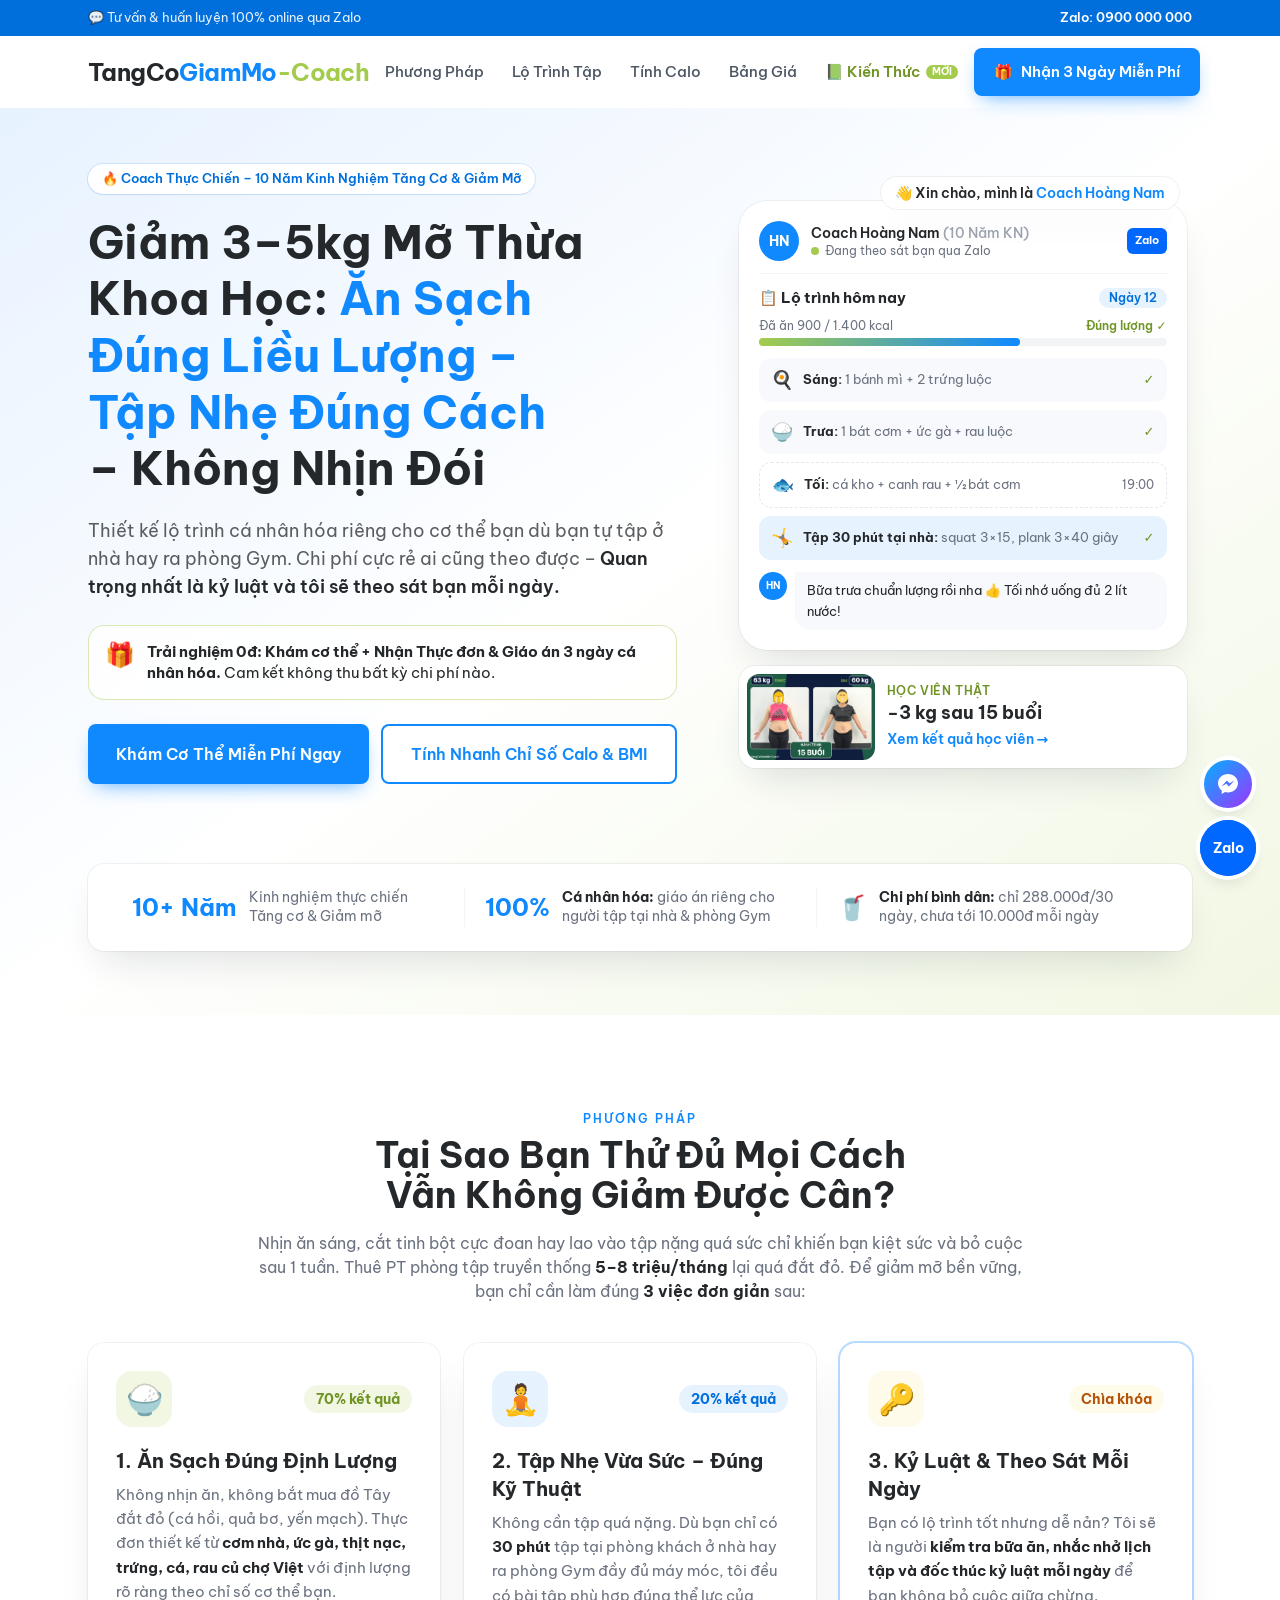
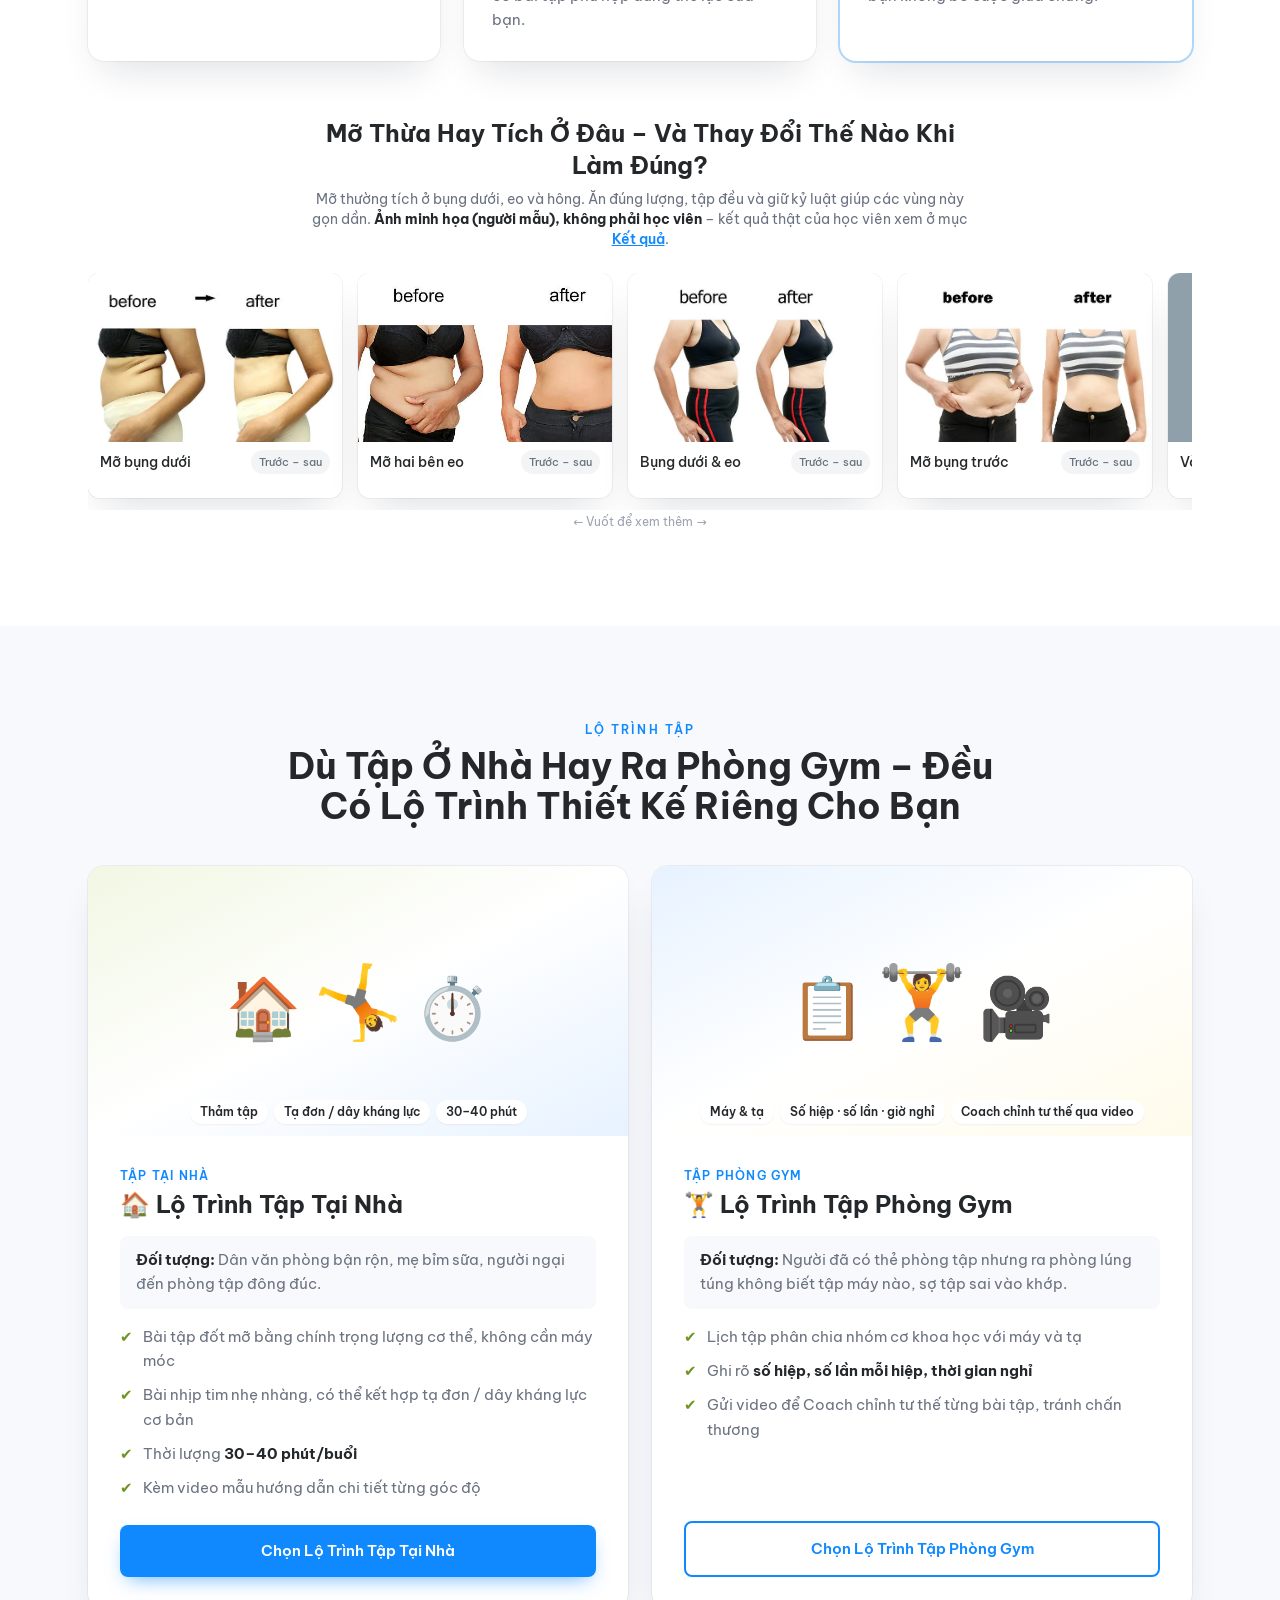
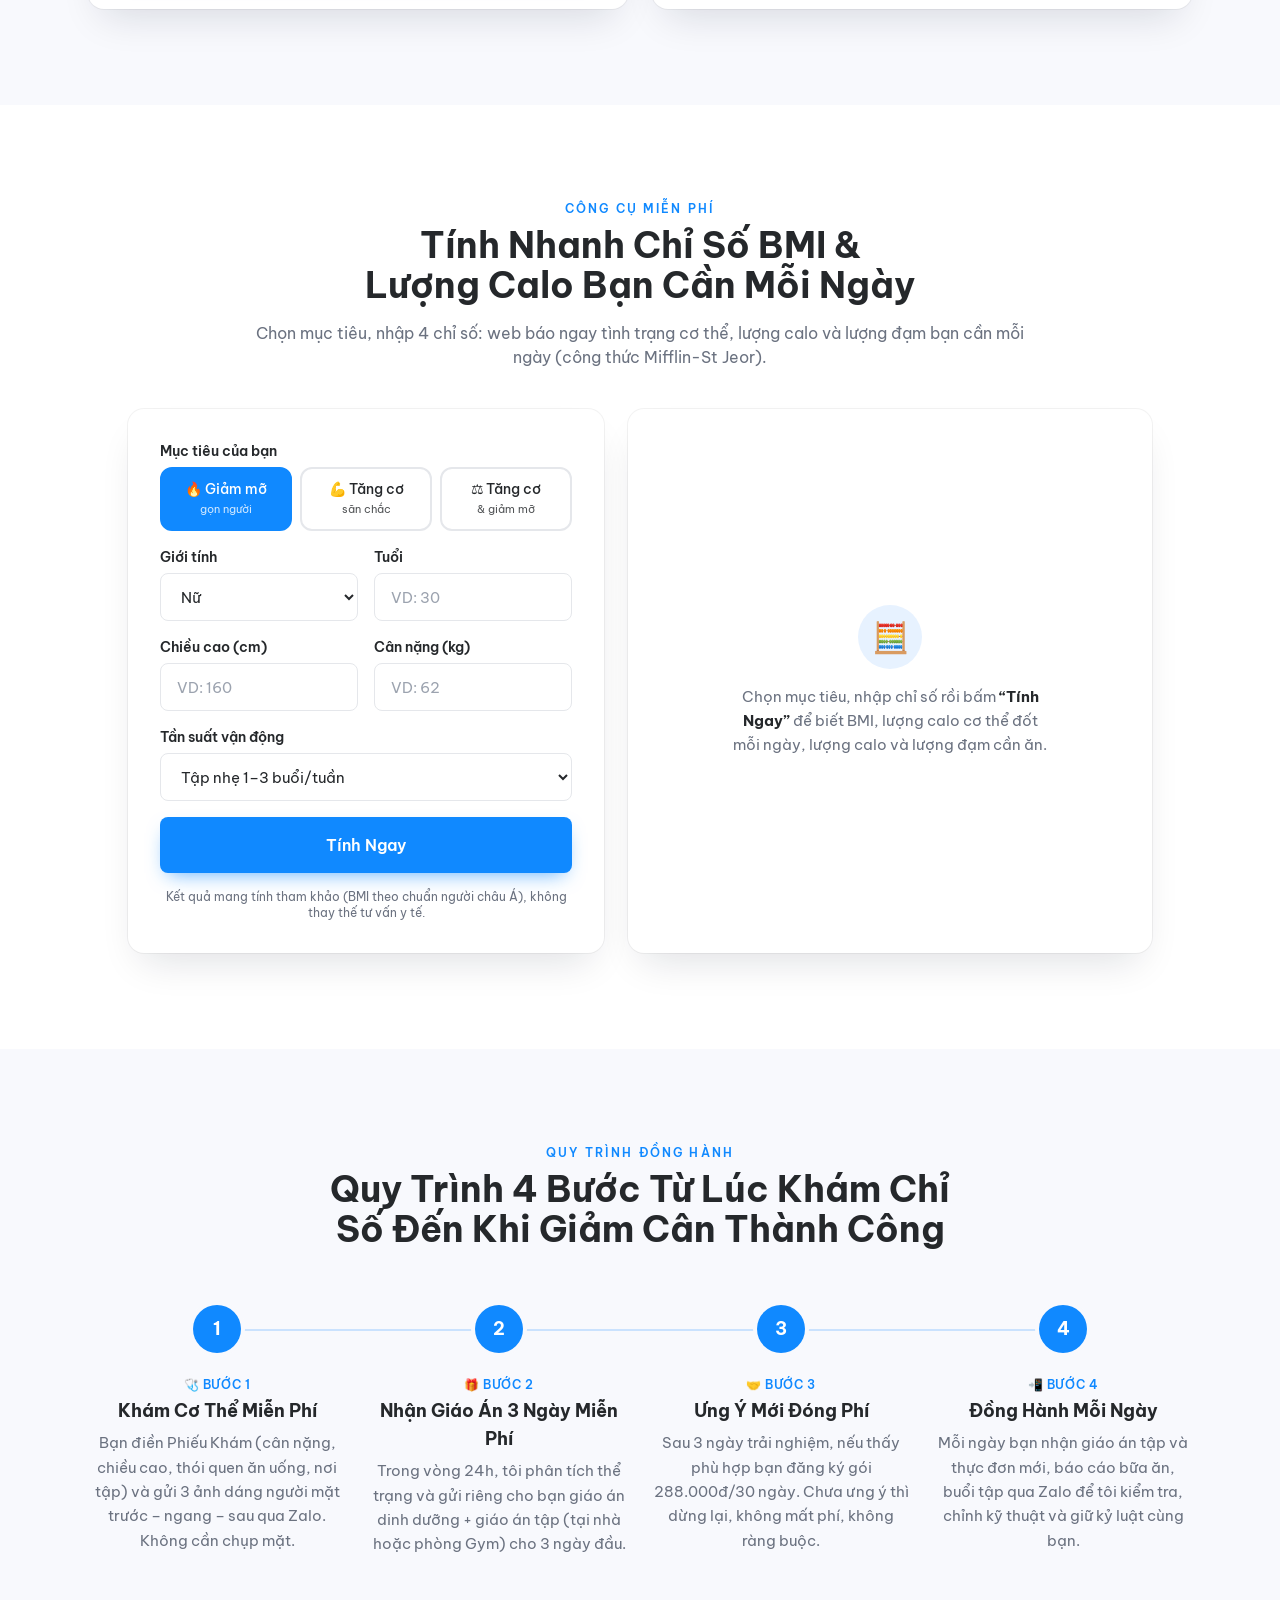
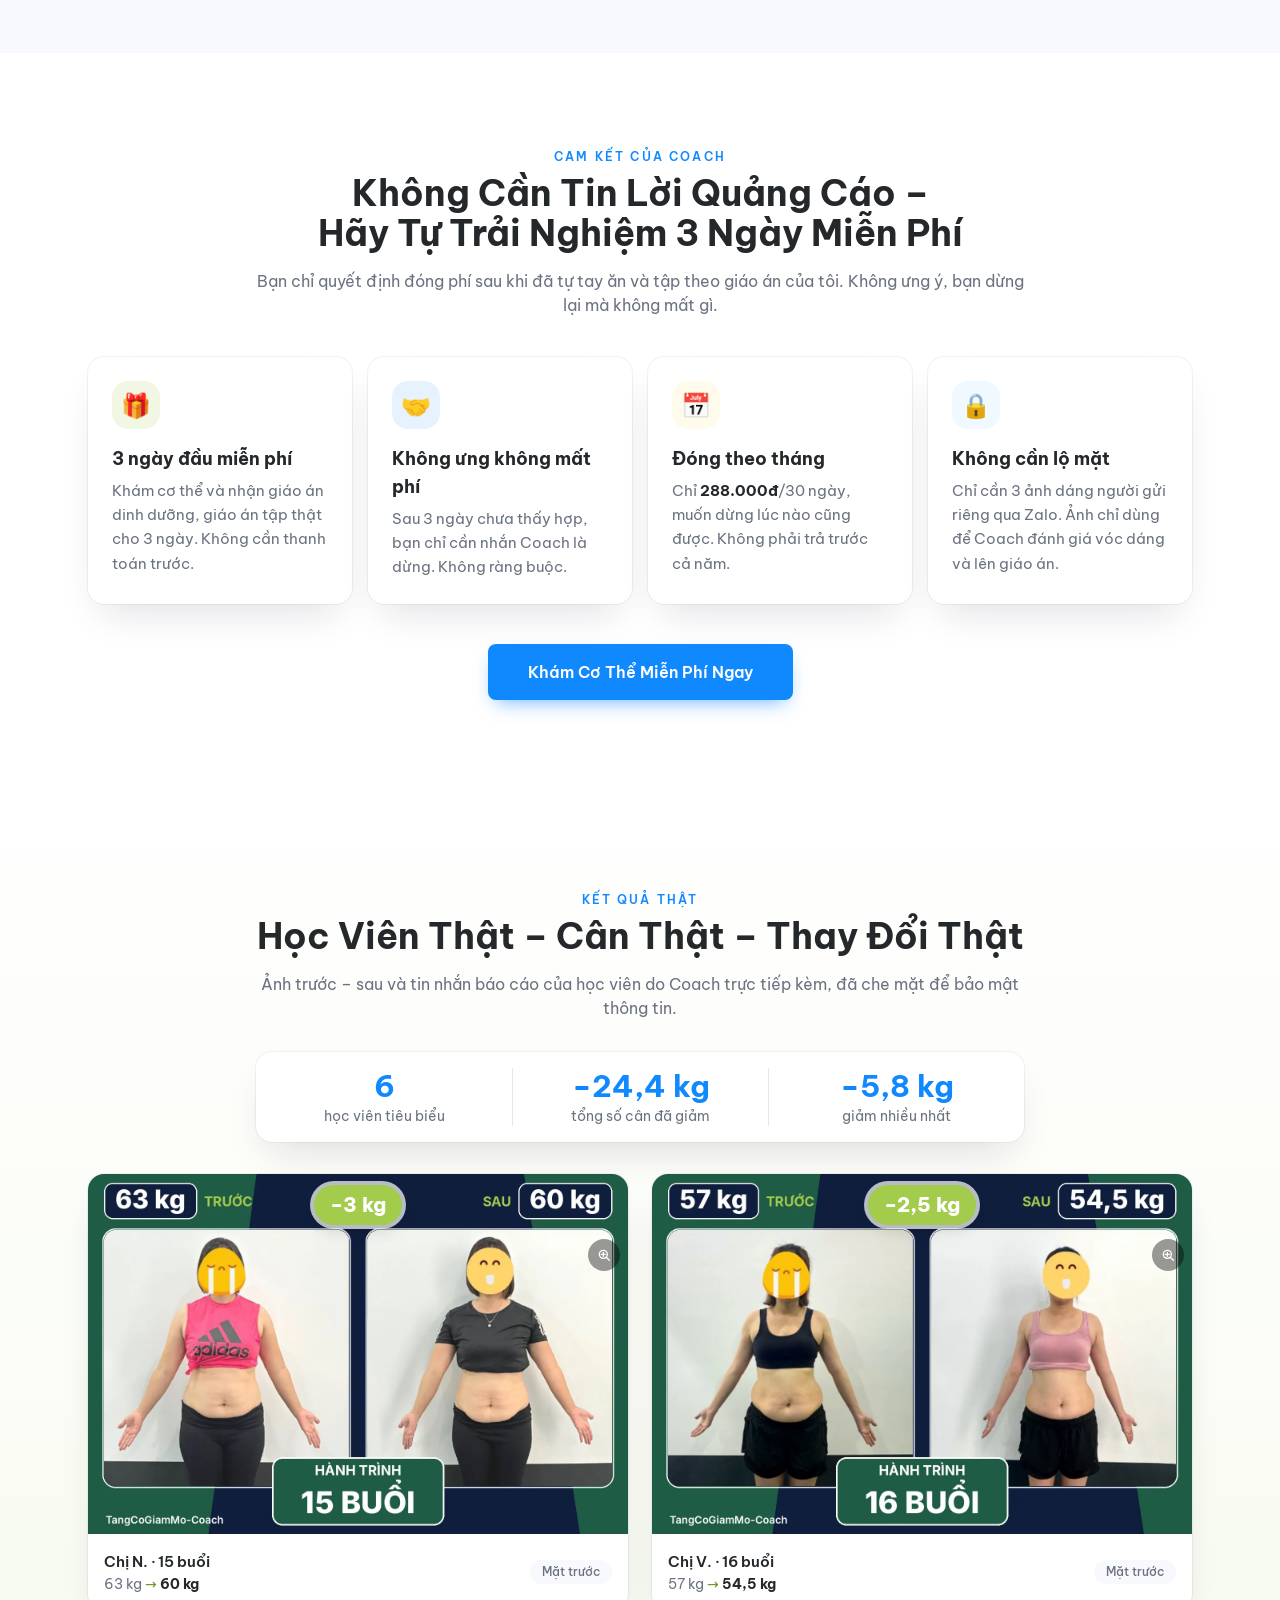
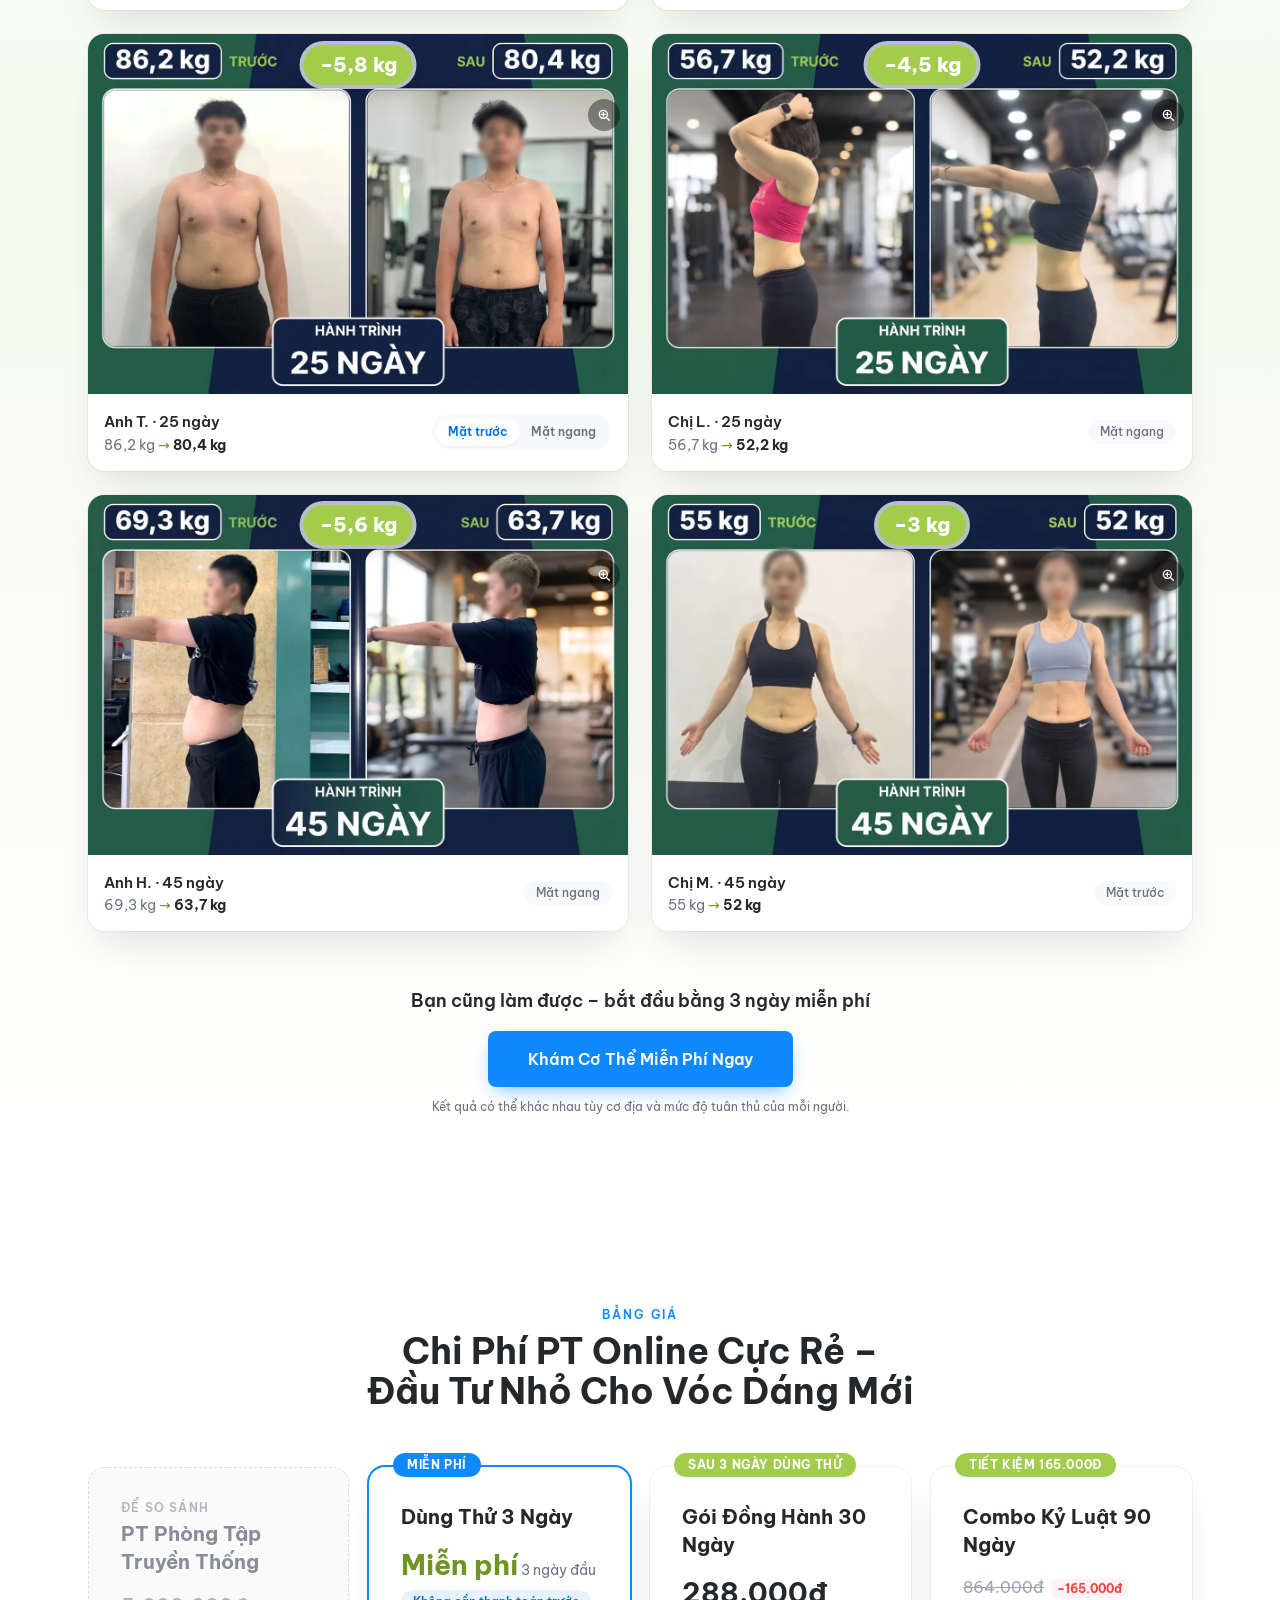
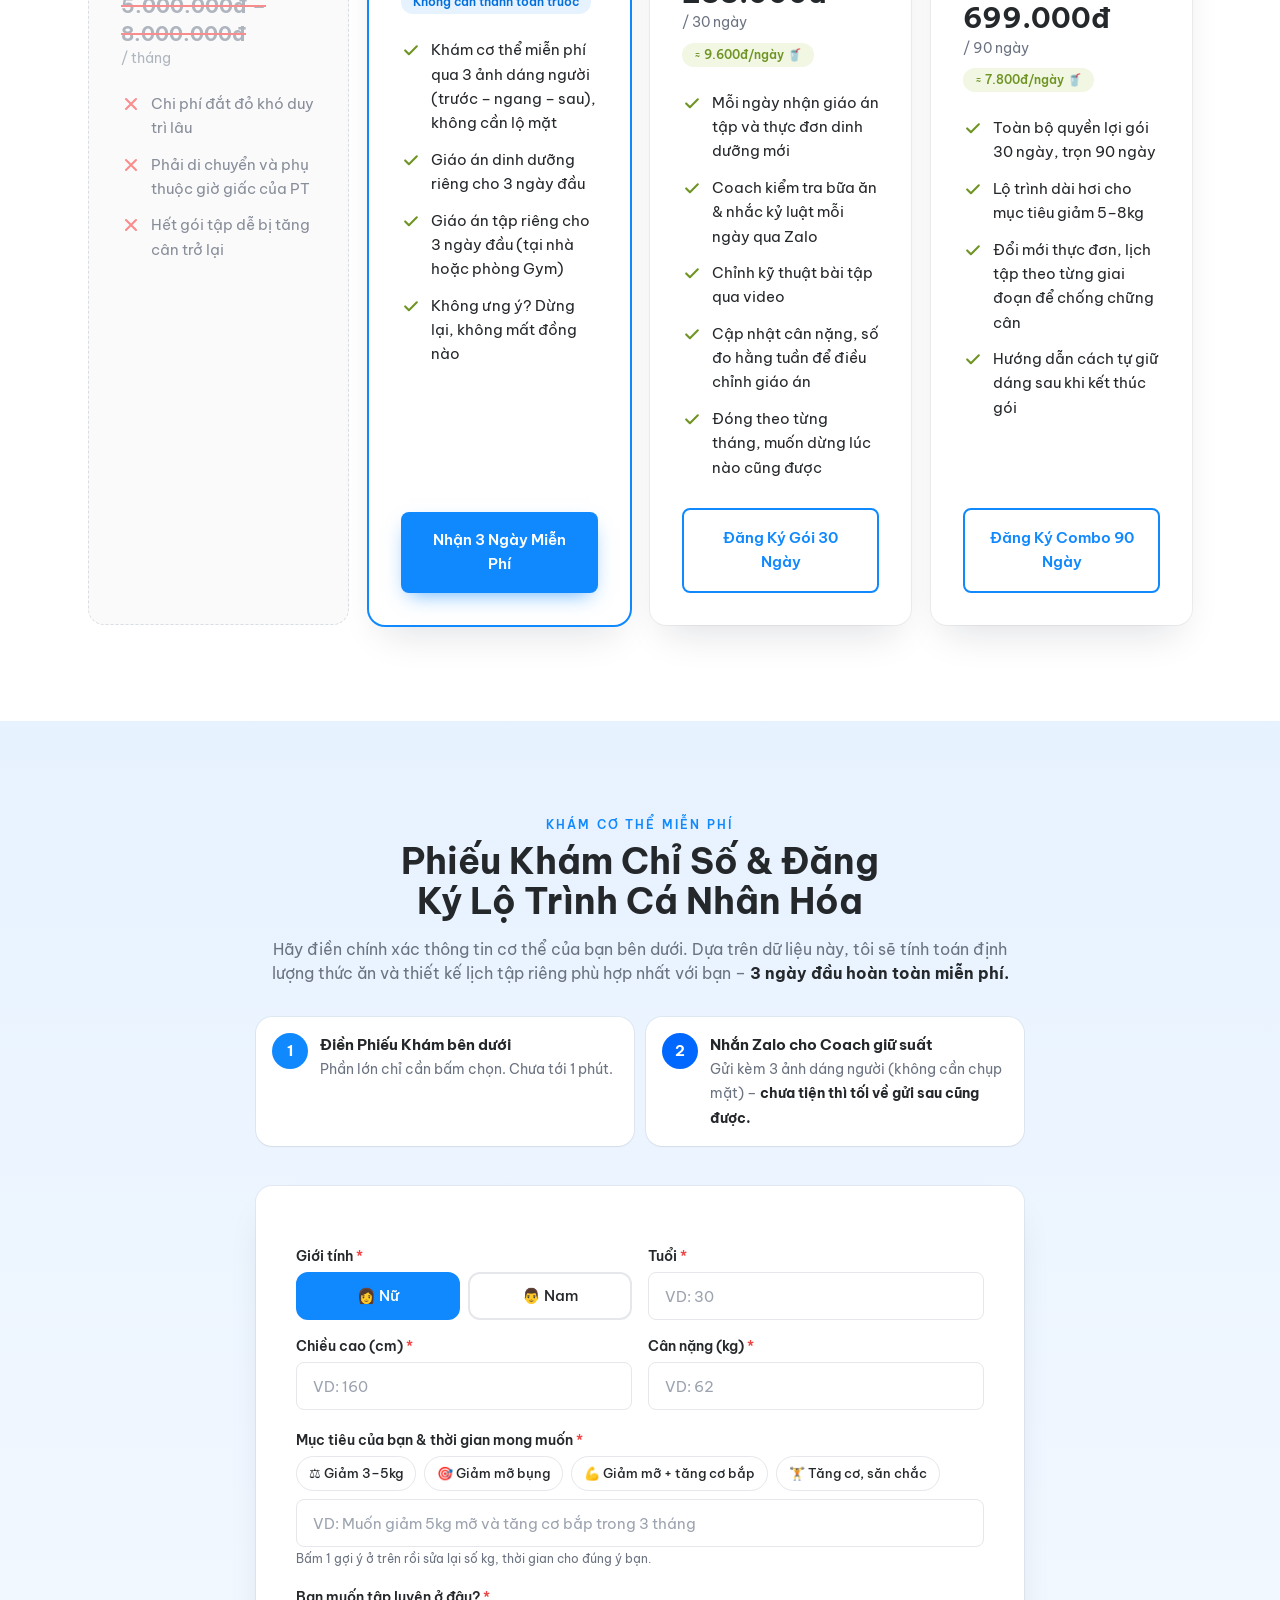
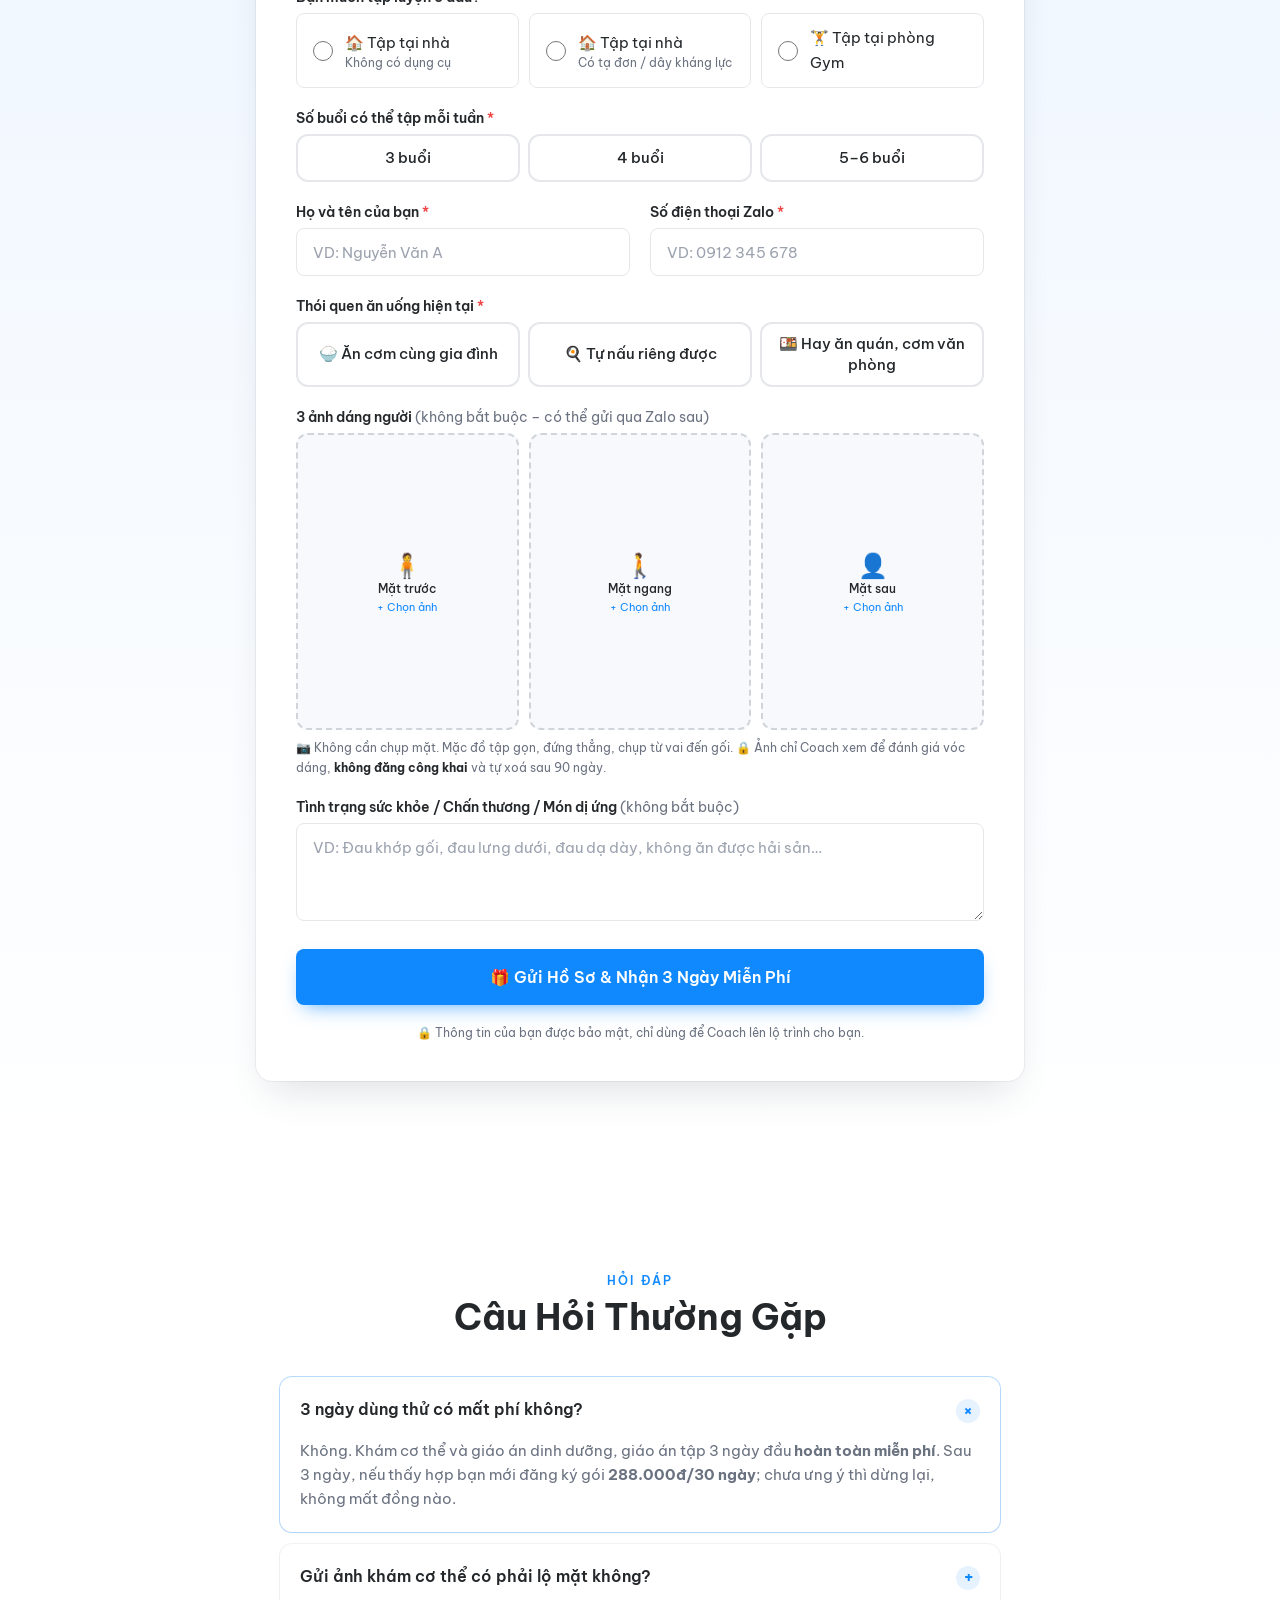
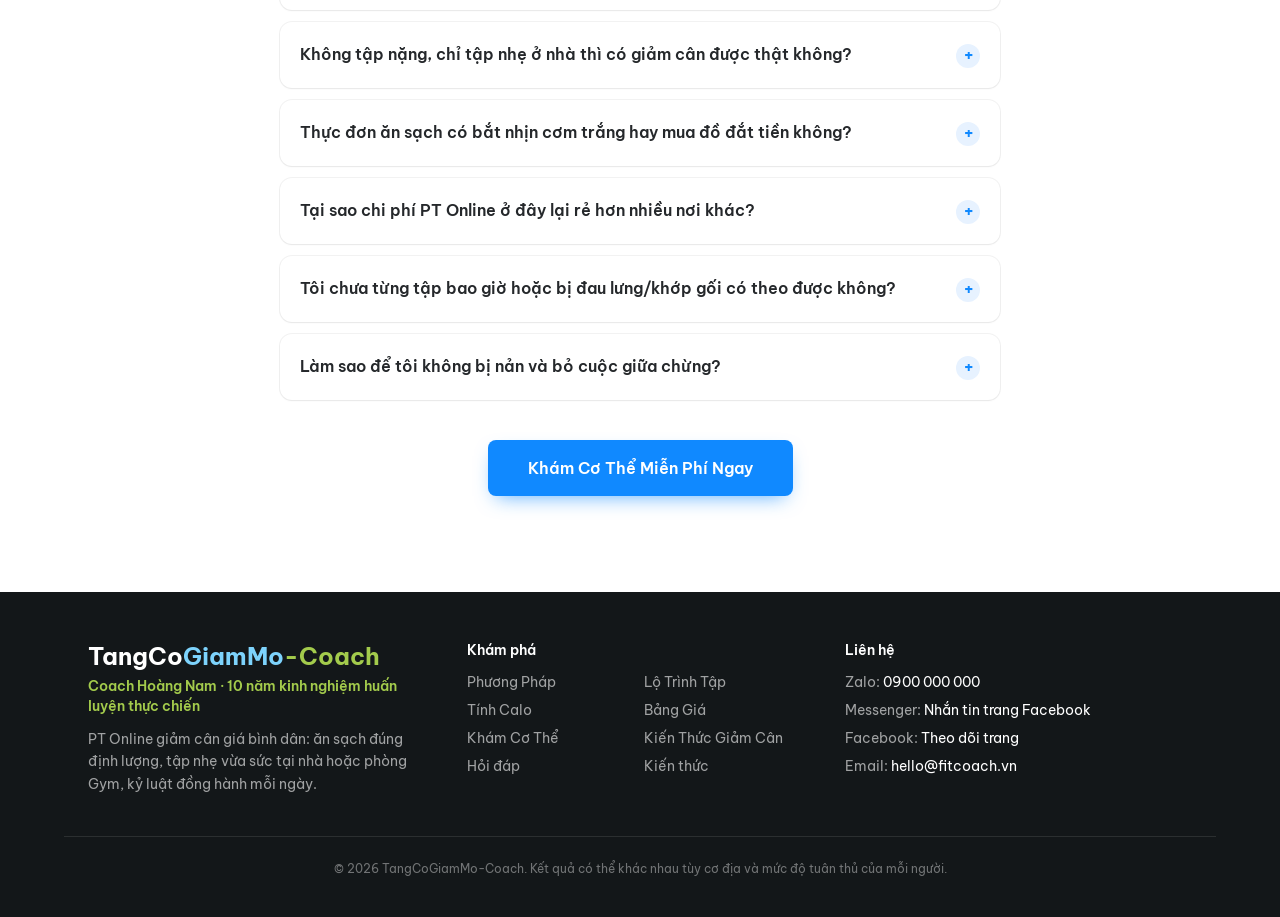
==== commit c362c7e3: "Đầu trang: đổi dòng ưu đãi thành 'Trải nghiệm 0đ: Khám cơ thể + Nhận Thực đơn & Giáo án 3 ngày cá nh" ====
--- a/index.html
+++ b/index.html
@@ -4,7 +4,7 @@
   <meta charset="UTF-8" />
   <meta name="viewport" content="width=device-width, initial-scale=1.0, viewport-fit=cover" />
   <title>PT Online Giảm Cân Giá Rẻ | Ăn Sạch Đúng Lượng – Tập Nhẹ Tại Nhà Hoặc Phòng Gym</title>
-  <meta name="description" content="Khám cơ thể miễn phí, nhận giáo án dinh dưỡng và giáo án tập 3 ngày đầu miễn phí. Sau đó chỉ 288.000đ/30 ngày: ăn sạch đúng lượng, tập nhẹ tại nhà hoặc phòng Gym, PT 10 năm kinh nghiệm theo sát mỗi ngày qua Zalo." />
+  <meta name="description" content="Khám cơ thể miễn phí, nhận giáo án dinh dưỡng và giáo án tập 3 ngày đầu miễn phí. Sau đó chỉ 288.000đ/30 ngày: ăn sạch đúng lượng, tập nhẹ tại nhà hoặc phòng Gym, Coach 10 năm kinh nghiệm theo sát mỗi ngày qua Zalo." />
   <meta name="theme-color" content="#006fdc" />
   <link rel="canonical" href="https://www.tangcogiammo.com/" />
 
@@ -15,7 +15,7 @@
   <meta property="og:url" content="https://www.tangcogiammo.com/" />
   <meta property="og:site_name" content="TangCoGiamMo-Coach – PT Online Giảm Mỡ Tăng Cơ" />
   <meta property="og:title" content="Giảm 3–5kg mỡ thừa: Ăn sạch đúng lượng – Tập nhẹ đúng cách – Không nhịn đói" />
-  <meta property="og:description" content="Khám cơ thể + giáo án 3 ngày đầu MIỄN PHÍ, không ưng không mất phí. Sau đó chỉ 288.000đ/30 ngày, PT 10 năm kinh nghiệm theo sát mỗi ngày qua Zalo." />
+  <meta property="og:description" content="Khám cơ thể + giáo án 3 ngày đầu MIỄN PHÍ, không ưng không mất phí. Sau đó chỉ 288.000đ/30 ngày, Coach 10 năm kinh nghiệm theo sát mỗi ngày qua Zalo." />
   <meta property="og:image" content="https://www.tangcogiammo.com/images/og.jpg" />
   <meta property="og:image:width" content="1200" />
   <meta property="og:image:height" content="630" />
@@ -192,7 +192,7 @@
           <!-- Ưu đãi dùng thử -->
           <div class="mt-4 flex items-start gap-3 rounded-2xl border border-leaf/40 bg-white/80 p-4 sm:mt-6">
             <span class="text-2xl leading-none">🎁</span>
-            <p class="text-[15px] leading-snug text-heading"><b>Khám cơ thể + giáo án 3 ngày đầu MIỄN PHÍ.</b> Trải nghiệm thật, ưng ý mới đóng phí <b class="text-primary-dark"><span data-month-price>288.000đ</span>/30 ngày</b> – không ưng thì dừng, không mất đồng nào.</p>
+            <p class="text-[15px] leading-snug text-heading"><b>Trải nghiệm 0đ: Khám cơ thể + Nhận Thực đơn &amp; Giáo án 3 ngày cá nhân hóa.</b> Cam kết không thu bất kỳ chi phí nào.</p>
           </div>
           <div class="mt-4 flex flex-col gap-3 sm:mt-6 sm:max-w-md xl:max-w-none xl:flex-row">
             <a href="#kham" class="btn-primary w-full whitespace-nowrap py-4 text-base xl:w-auto xl:px-7">Khám Cơ Thể Miễn Phí Ngay</a>
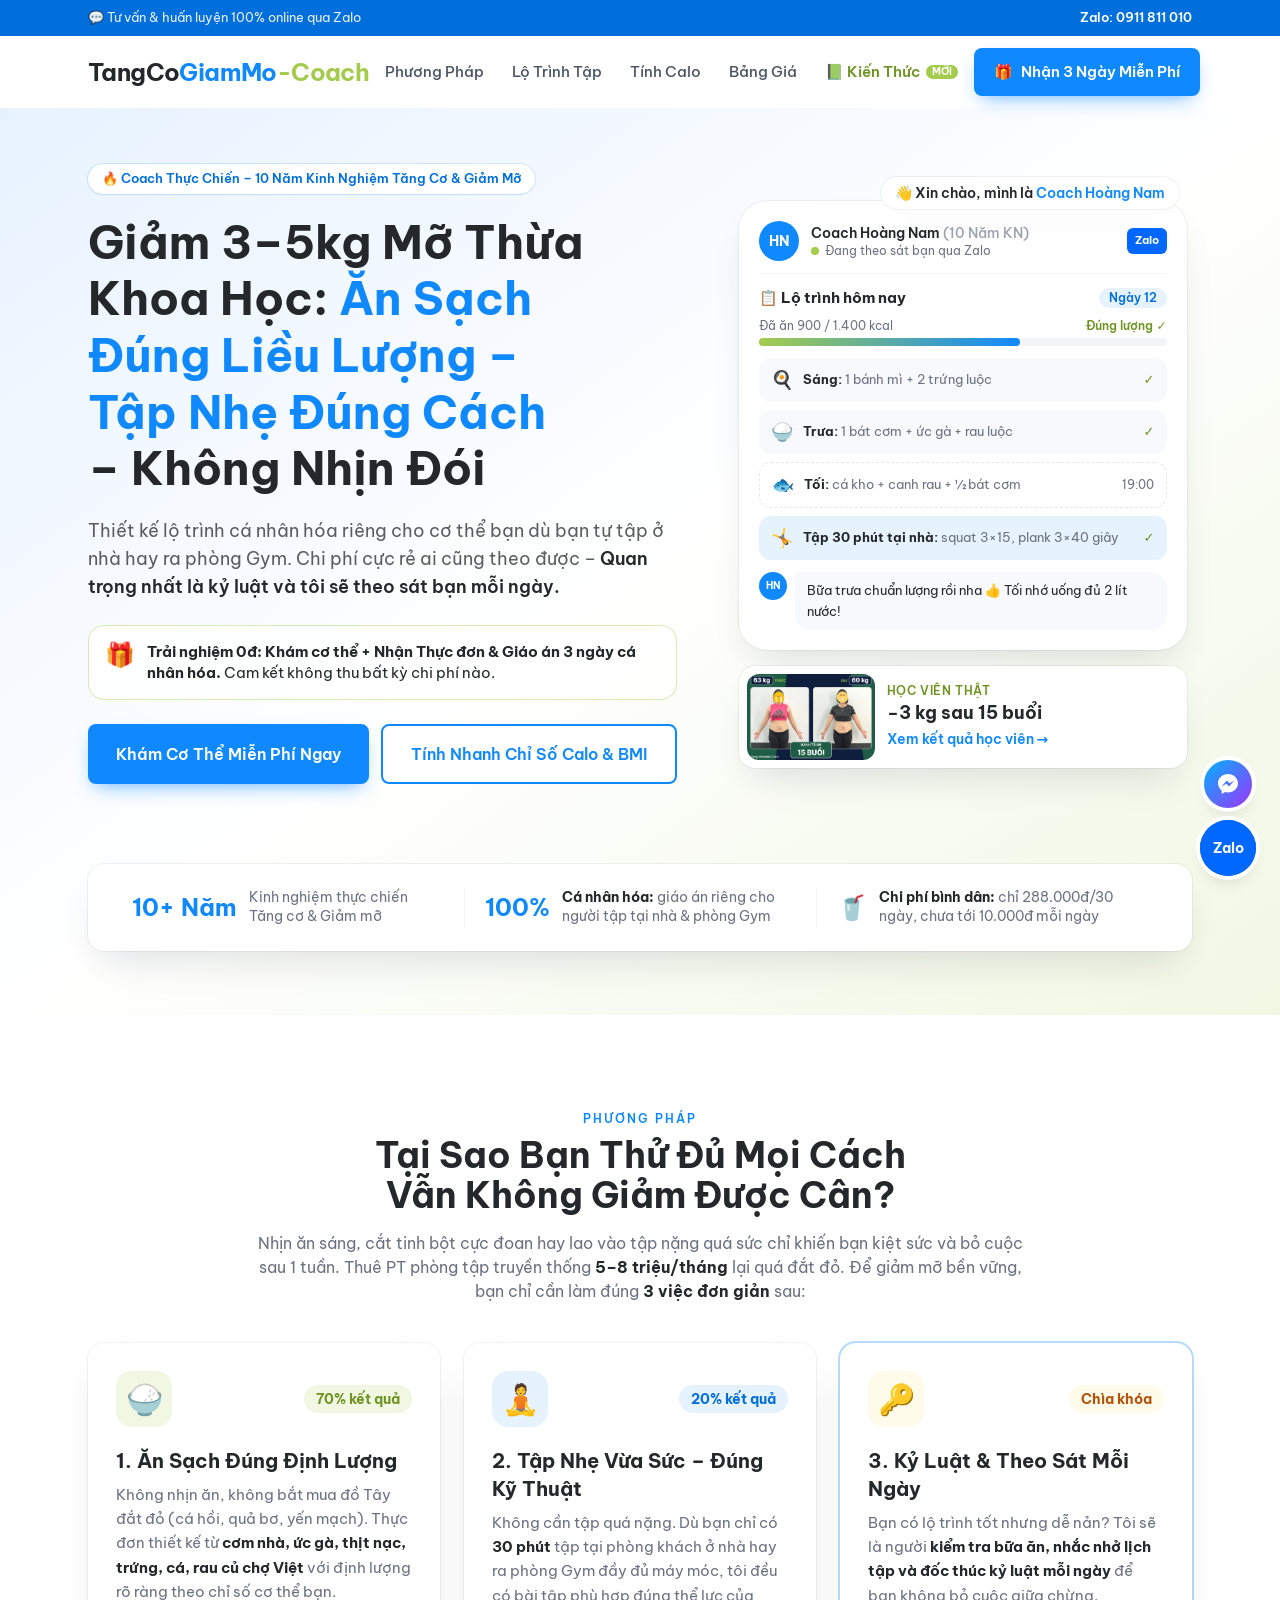
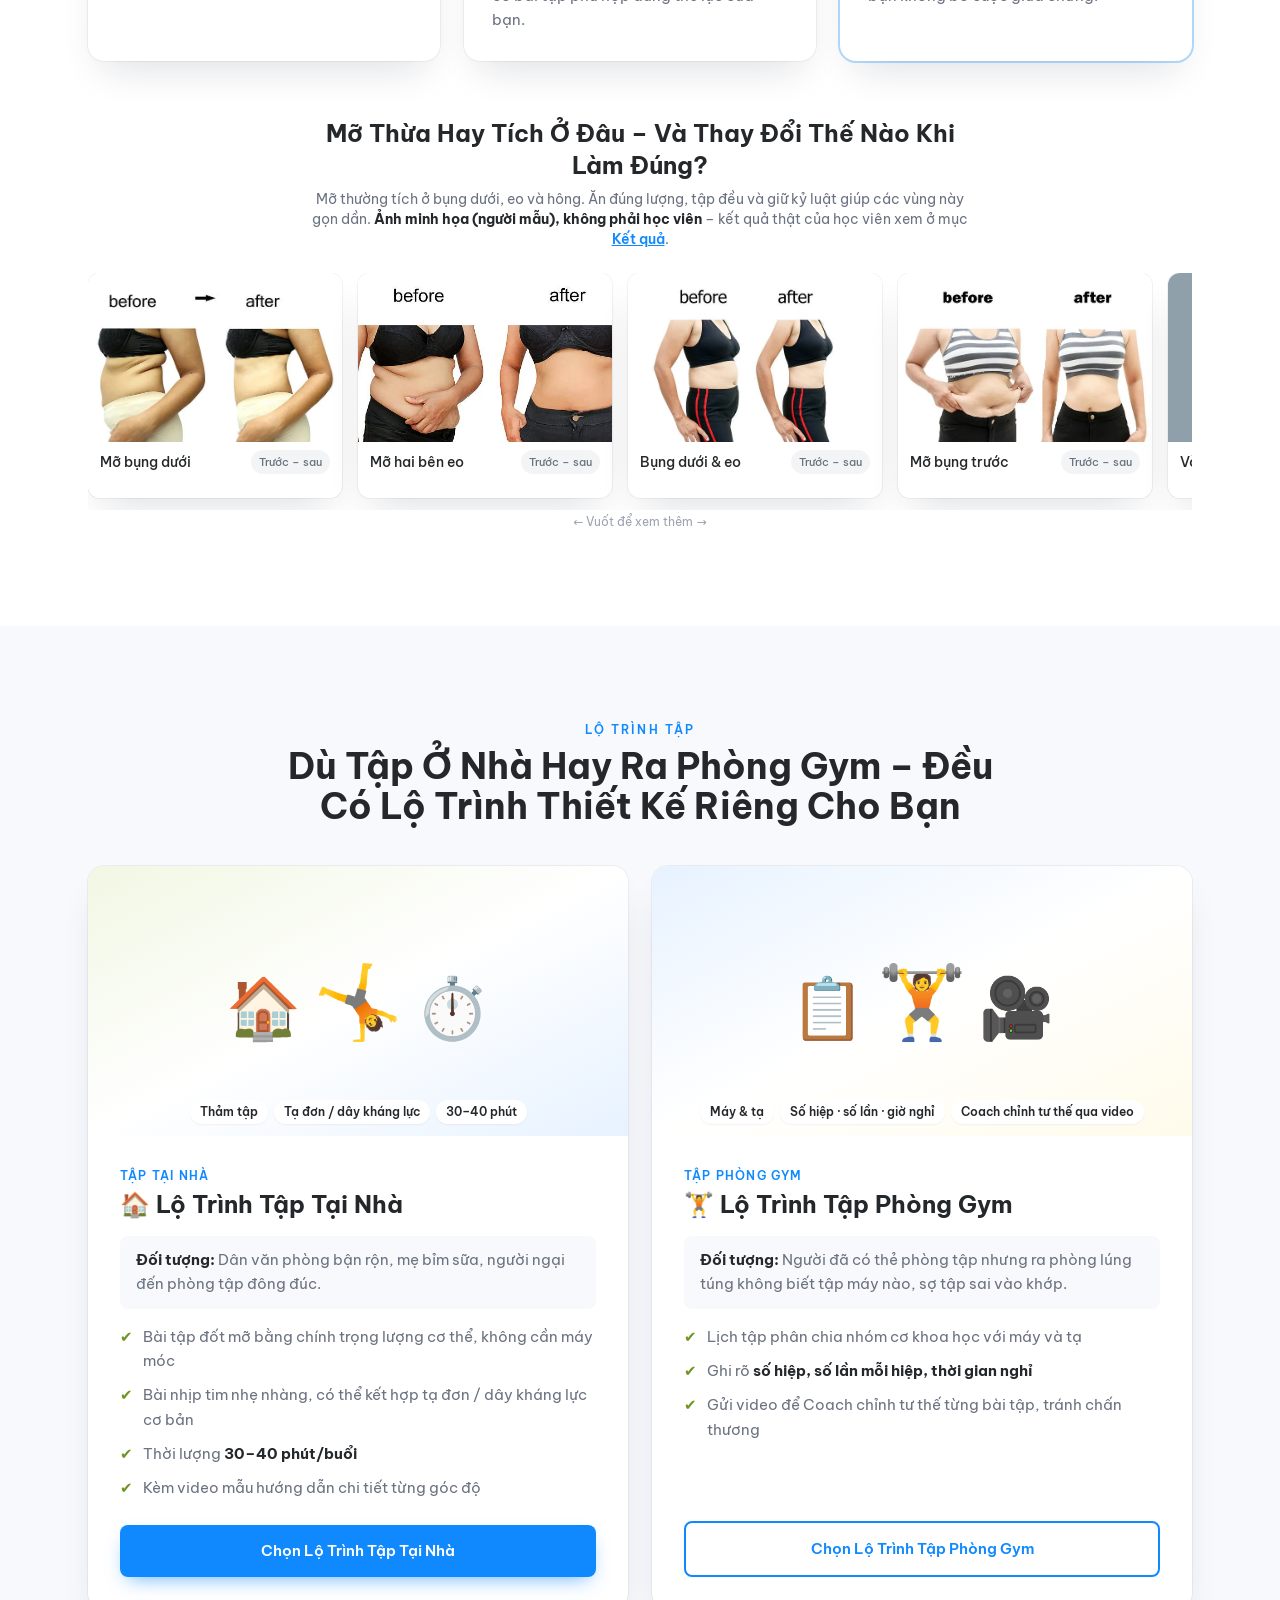
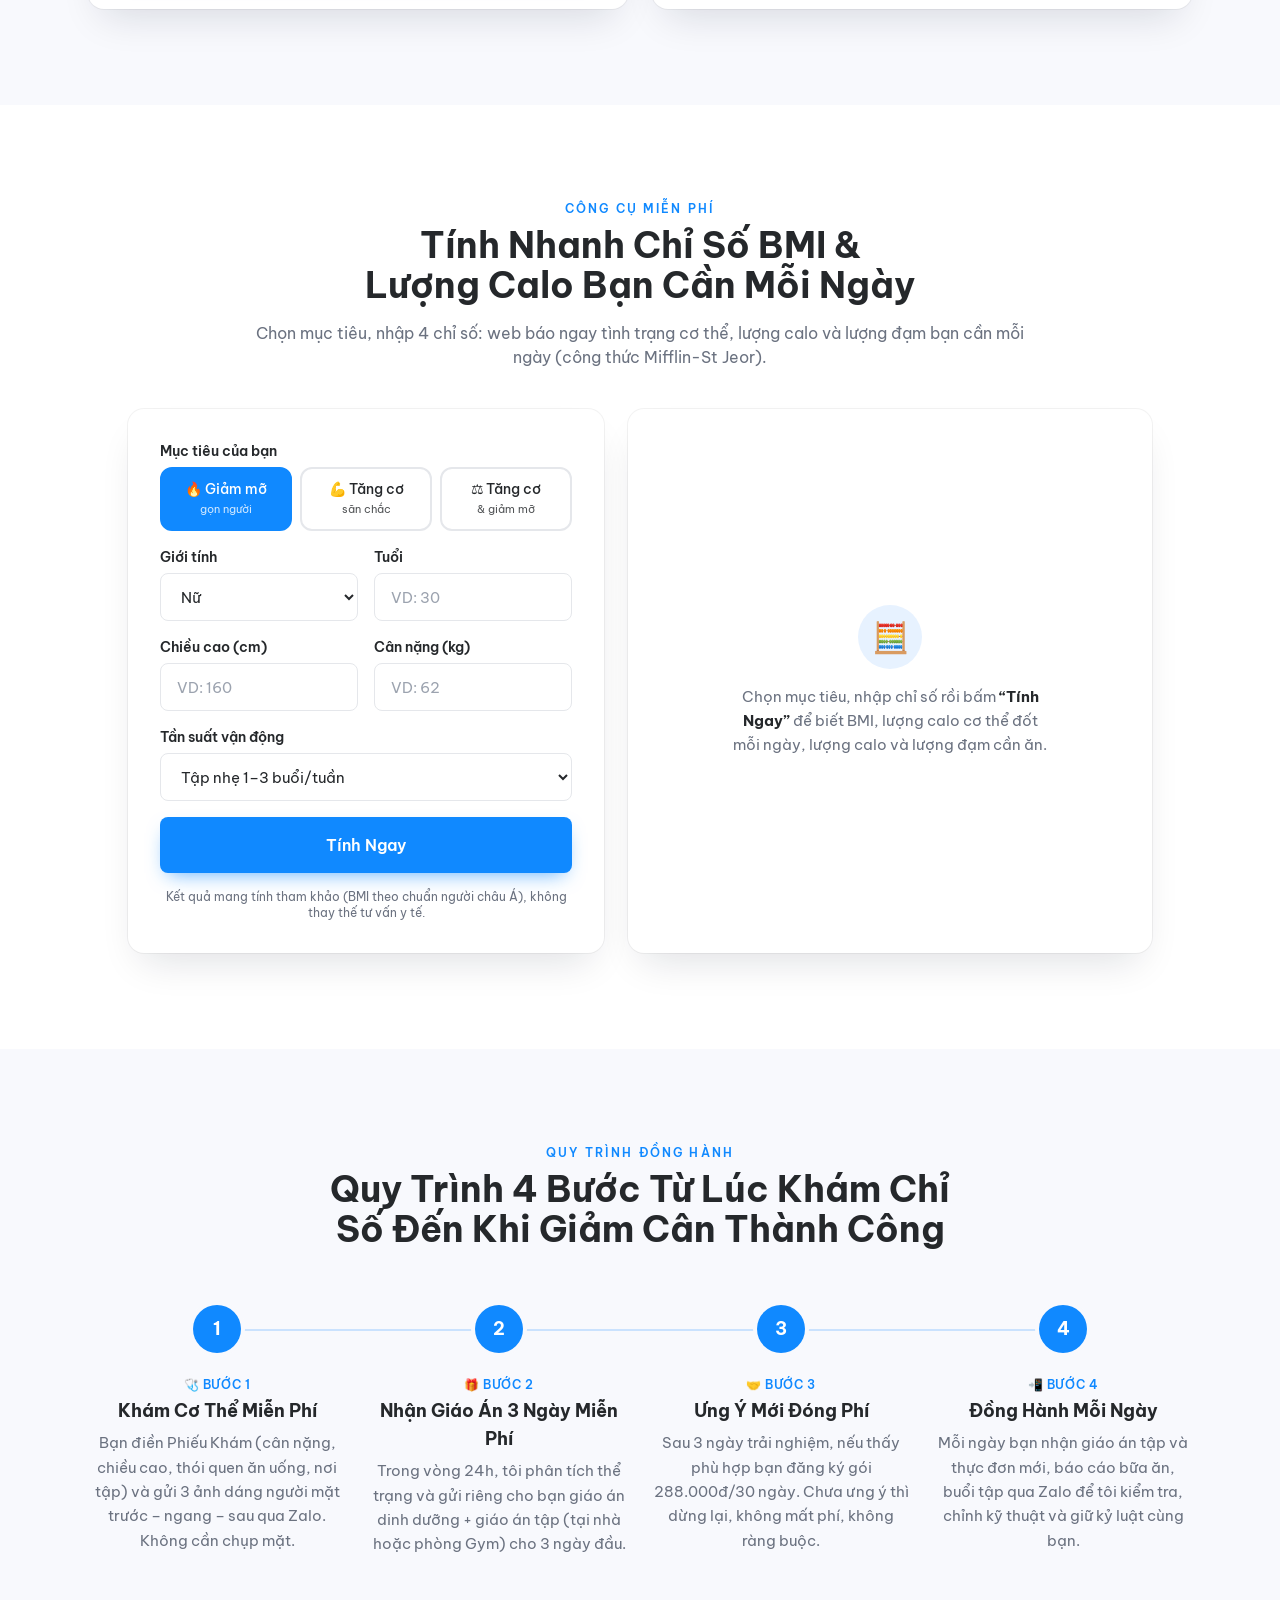
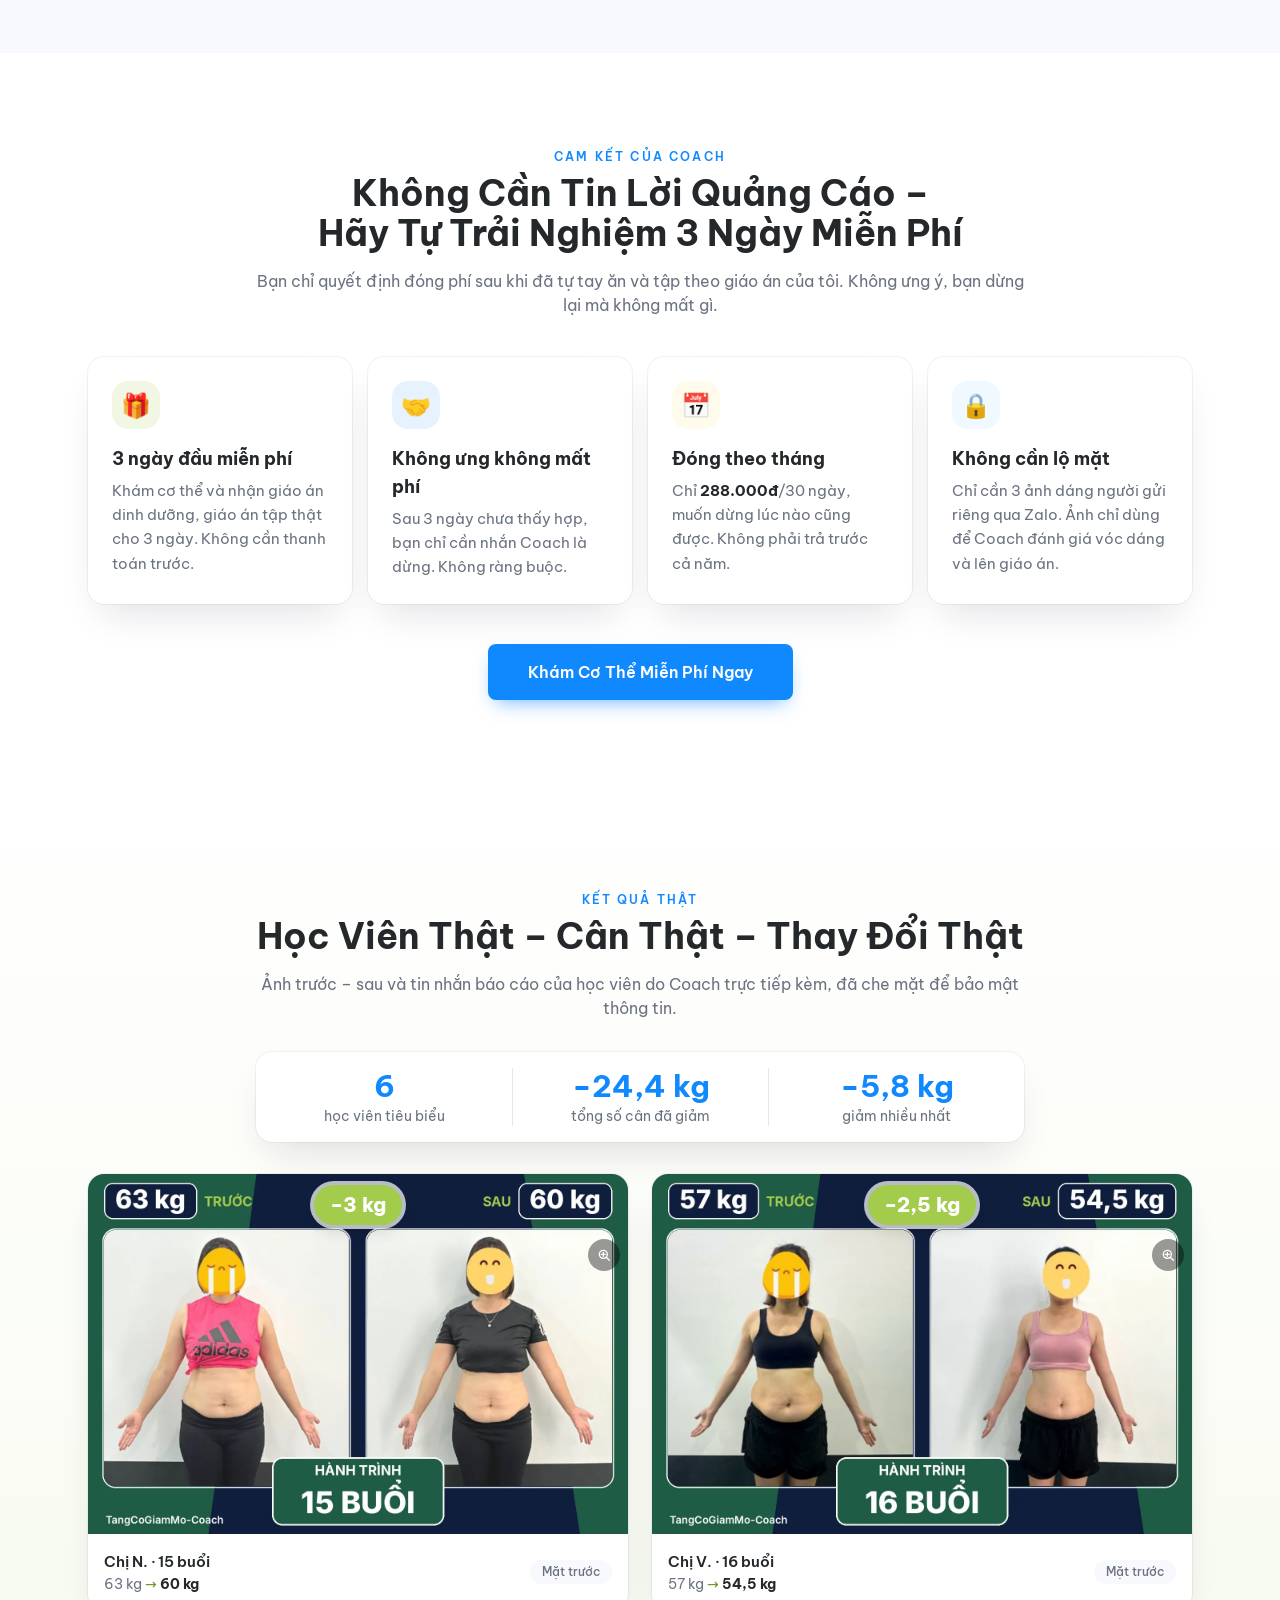
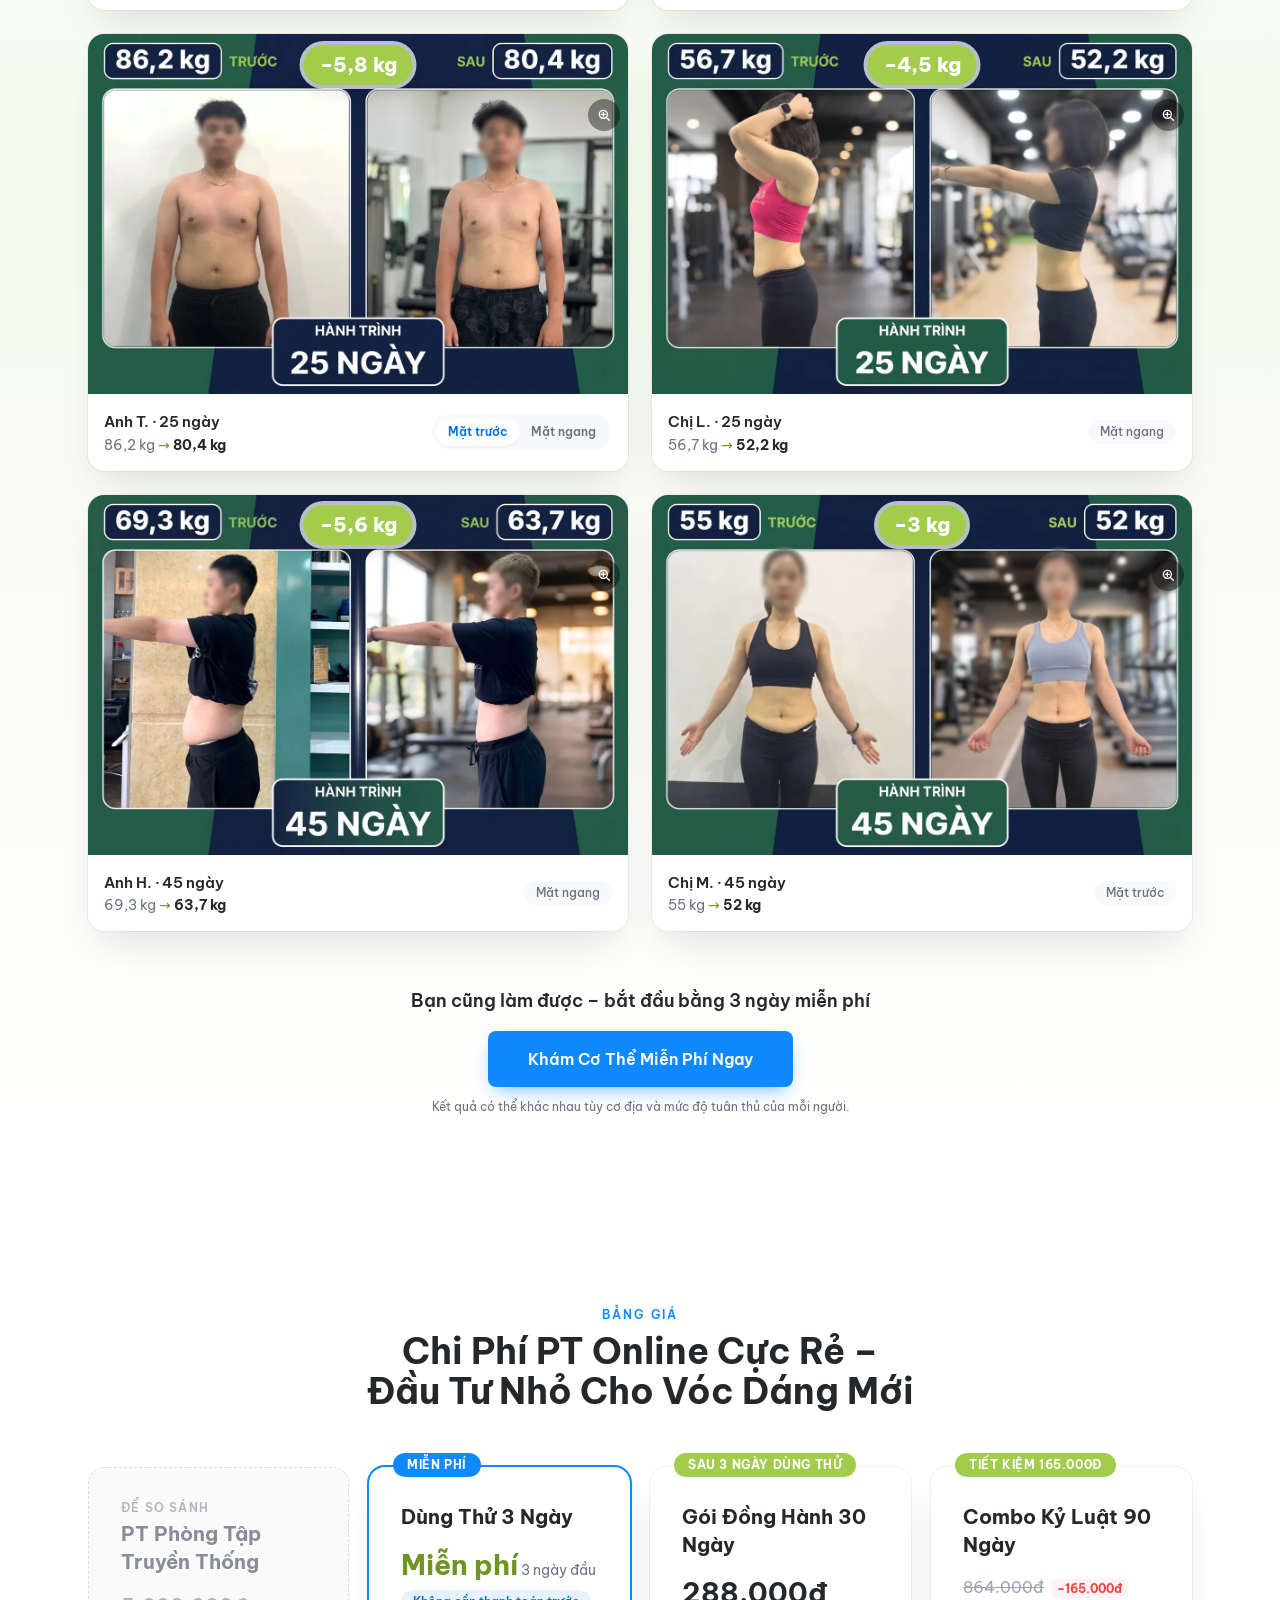
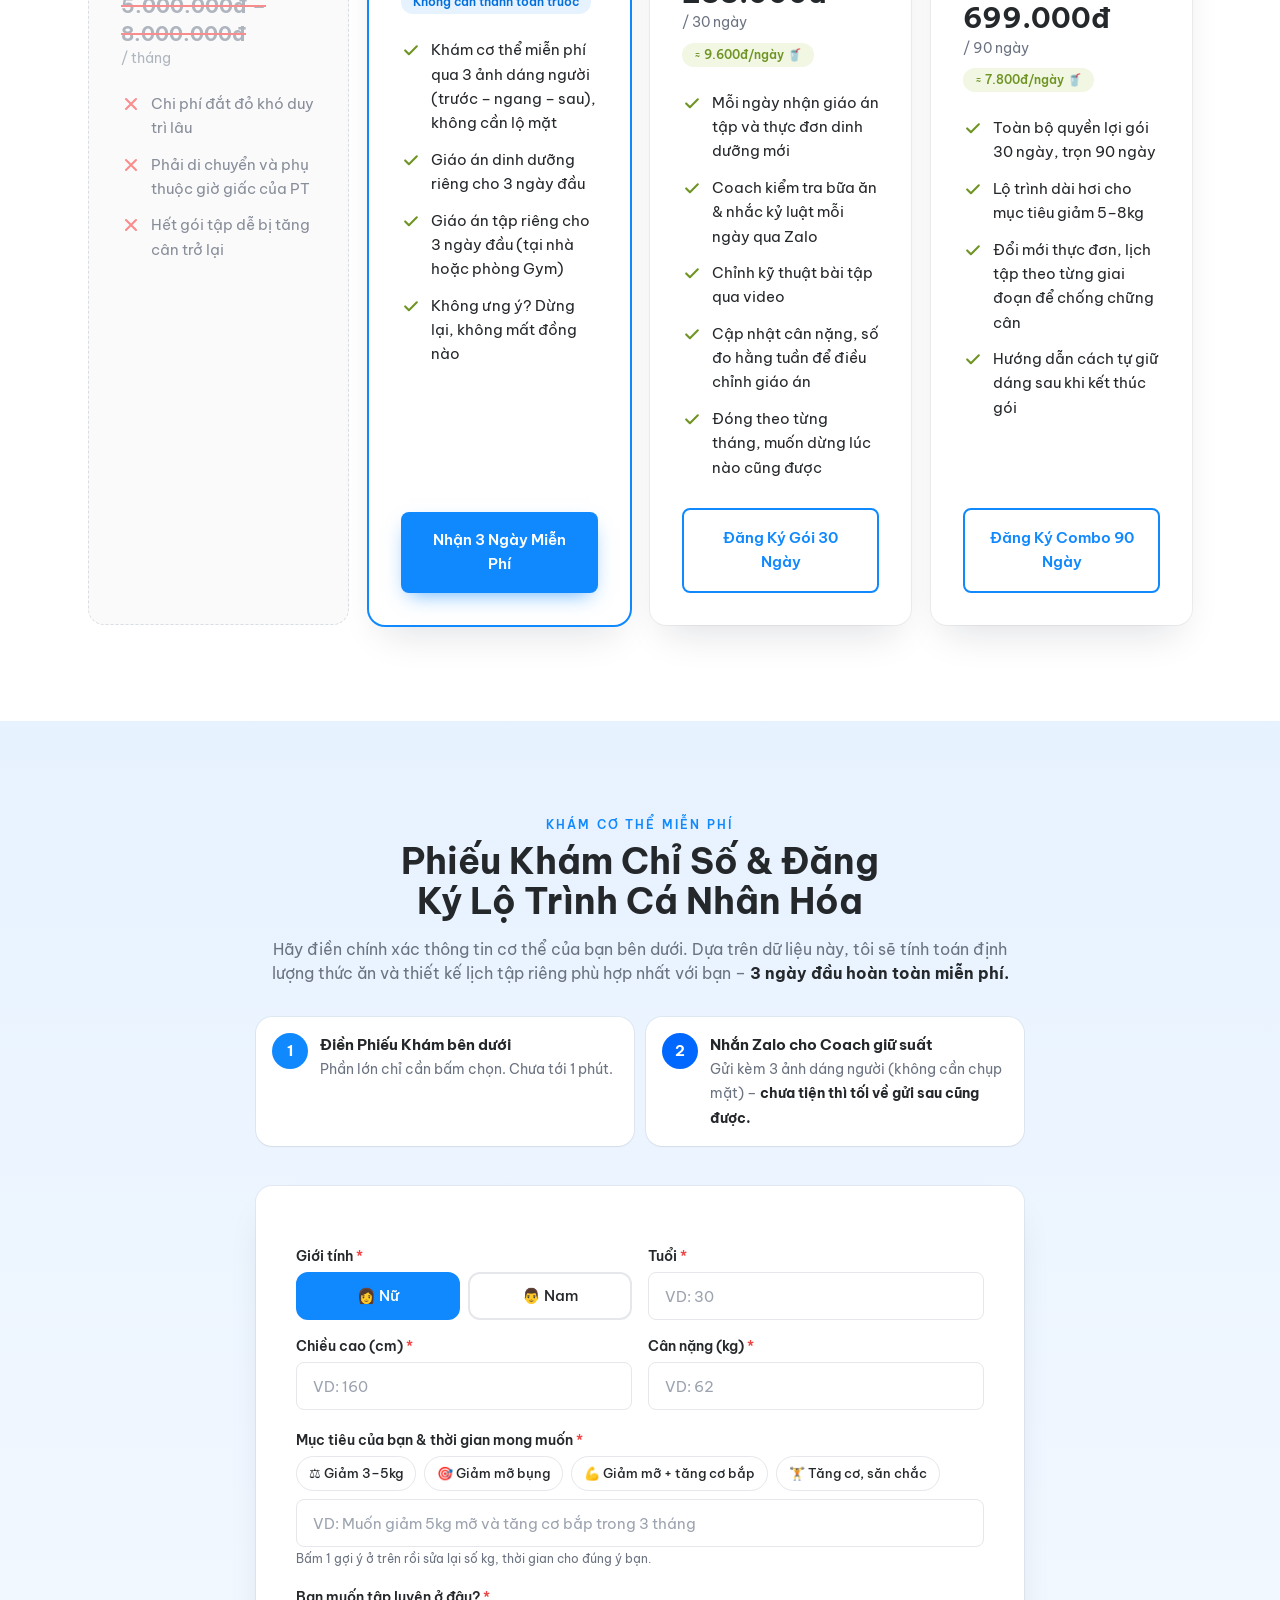
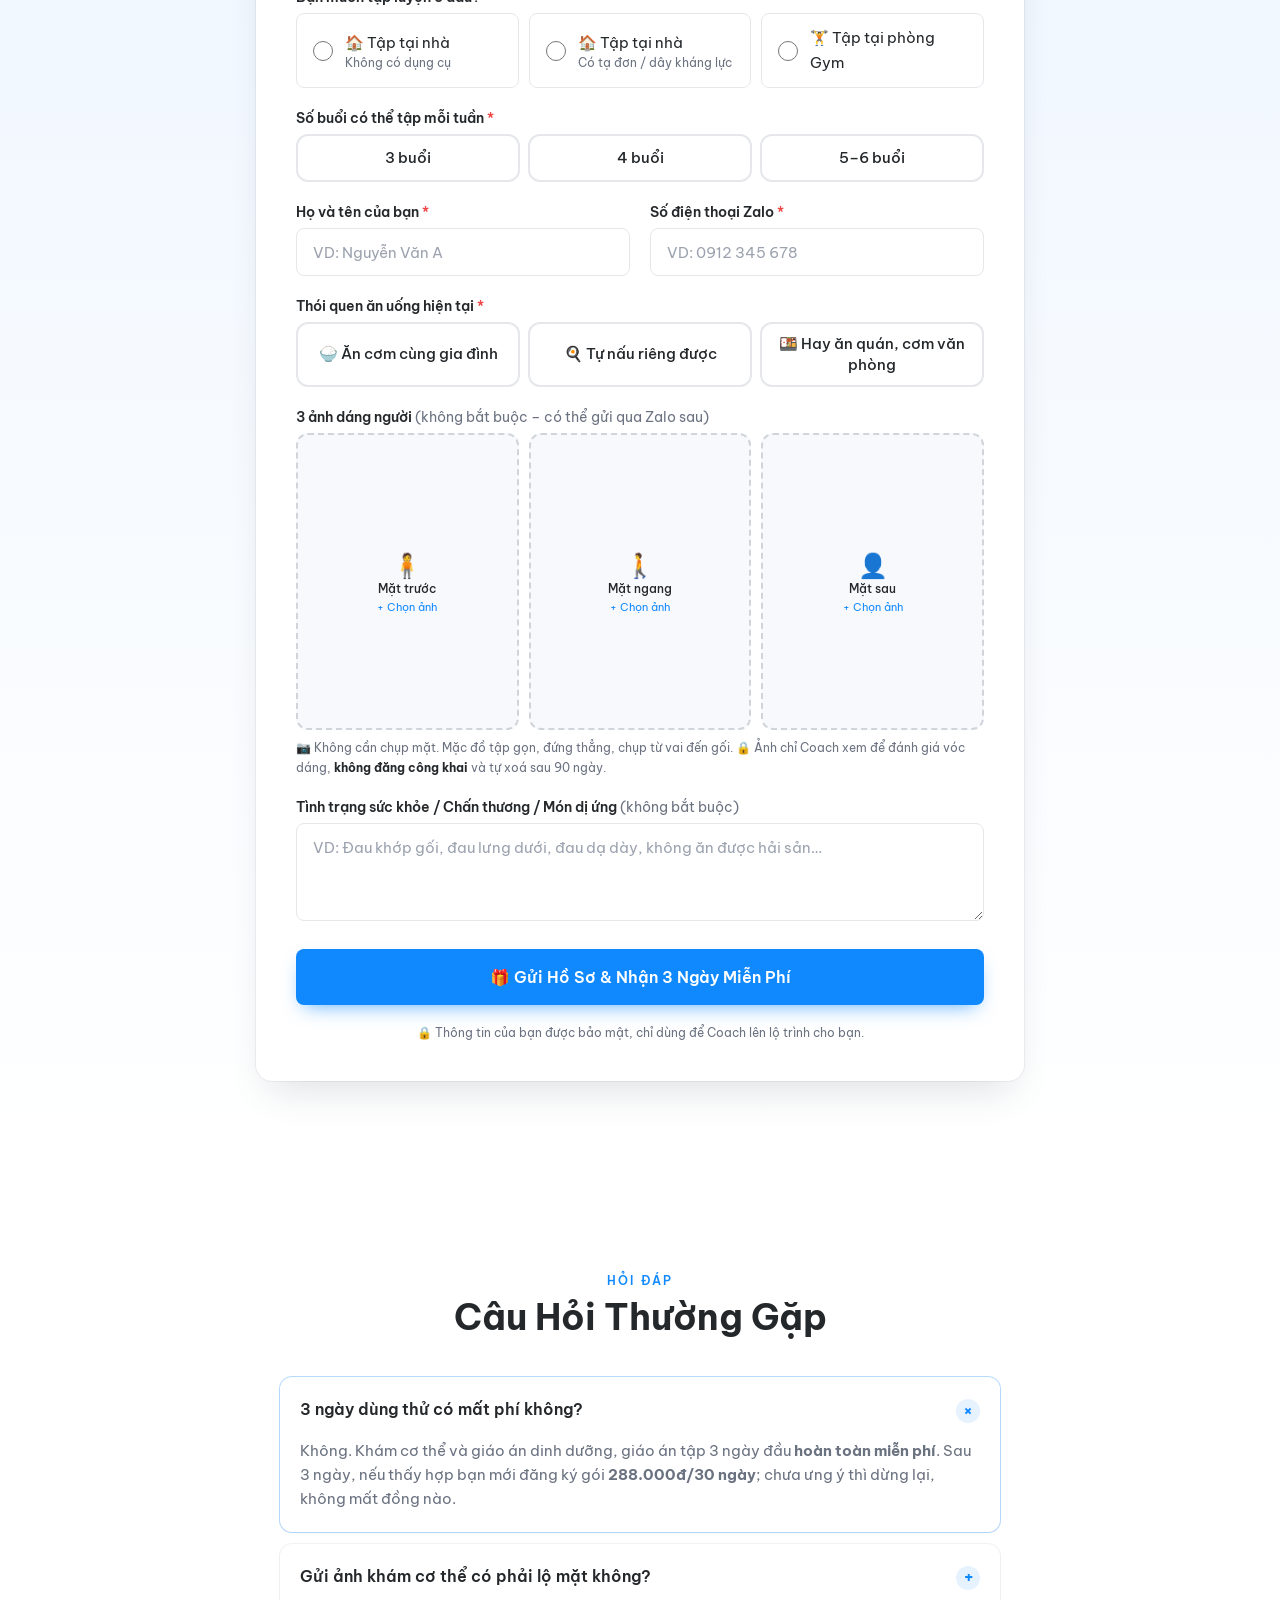
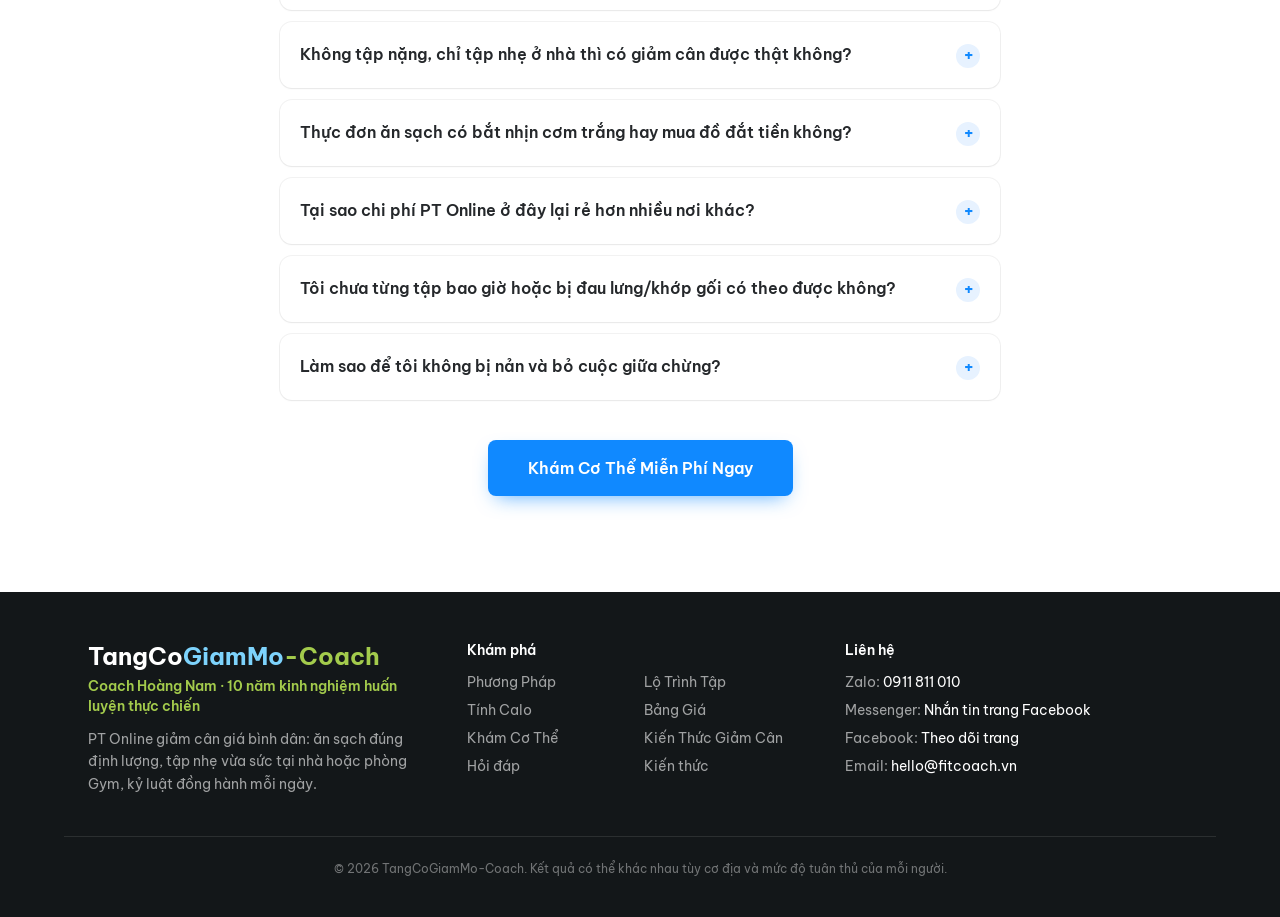
==== commit f7bed2b6: "Số Zalo thật của Coach: 0911811010 Co-Authored-By: Claude Opus 5.5 <noreply@anthropic.com> Claude-Se" ====
--- a/index.html
+++ b/index.html
@@ -43,7 +43,7 @@
 window.SITE_CONFIG = {
   PT_NAME: "Coach Hoàng Nam",
   EXPERIENCE_YEARS: 10,
-  ZALO_PHONE: "0900000000",
+  ZALO_PHONE: "0911811010",
   FANPAGE_ID: "fitcoach",
   EMAIL: "hello@fitcoach.vn",
   META_PIXEL_ID: "",
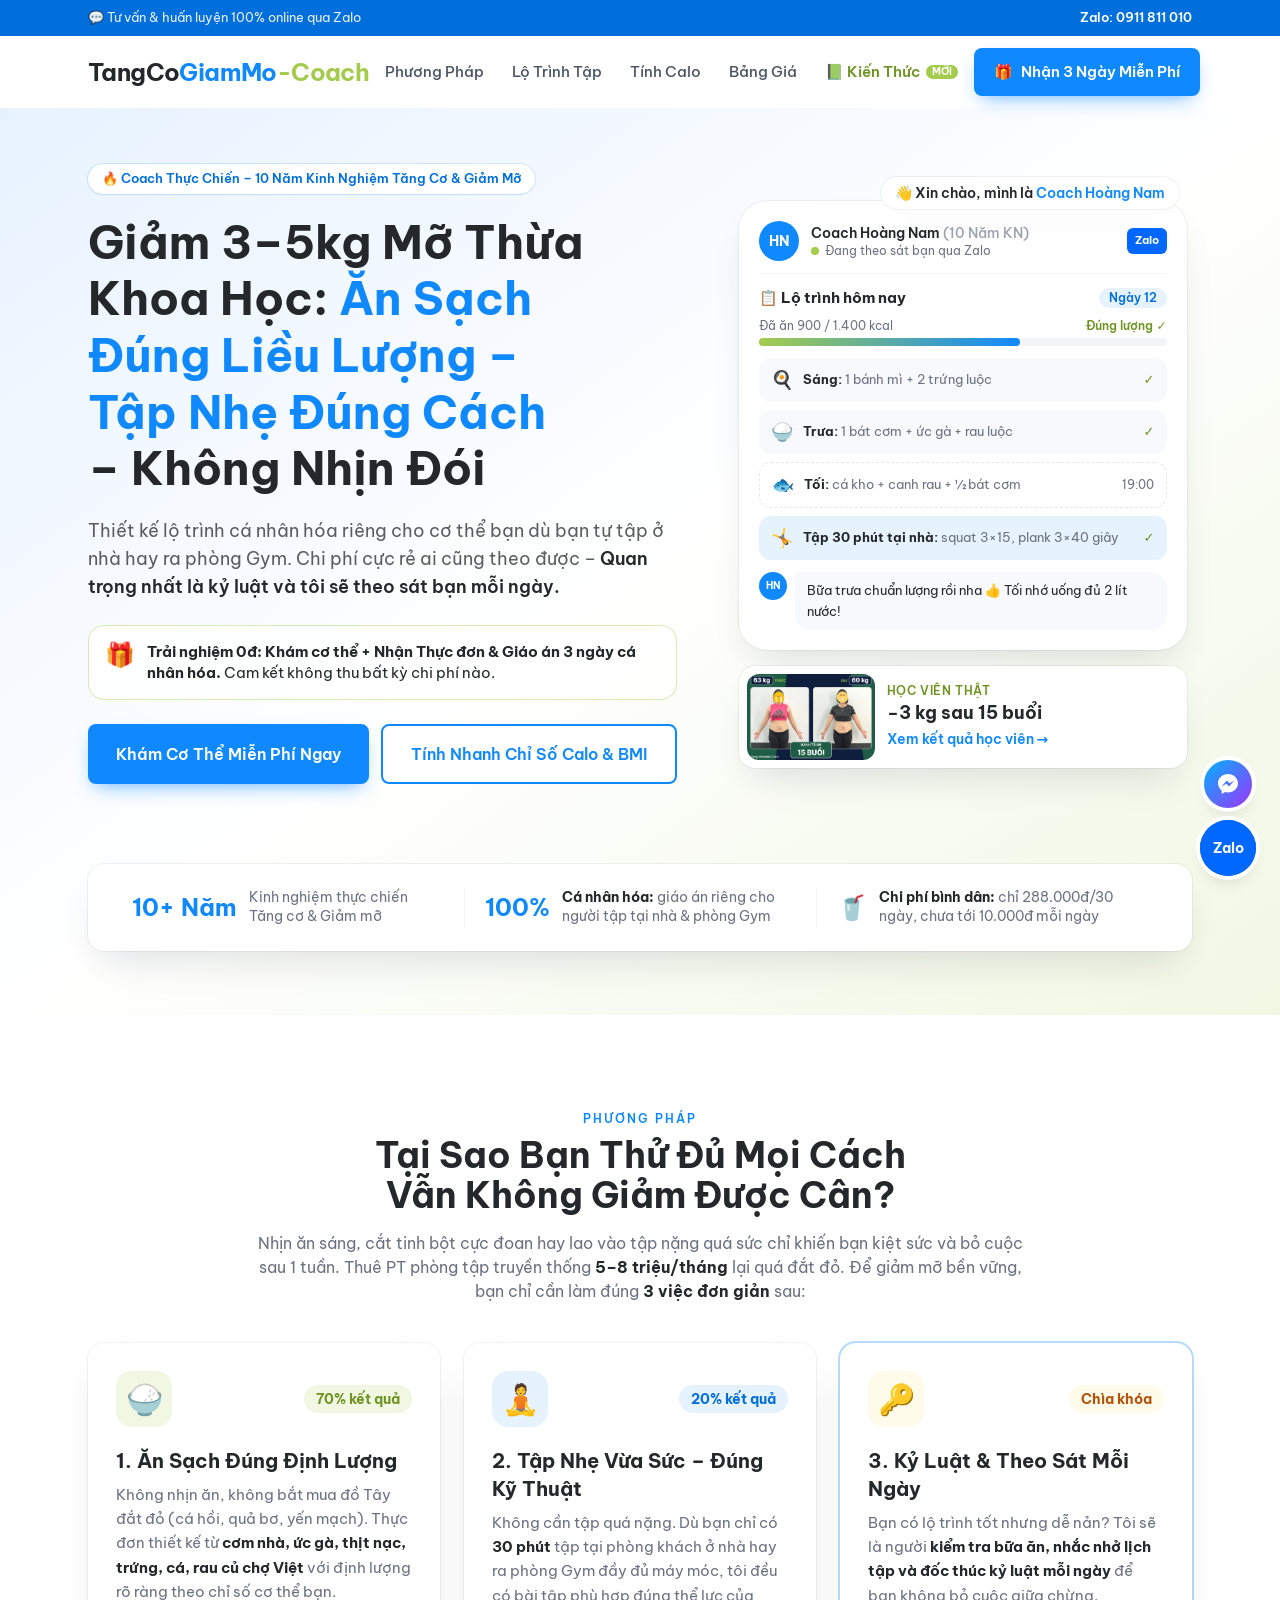
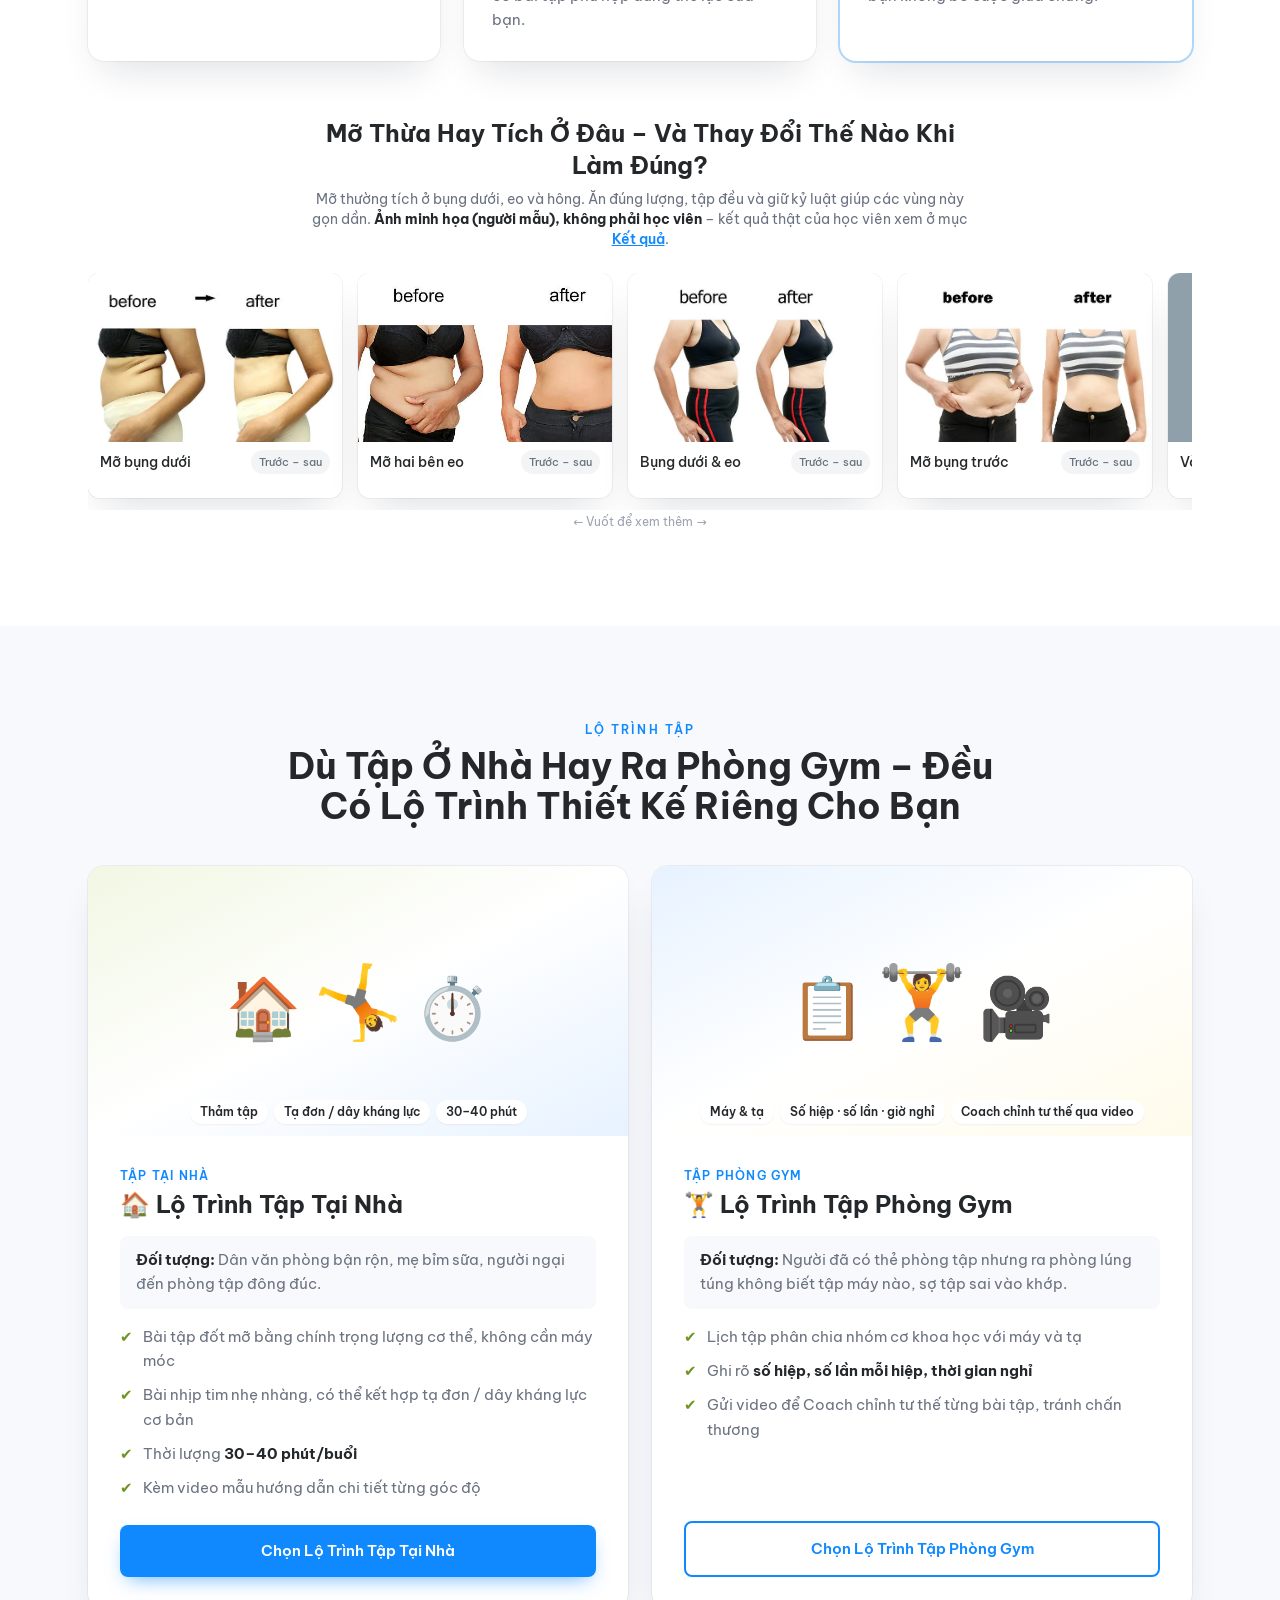
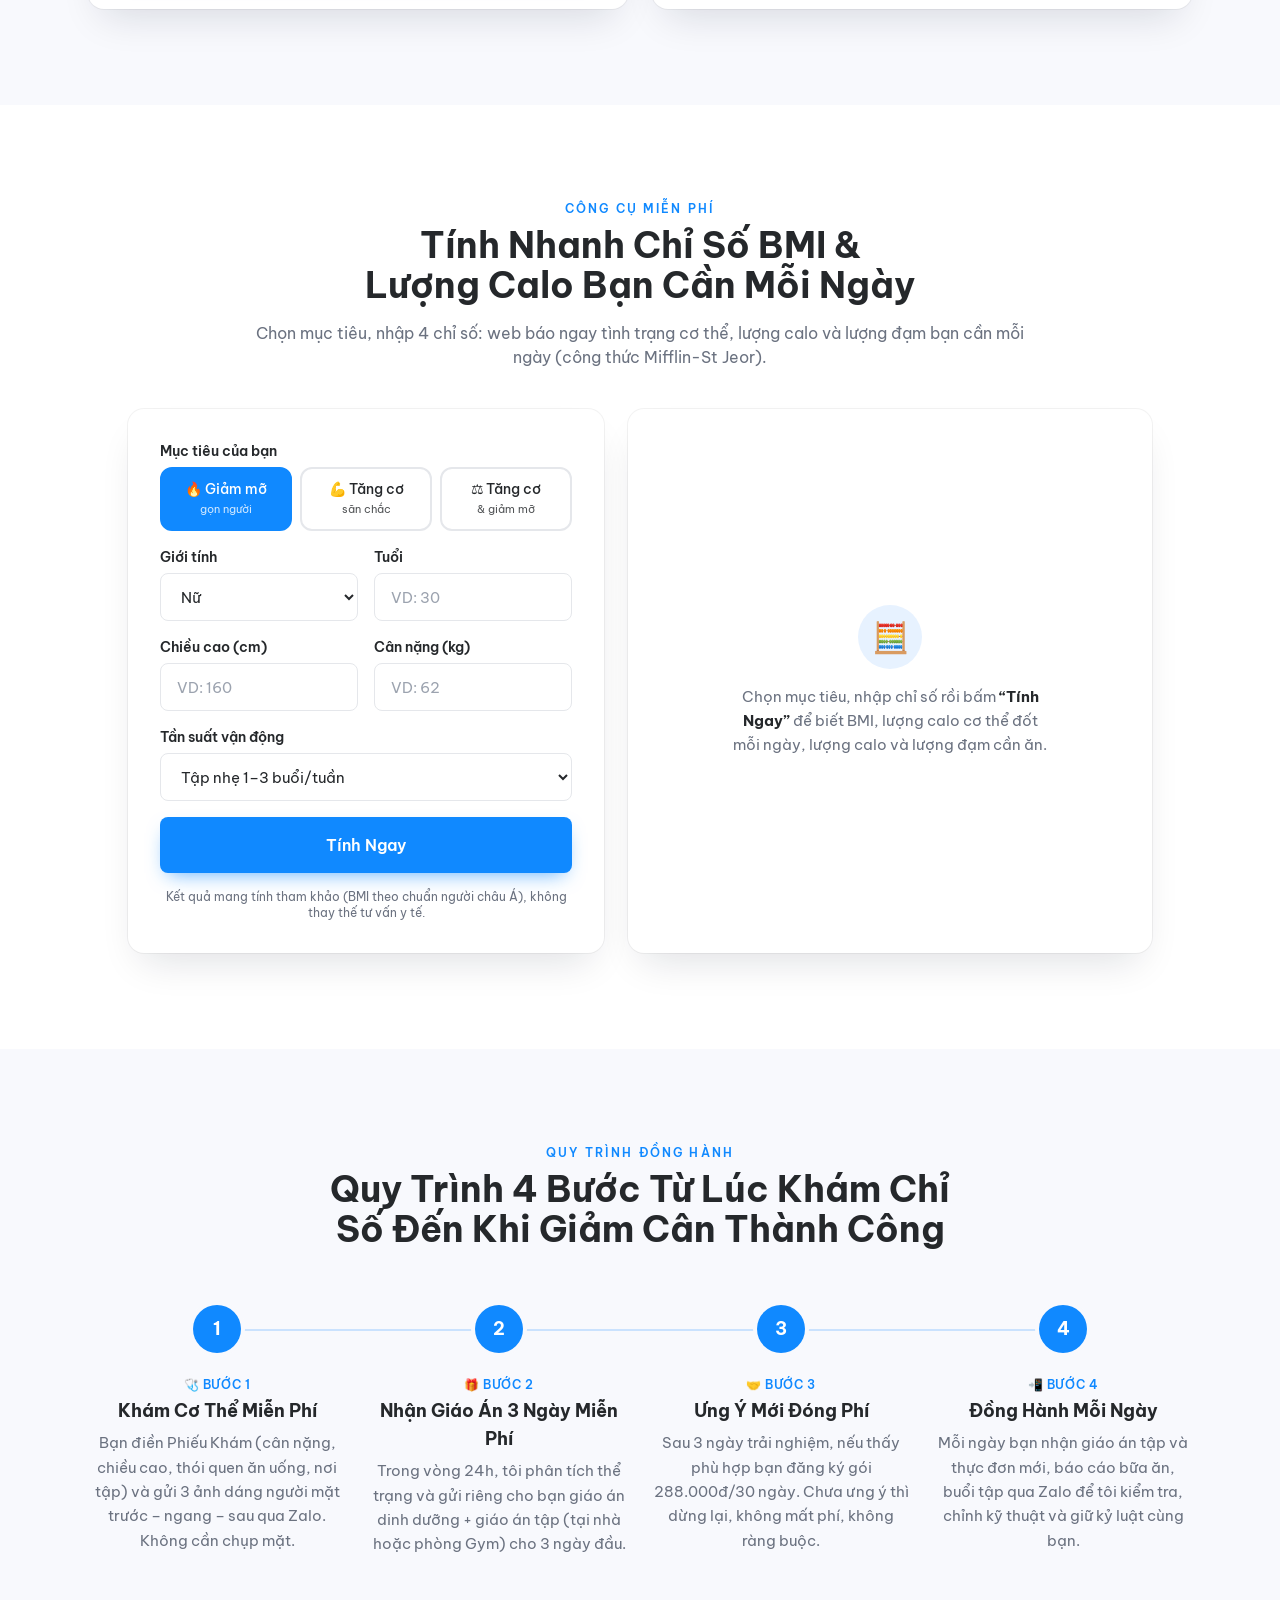
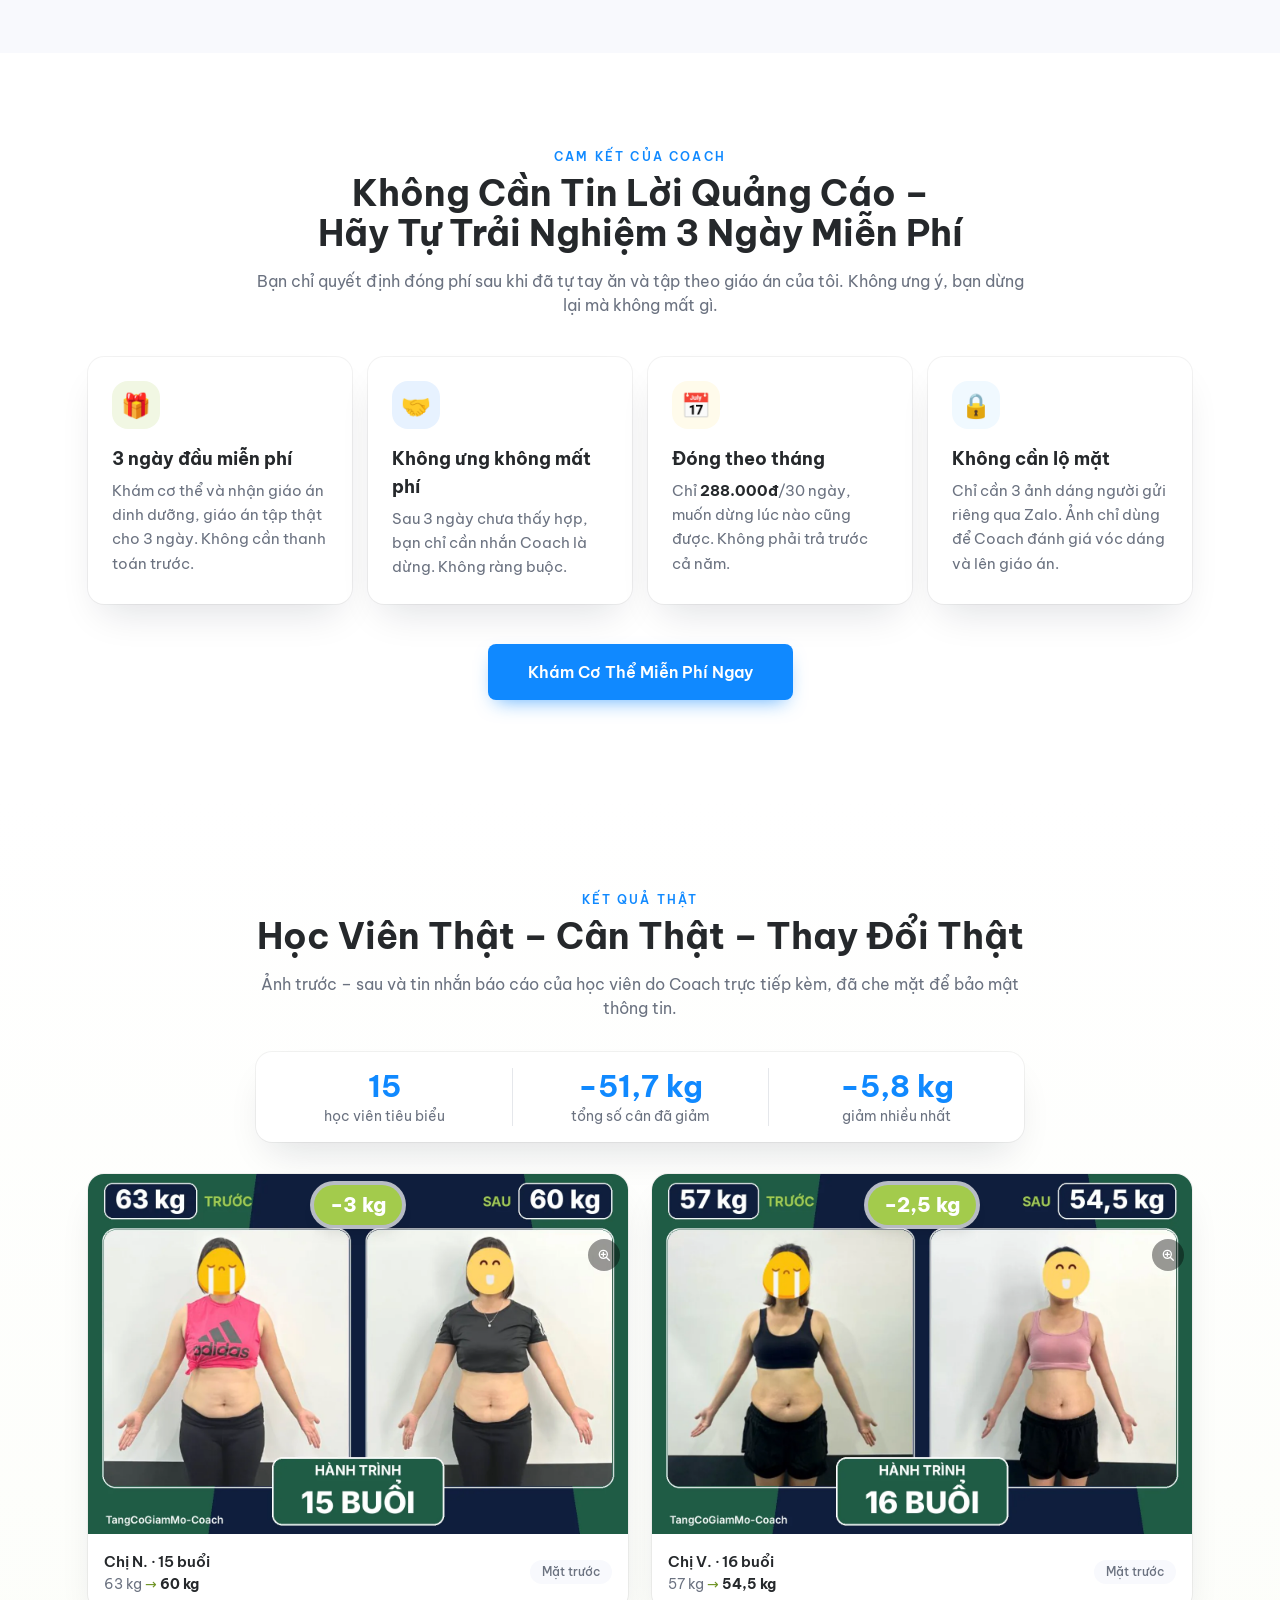
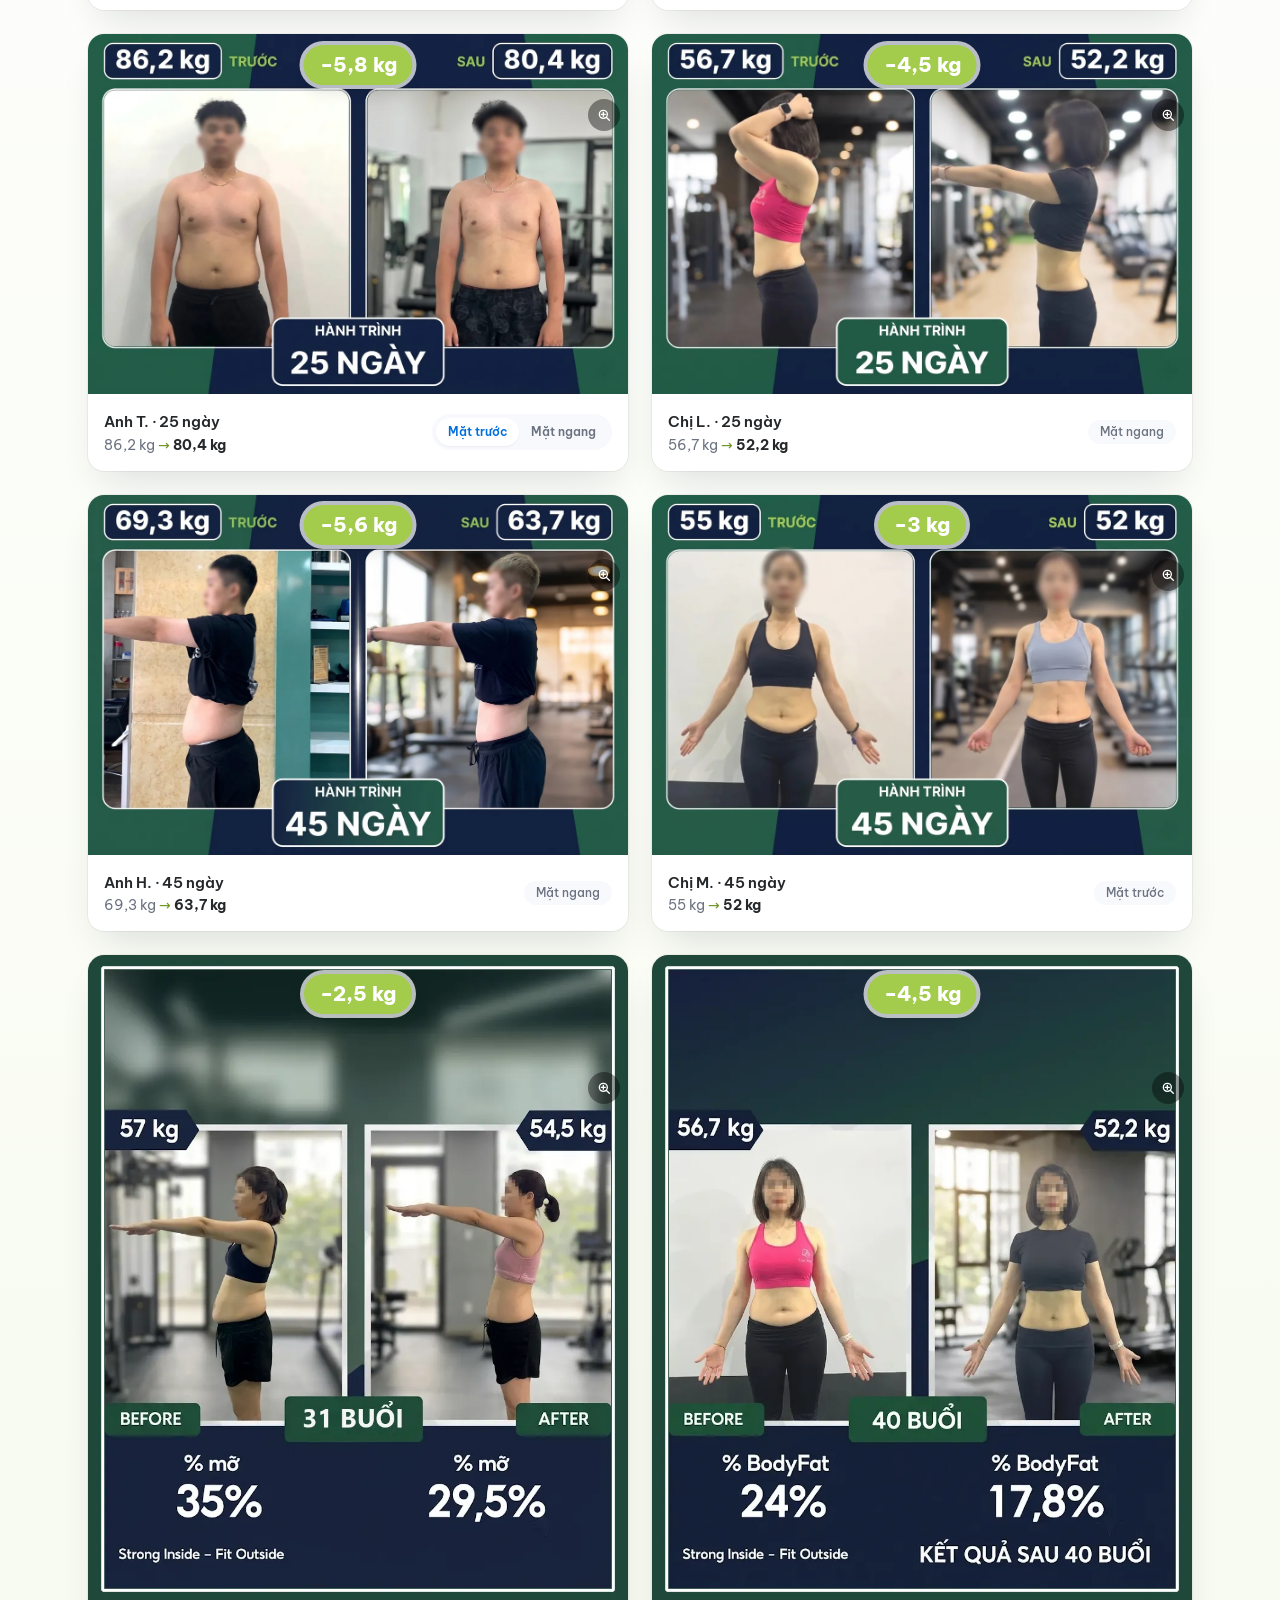
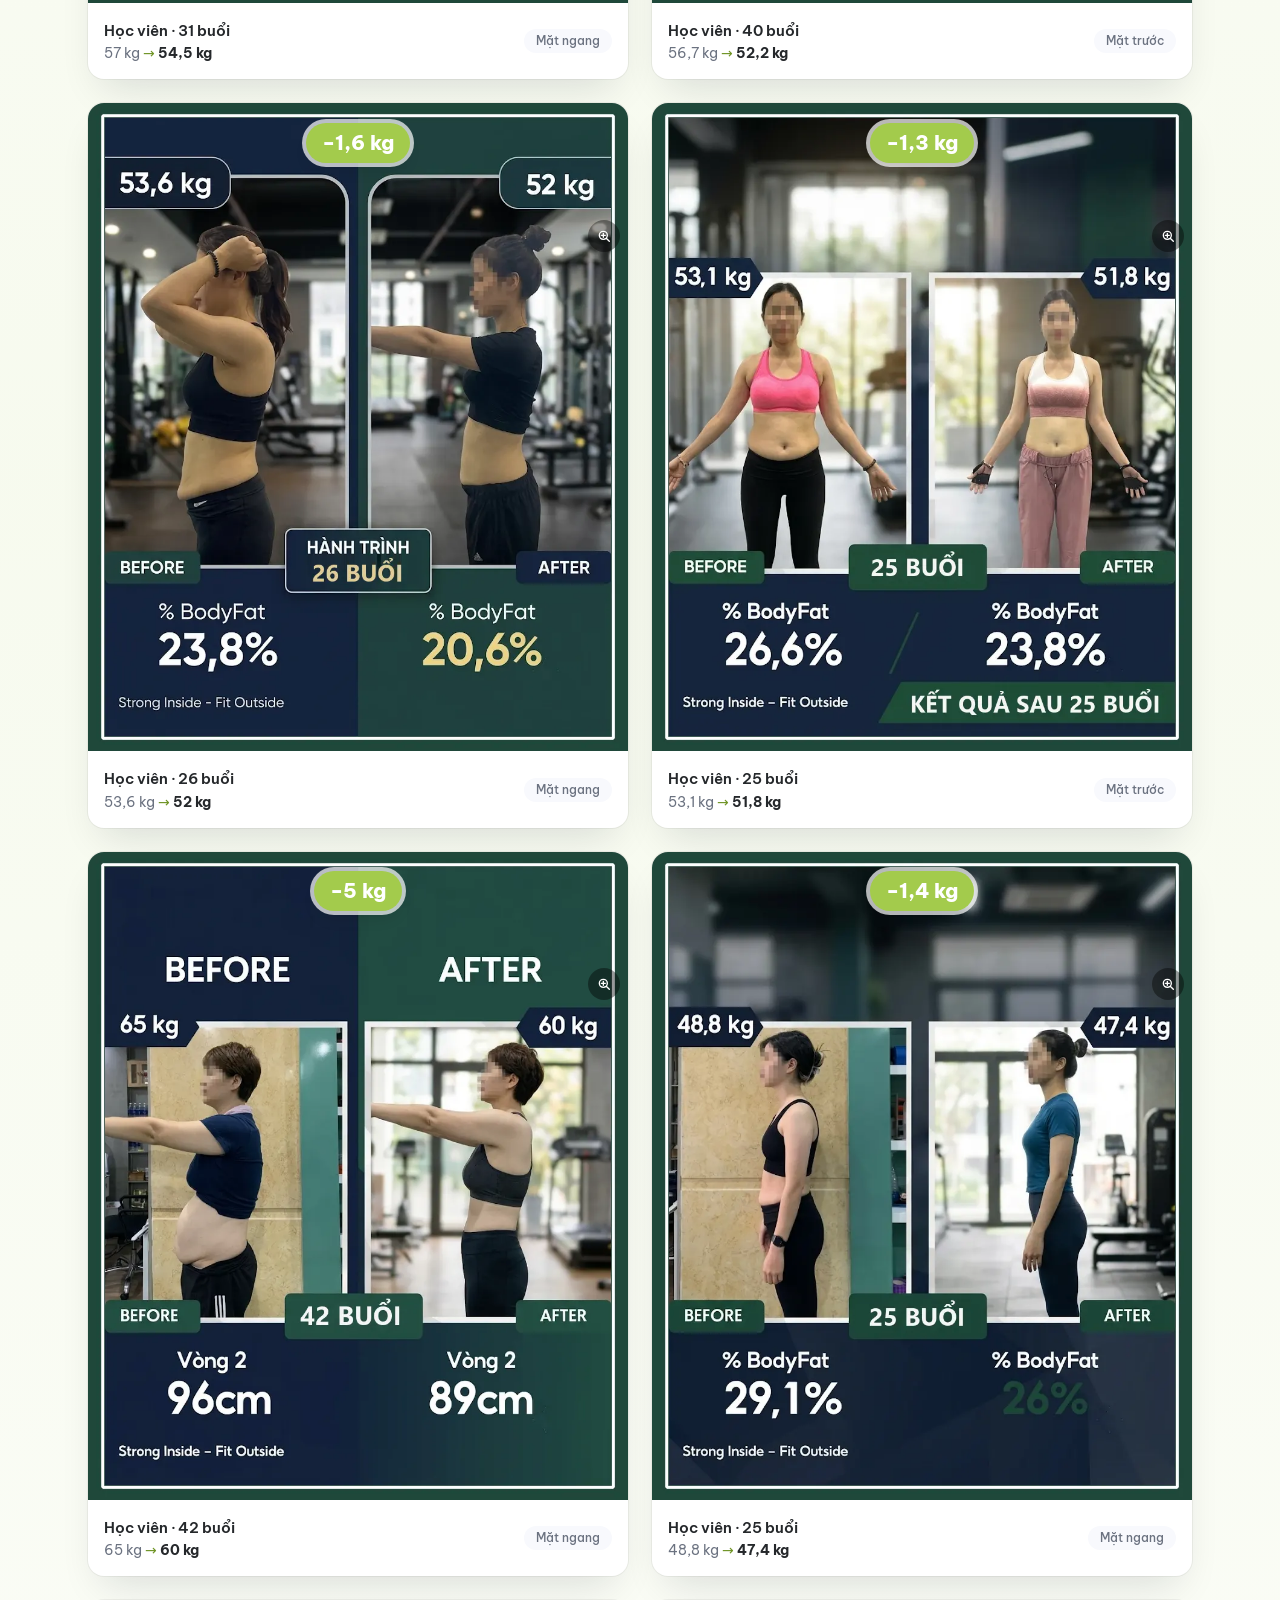
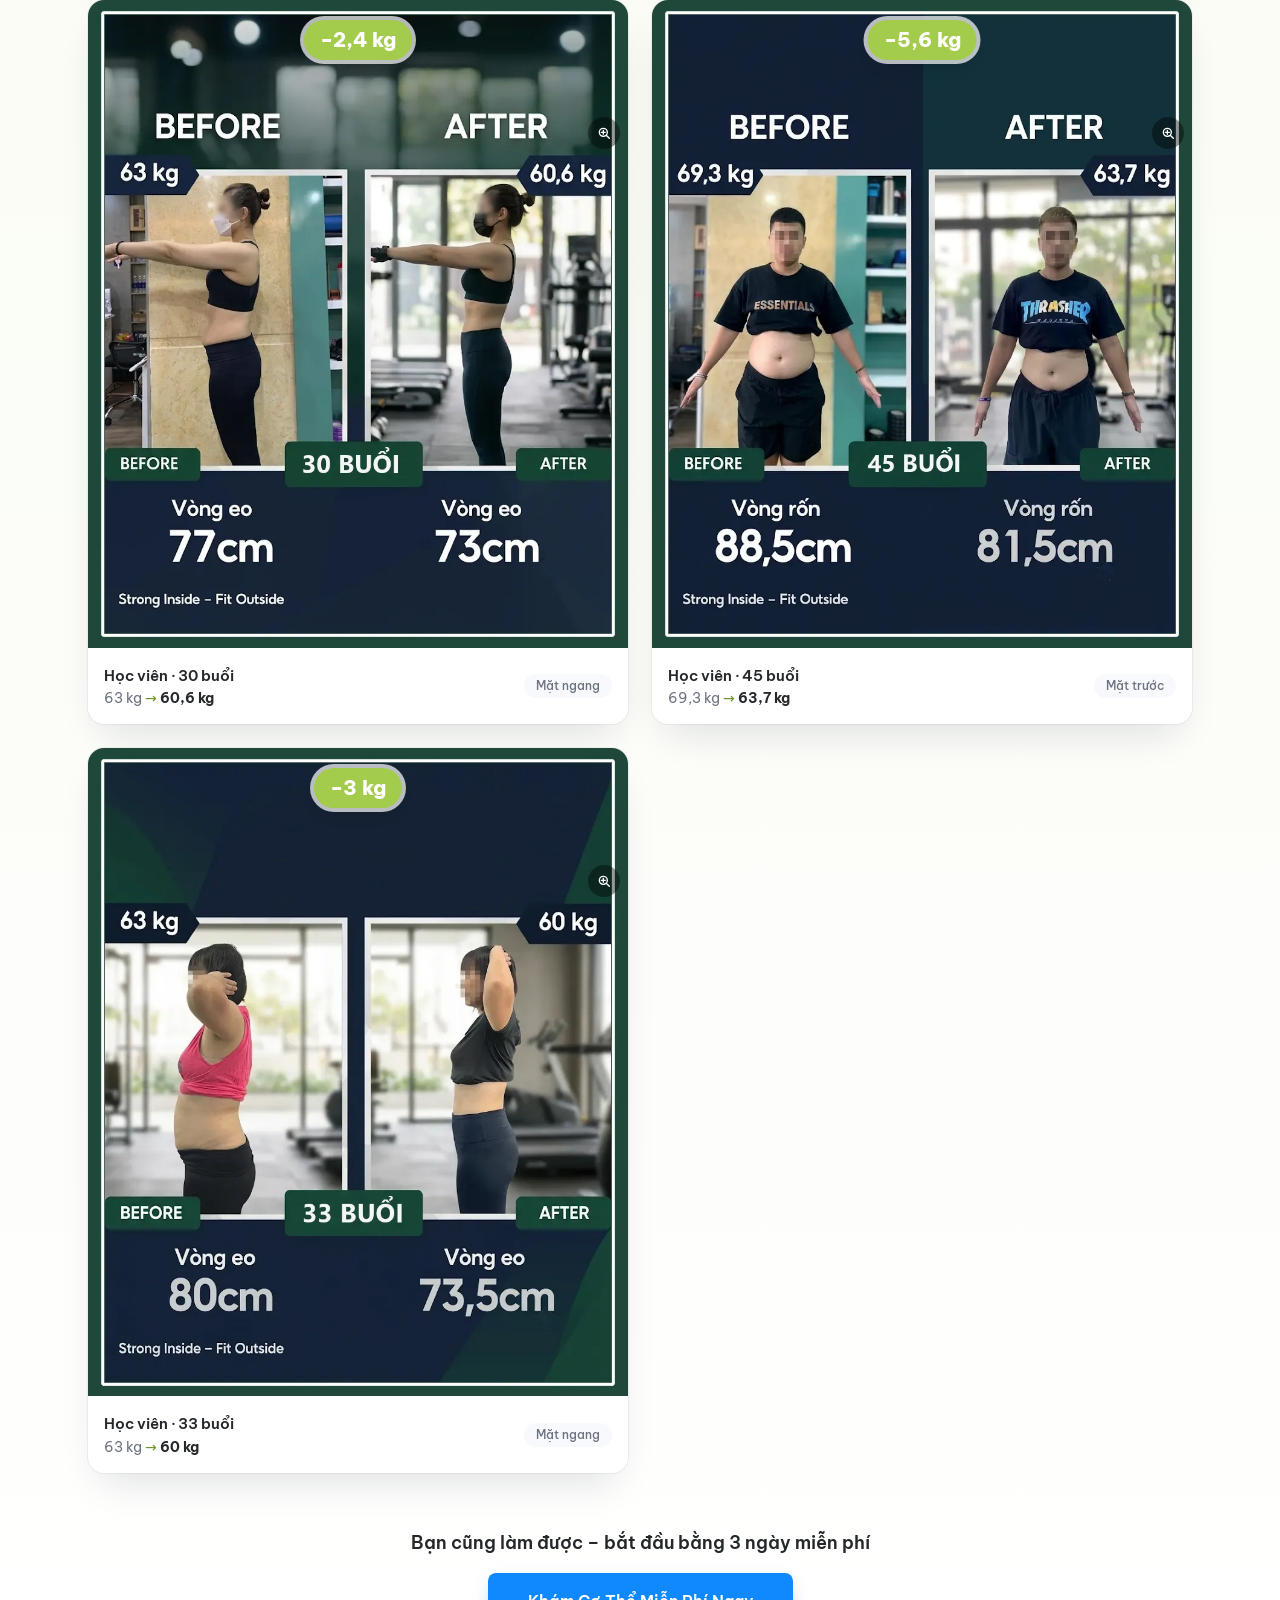
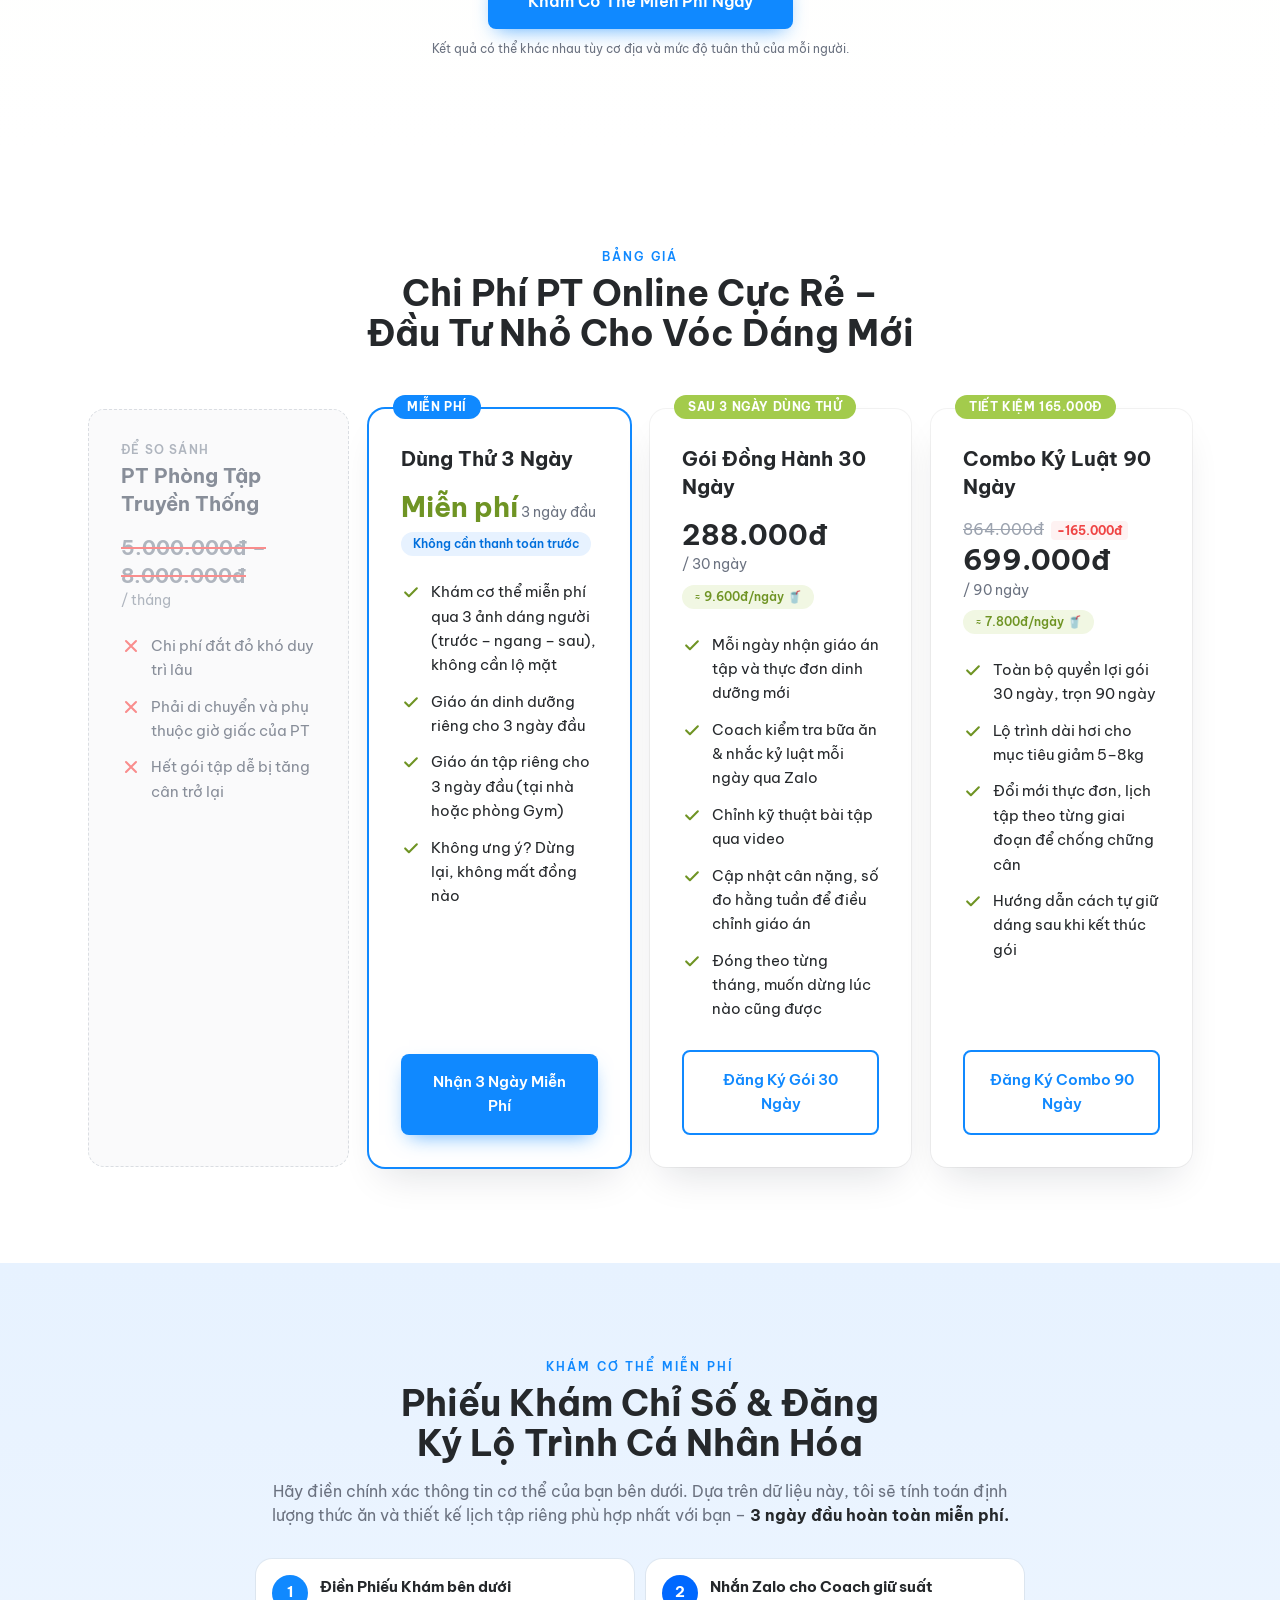
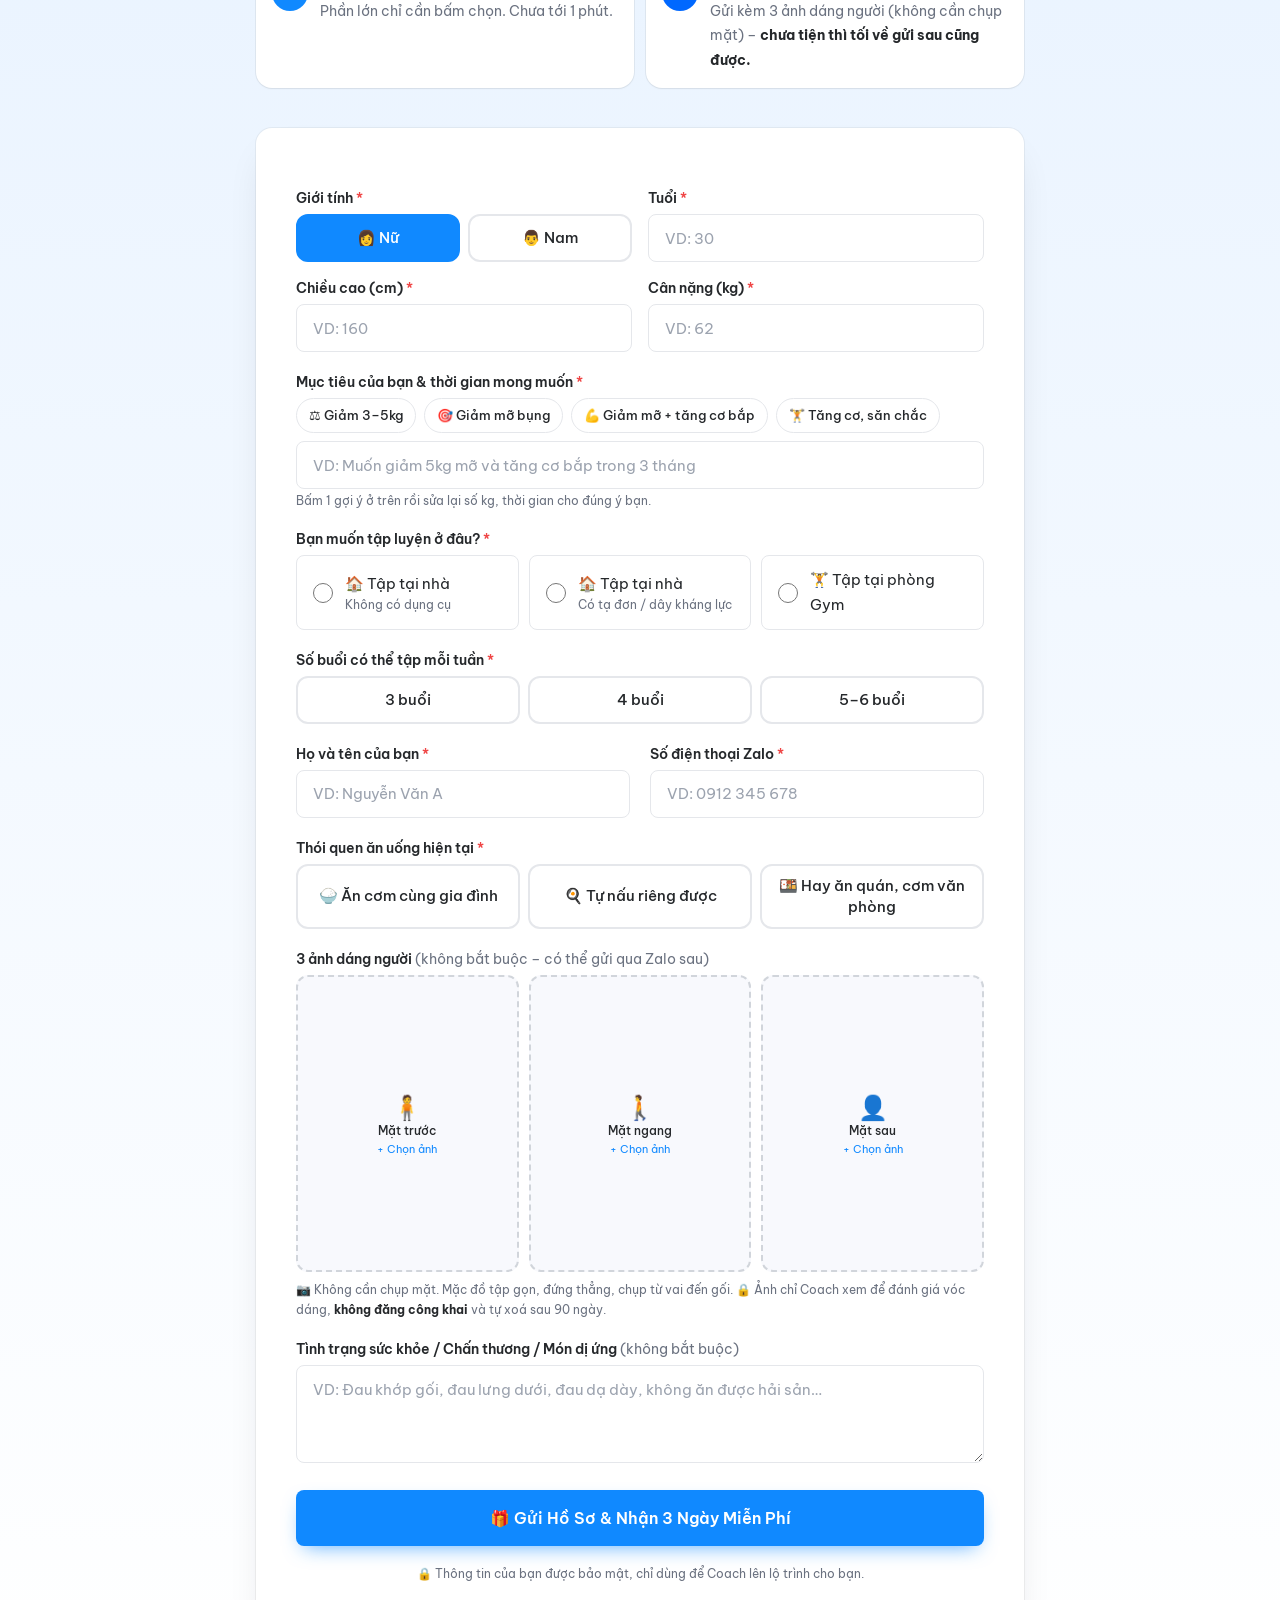
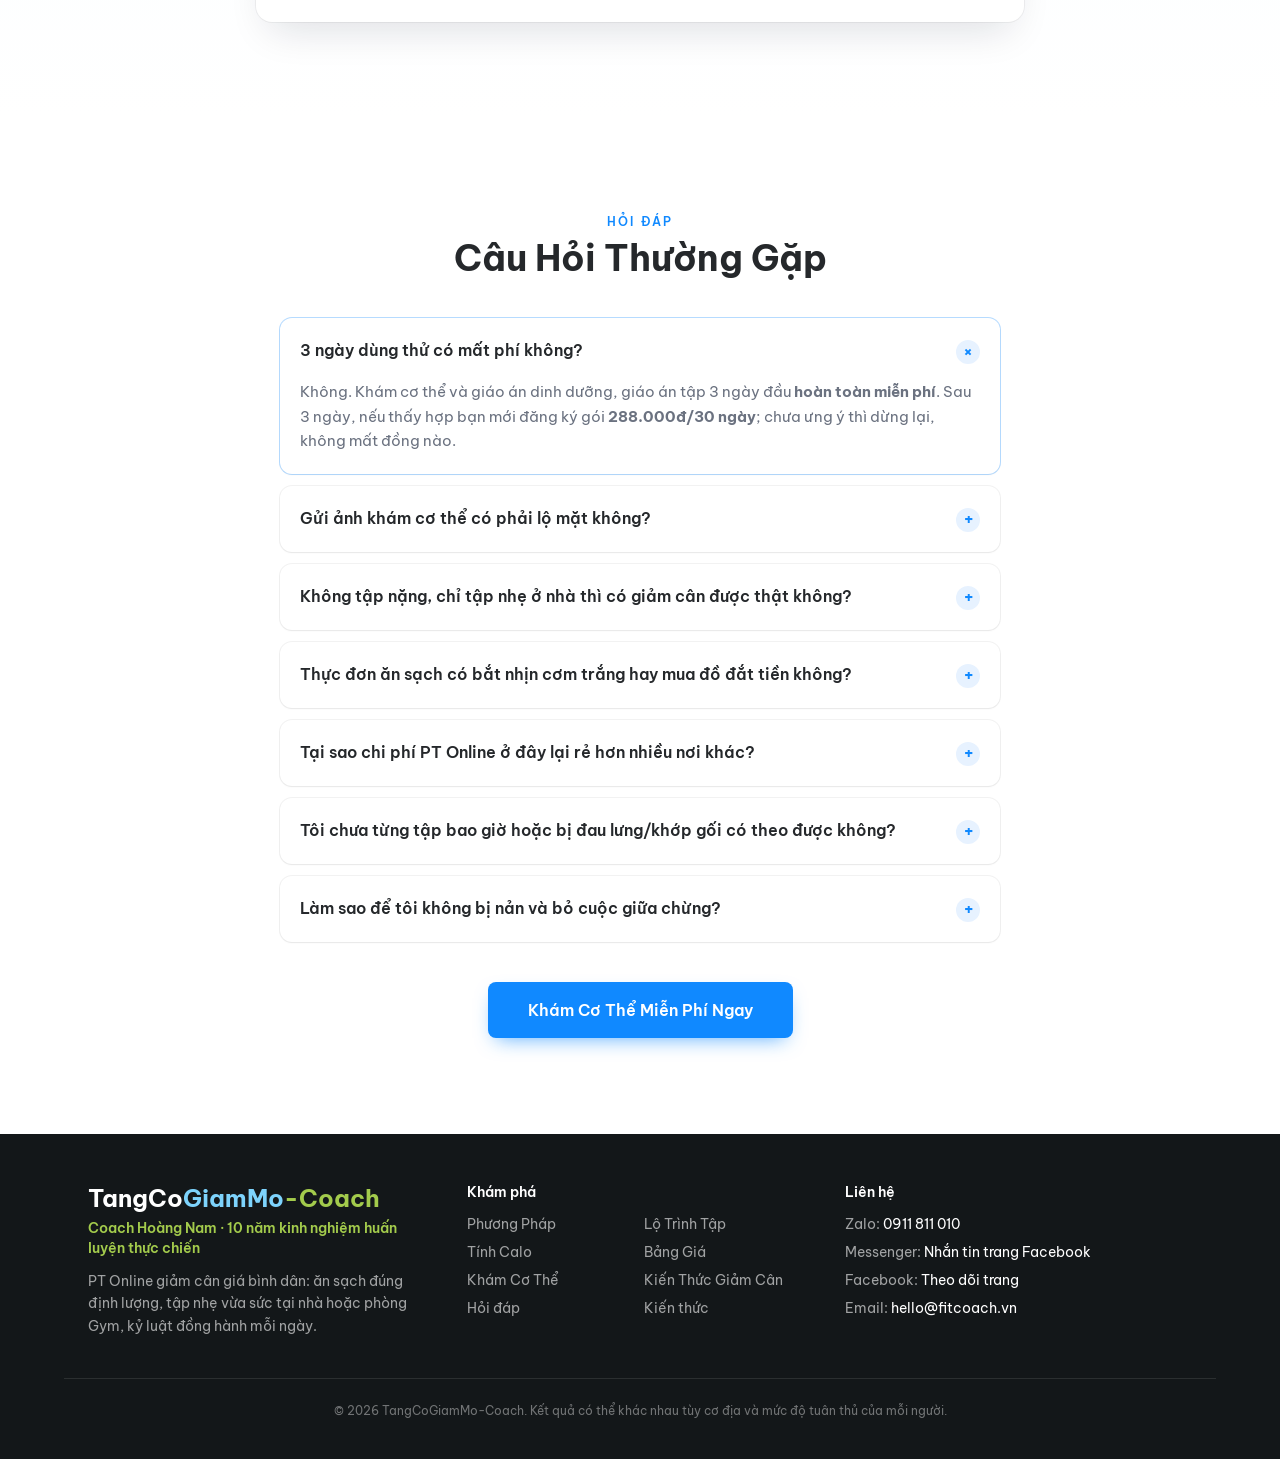
==== commit d7c0e221: "Thêm 9 ảnh kết quả học viên (ảnh khổ dọc) Co-Authored-By: Claude Opus 5.5 <noreply@anthropic.com> Cl" ====
--- a/index.html
+++ b/index.html
@@ -32,7 +32,7 @@
        Sửa giao diện: sửa class trong file này / src/site.src.css rồi chạy  npm run build:css  (tự nhúng lại). -->
   <!-- SITE-CSS:START (tự sinh bởi npm run build:css, đừng sửa tay) -->
   <style>*,:after,:before{--tw-border-spacing-x:0;--tw-border-spacing-y:0;--tw-translate-x:0;--tw-translate-y:0;--tw-rotate:0;--tw-skew-x:0;--tw-skew-y:0;--tw-scale-x:1;--tw-scale-y:1;--tw-pan-x: ;--tw-pan-y: ;--tw-pinch-zoom: ;--tw-scroll-snap-strictness:proximity;--tw-gradient-from-position: ;--tw-gradient-via-position: ;--tw-gradient-to-position: ;--tw-ordinal: ;--tw-slashed-zero: ;--tw-numeric-figure: ;--tw-numeric-spacing: ;--tw-numeric-fraction: ;--tw-ring-inset: ;--tw-ring-offset-width:0px;--tw-ring-offset-color:#fff;--tw-ring-color:rgba(59,130,246,.5);--tw-ring-offset-shadow:0 0 #0000;--tw-ring-shadow:0 0 #0000;--tw-shadow:0 0 #0000;--tw-shadow-colored:0 0 #0000;--tw-blur: ;--tw-brightness: ;--tw-contrast: ;--tw-grayscale: ;--tw-hue-rotate: ;--tw-invert: ;--tw-saturate: ;--tw-sepia: ;--tw-drop-shadow: ;--tw-backdrop-blur: ;--tw-backdrop-brightness: ;--tw-backdrop-contrast: ;--tw-backdrop-grayscale: ;--tw-backdrop-hue-rotate: ;--tw-backdrop-invert: ;--tw-backdrop-opacity: ;--tw-backdrop-saturate: ;--tw-backdrop-sepia: ;--tw-contain-size: ;--tw-contain-layout: ;--tw-contain-paint: ;--tw-contain-style: }::backdrop{--tw-border-spacing-x:0;--tw-border-spacing-y:0;--tw-translate-x:0;--tw-translate-y:0;--tw-rotate:0;--tw-skew-x:0;--tw-skew-y:0;--tw-scale-x:1;--tw-scale-y:1;--tw-pan-x: ;--tw-pan-y: ;--tw-pinch-zoom: ;--tw-scroll-snap-strictness:proximity;--tw-gradient-from-position: ;--tw-gradient-via-position: ;--tw-gradient-to-position: ;--tw-ordinal: ;--tw-slashed-zero: ;--tw-numeric-figure: ;--tw-numeric-spacing: ;--tw-numeric-fraction: ;--tw-ring-inset: ;--tw-ring-offset-width:0px;--tw-ring-offset-color:#fff;--tw-ring-color:rgba(59,130,246,.5);--tw-ring-offset-shadow:0 0 #0000;--tw-ring-shadow:0 0 #0000;--tw-shadow:0 0 #0000;--tw-shadow-colored:0 0 #0000;--tw-blur: ;--tw-brightness: ;--tw-contrast: ;--tw-grayscale: ;--tw-hue-rotate: ;--tw-invert: ;--tw-saturate: ;--tw-sepia: ;--tw-drop-shadow: ;--tw-backdrop-blur: ;--tw-backdrop-brightness: ;--tw-backdrop-contrast: ;--tw-backdrop-grayscale: ;--tw-backdrop-hue-rotate: ;--tw-backdrop-invert: ;--tw-backdrop-opacity: ;--tw-backdrop-saturate: ;--tw-backdrop-sepia: ;--tw-contain-size: ;--tw-contain-layout: ;--tw-contain-paint: ;--tw-contain-style: }
-/*! tailwindcss v3.4.19 | MIT License | https://tailwindcss.com*/*,:after,:before{box-sizing:border-box;border:0 solid #e5e7eb}:after,:before{--tw-content:""}:host,html{line-height:1.5;-webkit-text-size-adjust:100%;-moz-tab-size:4;-o-tab-size:4;tab-size:4;font-family:Be Vietnam Pro,ui-sans-serif,system-ui,-apple-system,Segoe UI,Roboto,sans-serif;font-feature-settings:normal;font-variation-settings:normal;-webkit-tap-highlight-color:transparent}body{margin:0;line-height:inherit}hr{height:0;color:inherit;border-top-width:1px}abbr:where([title]){-webkit-text-decoration:underline dotted;text-decoration:underline dotted}h1,h2,h3,h4,h5,h6{font-size:inherit;font-weight:inherit}a{color:inherit;text-decoration:inherit}b,strong{font-weight:bolder}code,kbd,pre,samp{font-family:ui-monospace,SFMono-Regular,Menlo,Monaco,Consolas,Liberation Mono,Courier New,monospace;font-feature-settings:normal;font-variation-settings:normal;font-size:1em}small{font-size:80%}sub,sup{font-size:75%;line-height:0;position:relative;vertical-align:baseline}sub{bottom:-.25em}sup{top:-.5em}table{text-indent:0;border-color:inherit;border-collapse:collapse}button,input,optgroup,select,textarea{font-family:inherit;font-feature-settings:inherit;font-variation-settings:inherit;font-size:100%;font-weight:inherit;line-height:inherit;letter-spacing:inherit;color:inherit;margin:0;padding:0}button,select{text-transform:none}button,input:where([type=button]),input:where([type=reset]),input:where([type=submit]){-webkit-appearance:button;background-color:transparent;background-image:none}:-moz-focusring{outline:auto}:-moz-ui-invalid{box-shadow:none}progress{vertical-align:baseline}::-webkit-inner-spin-button,::-webkit-outer-spin-button{height:auto}[type=search]{-webkit-appearance:textfield;outline-offset:-2px}::-webkit-search-decoration{-webkit-appearance:none}::-webkit-file-upload-button{-webkit-appearance:button;font:inherit}summary{display:list-item}blockquote,dd,dl,figure,h1,h2,h3,h4,h5,h6,hr,p,pre{margin:0}fieldset{margin:0}fieldset,legend{padding:0}menu,ol,ul{list-style:none;margin:0;padding:0}dialog{padding:0}textarea{resize:vertical}input::-moz-placeholder,textarea::-moz-placeholder{opacity:1;color:#9ca3af}input::placeholder,textarea::placeholder{opacity:1;color:#9ca3af}[role=button],button{cursor:pointer}:disabled{cursor:default}audio,canvas,embed,iframe,img,object,svg,video{display:block;vertical-align:middle}img,video{max-width:100%;height:auto}[hidden]:where(:not([hidden=until-found])){display:none}html{scroll-behavior:smooth;scroll-padding-top:4.5rem;-webkit-tap-highlight-color:transparent}body{--tw-bg-opacity:1;background-color:rgb(255 255 255/var(--tw-bg-opacity,1));font-family:Be Vietnam Pro,ui-sans-serif,system-ui,-apple-system,Segoe UI,Roboto,sans-serif;font-size:15px;line-height:1.625;--tw-text-opacity:1;color:rgb(107 114 128/var(--tw-text-opacity,1));-webkit-font-smoothing:antialiased;-moz-osx-font-smoothing:grayscale}@media (prefers-reduced-motion:reduce){html{scroll-behavior:auto}}.container-x{margin-left:auto;margin-right:auto;width:100%;max-width:72rem;padding-left:1rem;padding-right:1rem}@media (min-width:640px){.container-x{padding-left:1.5rem;padding-right:1.5rem}}.section{padding-top:3.5rem;padding-bottom:3.5rem}@media (min-width:768px){.section{padding-top:6rem;padding-bottom:6rem}}.eyebrow{margin-bottom:.5rem;display:block;font-size:.75rem;line-height:1rem;font-weight:600;text-transform:uppercase;letter-spacing:.18em;--tw-text-opacity:1;color:rgb(16 137 255/var(--tw-text-opacity,1))}.heading{font-size:1.65rem;font-weight:700;line-height:1.375;--tw-text-opacity:1;color:rgb(37 40 43/var(--tw-text-opacity,1))}@media (min-width:768px){.heading{font-size:2.25rem;line-height:2.5rem}}.heading{text-wrap:balance}.btn{display:inline-flex;align-items:center;justify-content:center;gap:.5rem;border-radius:.5rem;padding:.875rem 1.5rem;font-size:15px;font-weight:600;transition-property:color,background-color,border-color,text-decoration-color,fill,stroke,opacity,box-shadow,transform,filter,-webkit-backdrop-filter;transition-property:color,background-color,border-color,text-decoration-color,fill,stroke,opacity,box-shadow,transform,filter,backdrop-filter;transition-property:color,background-color,border-color,text-decoration-color,fill,stroke,opacity,box-shadow,transform,filter,backdrop-filter,-webkit-backdrop-filter;transition-timing-function:cubic-bezier(.4,0,.2,1);transition-duration:.2s}.btn:active{--tw-scale-x:0.98;--tw-scale-y:0.98;transform:translate(var(--tw-translate-x),var(--tw-translate-y)) rotate(var(--tw-rotate)) skewX(var(--tw-skew-x)) skewY(var(--tw-skew-y)) scaleX(var(--tw-scale-x)) scaleY(var(--tw-scale-y))}.btn-primary{display:inline-flex;align-items:center;justify-content:center;gap:.5rem;border-radius:.5rem;padding:.875rem 1.5rem;font-size:15px;font-weight:600;transition-property:color,background-color,border-color,text-decoration-color,fill,stroke,opacity,box-shadow,transform,filter,-webkit-backdrop-filter;transition-property:color,background-color,border-color,text-decoration-color,fill,stroke,opacity,box-shadow,transform,filter,backdrop-filter;transition-property:color,background-color,border-color,text-decoration-color,fill,stroke,opacity,box-shadow,transform,filter,backdrop-filter,-webkit-backdrop-filter;transition-timing-function:cubic-bezier(.4,0,.2,1);transition-duration:.2s}.btn-primary:active{--tw-scale-x:0.98;--tw-scale-y:0.98;transform:translate(var(--tw-translate-x),var(--tw-translate-y)) rotate(var(--tw-rotate)) skewX(var(--tw-skew-x)) skewY(var(--tw-skew-y)) scaleX(var(--tw-scale-x)) scaleY(var(--tw-scale-y))}.btn-primary{--tw-bg-opacity:1;background-color:rgb(16 137 255/var(--tw-bg-opacity,1));--tw-text-opacity:1;color:rgb(255 255 255/var(--tw-text-opacity,1));--tw-shadow:0 8px 20px -8px rgba(16,137,255,.7);--tw-shadow-colored:0 8px 20px -8px var(--tw-shadow-color);box-shadow:var(--tw-ring-offset-shadow,0 0 #0000),var(--tw-ring-shadow,0 0 #0000),var(--tw-shadow)}.btn-primary:hover{--tw-bg-opacity:1;background-color:rgb(0 111 220/var(--tw-bg-opacity,1))}.btn-outline{display:inline-flex;align-items:center;justify-content:center;gap:.5rem;border-radius:.5rem;padding:.875rem 1.5rem;font-size:15px;font-weight:600;transition-property:color,background-color,border-color,text-decoration-color,fill,stroke,opacity,box-shadow,transform,filter,-webkit-backdrop-filter;transition-property:color,background-color,border-color,text-decoration-color,fill,stroke,opacity,box-shadow,transform,filter,backdrop-filter;transition-property:color,background-color,border-color,text-decoration-color,fill,stroke,opacity,box-shadow,transform,filter,backdrop-filter,-webkit-backdrop-filter;transition-timing-function:cubic-bezier(.4,0,.2,1);transition-duration:.2s}.btn-outline:active{--tw-scale-x:0.98;--tw-scale-y:0.98;transform:translate(var(--tw-translate-x),var(--tw-translate-y)) rotate(var(--tw-rotate)) skewX(var(--tw-skew-x)) skewY(var(--tw-skew-y)) scaleX(var(--tw-scale-x)) scaleY(var(--tw-scale-y))}.btn-outline{border-width:2px;--tw-border-opacity:1;border-color:rgb(16 137 255/var(--tw-border-opacity,1));--tw-bg-opacity:1;background-color:rgb(255 255 255/var(--tw-bg-opacity,1));--tw-text-opacity:1;color:rgb(16 137 255/var(--tw-text-opacity,1))}.btn-outline:hover{--tw-bg-opacity:1;background-color:rgb(231 242 255/var(--tw-bg-opacity,1))}.btn-zalo{display:inline-flex;align-items:center;justify-content:center;gap:.5rem;border-radius:.5rem;padding:.875rem 1.5rem;font-size:15px;font-weight:600;transition-property:color,background-color,border-color,text-decoration-color,fill,stroke,opacity,box-shadow,transform,filter,-webkit-backdrop-filter;transition-property:color,background-color,border-color,text-decoration-color,fill,stroke,opacity,box-shadow,transform,filter,backdrop-filter;transition-property:color,background-color,border-color,text-decoration-color,fill,stroke,opacity,box-shadow,transform,filter,backdrop-filter,-webkit-backdrop-filter;transition-timing-function:cubic-bezier(.4,0,.2,1);transition-duration:.2s}.btn-zalo:active{--tw-scale-x:0.98;--tw-scale-y:0.98;transform:translate(var(--tw-translate-x),var(--tw-translate-y)) rotate(var(--tw-rotate)) skewX(var(--tw-skew-x)) skewY(var(--tw-skew-y)) scaleX(var(--tw-scale-x)) scaleY(var(--tw-scale-y))}.btn-zalo{--tw-bg-opacity:1;background-color:rgb(0 104 255/var(--tw-bg-opacity,1));--tw-text-opacity:1;color:rgb(255 255 255/var(--tw-text-opacity,1))}.btn-zalo:hover{--tw-brightness:brightness(1.1);filter:var(--tw-blur) var(--tw-brightness) var(--tw-contrast) var(--tw-grayscale) var(--tw-hue-rotate) var(--tw-invert) var(--tw-saturate) var(--tw-sepia) var(--tw-drop-shadow)}.card{border-radius:1rem;--tw-bg-opacity:1;background-color:rgb(255 255 255/var(--tw-bg-opacity,1));--tw-shadow:0 20px 40px -14px rgba(16,24,40,.14);--tw-shadow-colored:0 20px 40px -14px var(--tw-shadow-color);box-shadow:var(--tw-ring-offset-shadow,0 0 #0000),var(--tw-ring-shadow,0 0 #0000),var(--tw-shadow);--tw-ring-offset-shadow:var(--tw-ring-inset) 0 0 0 var(--tw-ring-offset-width) var(--tw-ring-offset-color);--tw-ring-shadow:var(--tw-ring-inset) 0 0 0 calc(1px + var(--tw-ring-offset-width)) var(--tw-ring-color);box-shadow:var(--tw-ring-offset-shadow),var(--tw-ring-shadow),var(--tw-shadow,0 0 #0000);--tw-ring-color:rgba(0,0,0,.05)}.field{height:3rem;width:100%;border-radius:.5rem;border-width:1px;--tw-border-opacity:1;border-color:rgb(229 231 235/var(--tw-border-opacity,1));--tw-bg-opacity:1;background-color:rgb(255 255 255/var(--tw-bg-opacity,1));padding-left:1rem;padding-right:1rem;font-size:1rem;line-height:1.5rem;--tw-text-opacity:1;color:rgb(37 40 43/var(--tw-text-opacity,1));outline:2px solid transparent;outline-offset:2px;transition-property:color,background-color,border-color,text-decoration-color,fill,stroke,opacity,box-shadow,transform,filter,-webkit-backdrop-filter;transition-property:color,background-color,border-color,text-decoration-color,fill,stroke,opacity,box-shadow,transform,filter,backdrop-filter;transition-property:color,background-color,border-color,text-decoration-color,fill,stroke,opacity,box-shadow,transform,filter,backdrop-filter,-webkit-backdrop-filter;transition-timing-function:cubic-bezier(.4,0,.2,1);transition-duration:.15s}.field::-moz-placeholder{--tw-text-opacity:1;color:rgb(156 163 175/var(--tw-text-opacity,1))}.field::placeholder{--tw-text-opacity:1;color:rgb(156 163 175/var(--tw-text-opacity,1))}.field:focus{--tw-border-opacity:1;border-color:rgb(16 137 255/var(--tw-border-opacity,1));--tw-ring-offset-shadow:var(--tw-ring-inset) 0 0 0 var(--tw-ring-offset-width) var(--tw-ring-offset-color);--tw-ring-shadow:var(--tw-ring-inset) 0 0 0 calc(2px + var(--tw-ring-offset-width)) var(--tw-ring-color);box-shadow:var(--tw-ring-offset-shadow),var(--tw-ring-shadow),var(--tw-shadow,0 0 #0000);--tw-ring-color:rgba(16,137,255,.2)}@media (min-width:640px){.field{font-size:15px}}textarea.field{height:auto;padding-top:.75rem;padding-bottom:.75rem}.field.invalid{--tw-border-opacity:1;border-color:rgb(248 113 113/var(--tw-border-opacity,1));--tw-ring-offset-shadow:var(--tw-ring-inset) 0 0 0 var(--tw-ring-offset-width) var(--tw-ring-offset-color);--tw-ring-shadow:var(--tw-ring-inset) 0 0 0 calc(2px + var(--tw-ring-offset-width)) var(--tw-ring-color);box-shadow:var(--tw-ring-offset-shadow),var(--tw-ring-shadow),var(--tw-shadow,0 0 #0000);--tw-ring-opacity:1;--tw-ring-color:rgb(254 226 226/var(--tw-ring-opacity,1))}.label{margin-bottom:.375rem;display:block;font-size:.875rem;line-height:1.25rem;font-weight:600;--tw-text-opacity:1;color:rgb(37 40 43/var(--tw-text-opacity,1))}.err,.req{--tw-text-opacity:1;color:rgb(239 68 68/var(--tw-text-opacity,1))}.err{margin-top:.25rem;display:none;font-size:.875rem;line-height:1.25rem}.nav-link{position:relative;padding-top:1.5rem;padding-bottom:1.5rem;font-size:15px;font-weight:500;--tw-text-opacity:1;color:rgb(75 85 99/var(--tw-text-opacity,1));transition-property:color,background-color,border-color,text-decoration-color,fill,stroke,opacity,box-shadow,transform,filter,-webkit-backdrop-filter;transition-property:color,background-color,border-color,text-decoration-color,fill,stroke,opacity,box-shadow,transform,filter,backdrop-filter;transition-property:color,background-color,border-color,text-decoration-color,fill,stroke,opacity,box-shadow,transform,filter,backdrop-filter,-webkit-backdrop-filter;transition-timing-function:cubic-bezier(.4,0,.2,1);transition-duration:.15s}.nav-link.active,.nav-link:hover{--tw-text-opacity:1;color:rgb(16 137 255/var(--tw-text-opacity,1))}.nav-link.active:after{content:"";position:absolute;left:0;right:0;bottom:0;height:.125rem;border-radius:.25rem;--tw-bg-opacity:1;background-color:rgb(16 137 255/var(--tw-bg-opacity,1))}.choice{display:flex;min-height:3rem;cursor:pointer;align-items:center;gap:.75rem;border-radius:.5rem;border-width:1px;--tw-border-opacity:1;border-color:rgb(229 231 235/var(--tw-border-opacity,1));--tw-bg-opacity:1;background-color:rgb(255 255 255/var(--tw-bg-opacity,1));padding:.75rem 1rem;font-size:15px;--tw-text-opacity:1;color:rgb(37 40 43/var(--tw-text-opacity,1));transition-property:color,background-color,border-color,text-decoration-color,fill,stroke,opacity,box-shadow,transform,filter,-webkit-backdrop-filter;transition-property:color,background-color,border-color,text-decoration-color,fill,stroke,opacity,box-shadow,transform,filter,backdrop-filter;transition-property:color,background-color,border-color,text-decoration-color,fill,stroke,opacity,box-shadow,transform,filter,backdrop-filter,-webkit-backdrop-filter;transition-timing-function:cubic-bezier(.4,0,.2,1);transition-duration:.15s}.choice:hover{--tw-border-opacity:1;border-color:rgb(16 137 255/var(--tw-border-opacity,1))}.choice:has(:checked){--tw-border-opacity:1;border-color:rgb(16 137 255/var(--tw-border-opacity,1));--tw-bg-opacity:1;background-color:rgb(231 242 255/var(--tw-bg-opacity,1));font-weight:600;--tw-text-opacity:1;color:rgb(0 111 220/var(--tw-text-opacity,1))}.pill{display:flex;min-height:3rem;cursor:pointer;align-items:center;justify-content:center;gap:.375rem;border-radius:.75rem;border-width:2px;--tw-border-opacity:1;border-color:rgb(229 231 235/var(--tw-border-opacity,1));--tw-bg-opacity:1;background-color:rgb(255 255 255/var(--tw-bg-opacity,1));padding:.625rem .75rem;text-align:center;font-size:15px;font-weight:500;line-height:1.375;--tw-text-opacity:1;color:rgb(37 40 43/var(--tw-text-opacity,1));transition-property:color,background-color,border-color,text-decoration-color,fill,stroke,opacity,box-shadow,transform,filter,-webkit-backdrop-filter;transition-property:color,background-color,border-color,text-decoration-color,fill,stroke,opacity,box-shadow,transform,filter,backdrop-filter;transition-property:color,background-color,border-color,text-decoration-color,fill,stroke,opacity,box-shadow,transform,filter,backdrop-filter,-webkit-backdrop-filter;transition-timing-function:cubic-bezier(.4,0,.2,1);transition-duration:.15s}.pill:hover{--tw-border-opacity:1;border-color:rgb(16 137 255/var(--tw-border-opacity,1))}.pill:has(:checked){--tw-border-opacity:1;border-color:rgb(16 137 255/var(--tw-border-opacity,1));--tw-bg-opacity:1;background-color:rgb(16 137 255/var(--tw-bg-opacity,1));--tw-text-opacity:1;color:rgb(255 255 255/var(--tw-text-opacity,1))}.pill:has(:focus-visible){--tw-ring-offset-shadow:var(--tw-ring-inset) 0 0 0 var(--tw-ring-offset-width) var(--tw-ring-offset-color);--tw-ring-shadow:var(--tw-ring-inset) 0 0 0 calc(2px + var(--tw-ring-offset-width)) var(--tw-ring-color);box-shadow:var(--tw-ring-offset-shadow),var(--tw-ring-shadow),var(--tw-shadow,0 0 #0000);--tw-ring-color:rgba(16,137,255,.4)}.float-chat{position:relative;display:grid;place-items:center;border-radius:9999px;--tw-text-opacity:1;color:rgb(255 255 255/var(--tw-text-opacity,1));--tw-shadow:0 10px 15px -3px rgba(0,0,0,.1),0 4px 6px -4px rgba(0,0,0,.1);--tw-shadow-colored:0 10px 15px -3px var(--tw-shadow-color),0 4px 6px -4px var(--tw-shadow-color);box-shadow:var(--tw-ring-offset-shadow,0 0 #0000),var(--tw-ring-shadow,0 0 #0000),var(--tw-shadow);--tw-ring-offset-shadow:var(--tw-ring-inset) 0 0 0 var(--tw-ring-offset-width) var(--tw-ring-offset-color);--tw-ring-shadow:var(--tw-ring-inset) 0 0 0 calc(4px + var(--tw-ring-offset-width)) var(--tw-ring-color);box-shadow:var(--tw-ring-offset-shadow),var(--tw-ring-shadow),var(--tw-shadow,0 0 #0000);--tw-ring-opacity:1;--tw-ring-color:rgb(255 255 255/var(--tw-ring-opacity,1));transition-property:color,background-color,border-color,text-decoration-color,fill,stroke,opacity,box-shadow,transform,filter,-webkit-backdrop-filter;transition-property:color,background-color,border-color,text-decoration-color,fill,stroke,opacity,box-shadow,transform,filter,backdrop-filter;transition-property:color,background-color,border-color,text-decoration-color,fill,stroke,opacity,box-shadow,transform,filter,backdrop-filter,-webkit-backdrop-filter;transition-timing-function:cubic-bezier(.4,0,.2,1);transition-duration:.15s}.float-chat:hover{--tw-scale-x:1.05;--tw-scale-y:1.05;transform:translate(var(--tw-translate-x),var(--tw-translate-y)) rotate(var(--tw-rotate)) skewX(var(--tw-skew-x)) skewY(var(--tw-skew-y)) scaleX(var(--tw-scale-x)) scaleY(var(--tw-scale-y))}.sr-only{position:absolute;width:1px;height:1px;padding:0;margin:-1px;overflow:hidden;clip:rect(0,0,0,0);white-space:nowrap;border-width:0}.pointer-events-none{pointer-events:none}.invisible{visibility:hidden}.fixed{position:fixed}.absolute{position:absolute}.relative{position:relative}.sticky{position:sticky}.inset-0{inset:0}.inset-x-0{left:0;right:0}.\!bottom-4{bottom:1rem!important}.-bottom-6{bottom:-1.5rem}.-bottom-8{bottom:-2rem}.-left-3{left:-.75rem}.-top-1{top:-.25rem}.-top-3{top:-.75rem}.-top-3\.5{top:-.875rem}.bottom-0{bottom:0}.bottom-3{bottom:.75rem}.bottom-6{bottom:1.5rem}.left-1{left:.25rem}.left-1\/2{left:50%}.left-2{left:.5rem}.left-3{left:.75rem}.left-6{left:1.5rem}.right-1{right:.25rem}.right-2{right:.5rem}.right-3{right:.75rem}.right-4{right:1rem}.top-0{top:0}.top-1{top:.25rem}.top-2{top:.5rem}.top-3{top:.75rem}.top-6{top:1.5rem}.top-\[18\%\]{top:18%}.top-\[3\%\]{top:3%}.z-10{z-index:10}.z-40{z-index:40}.z-50{z-index:50}.z-\[75\]{z-index:75}.z-\[80\]{z-index:80}.order-last{order:9999}.-mx-4{margin-left:-1rem;margin-right:-1rem}.mx-auto{margin-left:auto;margin-right:auto}.my-10{margin-top:2.5rem;margin-bottom:2.5rem}.my-8{margin-top:2rem;margin-bottom:2rem}.-mr-2{margin-right:-.5rem}.-mt-1{margin-top:-.25rem}.-mt-2{margin-top:-.5rem}.mb-2{margin-bottom:.5rem}.mb-3{margin-bottom:.75rem}.mb-5{margin-bottom:1.25rem}.ml-1{margin-left:.25rem}.mt-0{margin-top:0}.mt-0\.5{margin-top:.125rem}.mt-1{margin-top:.25rem}.mt-1\.5{margin-top:.375rem}.mt-10{margin-top:2.5rem}.mt-12{margin-top:3rem}.mt-14{margin-top:3.5rem}.mt-16{margin-top:4rem}.mt-2{margin-top:.5rem}.mt-3{margin-top:.75rem}.mt-4{margin-top:1rem}.mt-5{margin-top:1.25rem}.mt-6{margin-top:1.5rem}.mt-7{margin-top:1.75rem}.mt-8{margin-top:2rem}.mt-auto{margin-top:auto}.line-clamp-2{overflow:hidden;display:-webkit-box;-webkit-box-orient:vertical;-webkit-line-clamp:2}.block{display:block}.inline-block{display:inline-block}.inline{display:inline}.flex{display:flex}.inline-flex{display:inline-flex}.table{display:table}.grid{display:grid}.hidden{display:none}.aspect-\[16\/8\]{aspect-ratio:16/8}.aspect-\[16\/9\]{aspect-ratio:16/9}.aspect-\[3\/2\]{aspect-ratio:3/2}.aspect-\[3\/4\]{aspect-ratio:3/4}.h-0{height:0}.h-1{height:.25rem}.h-1\.5{height:.375rem}.h-10{height:2.5rem}.h-11{height:2.75rem}.h-12{height:3rem}.h-14{height:3.5rem}.h-16{height:4rem}.h-2{height:.5rem}.h-2\.5{height:.625rem}.h-4{height:1rem}.h-5{height:1.25rem}.h-6{height:1.5rem}.h-7{height:1.75rem}.h-8{height:2rem}.h-9{height:2.25rem}.h-\[18px\]{height:18px}.h-full{height:100%}.max-h-\[80vh\]{max-height:80vh}.\!min-h-\[3\.5rem\]{min-height:3.5rem!important}.w-0{width:0}.w-0\.5{width:.125rem}.w-1{width:.25rem}.w-1\.5{width:.375rem}.w-1\/2{width:50%}.w-10{width:2.5rem}.w-11{width:2.75rem}.w-12{width:3rem}.w-14{width:3.5rem}.w-16{width:4rem}.w-2{width:.5rem}.w-28{width:7rem}.w-4{width:1rem}.w-40{width:10rem}.w-44{width:11rem}.w-5{width:1.25rem}.w-6{width:1.5rem}.w-7{width:1.75rem}.w-8{width:2rem}.w-9{width:2.25rem}.w-\[35\%\]{width:35%}.w-\[64\%\]{width:64%}.w-\[65\%\]{width:65%}.w-\[78\%\]{width:78%}.w-\[82\%\]{width:82%}.w-\[86\%\]{width:86%}.w-full{width:100%}.min-w-0{min-width:0}.max-w-2xl{max-width:42rem}.max-w-3xl{max-width:48rem}.max-w-5xl{max-width:64rem}.max-w-6xl{max-width:72rem}.max-w-md{max-width:28rem}.max-w-sm{max-width:24rem}.max-w-xl{max-width:36rem}.max-w-xs{max-width:20rem}.flex-1{flex:1 1 0%}.shrink-0{flex-shrink:0}.-translate-x-1{--tw-translate-x:-0.25rem}.-translate-x-1,.-translate-x-1\/2{transform:translate(var(--tw-translate-x),var(--tw-translate-y)) rotate(var(--tw-rotate)) skewX(var(--tw-skew-x)) skewY(var(--tw-skew-y)) scaleX(var(--tw-scale-x)) scaleY(var(--tw-scale-y))}.-translate-x-1\/2{--tw-translate-x:-50%}.-translate-y-0{--tw-translate-y:-0px}.-translate-y-0,.translate-y-full{transform:translate(var(--tw-translate-x),var(--tw-translate-y)) rotate(var(--tw-rotate)) skewX(var(--tw-skew-x)) skewY(var(--tw-skew-y)) scaleX(var(--tw-scale-x)) scaleY(var(--tw-scale-y))}.translate-y-full{--tw-translate-y:100%}.cursor-pointer{cursor:pointer}.resize-none{resize:none}.snap-x{scroll-snap-type:x var(--tw-scroll-snap-strictness)}.snap-mandatory{--tw-scroll-snap-strictness:mandatory}.snap-center{scroll-snap-align:center}.list-decimal{list-style-type:decimal}.list-none{list-style-type:none}.grid-cols-2{grid-template-columns:repeat(2,minmax(0,1fr))}.grid-cols-3{grid-template-columns:repeat(3,minmax(0,1fr))}.grid-rows-2{grid-template-rows:repeat(2,minmax(0,1fr))}.flex-col{flex-direction:column}.flex-wrap{flex-wrap:wrap}.place-items-center{place-items:center}.items-start{align-items:flex-start}.items-end{align-items:flex-end}.items-center{align-items:center}.items-stretch{align-items:stretch}.justify-center{justify-content:center}.justify-between{justify-content:space-between}.\!gap-0{gap:0!important}.gap-0{gap:0}.gap-0\.5{gap:.125rem}.gap-1{gap:.25rem}.gap-1\.5{gap:.375rem}.gap-10{gap:2.5rem}.gap-2{gap:.5rem}.gap-2\.5{gap:.625rem}.gap-3{gap:.75rem}.gap-4{gap:1rem}.gap-5{gap:1.25rem}.gap-6{gap:1.5rem}.gap-7{gap:1.75rem}.gap-8{gap:2rem}.space-y-1>:not([hidden])~:not([hidden]){--tw-space-y-reverse:0;margin-top:calc(.25rem*(1 - var(--tw-space-y-reverse)));margin-bottom:calc(.25rem*var(--tw-space-y-reverse))}.space-y-1\.5>:not([hidden])~:not([hidden]){--tw-space-y-reverse:0;margin-top:calc(.375rem*(1 - var(--tw-space-y-reverse)));margin-bottom:calc(.375rem*var(--tw-space-y-reverse))}.space-y-2>:not([hidden])~:not([hidden]){--tw-space-y-reverse:0;margin-top:calc(.5rem*(1 - var(--tw-space-y-reverse)));margin-bottom:calc(.5rem*var(--tw-space-y-reverse))}.space-y-2\.5>:not([hidden])~:not([hidden]){--tw-space-y-reverse:0;margin-top:calc(.625rem*(1 - var(--tw-space-y-reverse)));margin-bottom:calc(.625rem*var(--tw-space-y-reverse))}.space-y-3>:not([hidden])~:not([hidden]){--tw-space-y-reverse:0;margin-top:calc(.75rem*(1 - var(--tw-space-y-reverse)));margin-bottom:calc(.75rem*var(--tw-space-y-reverse))}.space-y-4>:not([hidden])~:not([hidden]){--tw-space-y-reverse:0;margin-top:calc(1rem*(1 - var(--tw-space-y-reverse)));margin-bottom:calc(1rem*var(--tw-space-y-reverse))}.space-y-5>:not([hidden])~:not([hidden]){--tw-space-y-reverse:0;margin-top:calc(1.25rem*(1 - var(--tw-space-y-reverse)));margin-bottom:calc(1.25rem*var(--tw-space-y-reverse))}.divide-x>:not([hidden])~:not([hidden]){--tw-divide-x-reverse:0;border-right-width:calc(1px*var(--tw-divide-x-reverse));border-left-width:calc(1px*(1 - var(--tw-divide-x-reverse)))}.divide-gray-200>:not([hidden])~:not([hidden]){--tw-divide-opacity:1;border-color:rgb(229 231 235/var(--tw-divide-opacity,1))}.self-start{align-self:flex-start}.overflow-hidden{overflow:hidden}.overflow-x-auto{overflow-x:auto}.overflow-y-auto{overflow-y:auto}.scroll-smooth{scroll-behavior:smooth}.truncate{overflow:hidden;text-overflow:ellipsis}.truncate,.whitespace-nowrap{white-space:nowrap}.text-wrap{text-wrap:wrap}.rounded{border-radius:.25rem}.rounded-2xl{border-radius:1rem}.rounded-\[1\.75rem\]{border-radius:1.75rem}.rounded-full{border-radius:9999px}.rounded-lg{border-radius:.5rem}.rounded-md{border-radius:.375rem}.rounded-xl{border-radius:.75rem}.rounded-t-2xl{border-top-left-radius:1rem;border-top-right-radius:1rem}.rounded-tl-sm{border-top-left-radius:.125rem}.border{border-width:1px}.border-2{border-width:2px}.border-b{border-bottom-width:1px}.border-t{border-top-width:1px}.\!border-solid{border-style:solid!important}.border-dashed{border-style:dashed}.\!border-leaf{--tw-border-opacity:1!important;border-color:rgb(163 203 76/var(--tw-border-opacity,1))!important}.\!border-primary{--tw-border-opacity:1!important;border-color:rgb(16 137 255/var(--tw-border-opacity,1))!important}.border-gray-100{--tw-border-opacity:1;border-color:rgb(243 244 246/var(--tw-border-opacity,1))}.border-gray-200{--tw-border-opacity:1;border-color:rgb(229 231 235/var(--tw-border-opacity,1))}.border-gray-300{--tw-border-opacity:1;border-color:rgb(209 213 219/var(--tw-border-opacity,1))}.border-leaf{--tw-border-opacity:1;border-color:rgb(163 203 76/var(--tw-border-opacity,1))}.border-leaf\/40{border-color:rgba(163,203,76,.4)}.border-leaf\/50{border-color:rgba(163,203,76,.5)}.border-white{--tw-border-opacity:1;border-color:rgb(255 255 255/var(--tw-border-opacity,1))}.border-white\/10{border-color:hsla(0,0%,100%,.1)}.\!bg-primary-light{--tw-bg-opacity:1!important;background-color:rgb(231 242 255/var(--tw-bg-opacity,1))!important}.bg-amber-100{--tw-bg-opacity:1;background-color:rgb(254 243 199/var(--tw-bg-opacity,1))}.bg-amber-50{--tw-bg-opacity:1;background-color:rgb(255 251 235/var(--tw-bg-opacity,1))}.bg-black{--tw-bg-opacity:1;background-color:rgb(0 0 0/var(--tw-bg-opacity,1))}.bg-black\/40{background-color:rgba(0,0,0,.4)}.bg-black\/55{background-color:rgba(0,0,0,.55)}.bg-black\/60{background-color:rgba(0,0,0,.6)}.bg-black\/90{background-color:rgba(0,0,0,.9)}.bg-dark{--tw-bg-opacity:1;background-color:rgb(19 23 25/var(--tw-bg-opacity,1))}.bg-gray-100{--tw-bg-opacity:1;background-color:rgb(243 244 246/var(--tw-bg-opacity,1))}.bg-gray-200{--tw-bg-opacity:1;background-color:rgb(229 231 235/var(--tw-bg-opacity,1))}.bg-gray-300{--tw-bg-opacity:1;background-color:rgb(209 213 219/var(--tw-bg-opacity,1))}.bg-gray-50{--tw-bg-opacity:1;background-color:rgb(249 250 251/var(--tw-bg-opacity,1))}.bg-heading{--tw-bg-opacity:1;background-color:rgb(37 40 43/var(--tw-bg-opacity,1))}.bg-leaf{--tw-bg-opacity:1;background-color:rgb(163 203 76/var(--tw-bg-opacity,1))}.bg-leaf-light{--tw-bg-opacity:1;background-color:rgb(241 247 227/var(--tw-bg-opacity,1))}.bg-light{--tw-bg-opacity:1;background-color:rgb(248 249 253/var(--tw-bg-opacity,1))}.bg-orange-100{--tw-bg-opacity:1;background-color:rgb(255 237 213/var(--tw-bg-opacity,1))}.bg-primary{--tw-bg-opacity:1;background-color:rgb(16 137 255/var(--tw-bg-opacity,1))}.bg-primary-dark{--tw-bg-opacity:1;background-color:rgb(0 111 220/var(--tw-bg-opacity,1))}.bg-primary-light{--tw-bg-opacity:1;background-color:rgb(231 242 255/var(--tw-bg-opacity,1))}.bg-primary\/20{background-color:rgba(16,137,255,.2)}.bg-red-100{--tw-bg-opacity:1;background-color:rgb(254 226 226/var(--tw-bg-opacity,1))}.bg-red-50{--tw-bg-opacity:1;background-color:rgb(254 242 242/var(--tw-bg-opacity,1))}.bg-sky-100{--tw-bg-opacity:1;background-color:rgb(224 242 254/var(--tw-bg-opacity,1))}.bg-sky-50{--tw-bg-opacity:1;background-color:rgb(240 249 255/var(--tw-bg-opacity,1))}.bg-white{--tw-bg-opacity:1;background-color:rgb(255 255 255/var(--tw-bg-opacity,1))}.bg-white\/15{background-color:hsla(0,0%,100%,.15)}.bg-white\/25{background-color:hsla(0,0%,100%,.25)}.bg-white\/80{background-color:hsla(0,0%,100%,.8)}.bg-white\/95{background-color:hsla(0,0%,100%,.95)}.bg-zalo{--tw-bg-opacity:1;background-color:rgb(0 104 255/var(--tw-bg-opacity,1))}.bg-gradient-to-b{background-image:linear-gradient(to bottom,var(--tw-gradient-stops))}.bg-gradient-to-br{background-image:linear-gradient(to bottom right,var(--tw-gradient-stops))}.bg-gradient-to-r{background-image:linear-gradient(to right,var(--tw-gradient-stops))}.from-\[\#00b2ff\]{--tw-gradient-from:#00b2ff var(--tw-gradient-from-position);--tw-gradient-to:rgba(0,178,255,0) var(--tw-gradient-to-position);--tw-gradient-stops:var(--tw-gradient-from),var(--tw-gradient-to)}.from-leaf{--tw-gradient-from:#a3cb4c var(--tw-gradient-from-position);--tw-gradient-to:rgba(163,203,76,0) var(--tw-gradient-to-position);--tw-gradient-stops:var(--tw-gradient-from),var(--tw-gradient-to)}.from-leaf-light{--tw-gradient-from:#f1f7e3 var(--tw-gradient-from-position);--tw-gradient-to:hsla(78,56%,93%,0) var(--tw-gradient-to-position);--tw-gradient-stops:var(--tw-gradient-from),var(--tw-gradient-to)}.from-primary{--tw-gradient-from:#1089ff var(--tw-gradient-from-position);--tw-gradient-to:rgba(16,137,255,0) var(--tw-gradient-to-position);--tw-gradient-stops:var(--tw-gradient-from),var(--tw-gradient-to)}.from-primary-dark{--tw-gradient-from:#006fdc var(--tw-gradient-from-position);--tw-gradient-to:rgba(0,111,220,0) var(--tw-gradient-to-position);--tw-gradient-stops:var(--tw-gradient-from),var(--tw-gradient-to)}.from-primary-light{--tw-gradient-from:#e7f2ff var(--tw-gradient-from-position);--tw-gradient-to:rgba(231,242,255,0) var(--tw-gradient-to-position);--tw-gradient-stops:var(--tw-gradient-from),var(--tw-gradient-to)}.from-sky-300{--tw-gradient-from:#7dd3fc var(--tw-gradient-from-position);--tw-gradient-to:rgba(125,211,252,0) var(--tw-gradient-to-position);--tw-gradient-stops:var(--tw-gradient-from),var(--tw-gradient-to)}.from-white{--tw-gradient-from:#fff var(--tw-gradient-from-position);--tw-gradient-to:hsla(0,0%,100%,0) var(--tw-gradient-to-position);--tw-gradient-stops:var(--tw-gradient-from),var(--tw-gradient-to)}.via-leaf{--tw-gradient-to:rgba(163,203,76,0) var(--tw-gradient-to-position);--tw-gradient-stops:var(--tw-gradient-from),#a3cb4c var(--tw-gradient-via-position),var(--tw-gradient-to)}.via-leaf-light{--tw-gradient-to:hsla(78,56%,93%,0) var(--tw-gradient-to-position);--tw-gradient-stops:var(--tw-gradient-from),#f1f7e3 var(--tw-gradient-via-position),var(--tw-gradient-to)}.via-leaf-light\/60{--tw-gradient-to:hsla(78,56%,93%,0) var(--tw-gradient-to-position);--tw-gradient-stops:var(--tw-gradient-from),hsla(78,56%,93%,.6) var(--tw-gradient-via-position),var(--tw-gradient-to)}.via-white{--tw-gradient-to:hsla(0,0%,100%,0) var(--tw-gradient-to-position);--tw-gradient-stops:var(--tw-gradient-from),#fff var(--tw-gradient-via-position),var(--tw-gradient-to)}.to-\[\#a033ff\]{--tw-gradient-to:#a033ff var(--tw-gradient-to-position)}.to-amber-50{--tw-gradient-to:#fffbeb var(--tw-gradient-to-position)}.to-leaf-dark{--tw-gradient-to:#6f9424 var(--tw-gradient-to-position)}.to-leaf-light{--tw-gradient-to:#f1f7e3 var(--tw-gradient-to-position)}.to-primary{--tw-gradient-to:#1089ff var(--tw-gradient-to-position)}.to-primary-light{--tw-gradient-to:#e7f2ff var(--tw-gradient-to-position)}.to-red-400{--tw-gradient-to:#f87171 var(--tw-gradient-to-position)}.to-white{--tw-gradient-to:#fff var(--tw-gradient-to-position)}.object-contain{-o-object-fit:contain;object-fit:contain}.object-cover{-o-object-fit:cover;object-fit:cover}.object-top{-o-object-position:top;object-position:top}.p-1{padding:.25rem}.p-2{padding:.5rem}.p-3{padding:.75rem}.p-4{padding:1rem}.p-5{padding:1.25rem}.p-6{padding:1.5rem}.p-7{padding:1.75rem}.\!px-1{padding-left:.25rem!important;padding-right:.25rem!important}.\!px-1\.5{padding-left:.375rem!important;padding-right:.375rem!important}.px-1{padding-left:.25rem;padding-right:.25rem}.px-1\.5{padding-left:.375rem;padding-right:.375rem}.px-2{padding-left:.5rem;padding-right:.5rem}.px-2\.5{padding-left:.625rem;padding-right:.625rem}.px-3{padding-left:.75rem;padding-right:.75rem}.px-3\.5{padding-left:.875rem;padding-right:.875rem}.px-4{padding-left:1rem;padding-right:1rem}.px-5{padding-left:1.25rem;padding-right:1.25rem}.px-8{padding-left:2rem;padding-right:2rem}.py-0{padding-top:0;padding-bottom:0}.py-0\.5{padding-top:.125rem;padding-bottom:.125rem}.py-1{padding-top:.25rem;padding-bottom:.25rem}.py-1\.5{padding-top:.375rem;padding-bottom:.375rem}.py-2{padding-top:.5rem;padding-bottom:.5rem}.py-2\.5{padding-top:.625rem;padding-bottom:.625rem}.py-3{padding-top:.75rem;padding-bottom:.75rem}.py-3\.5{padding-top:.875rem;padding-bottom:.875rem}.py-4{padding-top:1rem;padding-bottom:1rem}.py-8{padding-top:2rem;padding-bottom:2rem}.pb-0{padding-bottom:0}.pb-12{padding-bottom:3rem}.pb-2{padding-bottom:.5rem}.pb-24{padding-bottom:6rem}.pb-28{padding-bottom:7rem}.pb-3{padding-bottom:.75rem}.pb-4{padding-bottom:1rem}.pb-5{padding-bottom:1.25rem}.pb-\[max\(0\.5rem\2c env\(safe-area-inset-bottom\)\)\]{padding-bottom:max(.5rem,env(safe-area-inset-bottom))}.pl-5{padding-left:1.25rem}.pr-16{padding-right:4rem}.pr-4{padding-right:1rem}.pt-1{padding-top:.25rem}.pt-10{padding-top:2.5rem}.pt-12{padding-top:3rem}.pt-14{padding-top:3.5rem}.pt-2{padding-top:.5rem}.pt-3{padding-top:.75rem}.pt-4{padding-top:1rem}.pt-5{padding-top:1.25rem}.pt-6{padding-top:1.5rem}.pt-8{padding-top:2rem}.text-left{text-align:left}.text-center{text-align:center}.text-2xl{font-size:1.5rem;line-height:2rem}.text-3xl{font-size:1.875rem;line-height:2.25rem}.text-4xl{font-size:2.25rem;line-height:2.5rem}.text-5xl{font-size:3rem;line-height:1}.text-6xl{font-size:3.75rem;line-height:1}.text-\[1\.55rem\]{font-size:1.55rem}.text-\[1\.75rem\]{font-size:1.75rem}.text-\[10px\]{font-size:10px}.text-\[11px\]{font-size:11px}.text-\[13px\]{font-size:13px}.text-\[14px\]{font-size:14px}.text-\[15px\]{font-size:15px}.text-\[17px\]{font-size:17px}.text-\[18px\]{font-size:18px}.text-\[20px\]{font-size:20px}.text-\[2rem\]{font-size:2rem}.text-base{font-size:1rem;line-height:1.5rem}.text-lg{font-size:1.125rem;line-height:1.75rem}.text-sm{font-size:.875rem;line-height:1.25rem}.text-xl{font-size:1.25rem;line-height:1.75rem}.text-xs{font-size:.75rem;line-height:1rem}.font-bold{font-weight:700}.font-extrabold{font-weight:800}.font-medium{font-weight:500}.font-normal{font-weight:400}.font-semibold{font-weight:600}.uppercase{text-transform:uppercase}.leading-\[1\.3\]{line-height:1.3}.leading-none{line-height:1}.leading-relaxed{line-height:1.625}.leading-snug{line-height:1.375}.leading-tight{line-height:1.25}.tracking-tight{letter-spacing:-.025em}.tracking-wider{letter-spacing:.05em}.tracking-widest{letter-spacing:.1em}.\!text-leaf-dark{--tw-text-opacity:1!important;color:rgb(111 148 36/var(--tw-text-opacity,1))!important}.text-amber-700{--tw-text-opacity:1;color:rgb(180 83 9/var(--tw-text-opacity,1))}.text-body{--tw-text-opacity:1;color:rgb(107 114 128/var(--tw-text-opacity,1))}.text-gray-400{--tw-text-opacity:1;color:rgb(156 163 175/var(--tw-text-opacity,1))}.text-gray-500{--tw-text-opacity:1;color:rgb(107 114 128/var(--tw-text-opacity,1))}.text-gray-600{--tw-text-opacity:1;color:rgb(75 85 99/var(--tw-text-opacity,1))}.text-heading{--tw-text-opacity:1;color:rgb(37 40 43/var(--tw-text-opacity,1))}.text-heading\/75{color:rgba(37,40,43,.75)}.text-leaf{--tw-text-opacity:1;color:rgb(163 203 76/var(--tw-text-opacity,1))}.text-leaf-dark{--tw-text-opacity:1;color:rgb(111 148 36/var(--tw-text-opacity,1))}.text-orange-700{--tw-text-opacity:1;color:rgb(194 65 12/var(--tw-text-opacity,1))}.text-primary{--tw-text-opacity:1;color:rgb(16 137 255/var(--tw-text-opacity,1))}.text-primary-dark{--tw-text-opacity:1;color:rgb(0 111 220/var(--tw-text-opacity,1))}.text-red-400{--tw-text-opacity:1;color:rgb(248 113 113/var(--tw-text-opacity,1))}.text-red-500{--tw-text-opacity:1;color:rgb(239 68 68/var(--tw-text-opacity,1))}.text-red-600{--tw-text-opacity:1;color:rgb(220 38 38/var(--tw-text-opacity,1))}.text-sky-300{--tw-text-opacity:1;color:rgb(125 211 252/var(--tw-text-opacity,1))}.text-sky-700{--tw-text-opacity:1;color:rgb(3 105 161/var(--tw-text-opacity,1))}.text-white{--tw-text-opacity:1;color:rgb(255 255 255/var(--tw-text-opacity,1))}.text-white\/40{color:hsla(0,0%,100%,.4)}.text-white\/60{color:hsla(0,0%,100%,.6)}.text-white\/90{color:hsla(0,0%,100%,.9)}.underline{text-decoration-line:underline}.line-through{text-decoration-line:line-through}.no-underline{text-decoration-line:none}.decoration-red-400{text-decoration-color:#f87171}.decoration-2{text-decoration-thickness:2px}.underline-offset-2{text-underline-offset:2px}.accent-primary{accent-color:#1089ff}.opacity-80{opacity:.8}.opacity-90{opacity:.9}.shadow{--tw-shadow:0 1px 3px 0 rgba(0,0,0,.1),0 1px 2px -1px rgba(0,0,0,.1);--tw-shadow-colored:0 1px 3px 0 var(--tw-shadow-color),0 1px 2px -1px var(--tw-shadow-color)}.shadow,.shadow-2xl{box-shadow:var(--tw-ring-offset-shadow,0 0 #0000),var(--tw-ring-shadow,0 0 #0000),var(--tw-shadow)}.shadow-2xl{--tw-shadow:0 25px 50px -12px rgba(0,0,0,.25);--tw-shadow-colored:0 25px 50px -12px var(--tw-shadow-color)}.shadow-\[0_-8px_24px_rgba\(0\2c 0\2c 0\2c 0\.08\)\]{--tw-shadow:0 -8px 24px rgba(0,0,0,.08);--tw-shadow-colored:0 -8px 24px var(--tw-shadow-color)}.shadow-\[0_-8px_24px_rgba\(0\2c 0\2c 0\2c 0\.08\)\],.shadow-card{box-shadow:var(--tw-ring-offset-shadow,0 0 #0000),var(--tw-ring-shadow,0 0 #0000),var(--tw-shadow)}.shadow-card{--tw-shadow:0 20px 40px -14px rgba(16,24,40,.14);--tw-shadow-colored:0 20px 40px -14px var(--tw-shadow-color)}.shadow-lg{--tw-shadow:0 10px 15px -3px rgba(0,0,0,.1),0 4px 6px -4px rgba(0,0,0,.1);--tw-shadow-colored:0 10px 15px -3px var(--tw-shadow-color),0 4px 6px -4px var(--tw-shadow-color)}.shadow-lg,.shadow-md{box-shadow:var(--tw-ring-offset-shadow,0 0 #0000),var(--tw-ring-shadow,0 0 #0000),var(--tw-shadow)}.shadow-md{--tw-shadow:0 4px 6px -1px rgba(0,0,0,.1),0 2px 4px -2px rgba(0,0,0,.1);--tw-shadow-colored:0 4px 6px -1px var(--tw-shadow-color),0 2px 4px -2px var(--tw-shadow-color)}.shadow-sm{--tw-shadow:0 1px 2px 0 rgba(0,0,0,.05);--tw-shadow-colored:0 1px 2px 0 var(--tw-shadow-color);box-shadow:var(--tw-ring-offset-shadow,0 0 #0000),var(--tw-ring-shadow,0 0 #0000),var(--tw-shadow)}.outline{outline-style:solid}.ring-1{--tw-ring-offset-shadow:var(--tw-ring-inset) 0 0 0 var(--tw-ring-offset-width) var(--tw-ring-offset-color);--tw-ring-shadow:var(--tw-ring-inset) 0 0 0 calc(1px + var(--tw-ring-offset-width)) var(--tw-ring-color)}.ring-1,.ring-2{box-shadow:var(--tw-ring-offset-shadow),var(--tw-ring-shadow),var(--tw-shadow,0 0 #0000)}.ring-2{--tw-ring-offset-shadow:var(--tw-ring-inset) 0 0 0 var(--tw-ring-offset-width) var(--tw-ring-offset-color);--tw-ring-shadow:var(--tw-ring-inset) 0 0 0 calc(2px + var(--tw-ring-offset-width)) var(--tw-ring-color)}.ring-4{--tw-ring-offset-shadow:var(--tw-ring-inset) 0 0 0 var(--tw-ring-offset-width) var(--tw-ring-offset-color);--tw-ring-shadow:var(--tw-ring-inset) 0 0 0 calc(4px + var(--tw-ring-offset-width)) var(--tw-ring-color);box-shadow:var(--tw-ring-offset-shadow),var(--tw-ring-shadow),var(--tw-shadow,0 0 #0000)}.ring-black{--tw-ring-opacity:1;--tw-ring-color:rgb(0 0 0/var(--tw-ring-opacity,1))}.ring-black\/5{--tw-ring-color:rgba(0,0,0,.05)}.ring-gray-200{--tw-ring-opacity:1;--tw-ring-color:rgb(229 231 235/var(--tw-ring-opacity,1))}.ring-light{--tw-ring-opacity:1;--tw-ring-color:rgb(248 249 253/var(--tw-ring-opacity,1))}.ring-primary{--tw-ring-opacity:1;--tw-ring-color:rgb(16 137 255/var(--tw-ring-opacity,1))}.ring-primary\/15{--tw-ring-color:rgba(16,137,255,.15)}.ring-primary\/30{--tw-ring-color:rgba(16,137,255,.3)}.ring-white{--tw-ring-opacity:1;--tw-ring-color:rgb(255 255 255/var(--tw-ring-opacity,1))}.ring-white\/70{--tw-ring-color:hsla(0,0%,100%,.7)}.filter{filter:var(--tw-blur) var(--tw-brightness) var(--tw-contrast) var(--tw-grayscale) var(--tw-hue-rotate) var(--tw-invert) var(--tw-saturate) var(--tw-sepia) var(--tw-drop-shadow)}.backdrop-blur{--tw-backdrop-blur:blur(8px);-webkit-backdrop-filter:var(--tw-backdrop-blur) var(--tw-backdrop-brightness) var(--tw-backdrop-contrast) var(--tw-backdrop-grayscale) var(--tw-backdrop-hue-rotate) var(--tw-backdrop-invert) var(--tw-backdrop-opacity) var(--tw-backdrop-saturate) var(--tw-backdrop-sepia);backdrop-filter:var(--tw-backdrop-blur) var(--tw-backdrop-brightness) var(--tw-backdrop-contrast) var(--tw-backdrop-grayscale) var(--tw-backdrop-hue-rotate) var(--tw-backdrop-invert) var(--tw-backdrop-opacity) var(--tw-backdrop-saturate) var(--tw-backdrop-sepia)}.transition{transition-property:color,background-color,border-color,text-decoration-color,fill,stroke,opacity,box-shadow,transform,filter,-webkit-backdrop-filter;transition-property:color,background-color,border-color,text-decoration-color,fill,stroke,opacity,box-shadow,transform,filter,backdrop-filter;transition-property:color,background-color,border-color,text-decoration-color,fill,stroke,opacity,box-shadow,transform,filter,backdrop-filter,-webkit-backdrop-filter;transition-timing-function:cubic-bezier(.4,0,.2,1);transition-duration:.15s}.transition-all{transition-property:all;transition-timing-function:cubic-bezier(.4,0,.2,1);transition-duration:.15s}.transition-shadow{transition-property:box-shadow;transition-timing-function:cubic-bezier(.4,0,.2,1);transition-duration:.15s}.transition-transform{transition-property:transform;transition-timing-function:cubic-bezier(.4,0,.2,1);transition-duration:.15s}.duration-300{transition-duration:.3s}.duration-500{transition-duration:.5s}.ease-out{transition-timing-function:cubic-bezier(0,0,.2,1)}.\[scrollbar-width\:none\]{scrollbar-width:none}.\[scrollbar-width\:thin\]{scrollbar-width:thin}@keyframes pulse-ring{0%{transform:scale(1);opacity:.55}80%,to{transform:scale(1.6);opacity:0}}.pulse-ring{animation:pulse-ring 1.8s ease-out infinite}@media (prefers-reduced-motion:reduce){.pulse-ring{animation:none}}details[open] .faq-icon{transform:rotate(45deg)}details summary::-webkit-details-marker{display:none}.open\:ring-primary\/30[open]{--tw-ring-color:rgba(16,137,255,.3)}.hover\:-translate-y-0\.5:hover{--tw-translate-y:-0.125rem;transform:translate(var(--tw-translate-x),var(--tw-translate-y)) rotate(var(--tw-rotate)) skewX(var(--tw-skew-x)) skewY(var(--tw-skew-y)) scaleX(var(--tw-scale-x)) scaleY(var(--tw-scale-y))}.hover\:border-leaf:hover{--tw-border-opacity:1;border-color:rgb(163 203 76/var(--tw-border-opacity,1))}.hover\:border-primary:hover{--tw-border-opacity:1;border-color:rgb(16 137 255/var(--tw-border-opacity,1))}.hover\:bg-leaf-light:hover{--tw-bg-opacity:1;background-color:rgb(241 247 227/var(--tw-bg-opacity,1))}.hover\:bg-white\/25:hover{background-color:hsla(0,0%,100%,.25)}.hover\:\!text-primary:hover{--tw-text-opacity:1!important;color:rgb(16 137 255/var(--tw-text-opacity,1))!important}.hover\:text-heading:hover{--tw-text-opacity:1;color:rgb(37 40 43/var(--tw-text-opacity,1))}.hover\:text-leaf:hover{--tw-text-opacity:1;color:rgb(163 203 76/var(--tw-text-opacity,1))}.hover\:text-primary:hover{--tw-text-opacity:1;color:rgb(16 137 255/var(--tw-text-opacity,1))}.hover\:text-white:hover{--tw-text-opacity:1;color:rgb(255 255 255/var(--tw-text-opacity,1))}.hover\:underline:hover{text-decoration-line:underline}.hover\:ring-primary:hover{--tw-ring-opacity:1;--tw-ring-color:rgb(16 137 255/var(--tw-ring-opacity,1))}.disabled\:cursor-wait:disabled{cursor:wait}.disabled\:opacity-70:disabled{opacity:.7}.group:hover .group-hover\:scale-105{--tw-scale-x:1.05;--tw-scale-y:1.05;transform:translate(var(--tw-translate-x),var(--tw-translate-y)) rotate(var(--tw-rotate)) skewX(var(--tw-skew-x)) skewY(var(--tw-skew-y)) scaleX(var(--tw-scale-x)) scaleY(var(--tw-scale-y))}.group:hover .group-hover\:text-primary{--tw-text-opacity:1;color:rgb(16 137 255/var(--tw-text-opacity,1))}@media (min-width:400px){.min-\[400px\]\:inline{display:inline}}@media (min-width:640px){.sm\:mx-0{margin-left:0;margin-right:0}.sm\:mt-6{margin-top:1.5rem}.sm\:block{display:block}.sm\:inline{display:inline}.sm\:hidden{display:none}.sm\:w-32{width:8rem}.sm\:w-\[40\%\]{width:40%}.sm\:w-auto{width:auto}.sm\:max-w-md{max-width:28rem}.sm\:grid-cols-2{grid-template-columns:repeat(2,minmax(0,1fr))}.sm\:grid-cols-3{grid-template-columns:repeat(3,minmax(0,1fr))}.sm\:flex-row{flex-direction:row}.sm\:flex-wrap{flex-wrap:wrap}.sm\:items-center{align-items:center}.sm\:justify-center{justify-content:center}.sm\:justify-between{justify-content:space-between}.sm\:gap-0{gap:0}.sm\:gap-4{gap:1rem}.sm\:gap-6{gap:1.5rem}.sm\:divide-x>:not([hidden])~:not([hidden]){--tw-divide-x-reverse:0;border-right-width:calc(1px*var(--tw-divide-x-reverse));border-left-width:calc(1px*(1 - var(--tw-divide-x-reverse)))}.sm\:divide-gray-100>:not([hidden])~:not([hidden]){--tw-divide-opacity:1;border-color:rgb(243 244 246/var(--tw-divide-opacity,1))}.sm\:rounded-full{border-radius:9999px}.sm\:border-t-0{border-top-width:0}.sm\:p-10{padding:2.5rem}.sm\:p-4{padding:1rem}.sm\:p-5{padding:1.25rem}.sm\:p-6{padding:1.5rem}.sm\:p-7{padding:1.75rem}.sm\:p-8{padding:2rem}.sm\:px-0{padding-left:0;padding-right:0}.sm\:px-10{padding-left:2.5rem;padding-right:2.5rem}.sm\:px-4{padding-left:1rem;padding-right:1rem}.sm\:px-5{padding-left:1.25rem;padding-right:1.25rem}.sm\:px-8{padding-left:2rem;padding-right:2rem}.sm\:py-1\.5{padding-top:.375rem;padding-bottom:.375rem}.sm\:pt-0{padding-top:0}.sm\:pt-12{padding-top:3rem}.sm\:pt-14{padding-top:3.5rem}.sm\:text-2xl{font-size:1.5rem;line-height:2rem}.sm\:text-3xl{font-size:1.875rem;line-height:2.25rem}.sm\:text-4xl{font-size:2.25rem;line-height:2.5rem}.sm\:text-6xl{font-size:3.75rem;line-height:1}.sm\:text-7xl{font-size:4.5rem;line-height:1}.sm\:text-\[2\.6rem\]{font-size:2.6rem}.sm\:text-\[22px\]{font-size:22px}.sm\:text-\[24px\]{font-size:24px}.sm\:text-lg{font-size:1.125rem;line-height:1.75rem}.sm\:text-sm{font-size:.875rem;line-height:1.25rem}.sm\:text-xl{font-size:1.25rem;line-height:1.75rem}.sm\:leading-\[1\.22\]{line-height:1.22}.sm\:ring-4{--tw-ring-offset-shadow:var(--tw-ring-inset) 0 0 0 var(--tw-ring-offset-width) var(--tw-ring-offset-color);--tw-ring-shadow:var(--tw-ring-inset) 0 0 0 calc(4px + var(--tw-ring-offset-width)) var(--tw-ring-color);box-shadow:var(--tw-ring-offset-shadow),var(--tw-ring-shadow),var(--tw-shadow,0 0 #0000)}}@media (min-width:768px){.md\:order-none{order:0}.md\:mx-0{margin-left:0;margin-right:0}.md\:mt-14{margin-top:3.5rem}.md\:mt-5{margin-top:1.25rem}.md\:block{display:block}.md\:inline{display:inline}.md\:flex{display:flex}.md\:grid{display:grid}.md\:hidden{display:none}.md\:h-16{height:4rem}.md\:w-auto{width:auto}.md\:grid-cols-2{grid-template-columns:repeat(2,minmax(0,1fr))}.md\:grid-cols-3{grid-template-columns:repeat(3,minmax(0,1fr))}.md\:gap-6{gap:1.5rem}.md\:overflow-visible{overflow:visible}.md\:px-0{padding-left:0;padding-right:0}.md\:pb-10{padding-bottom:2.5rem}.md\:pb-16{padding-bottom:4rem}.md\:pb-20{padding-bottom:5rem}.md\:pt-14{padding-top:3.5rem}}@media (min-width:1024px){.lg\:bottom-auto{bottom:auto}.lg\:left-\[12\.5\%\]{left:12.5%}.lg\:right-6{right:1.5rem}.lg\:right-\[12\.5\%\]{right:12.5%}.lg\:top-6{top:1.5rem}.lg\:mt-14{margin-top:3.5rem}.lg\:mt-2{margin-top:.5rem}.lg\:flex{display:flex}.lg\:inline-flex{display:inline-flex}.lg\:hidden{display:none}.lg\:h-0\.5{height:.125rem}.lg\:h-\[4\.5rem\]{height:4.5rem}.lg\:w-\[23\%\]{width:23%}.lg\:w-auto{width:auto}.lg\:max-w-md{max-width:28rem}.lg\:max-w-none{max-width:none}.lg\:grid-cols-3{grid-template-columns:repeat(3,minmax(0,1fr))}.lg\:grid-cols-4{grid-template-columns:repeat(4,minmax(0,1fr))}.lg\:grid-cols-\[1\.1fr_1fr\]{grid-template-columns:1.1fr 1fr}.lg\:grid-cols-\[1fr_1\.1fr\]{grid-template-columns:1fr 1.1fr}.lg\:flex-col{flex-direction:column}.lg\:items-center{align-items:center}.lg\:gap-14{gap:3.5rem}.lg\:gap-6{gap:1.5rem}.lg\:text-center{text-align:center}.lg\:text-\[2\.9rem\]{font-size:2.9rem}}@media (min-width:1280px){.xl\:inline{display:inline}.xl\:w-auto{width:auto}.xl\:max-w-none{max-width:none}.xl\:grid-cols-4{grid-template-columns:repeat(4,minmax(0,1fr))}.xl\:flex-row{flex-direction:row}.xl\:gap-5{gap:1.25rem}.xl\:gap-7{gap:1.75rem}.xl\:px-5{padding-left:1.25rem;padding-right:1.25rem}.xl\:px-7{padding-left:1.75rem;padding-right:1.75rem}.xl\:text-\[1\.75rem\]{font-size:1.75rem}.xl\:text-\[15px\]{font-size:15px}}@media (min-width:1536px){.\32xl\:inline{display:inline}}.\[\&\:\:-webkit-scrollbar\]\:hidden::-webkit-scrollbar{display:none}</style>
+/*! tailwindcss v3.4.19 | MIT License | https://tailwindcss.com*/*,:after,:before{box-sizing:border-box;border:0 solid #e5e7eb}:after,:before{--tw-content:""}:host,html{line-height:1.5;-webkit-text-size-adjust:100%;-moz-tab-size:4;-o-tab-size:4;tab-size:4;font-family:Be Vietnam Pro,ui-sans-serif,system-ui,-apple-system,Segoe UI,Roboto,sans-serif;font-feature-settings:normal;font-variation-settings:normal;-webkit-tap-highlight-color:transparent}body{margin:0;line-height:inherit}hr{height:0;color:inherit;border-top-width:1px}abbr:where([title]){-webkit-text-decoration:underline dotted;text-decoration:underline dotted}h1,h2,h3,h4,h5,h6{font-size:inherit;font-weight:inherit}a{color:inherit;text-decoration:inherit}b,strong{font-weight:bolder}code,kbd,pre,samp{font-family:ui-monospace,SFMono-Regular,Menlo,Monaco,Consolas,Liberation Mono,Courier New,monospace;font-feature-settings:normal;font-variation-settings:normal;font-size:1em}small{font-size:80%}sub,sup{font-size:75%;line-height:0;position:relative;vertical-align:baseline}sub{bottom:-.25em}sup{top:-.5em}table{text-indent:0;border-color:inherit;border-collapse:collapse}button,input,optgroup,select,textarea{font-family:inherit;font-feature-settings:inherit;font-variation-settings:inherit;font-size:100%;font-weight:inherit;line-height:inherit;letter-spacing:inherit;color:inherit;margin:0;padding:0}button,select{text-transform:none}button,input:where([type=button]),input:where([type=reset]),input:where([type=submit]){-webkit-appearance:button;background-color:transparent;background-image:none}:-moz-focusring{outline:auto}:-moz-ui-invalid{box-shadow:none}progress{vertical-align:baseline}::-webkit-inner-spin-button,::-webkit-outer-spin-button{height:auto}[type=search]{-webkit-appearance:textfield;outline-offset:-2px}::-webkit-search-decoration{-webkit-appearance:none}::-webkit-file-upload-button{-webkit-appearance:button;font:inherit}summary{display:list-item}blockquote,dd,dl,figure,h1,h2,h3,h4,h5,h6,hr,p,pre{margin:0}fieldset{margin:0}fieldset,legend{padding:0}menu,ol,ul{list-style:none;margin:0;padding:0}dialog{padding:0}textarea{resize:vertical}input::-moz-placeholder,textarea::-moz-placeholder{opacity:1;color:#9ca3af}input::placeholder,textarea::placeholder{opacity:1;color:#9ca3af}[role=button],button{cursor:pointer}:disabled{cursor:default}audio,canvas,embed,iframe,img,object,svg,video{display:block;vertical-align:middle}img,video{max-width:100%;height:auto}[hidden]:where(:not([hidden=until-found])){display:none}html{scroll-behavior:smooth;scroll-padding-top:4.5rem;-webkit-tap-highlight-color:transparent}body{--tw-bg-opacity:1;background-color:rgb(255 255 255/var(--tw-bg-opacity,1));font-family:Be Vietnam Pro,ui-sans-serif,system-ui,-apple-system,Segoe UI,Roboto,sans-serif;font-size:15px;line-height:1.625;--tw-text-opacity:1;color:rgb(107 114 128/var(--tw-text-opacity,1));-webkit-font-smoothing:antialiased;-moz-osx-font-smoothing:grayscale}@media (prefers-reduced-motion:reduce){html{scroll-behavior:auto}}.container-x{margin-left:auto;margin-right:auto;width:100%;max-width:72rem;padding-left:1rem;padding-right:1rem}@media (min-width:640px){.container-x{padding-left:1.5rem;padding-right:1.5rem}}.section{padding-top:3.5rem;padding-bottom:3.5rem}@media (min-width:768px){.section{padding-top:6rem;padding-bottom:6rem}}.eyebrow{margin-bottom:.5rem;display:block;font-size:.75rem;line-height:1rem;font-weight:600;text-transform:uppercase;letter-spacing:.18em;--tw-text-opacity:1;color:rgb(16 137 255/var(--tw-text-opacity,1))}.heading{font-size:1.65rem;font-weight:700;line-height:1.375;--tw-text-opacity:1;color:rgb(37 40 43/var(--tw-text-opacity,1))}@media (min-width:768px){.heading{font-size:2.25rem;line-height:2.5rem}}.heading{text-wrap:balance}.btn{display:inline-flex;align-items:center;justify-content:center;gap:.5rem;border-radius:.5rem;padding:.875rem 1.5rem;font-size:15px;font-weight:600;transition-property:color,background-color,border-color,text-decoration-color,fill,stroke,opacity,box-shadow,transform,filter,-webkit-backdrop-filter;transition-property:color,background-color,border-color,text-decoration-color,fill,stroke,opacity,box-shadow,transform,filter,backdrop-filter;transition-property:color,background-color,border-color,text-decoration-color,fill,stroke,opacity,box-shadow,transform,filter,backdrop-filter,-webkit-backdrop-filter;transition-timing-function:cubic-bezier(.4,0,.2,1);transition-duration:.2s}.btn:active{--tw-scale-x:0.98;--tw-scale-y:0.98;transform:translate(var(--tw-translate-x),var(--tw-translate-y)) rotate(var(--tw-rotate)) skewX(var(--tw-skew-x)) skewY(var(--tw-skew-y)) scaleX(var(--tw-scale-x)) scaleY(var(--tw-scale-y))}.btn-primary{display:inline-flex;align-items:center;justify-content:center;gap:.5rem;border-radius:.5rem;padding:.875rem 1.5rem;font-size:15px;font-weight:600;transition-property:color,background-color,border-color,text-decoration-color,fill,stroke,opacity,box-shadow,transform,filter,-webkit-backdrop-filter;transition-property:color,background-color,border-color,text-decoration-color,fill,stroke,opacity,box-shadow,transform,filter,backdrop-filter;transition-property:color,background-color,border-color,text-decoration-color,fill,stroke,opacity,box-shadow,transform,filter,backdrop-filter,-webkit-backdrop-filter;transition-timing-function:cubic-bezier(.4,0,.2,1);transition-duration:.2s}.btn-primary:active{--tw-scale-x:0.98;--tw-scale-y:0.98;transform:translate(var(--tw-translate-x),var(--tw-translate-y)) rotate(var(--tw-rotate)) skewX(var(--tw-skew-x)) skewY(var(--tw-skew-y)) scaleX(var(--tw-scale-x)) scaleY(var(--tw-scale-y))}.btn-primary{--tw-bg-opacity:1;background-color:rgb(16 137 255/var(--tw-bg-opacity,1));--tw-text-opacity:1;color:rgb(255 255 255/var(--tw-text-opacity,1));--tw-shadow:0 8px 20px -8px rgba(16,137,255,.7);--tw-shadow-colored:0 8px 20px -8px var(--tw-shadow-color);box-shadow:var(--tw-ring-offset-shadow,0 0 #0000),var(--tw-ring-shadow,0 0 #0000),var(--tw-shadow)}.btn-primary:hover{--tw-bg-opacity:1;background-color:rgb(0 111 220/var(--tw-bg-opacity,1))}.btn-outline{display:inline-flex;align-items:center;justify-content:center;gap:.5rem;border-radius:.5rem;padding:.875rem 1.5rem;font-size:15px;font-weight:600;transition-property:color,background-color,border-color,text-decoration-color,fill,stroke,opacity,box-shadow,transform,filter,-webkit-backdrop-filter;transition-property:color,background-color,border-color,text-decoration-color,fill,stroke,opacity,box-shadow,transform,filter,backdrop-filter;transition-property:color,background-color,border-color,text-decoration-color,fill,stroke,opacity,box-shadow,transform,filter,backdrop-filter,-webkit-backdrop-filter;transition-timing-function:cubic-bezier(.4,0,.2,1);transition-duration:.2s}.btn-outline:active{--tw-scale-x:0.98;--tw-scale-y:0.98;transform:translate(var(--tw-translate-x),var(--tw-translate-y)) rotate(var(--tw-rotate)) skewX(var(--tw-skew-x)) skewY(var(--tw-skew-y)) scaleX(var(--tw-scale-x)) scaleY(var(--tw-scale-y))}.btn-outline{border-width:2px;--tw-border-opacity:1;border-color:rgb(16 137 255/var(--tw-border-opacity,1));--tw-bg-opacity:1;background-color:rgb(255 255 255/var(--tw-bg-opacity,1));--tw-text-opacity:1;color:rgb(16 137 255/var(--tw-text-opacity,1))}.btn-outline:hover{--tw-bg-opacity:1;background-color:rgb(231 242 255/var(--tw-bg-opacity,1))}.btn-zalo{display:inline-flex;align-items:center;justify-content:center;gap:.5rem;border-radius:.5rem;padding:.875rem 1.5rem;font-size:15px;font-weight:600;transition-property:color,background-color,border-color,text-decoration-color,fill,stroke,opacity,box-shadow,transform,filter,-webkit-backdrop-filter;transition-property:color,background-color,border-color,text-decoration-color,fill,stroke,opacity,box-shadow,transform,filter,backdrop-filter;transition-property:color,background-color,border-color,text-decoration-color,fill,stroke,opacity,box-shadow,transform,filter,backdrop-filter,-webkit-backdrop-filter;transition-timing-function:cubic-bezier(.4,0,.2,1);transition-duration:.2s}.btn-zalo:active{--tw-scale-x:0.98;--tw-scale-y:0.98;transform:translate(var(--tw-translate-x),var(--tw-translate-y)) rotate(var(--tw-rotate)) skewX(var(--tw-skew-x)) skewY(var(--tw-skew-y)) scaleX(var(--tw-scale-x)) scaleY(var(--tw-scale-y))}.btn-zalo{--tw-bg-opacity:1;background-color:rgb(0 104 255/var(--tw-bg-opacity,1));--tw-text-opacity:1;color:rgb(255 255 255/var(--tw-text-opacity,1))}.btn-zalo:hover{--tw-brightness:brightness(1.1);filter:var(--tw-blur) var(--tw-brightness) var(--tw-contrast) var(--tw-grayscale) var(--tw-hue-rotate) var(--tw-invert) var(--tw-saturate) var(--tw-sepia) var(--tw-drop-shadow)}.card{border-radius:1rem;--tw-bg-opacity:1;background-color:rgb(255 255 255/var(--tw-bg-opacity,1));--tw-shadow:0 20px 40px -14px rgba(16,24,40,.14);--tw-shadow-colored:0 20px 40px -14px var(--tw-shadow-color);box-shadow:var(--tw-ring-offset-shadow,0 0 #0000),var(--tw-ring-shadow,0 0 #0000),var(--tw-shadow);--tw-ring-offset-shadow:var(--tw-ring-inset) 0 0 0 var(--tw-ring-offset-width) var(--tw-ring-offset-color);--tw-ring-shadow:var(--tw-ring-inset) 0 0 0 calc(1px + var(--tw-ring-offset-width)) var(--tw-ring-color);box-shadow:var(--tw-ring-offset-shadow),var(--tw-ring-shadow),var(--tw-shadow,0 0 #0000);--tw-ring-color:rgba(0,0,0,.05)}.field{height:3rem;width:100%;border-radius:.5rem;border-width:1px;--tw-border-opacity:1;border-color:rgb(229 231 235/var(--tw-border-opacity,1));--tw-bg-opacity:1;background-color:rgb(255 255 255/var(--tw-bg-opacity,1));padding-left:1rem;padding-right:1rem;font-size:1rem;line-height:1.5rem;--tw-text-opacity:1;color:rgb(37 40 43/var(--tw-text-opacity,1));outline:2px solid transparent;outline-offset:2px;transition-property:color,background-color,border-color,text-decoration-color,fill,stroke,opacity,box-shadow,transform,filter,-webkit-backdrop-filter;transition-property:color,background-color,border-color,text-decoration-color,fill,stroke,opacity,box-shadow,transform,filter,backdrop-filter;transition-property:color,background-color,border-color,text-decoration-color,fill,stroke,opacity,box-shadow,transform,filter,backdrop-filter,-webkit-backdrop-filter;transition-timing-function:cubic-bezier(.4,0,.2,1);transition-duration:.15s}.field::-moz-placeholder{--tw-text-opacity:1;color:rgb(156 163 175/var(--tw-text-opacity,1))}.field::placeholder{--tw-text-opacity:1;color:rgb(156 163 175/var(--tw-text-opacity,1))}.field:focus{--tw-border-opacity:1;border-color:rgb(16 137 255/var(--tw-border-opacity,1));--tw-ring-offset-shadow:var(--tw-ring-inset) 0 0 0 var(--tw-ring-offset-width) var(--tw-ring-offset-color);--tw-ring-shadow:var(--tw-ring-inset) 0 0 0 calc(2px + var(--tw-ring-offset-width)) var(--tw-ring-color);box-shadow:var(--tw-ring-offset-shadow),var(--tw-ring-shadow),var(--tw-shadow,0 0 #0000);--tw-ring-color:rgba(16,137,255,.2)}@media (min-width:640px){.field{font-size:15px}}textarea.field{height:auto;padding-top:.75rem;padding-bottom:.75rem}.field.invalid{--tw-border-opacity:1;border-color:rgb(248 113 113/var(--tw-border-opacity,1));--tw-ring-offset-shadow:var(--tw-ring-inset) 0 0 0 var(--tw-ring-offset-width) var(--tw-ring-offset-color);--tw-ring-shadow:var(--tw-ring-inset) 0 0 0 calc(2px + var(--tw-ring-offset-width)) var(--tw-ring-color);box-shadow:var(--tw-ring-offset-shadow),var(--tw-ring-shadow),var(--tw-shadow,0 0 #0000);--tw-ring-opacity:1;--tw-ring-color:rgb(254 226 226/var(--tw-ring-opacity,1))}.label{margin-bottom:.375rem;display:block;font-size:.875rem;line-height:1.25rem;font-weight:600;--tw-text-opacity:1;color:rgb(37 40 43/var(--tw-text-opacity,1))}.err,.req{--tw-text-opacity:1;color:rgb(239 68 68/var(--tw-text-opacity,1))}.err{margin-top:.25rem;display:none;font-size:.875rem;line-height:1.25rem}.nav-link{position:relative;padding-top:1.5rem;padding-bottom:1.5rem;font-size:15px;font-weight:500;--tw-text-opacity:1;color:rgb(75 85 99/var(--tw-text-opacity,1));transition-property:color,background-color,border-color,text-decoration-color,fill,stroke,opacity,box-shadow,transform,filter,-webkit-backdrop-filter;transition-property:color,background-color,border-color,text-decoration-color,fill,stroke,opacity,box-shadow,transform,filter,backdrop-filter;transition-property:color,background-color,border-color,text-decoration-color,fill,stroke,opacity,box-shadow,transform,filter,backdrop-filter,-webkit-backdrop-filter;transition-timing-function:cubic-bezier(.4,0,.2,1);transition-duration:.15s}.nav-link.active,.nav-link:hover{--tw-text-opacity:1;color:rgb(16 137 255/var(--tw-text-opacity,1))}.nav-link.active:after{content:"";position:absolute;left:0;right:0;bottom:0;height:.125rem;border-radius:.25rem;--tw-bg-opacity:1;background-color:rgb(16 137 255/var(--tw-bg-opacity,1))}.choice{display:flex;min-height:3rem;cursor:pointer;align-items:center;gap:.75rem;border-radius:.5rem;border-width:1px;--tw-border-opacity:1;border-color:rgb(229 231 235/var(--tw-border-opacity,1));--tw-bg-opacity:1;background-color:rgb(255 255 255/var(--tw-bg-opacity,1));padding:.75rem 1rem;font-size:15px;--tw-text-opacity:1;color:rgb(37 40 43/var(--tw-text-opacity,1));transition-property:color,background-color,border-color,text-decoration-color,fill,stroke,opacity,box-shadow,transform,filter,-webkit-backdrop-filter;transition-property:color,background-color,border-color,text-decoration-color,fill,stroke,opacity,box-shadow,transform,filter,backdrop-filter;transition-property:color,background-color,border-color,text-decoration-color,fill,stroke,opacity,box-shadow,transform,filter,backdrop-filter,-webkit-backdrop-filter;transition-timing-function:cubic-bezier(.4,0,.2,1);transition-duration:.15s}.choice:hover{--tw-border-opacity:1;border-color:rgb(16 137 255/var(--tw-border-opacity,1))}.choice:has(:checked){--tw-border-opacity:1;border-color:rgb(16 137 255/var(--tw-border-opacity,1));--tw-bg-opacity:1;background-color:rgb(231 242 255/var(--tw-bg-opacity,1));font-weight:600;--tw-text-opacity:1;color:rgb(0 111 220/var(--tw-text-opacity,1))}.pill{display:flex;min-height:3rem;cursor:pointer;align-items:center;justify-content:center;gap:.375rem;border-radius:.75rem;border-width:2px;--tw-border-opacity:1;border-color:rgb(229 231 235/var(--tw-border-opacity,1));--tw-bg-opacity:1;background-color:rgb(255 255 255/var(--tw-bg-opacity,1));padding:.625rem .75rem;text-align:center;font-size:15px;font-weight:500;line-height:1.375;--tw-text-opacity:1;color:rgb(37 40 43/var(--tw-text-opacity,1));transition-property:color,background-color,border-color,text-decoration-color,fill,stroke,opacity,box-shadow,transform,filter,-webkit-backdrop-filter;transition-property:color,background-color,border-color,text-decoration-color,fill,stroke,opacity,box-shadow,transform,filter,backdrop-filter;transition-property:color,background-color,border-color,text-decoration-color,fill,stroke,opacity,box-shadow,transform,filter,backdrop-filter,-webkit-backdrop-filter;transition-timing-function:cubic-bezier(.4,0,.2,1);transition-duration:.15s}.pill:hover{--tw-border-opacity:1;border-color:rgb(16 137 255/var(--tw-border-opacity,1))}.pill:has(:checked){--tw-border-opacity:1;border-color:rgb(16 137 255/var(--tw-border-opacity,1));--tw-bg-opacity:1;background-color:rgb(16 137 255/var(--tw-bg-opacity,1));--tw-text-opacity:1;color:rgb(255 255 255/var(--tw-text-opacity,1))}.pill:has(:focus-visible){--tw-ring-offset-shadow:var(--tw-ring-inset) 0 0 0 var(--tw-ring-offset-width) var(--tw-ring-offset-color);--tw-ring-shadow:var(--tw-ring-inset) 0 0 0 calc(2px + var(--tw-ring-offset-width)) var(--tw-ring-color);box-shadow:var(--tw-ring-offset-shadow),var(--tw-ring-shadow),var(--tw-shadow,0 0 #0000);--tw-ring-color:rgba(16,137,255,.4)}.float-chat{position:relative;display:grid;place-items:center;border-radius:9999px;--tw-text-opacity:1;color:rgb(255 255 255/var(--tw-text-opacity,1));--tw-shadow:0 10px 15px -3px rgba(0,0,0,.1),0 4px 6px -4px rgba(0,0,0,.1);--tw-shadow-colored:0 10px 15px -3px var(--tw-shadow-color),0 4px 6px -4px var(--tw-shadow-color);box-shadow:var(--tw-ring-offset-shadow,0 0 #0000),var(--tw-ring-shadow,0 0 #0000),var(--tw-shadow);--tw-ring-offset-shadow:var(--tw-ring-inset) 0 0 0 var(--tw-ring-offset-width) var(--tw-ring-offset-color);--tw-ring-shadow:var(--tw-ring-inset) 0 0 0 calc(4px + var(--tw-ring-offset-width)) var(--tw-ring-color);box-shadow:var(--tw-ring-offset-shadow),var(--tw-ring-shadow),var(--tw-shadow,0 0 #0000);--tw-ring-opacity:1;--tw-ring-color:rgb(255 255 255/var(--tw-ring-opacity,1));transition-property:color,background-color,border-color,text-decoration-color,fill,stroke,opacity,box-shadow,transform,filter,-webkit-backdrop-filter;transition-property:color,background-color,border-color,text-decoration-color,fill,stroke,opacity,box-shadow,transform,filter,backdrop-filter;transition-property:color,background-color,border-color,text-decoration-color,fill,stroke,opacity,box-shadow,transform,filter,backdrop-filter,-webkit-backdrop-filter;transition-timing-function:cubic-bezier(.4,0,.2,1);transition-duration:.15s}.float-chat:hover{--tw-scale-x:1.05;--tw-scale-y:1.05;transform:translate(var(--tw-translate-x),var(--tw-translate-y)) rotate(var(--tw-rotate)) skewX(var(--tw-skew-x)) skewY(var(--tw-skew-y)) scaleX(var(--tw-scale-x)) scaleY(var(--tw-scale-y))}.sr-only{position:absolute;width:1px;height:1px;padding:0;margin:-1px;overflow:hidden;clip:rect(0,0,0,0);white-space:nowrap;border-width:0}.pointer-events-none{pointer-events:none}.invisible{visibility:hidden}.fixed{position:fixed}.absolute{position:absolute}.relative{position:relative}.sticky{position:sticky}.inset-0{inset:0}.inset-x-0{left:0;right:0}.\!bottom-4{bottom:1rem!important}.-bottom-6{bottom:-1.5rem}.-bottom-8{bottom:-2rem}.-left-3{left:-.75rem}.-top-1{top:-.25rem}.-top-3{top:-.75rem}.-top-3\.5{top:-.875rem}.bottom-0{bottom:0}.bottom-3{bottom:.75rem}.bottom-6{bottom:1.5rem}.left-1{left:.25rem}.left-1\/2{left:50%}.left-2{left:.5rem}.left-3{left:.75rem}.left-6{left:1.5rem}.right-1{right:.25rem}.right-2{right:.5rem}.right-3{right:.75rem}.right-4{right:1rem}.top-0{top:0}.top-1{top:.25rem}.top-2{top:.5rem}.top-3{top:.75rem}.top-6{top:1.5rem}.top-\[18\%\]{top:18%}.top-\[3\%\]{top:3%}.z-10{z-index:10}.z-40{z-index:40}.z-50{z-index:50}.z-\[75\]{z-index:75}.z-\[80\]{z-index:80}.order-last{order:9999}.-mx-4{margin-left:-1rem;margin-right:-1rem}.mx-auto{margin-left:auto;margin-right:auto}.my-10{margin-top:2.5rem;margin-bottom:2.5rem}.my-8{margin-top:2rem;margin-bottom:2rem}.-mr-2{margin-right:-.5rem}.-mt-1{margin-top:-.25rem}.-mt-2{margin-top:-.5rem}.mb-2{margin-bottom:.5rem}.mb-3{margin-bottom:.75rem}.mb-5{margin-bottom:1.25rem}.ml-1{margin-left:.25rem}.mt-0{margin-top:0}.mt-0\.5{margin-top:.125rem}.mt-1{margin-top:.25rem}.mt-1\.5{margin-top:.375rem}.mt-10{margin-top:2.5rem}.mt-12{margin-top:3rem}.mt-14{margin-top:3.5rem}.mt-16{margin-top:4rem}.mt-2{margin-top:.5rem}.mt-3{margin-top:.75rem}.mt-4{margin-top:1rem}.mt-5{margin-top:1.25rem}.mt-6{margin-top:1.5rem}.mt-7{margin-top:1.75rem}.mt-8{margin-top:2rem}.mt-auto{margin-top:auto}.line-clamp-2{overflow:hidden;display:-webkit-box;-webkit-box-orient:vertical;-webkit-line-clamp:2}.block{display:block}.inline-block{display:inline-block}.inline{display:inline}.flex{display:flex}.inline-flex{display:inline-flex}.table{display:table}.grid{display:grid}.hidden{display:none}.aspect-\[16\/8\]{aspect-ratio:16/8}.aspect-\[16\/9\]{aspect-ratio:16/9}.aspect-\[3\/2\]{aspect-ratio:3/2}.aspect-\[3\/4\]{aspect-ratio:3/4}.aspect-\[5\/6\]{aspect-ratio:5/6}.h-0{height:0}.h-1{height:.25rem}.h-1\.5{height:.375rem}.h-10{height:2.5rem}.h-11{height:2.75rem}.h-12{height:3rem}.h-14{height:3.5rem}.h-16{height:4rem}.h-2{height:.5rem}.h-2\.5{height:.625rem}.h-4{height:1rem}.h-5{height:1.25rem}.h-6{height:1.5rem}.h-7{height:1.75rem}.h-8{height:2rem}.h-9{height:2.25rem}.h-\[18px\]{height:18px}.h-full{height:100%}.max-h-\[80vh\]{max-height:80vh}.\!min-h-\[3\.5rem\]{min-height:3.5rem!important}.w-0{width:0}.w-0\.5{width:.125rem}.w-1{width:.25rem}.w-1\.5{width:.375rem}.w-1\/2{width:50%}.w-10{width:2.5rem}.w-11{width:2.75rem}.w-12{width:3rem}.w-14{width:3.5rem}.w-16{width:4rem}.w-2{width:.5rem}.w-28{width:7rem}.w-4{width:1rem}.w-40{width:10rem}.w-44{width:11rem}.w-5{width:1.25rem}.w-6{width:1.5rem}.w-7{width:1.75rem}.w-8{width:2rem}.w-9{width:2.25rem}.w-\[35\%\]{width:35%}.w-\[64\%\]{width:64%}.w-\[65\%\]{width:65%}.w-\[78\%\]{width:78%}.w-\[82\%\]{width:82%}.w-\[86\%\]{width:86%}.w-full{width:100%}.min-w-0{min-width:0}.max-w-2xl{max-width:42rem}.max-w-3xl{max-width:48rem}.max-w-5xl{max-width:64rem}.max-w-6xl{max-width:72rem}.max-w-md{max-width:28rem}.max-w-sm{max-width:24rem}.max-w-xl{max-width:36rem}.max-w-xs{max-width:20rem}.flex-1{flex:1 1 0%}.shrink-0{flex-shrink:0}.-translate-x-1{--tw-translate-x:-0.25rem}.-translate-x-1,.-translate-x-1\/2{transform:translate(var(--tw-translate-x),var(--tw-translate-y)) rotate(var(--tw-rotate)) skewX(var(--tw-skew-x)) skewY(var(--tw-skew-y)) scaleX(var(--tw-scale-x)) scaleY(var(--tw-scale-y))}.-translate-x-1\/2{--tw-translate-x:-50%}.-translate-y-0{--tw-translate-y:-0px}.-translate-y-0,.translate-y-full{transform:translate(var(--tw-translate-x),var(--tw-translate-y)) rotate(var(--tw-rotate)) skewX(var(--tw-skew-x)) skewY(var(--tw-skew-y)) scaleX(var(--tw-scale-x)) scaleY(var(--tw-scale-y))}.translate-y-full{--tw-translate-y:100%}.cursor-pointer{cursor:pointer}.resize-none{resize:none}.snap-x{scroll-snap-type:x var(--tw-scroll-snap-strictness)}.snap-mandatory{--tw-scroll-snap-strictness:mandatory}.snap-center{scroll-snap-align:center}.list-decimal{list-style-type:decimal}.list-none{list-style-type:none}.grid-cols-2{grid-template-columns:repeat(2,minmax(0,1fr))}.grid-cols-3{grid-template-columns:repeat(3,minmax(0,1fr))}.grid-rows-2{grid-template-rows:repeat(2,minmax(0,1fr))}.flex-col{flex-direction:column}.flex-wrap{flex-wrap:wrap}.place-items-center{place-items:center}.items-start{align-items:flex-start}.items-end{align-items:flex-end}.items-center{align-items:center}.items-stretch{align-items:stretch}.justify-center{justify-content:center}.justify-between{justify-content:space-between}.\!gap-0{gap:0!important}.gap-0{gap:0}.gap-0\.5{gap:.125rem}.gap-1{gap:.25rem}.gap-1\.5{gap:.375rem}.gap-10{gap:2.5rem}.gap-2{gap:.5rem}.gap-2\.5{gap:.625rem}.gap-3{gap:.75rem}.gap-4{gap:1rem}.gap-5{gap:1.25rem}.gap-6{gap:1.5rem}.gap-7{gap:1.75rem}.gap-8{gap:2rem}.space-y-1>:not([hidden])~:not([hidden]){--tw-space-y-reverse:0;margin-top:calc(.25rem*(1 - var(--tw-space-y-reverse)));margin-bottom:calc(.25rem*var(--tw-space-y-reverse))}.space-y-1\.5>:not([hidden])~:not([hidden]){--tw-space-y-reverse:0;margin-top:calc(.375rem*(1 - var(--tw-space-y-reverse)));margin-bottom:calc(.375rem*var(--tw-space-y-reverse))}.space-y-2>:not([hidden])~:not([hidden]){--tw-space-y-reverse:0;margin-top:calc(.5rem*(1 - var(--tw-space-y-reverse)));margin-bottom:calc(.5rem*var(--tw-space-y-reverse))}.space-y-2\.5>:not([hidden])~:not([hidden]){--tw-space-y-reverse:0;margin-top:calc(.625rem*(1 - var(--tw-space-y-reverse)));margin-bottom:calc(.625rem*var(--tw-space-y-reverse))}.space-y-3>:not([hidden])~:not([hidden]){--tw-space-y-reverse:0;margin-top:calc(.75rem*(1 - var(--tw-space-y-reverse)));margin-bottom:calc(.75rem*var(--tw-space-y-reverse))}.space-y-4>:not([hidden])~:not([hidden]){--tw-space-y-reverse:0;margin-top:calc(1rem*(1 - var(--tw-space-y-reverse)));margin-bottom:calc(1rem*var(--tw-space-y-reverse))}.space-y-5>:not([hidden])~:not([hidden]){--tw-space-y-reverse:0;margin-top:calc(1.25rem*(1 - var(--tw-space-y-reverse)));margin-bottom:calc(1.25rem*var(--tw-space-y-reverse))}.divide-x>:not([hidden])~:not([hidden]){--tw-divide-x-reverse:0;border-right-width:calc(1px*var(--tw-divide-x-reverse));border-left-width:calc(1px*(1 - var(--tw-divide-x-reverse)))}.divide-gray-200>:not([hidden])~:not([hidden]){--tw-divide-opacity:1;border-color:rgb(229 231 235/var(--tw-divide-opacity,1))}.self-start{align-self:flex-start}.overflow-hidden{overflow:hidden}.overflow-x-auto{overflow-x:auto}.overflow-y-auto{overflow-y:auto}.scroll-smooth{scroll-behavior:smooth}.truncate{overflow:hidden;text-overflow:ellipsis}.truncate,.whitespace-nowrap{white-space:nowrap}.text-wrap{text-wrap:wrap}.rounded{border-radius:.25rem}.rounded-2xl{border-radius:1rem}.rounded-\[1\.75rem\]{border-radius:1.75rem}.rounded-full{border-radius:9999px}.rounded-lg{border-radius:.5rem}.rounded-md{border-radius:.375rem}.rounded-xl{border-radius:.75rem}.rounded-t-2xl{border-top-left-radius:1rem;border-top-right-radius:1rem}.rounded-tl-sm{border-top-left-radius:.125rem}.border{border-width:1px}.border-2{border-width:2px}.border-b{border-bottom-width:1px}.border-t{border-top-width:1px}.\!border-solid{border-style:solid!important}.border-dashed{border-style:dashed}.\!border-leaf{--tw-border-opacity:1!important;border-color:rgb(163 203 76/var(--tw-border-opacity,1))!important}.\!border-primary{--tw-border-opacity:1!important;border-color:rgb(16 137 255/var(--tw-border-opacity,1))!important}.border-gray-100{--tw-border-opacity:1;border-color:rgb(243 244 246/var(--tw-border-opacity,1))}.border-gray-200{--tw-border-opacity:1;border-color:rgb(229 231 235/var(--tw-border-opacity,1))}.border-gray-300{--tw-border-opacity:1;border-color:rgb(209 213 219/var(--tw-border-opacity,1))}.border-leaf{--tw-border-opacity:1;border-color:rgb(163 203 76/var(--tw-border-opacity,1))}.border-leaf\/40{border-color:rgba(163,203,76,.4)}.border-leaf\/50{border-color:rgba(163,203,76,.5)}.border-white{--tw-border-opacity:1;border-color:rgb(255 255 255/var(--tw-border-opacity,1))}.border-white\/10{border-color:hsla(0,0%,100%,.1)}.\!bg-primary-light{--tw-bg-opacity:1!important;background-color:rgb(231 242 255/var(--tw-bg-opacity,1))!important}.bg-amber-100{--tw-bg-opacity:1;background-color:rgb(254 243 199/var(--tw-bg-opacity,1))}.bg-amber-50{--tw-bg-opacity:1;background-color:rgb(255 251 235/var(--tw-bg-opacity,1))}.bg-black{--tw-bg-opacity:1;background-color:rgb(0 0 0/var(--tw-bg-opacity,1))}.bg-black\/40{background-color:rgba(0,0,0,.4)}.bg-black\/55{background-color:rgba(0,0,0,.55)}.bg-black\/60{background-color:rgba(0,0,0,.6)}.bg-black\/90{background-color:rgba(0,0,0,.9)}.bg-dark{--tw-bg-opacity:1;background-color:rgb(19 23 25/var(--tw-bg-opacity,1))}.bg-gray-100{--tw-bg-opacity:1;background-color:rgb(243 244 246/var(--tw-bg-opacity,1))}.bg-gray-200{--tw-bg-opacity:1;background-color:rgb(229 231 235/var(--tw-bg-opacity,1))}.bg-gray-300{--tw-bg-opacity:1;background-color:rgb(209 213 219/var(--tw-bg-opacity,1))}.bg-gray-50{--tw-bg-opacity:1;background-color:rgb(249 250 251/var(--tw-bg-opacity,1))}.bg-heading{--tw-bg-opacity:1;background-color:rgb(37 40 43/var(--tw-bg-opacity,1))}.bg-leaf{--tw-bg-opacity:1;background-color:rgb(163 203 76/var(--tw-bg-opacity,1))}.bg-leaf-light{--tw-bg-opacity:1;background-color:rgb(241 247 227/var(--tw-bg-opacity,1))}.bg-light{--tw-bg-opacity:1;background-color:rgb(248 249 253/var(--tw-bg-opacity,1))}.bg-orange-100{--tw-bg-opacity:1;background-color:rgb(255 237 213/var(--tw-bg-opacity,1))}.bg-primary{--tw-bg-opacity:1;background-color:rgb(16 137 255/var(--tw-bg-opacity,1))}.bg-primary-dark{--tw-bg-opacity:1;background-color:rgb(0 111 220/var(--tw-bg-opacity,1))}.bg-primary-light{--tw-bg-opacity:1;background-color:rgb(231 242 255/var(--tw-bg-opacity,1))}.bg-primary\/20{background-color:rgba(16,137,255,.2)}.bg-red-100{--tw-bg-opacity:1;background-color:rgb(254 226 226/var(--tw-bg-opacity,1))}.bg-red-50{--tw-bg-opacity:1;background-color:rgb(254 242 242/var(--tw-bg-opacity,1))}.bg-sky-100{--tw-bg-opacity:1;background-color:rgb(224 242 254/var(--tw-bg-opacity,1))}.bg-sky-50{--tw-bg-opacity:1;background-color:rgb(240 249 255/var(--tw-bg-opacity,1))}.bg-white{--tw-bg-opacity:1;background-color:rgb(255 255 255/var(--tw-bg-opacity,1))}.bg-white\/15{background-color:hsla(0,0%,100%,.15)}.bg-white\/25{background-color:hsla(0,0%,100%,.25)}.bg-white\/80{background-color:hsla(0,0%,100%,.8)}.bg-white\/95{background-color:hsla(0,0%,100%,.95)}.bg-zalo{--tw-bg-opacity:1;background-color:rgb(0 104 255/var(--tw-bg-opacity,1))}.bg-gradient-to-b{background-image:linear-gradient(to bottom,var(--tw-gradient-stops))}.bg-gradient-to-br{background-image:linear-gradient(to bottom right,var(--tw-gradient-stops))}.bg-gradient-to-r{background-image:linear-gradient(to right,var(--tw-gradient-stops))}.from-\[\#00b2ff\]{--tw-gradient-from:#00b2ff var(--tw-gradient-from-position);--tw-gradient-to:rgba(0,178,255,0) var(--tw-gradient-to-position);--tw-gradient-stops:var(--tw-gradient-from),var(--tw-gradient-to)}.from-leaf{--tw-gradient-from:#a3cb4c var(--tw-gradient-from-position);--tw-gradient-to:rgba(163,203,76,0) var(--tw-gradient-to-position);--tw-gradient-stops:var(--tw-gradient-from),var(--tw-gradient-to)}.from-leaf-light{--tw-gradient-from:#f1f7e3 var(--tw-gradient-from-position);--tw-gradient-to:hsla(78,56%,93%,0) var(--tw-gradient-to-position);--tw-gradient-stops:var(--tw-gradient-from),var(--tw-gradient-to)}.from-primary{--tw-gradient-from:#1089ff var(--tw-gradient-from-position);--tw-gradient-to:rgba(16,137,255,0) var(--tw-gradient-to-position);--tw-gradient-stops:var(--tw-gradient-from),var(--tw-gradient-to)}.from-primary-dark{--tw-gradient-from:#006fdc var(--tw-gradient-from-position);--tw-gradient-to:rgba(0,111,220,0) var(--tw-gradient-to-position);--tw-gradient-stops:var(--tw-gradient-from),var(--tw-gradient-to)}.from-primary-light{--tw-gradient-from:#e7f2ff var(--tw-gradient-from-position);--tw-gradient-to:rgba(231,242,255,0) var(--tw-gradient-to-position);--tw-gradient-stops:var(--tw-gradient-from),var(--tw-gradient-to)}.from-sky-300{--tw-gradient-from:#7dd3fc var(--tw-gradient-from-position);--tw-gradient-to:rgba(125,211,252,0) var(--tw-gradient-to-position);--tw-gradient-stops:var(--tw-gradient-from),var(--tw-gradient-to)}.from-white{--tw-gradient-from:#fff var(--tw-gradient-from-position);--tw-gradient-to:hsla(0,0%,100%,0) var(--tw-gradient-to-position);--tw-gradient-stops:var(--tw-gradient-from),var(--tw-gradient-to)}.via-leaf{--tw-gradient-to:rgba(163,203,76,0) var(--tw-gradient-to-position);--tw-gradient-stops:var(--tw-gradient-from),#a3cb4c var(--tw-gradient-via-position),var(--tw-gradient-to)}.via-leaf-light{--tw-gradient-to:hsla(78,56%,93%,0) var(--tw-gradient-to-position);--tw-gradient-stops:var(--tw-gradient-from),#f1f7e3 var(--tw-gradient-via-position),var(--tw-gradient-to)}.via-leaf-light\/60{--tw-gradient-to:hsla(78,56%,93%,0) var(--tw-gradient-to-position);--tw-gradient-stops:var(--tw-gradient-from),hsla(78,56%,93%,.6) var(--tw-gradient-via-position),var(--tw-gradient-to)}.via-white{--tw-gradient-to:hsla(0,0%,100%,0) var(--tw-gradient-to-position);--tw-gradient-stops:var(--tw-gradient-from),#fff var(--tw-gradient-via-position),var(--tw-gradient-to)}.to-\[\#a033ff\]{--tw-gradient-to:#a033ff var(--tw-gradient-to-position)}.to-amber-50{--tw-gradient-to:#fffbeb var(--tw-gradient-to-position)}.to-leaf-dark{--tw-gradient-to:#6f9424 var(--tw-gradient-to-position)}.to-leaf-light{--tw-gradient-to:#f1f7e3 var(--tw-gradient-to-position)}.to-primary{--tw-gradient-to:#1089ff var(--tw-gradient-to-position)}.to-primary-light{--tw-gradient-to:#e7f2ff var(--tw-gradient-to-position)}.to-red-400{--tw-gradient-to:#f87171 var(--tw-gradient-to-position)}.to-white{--tw-gradient-to:#fff var(--tw-gradient-to-position)}.object-contain{-o-object-fit:contain;object-fit:contain}.object-cover{-o-object-fit:cover;object-fit:cover}.object-top{-o-object-position:top;object-position:top}.p-1{padding:.25rem}.p-2{padding:.5rem}.p-3{padding:.75rem}.p-4{padding:1rem}.p-5{padding:1.25rem}.p-6{padding:1.5rem}.p-7{padding:1.75rem}.\!px-1{padding-left:.25rem!important;padding-right:.25rem!important}.\!px-1\.5{padding-left:.375rem!important;padding-right:.375rem!important}.px-1{padding-left:.25rem;padding-right:.25rem}.px-1\.5{padding-left:.375rem;padding-right:.375rem}.px-2{padding-left:.5rem;padding-right:.5rem}.px-2\.5{padding-left:.625rem;padding-right:.625rem}.px-3{padding-left:.75rem;padding-right:.75rem}.px-3\.5{padding-left:.875rem;padding-right:.875rem}.px-4{padding-left:1rem;padding-right:1rem}.px-5{padding-left:1.25rem;padding-right:1.25rem}.px-8{padding-left:2rem;padding-right:2rem}.py-0{padding-top:0;padding-bottom:0}.py-0\.5{padding-top:.125rem;padding-bottom:.125rem}.py-1{padding-top:.25rem;padding-bottom:.25rem}.py-1\.5{padding-top:.375rem;padding-bottom:.375rem}.py-2{padding-top:.5rem;padding-bottom:.5rem}.py-2\.5{padding-top:.625rem;padding-bottom:.625rem}.py-3{padding-top:.75rem;padding-bottom:.75rem}.py-3\.5{padding-top:.875rem;padding-bottom:.875rem}.py-4{padding-top:1rem;padding-bottom:1rem}.py-8{padding-top:2rem;padding-bottom:2rem}.pb-0{padding-bottom:0}.pb-12{padding-bottom:3rem}.pb-2{padding-bottom:.5rem}.pb-24{padding-bottom:6rem}.pb-28{padding-bottom:7rem}.pb-3{padding-bottom:.75rem}.pb-4{padding-bottom:1rem}.pb-5{padding-bottom:1.25rem}.pb-\[max\(0\.5rem\2c env\(safe-area-inset-bottom\)\)\]{padding-bottom:max(.5rem,env(safe-area-inset-bottom))}.pl-5{padding-left:1.25rem}.pr-16{padding-right:4rem}.pr-4{padding-right:1rem}.pt-1{padding-top:.25rem}.pt-10{padding-top:2.5rem}.pt-12{padding-top:3rem}.pt-14{padding-top:3.5rem}.pt-2{padding-top:.5rem}.pt-3{padding-top:.75rem}.pt-4{padding-top:1rem}.pt-5{padding-top:1.25rem}.pt-6{padding-top:1.5rem}.pt-8{padding-top:2rem}.text-left{text-align:left}.text-center{text-align:center}.text-2xl{font-size:1.5rem;line-height:2rem}.text-3xl{font-size:1.875rem;line-height:2.25rem}.text-4xl{font-size:2.25rem;line-height:2.5rem}.text-5xl{font-size:3rem;line-height:1}.text-6xl{font-size:3.75rem;line-height:1}.text-\[1\.55rem\]{font-size:1.55rem}.text-\[1\.75rem\]{font-size:1.75rem}.text-\[10px\]{font-size:10px}.text-\[11px\]{font-size:11px}.text-\[13px\]{font-size:13px}.text-\[14px\]{font-size:14px}.text-\[15px\]{font-size:15px}.text-\[17px\]{font-size:17px}.text-\[18px\]{font-size:18px}.text-\[20px\]{font-size:20px}.text-\[2rem\]{font-size:2rem}.text-base{font-size:1rem;line-height:1.5rem}.text-lg{font-size:1.125rem;line-height:1.75rem}.text-sm{font-size:.875rem;line-height:1.25rem}.text-xl{font-size:1.25rem;line-height:1.75rem}.text-xs{font-size:.75rem;line-height:1rem}.font-bold{font-weight:700}.font-extrabold{font-weight:800}.font-medium{font-weight:500}.font-normal{font-weight:400}.font-semibold{font-weight:600}.uppercase{text-transform:uppercase}.leading-\[1\.3\]{line-height:1.3}.leading-none{line-height:1}.leading-relaxed{line-height:1.625}.leading-snug{line-height:1.375}.leading-tight{line-height:1.25}.tracking-tight{letter-spacing:-.025em}.tracking-wider{letter-spacing:.05em}.tracking-widest{letter-spacing:.1em}.\!text-leaf-dark{--tw-text-opacity:1!important;color:rgb(111 148 36/var(--tw-text-opacity,1))!important}.text-amber-700{--tw-text-opacity:1;color:rgb(180 83 9/var(--tw-text-opacity,1))}.text-body{--tw-text-opacity:1;color:rgb(107 114 128/var(--tw-text-opacity,1))}.text-gray-400{--tw-text-opacity:1;color:rgb(156 163 175/var(--tw-text-opacity,1))}.text-gray-500{--tw-text-opacity:1;color:rgb(107 114 128/var(--tw-text-opacity,1))}.text-gray-600{--tw-text-opacity:1;color:rgb(75 85 99/var(--tw-text-opacity,1))}.text-heading{--tw-text-opacity:1;color:rgb(37 40 43/var(--tw-text-opacity,1))}.text-heading\/75{color:rgba(37,40,43,.75)}.text-leaf{--tw-text-opacity:1;color:rgb(163 203 76/var(--tw-text-opacity,1))}.text-leaf-dark{--tw-text-opacity:1;color:rgb(111 148 36/var(--tw-text-opacity,1))}.text-orange-700{--tw-text-opacity:1;color:rgb(194 65 12/var(--tw-text-opacity,1))}.text-primary{--tw-text-opacity:1;color:rgb(16 137 255/var(--tw-text-opacity,1))}.text-primary-dark{--tw-text-opacity:1;color:rgb(0 111 220/var(--tw-text-opacity,1))}.text-red-400{--tw-text-opacity:1;color:rgb(248 113 113/var(--tw-text-opacity,1))}.text-red-500{--tw-text-opacity:1;color:rgb(239 68 68/var(--tw-text-opacity,1))}.text-red-600{--tw-text-opacity:1;color:rgb(220 38 38/var(--tw-text-opacity,1))}.text-sky-300{--tw-text-opacity:1;color:rgb(125 211 252/var(--tw-text-opacity,1))}.text-sky-700{--tw-text-opacity:1;color:rgb(3 105 161/var(--tw-text-opacity,1))}.text-white{--tw-text-opacity:1;color:rgb(255 255 255/var(--tw-text-opacity,1))}.text-white\/40{color:hsla(0,0%,100%,.4)}.text-white\/60{color:hsla(0,0%,100%,.6)}.text-white\/90{color:hsla(0,0%,100%,.9)}.underline{text-decoration-line:underline}.line-through{text-decoration-line:line-through}.no-underline{text-decoration-line:none}.decoration-red-400{text-decoration-color:#f87171}.decoration-2{text-decoration-thickness:2px}.underline-offset-2{text-underline-offset:2px}.accent-primary{accent-color:#1089ff}.opacity-80{opacity:.8}.opacity-90{opacity:.9}.shadow{--tw-shadow:0 1px 3px 0 rgba(0,0,0,.1),0 1px 2px -1px rgba(0,0,0,.1);--tw-shadow-colored:0 1px 3px 0 var(--tw-shadow-color),0 1px 2px -1px var(--tw-shadow-color)}.shadow,.shadow-2xl{box-shadow:var(--tw-ring-offset-shadow,0 0 #0000),var(--tw-ring-shadow,0 0 #0000),var(--tw-shadow)}.shadow-2xl{--tw-shadow:0 25px 50px -12px rgba(0,0,0,.25);--tw-shadow-colored:0 25px 50px -12px var(--tw-shadow-color)}.shadow-\[0_-8px_24px_rgba\(0\2c 0\2c 0\2c 0\.08\)\]{--tw-shadow:0 -8px 24px rgba(0,0,0,.08);--tw-shadow-colored:0 -8px 24px var(--tw-shadow-color)}.shadow-\[0_-8px_24px_rgba\(0\2c 0\2c 0\2c 0\.08\)\],.shadow-card{box-shadow:var(--tw-ring-offset-shadow,0 0 #0000),var(--tw-ring-shadow,0 0 #0000),var(--tw-shadow)}.shadow-card{--tw-shadow:0 20px 40px -14px rgba(16,24,40,.14);--tw-shadow-colored:0 20px 40px -14px var(--tw-shadow-color)}.shadow-lg{--tw-shadow:0 10px 15px -3px rgba(0,0,0,.1),0 4px 6px -4px rgba(0,0,0,.1);--tw-shadow-colored:0 10px 15px -3px var(--tw-shadow-color),0 4px 6px -4px var(--tw-shadow-color)}.shadow-lg,.shadow-md{box-shadow:var(--tw-ring-offset-shadow,0 0 #0000),var(--tw-ring-shadow,0 0 #0000),var(--tw-shadow)}.shadow-md{--tw-shadow:0 4px 6px -1px rgba(0,0,0,.1),0 2px 4px -2px rgba(0,0,0,.1);--tw-shadow-colored:0 4px 6px -1px var(--tw-shadow-color),0 2px 4px -2px var(--tw-shadow-color)}.shadow-sm{--tw-shadow:0 1px 2px 0 rgba(0,0,0,.05);--tw-shadow-colored:0 1px 2px 0 var(--tw-shadow-color);box-shadow:var(--tw-ring-offset-shadow,0 0 #0000),var(--tw-ring-shadow,0 0 #0000),var(--tw-shadow)}.outline{outline-style:solid}.ring-1{--tw-ring-offset-shadow:var(--tw-ring-inset) 0 0 0 var(--tw-ring-offset-width) var(--tw-ring-offset-color);--tw-ring-shadow:var(--tw-ring-inset) 0 0 0 calc(1px + var(--tw-ring-offset-width)) var(--tw-ring-color)}.ring-1,.ring-2{box-shadow:var(--tw-ring-offset-shadow),var(--tw-ring-shadow),var(--tw-shadow,0 0 #0000)}.ring-2{--tw-ring-offset-shadow:var(--tw-ring-inset) 0 0 0 var(--tw-ring-offset-width) var(--tw-ring-offset-color);--tw-ring-shadow:var(--tw-ring-inset) 0 0 0 calc(2px + var(--tw-ring-offset-width)) var(--tw-ring-color)}.ring-4{--tw-ring-offset-shadow:var(--tw-ring-inset) 0 0 0 var(--tw-ring-offset-width) var(--tw-ring-offset-color);--tw-ring-shadow:var(--tw-ring-inset) 0 0 0 calc(4px + var(--tw-ring-offset-width)) var(--tw-ring-color);box-shadow:var(--tw-ring-offset-shadow),var(--tw-ring-shadow),var(--tw-shadow,0 0 #0000)}.ring-black{--tw-ring-opacity:1;--tw-ring-color:rgb(0 0 0/var(--tw-ring-opacity,1))}.ring-black\/5{--tw-ring-color:rgba(0,0,0,.05)}.ring-gray-200{--tw-ring-opacity:1;--tw-ring-color:rgb(229 231 235/var(--tw-ring-opacity,1))}.ring-light{--tw-ring-opacity:1;--tw-ring-color:rgb(248 249 253/var(--tw-ring-opacity,1))}.ring-primary{--tw-ring-opacity:1;--tw-ring-color:rgb(16 137 255/var(--tw-ring-opacity,1))}.ring-primary\/15{--tw-ring-color:rgba(16,137,255,.15)}.ring-primary\/30{--tw-ring-color:rgba(16,137,255,.3)}.ring-white{--tw-ring-opacity:1;--tw-ring-color:rgb(255 255 255/var(--tw-ring-opacity,1))}.ring-white\/70{--tw-ring-color:hsla(0,0%,100%,.7)}.filter{filter:var(--tw-blur) var(--tw-brightness) var(--tw-contrast) var(--tw-grayscale) var(--tw-hue-rotate) var(--tw-invert) var(--tw-saturate) var(--tw-sepia) var(--tw-drop-shadow)}.backdrop-blur{--tw-backdrop-blur:blur(8px);-webkit-backdrop-filter:var(--tw-backdrop-blur) var(--tw-backdrop-brightness) var(--tw-backdrop-contrast) var(--tw-backdrop-grayscale) var(--tw-backdrop-hue-rotate) var(--tw-backdrop-invert) var(--tw-backdrop-opacity) var(--tw-backdrop-saturate) var(--tw-backdrop-sepia);backdrop-filter:var(--tw-backdrop-blur) var(--tw-backdrop-brightness) var(--tw-backdrop-contrast) var(--tw-backdrop-grayscale) var(--tw-backdrop-hue-rotate) var(--tw-backdrop-invert) var(--tw-backdrop-opacity) var(--tw-backdrop-saturate) var(--tw-backdrop-sepia)}.transition{transition-property:color,background-color,border-color,text-decoration-color,fill,stroke,opacity,box-shadow,transform,filter,-webkit-backdrop-filter;transition-property:color,background-color,border-color,text-decoration-color,fill,stroke,opacity,box-shadow,transform,filter,backdrop-filter;transition-property:color,background-color,border-color,text-decoration-color,fill,stroke,opacity,box-shadow,transform,filter,backdrop-filter,-webkit-backdrop-filter;transition-timing-function:cubic-bezier(.4,0,.2,1);transition-duration:.15s}.transition-all{transition-property:all;transition-timing-function:cubic-bezier(.4,0,.2,1);transition-duration:.15s}.transition-shadow{transition-property:box-shadow;transition-timing-function:cubic-bezier(.4,0,.2,1);transition-duration:.15s}.transition-transform{transition-property:transform;transition-timing-function:cubic-bezier(.4,0,.2,1);transition-duration:.15s}.duration-300{transition-duration:.3s}.duration-500{transition-duration:.5s}.ease-out{transition-timing-function:cubic-bezier(0,0,.2,1)}.\[scrollbar-width\:none\]{scrollbar-width:none}.\[scrollbar-width\:thin\]{scrollbar-width:thin}@keyframes pulse-ring{0%{transform:scale(1);opacity:.55}80%,to{transform:scale(1.6);opacity:0}}.pulse-ring{animation:pulse-ring 1.8s ease-out infinite}@media (prefers-reduced-motion:reduce){.pulse-ring{animation:none}}details[open] .faq-icon{transform:rotate(45deg)}details summary::-webkit-details-marker{display:none}.open\:ring-primary\/30[open]{--tw-ring-color:rgba(16,137,255,.3)}.hover\:-translate-y-0\.5:hover{--tw-translate-y:-0.125rem;transform:translate(var(--tw-translate-x),var(--tw-translate-y)) rotate(var(--tw-rotate)) skewX(var(--tw-skew-x)) skewY(var(--tw-skew-y)) scaleX(var(--tw-scale-x)) scaleY(var(--tw-scale-y))}.hover\:border-leaf:hover{--tw-border-opacity:1;border-color:rgb(163 203 76/var(--tw-border-opacity,1))}.hover\:border-primary:hover{--tw-border-opacity:1;border-color:rgb(16 137 255/var(--tw-border-opacity,1))}.hover\:bg-leaf-light:hover{--tw-bg-opacity:1;background-color:rgb(241 247 227/var(--tw-bg-opacity,1))}.hover\:bg-white\/25:hover{background-color:hsla(0,0%,100%,.25)}.hover\:\!text-primary:hover{--tw-text-opacity:1!important;color:rgb(16 137 255/var(--tw-text-opacity,1))!important}.hover\:text-heading:hover{--tw-text-opacity:1;color:rgb(37 40 43/var(--tw-text-opacity,1))}.hover\:text-leaf:hover{--tw-text-opacity:1;color:rgb(163 203 76/var(--tw-text-opacity,1))}.hover\:text-primary:hover{--tw-text-opacity:1;color:rgb(16 137 255/var(--tw-text-opacity,1))}.hover\:text-white:hover{--tw-text-opacity:1;color:rgb(255 255 255/var(--tw-text-opacity,1))}.hover\:underline:hover{text-decoration-line:underline}.hover\:ring-primary:hover{--tw-ring-opacity:1;--tw-ring-color:rgb(16 137 255/var(--tw-ring-opacity,1))}.disabled\:cursor-wait:disabled{cursor:wait}.disabled\:opacity-70:disabled{opacity:.7}.group:hover .group-hover\:scale-105{--tw-scale-x:1.05;--tw-scale-y:1.05;transform:translate(var(--tw-translate-x),var(--tw-translate-y)) rotate(var(--tw-rotate)) skewX(var(--tw-skew-x)) skewY(var(--tw-skew-y)) scaleX(var(--tw-scale-x)) scaleY(var(--tw-scale-y))}.group:hover .group-hover\:text-primary{--tw-text-opacity:1;color:rgb(16 137 255/var(--tw-text-opacity,1))}@media (min-width:400px){.min-\[400px\]\:inline{display:inline}}@media (min-width:640px){.sm\:mx-0{margin-left:0;margin-right:0}.sm\:mt-6{margin-top:1.5rem}.sm\:block{display:block}.sm\:inline{display:inline}.sm\:hidden{display:none}.sm\:w-32{width:8rem}.sm\:w-\[40\%\]{width:40%}.sm\:w-auto{width:auto}.sm\:max-w-md{max-width:28rem}.sm\:grid-cols-2{grid-template-columns:repeat(2,minmax(0,1fr))}.sm\:grid-cols-3{grid-template-columns:repeat(3,minmax(0,1fr))}.sm\:flex-row{flex-direction:row}.sm\:flex-wrap{flex-wrap:wrap}.sm\:items-center{align-items:center}.sm\:justify-center{justify-content:center}.sm\:justify-between{justify-content:space-between}.sm\:gap-0{gap:0}.sm\:gap-4{gap:1rem}.sm\:gap-6{gap:1.5rem}.sm\:divide-x>:not([hidden])~:not([hidden]){--tw-divide-x-reverse:0;border-right-width:calc(1px*var(--tw-divide-x-reverse));border-left-width:calc(1px*(1 - var(--tw-divide-x-reverse)))}.sm\:divide-gray-100>:not([hidden])~:not([hidden]){--tw-divide-opacity:1;border-color:rgb(243 244 246/var(--tw-divide-opacity,1))}.sm\:rounded-full{border-radius:9999px}.sm\:border-t-0{border-top-width:0}.sm\:p-10{padding:2.5rem}.sm\:p-4{padding:1rem}.sm\:p-5{padding:1.25rem}.sm\:p-6{padding:1.5rem}.sm\:p-7{padding:1.75rem}.sm\:p-8{padding:2rem}.sm\:px-0{padding-left:0;padding-right:0}.sm\:px-10{padding-left:2.5rem;padding-right:2.5rem}.sm\:px-4{padding-left:1rem;padding-right:1rem}.sm\:px-5{padding-left:1.25rem;padding-right:1.25rem}.sm\:px-8{padding-left:2rem;padding-right:2rem}.sm\:py-1\.5{padding-top:.375rem;padding-bottom:.375rem}.sm\:pt-0{padding-top:0}.sm\:pt-12{padding-top:3rem}.sm\:pt-14{padding-top:3.5rem}.sm\:text-2xl{font-size:1.5rem;line-height:2rem}.sm\:text-3xl{font-size:1.875rem;line-height:2.25rem}.sm\:text-4xl{font-size:2.25rem;line-height:2.5rem}.sm\:text-6xl{font-size:3.75rem;line-height:1}.sm\:text-7xl{font-size:4.5rem;line-height:1}.sm\:text-\[2\.6rem\]{font-size:2.6rem}.sm\:text-\[22px\]{font-size:22px}.sm\:text-\[24px\]{font-size:24px}.sm\:text-lg{font-size:1.125rem;line-height:1.75rem}.sm\:text-sm{font-size:.875rem;line-height:1.25rem}.sm\:text-xl{font-size:1.25rem;line-height:1.75rem}.sm\:leading-\[1\.22\]{line-height:1.22}.sm\:ring-4{--tw-ring-offset-shadow:var(--tw-ring-inset) 0 0 0 var(--tw-ring-offset-width) var(--tw-ring-offset-color);--tw-ring-shadow:var(--tw-ring-inset) 0 0 0 calc(4px + var(--tw-ring-offset-width)) var(--tw-ring-color);box-shadow:var(--tw-ring-offset-shadow),var(--tw-ring-shadow),var(--tw-shadow,0 0 #0000)}}@media (min-width:768px){.md\:order-none{order:0}.md\:mx-0{margin-left:0;margin-right:0}.md\:mt-14{margin-top:3.5rem}.md\:mt-5{margin-top:1.25rem}.md\:block{display:block}.md\:inline{display:inline}.md\:flex{display:flex}.md\:grid{display:grid}.md\:hidden{display:none}.md\:h-16{height:4rem}.md\:w-auto{width:auto}.md\:grid-cols-2{grid-template-columns:repeat(2,minmax(0,1fr))}.md\:grid-cols-3{grid-template-columns:repeat(3,minmax(0,1fr))}.md\:gap-6{gap:1.5rem}.md\:overflow-visible{overflow:visible}.md\:px-0{padding-left:0;padding-right:0}.md\:pb-10{padding-bottom:2.5rem}.md\:pb-16{padding-bottom:4rem}.md\:pb-20{padding-bottom:5rem}.md\:pt-14{padding-top:3.5rem}}@media (min-width:1024px){.lg\:bottom-auto{bottom:auto}.lg\:left-\[12\.5\%\]{left:12.5%}.lg\:right-6{right:1.5rem}.lg\:right-\[12\.5\%\]{right:12.5%}.lg\:top-6{top:1.5rem}.lg\:mt-14{margin-top:3.5rem}.lg\:mt-2{margin-top:.5rem}.lg\:flex{display:flex}.lg\:inline-flex{display:inline-flex}.lg\:hidden{display:none}.lg\:h-0\.5{height:.125rem}.lg\:h-\[4\.5rem\]{height:4.5rem}.lg\:w-\[23\%\]{width:23%}.lg\:w-auto{width:auto}.lg\:max-w-md{max-width:28rem}.lg\:max-w-none{max-width:none}.lg\:grid-cols-3{grid-template-columns:repeat(3,minmax(0,1fr))}.lg\:grid-cols-4{grid-template-columns:repeat(4,minmax(0,1fr))}.lg\:grid-cols-\[1\.1fr_1fr\]{grid-template-columns:1.1fr 1fr}.lg\:grid-cols-\[1fr_1\.1fr\]{grid-template-columns:1fr 1.1fr}.lg\:flex-col{flex-direction:column}.lg\:items-center{align-items:center}.lg\:gap-14{gap:3.5rem}.lg\:gap-6{gap:1.5rem}.lg\:text-center{text-align:center}.lg\:text-\[2\.9rem\]{font-size:2.9rem}}@media (min-width:1280px){.xl\:inline{display:inline}.xl\:w-auto{width:auto}.xl\:max-w-none{max-width:none}.xl\:grid-cols-4{grid-template-columns:repeat(4,minmax(0,1fr))}.xl\:flex-row{flex-direction:row}.xl\:gap-5{gap:1.25rem}.xl\:gap-7{gap:1.75rem}.xl\:px-5{padding-left:1.25rem;padding-right:1.25rem}.xl\:px-7{padding-left:1.75rem;padding-right:1.75rem}.xl\:text-\[1\.75rem\]{font-size:1.75rem}.xl\:text-\[15px\]{font-size:15px}}@media (min-width:1536px){.\32xl\:inline{display:inline}}.\[\&\:\:-webkit-scrollbar\]\:hidden::-webkit-scrollbar{display:none}</style>
   <!-- SITE-CSS:END -->
 
   <!-- Cấu hình: số Zalo, Fanpage, Meta Pixel, bảng giá, ảnh học viên -->
@@ -112,6 +112,15 @@
     { who: "Chị L.", before: 56.7, after: 52.2, time: "25 ngày", images: [{ src: "images/ket-qua/nu-567-522-25ngay.webp", label: "Mặt ngang" }] },
     { who: "Anh H.", before: 69.3, after: 63.7, time: "45 ngày", images: [{ src: "images/ket-qua/nam-693-637-45ngay.webp", label: "Mặt ngang" }] },
     { who: "Chị M.", before: 55, after: 52, time: "45 ngày", images: [{ src: "images/ket-qua/nu-55-52-45ngay.webp", label: "Mặt trước" }] },
+    { who: "Học viên", before: 57, after: 54.5, time: "31 buổi", images: [{ src: "images/ket-qua/nu-57-545-31buoi-v2.webp", label: "Mặt ngang", tall: true }] },
+    { who: "Học viên", before: 56.7, after: 52.2, time: "40 buổi", images: [{ src: "images/ket-qua/nu-567-522-40buoi-v2.webp", label: "Mặt trước", tall: true }] },
+    { who: "Học viên", before: 53.6, after: 52, time: "26 buổi", images: [{ src: "images/ket-qua/nu-536-52-26buoi-v2.webp", label: "Mặt ngang", tall: true }] },
+    { who: "Học viên", before: 53.1, after: 51.8, time: "25 buổi", images: [{ src: "images/ket-qua/nu-531-518-25buoi-v2.webp", label: "Mặt trước", tall: true }] },
+    { who: "Học viên", before: 65, after: 60, time: "42 buổi", images: [{ src: "images/ket-qua/nu-65-60-42buoi-v2.webp", label: "Mặt ngang", tall: true }] },
+    { who: "Học viên", before: 48.8, after: 47.4, time: "25 buổi", images: [{ src: "images/ket-qua/nu-488-474-25buoi-v2.webp", label: "Mặt ngang", tall: true }] },
+    { who: "Học viên", before: 63, after: 60.6, time: "30 buổi", images: [{ src: "images/ket-qua/nu-63-606-30buoi-v2.webp", label: "Mặt ngang", tall: true }] },
+    { who: "Học viên", before: 69.3, after: 63.7, time: "45 buổi", images: [{ src: "images/ket-qua/nam-693-637-45buoi-v2.webp", label: "Mặt trước", tall: true }] },
+    { who: "Học viên", before: 63, after: 60, time: "33 buổi", images: [{ src: "images/ket-qua/nu-63-60-33buoi-v2.webp", label: "Mặt ngang", tall: true }] },
   ],
 };
 }</script>
@@ -866,7 +875,7 @@
 
   <!-- Ảnh học viên nhúng sẵn (dự phòng khi thiếu thư mục images/) -->
   <!-- SITE-IMAGES:START (tự sinh bởi npm run build:css, đừng sửa tay) -->
-  <script>window.SITE_IMAGES = {"images/ket-qua/nu-63-60-15buoi.webp":"[data-uri]","images/ket-qua/nu-57-545-16buoi.webp":"[data-uri]","images/ket-qua/nam-862-804-25ngay.webp":"[data-uri]","images/ket-qua/nam-862-804-ngang.webp":"[data-uri]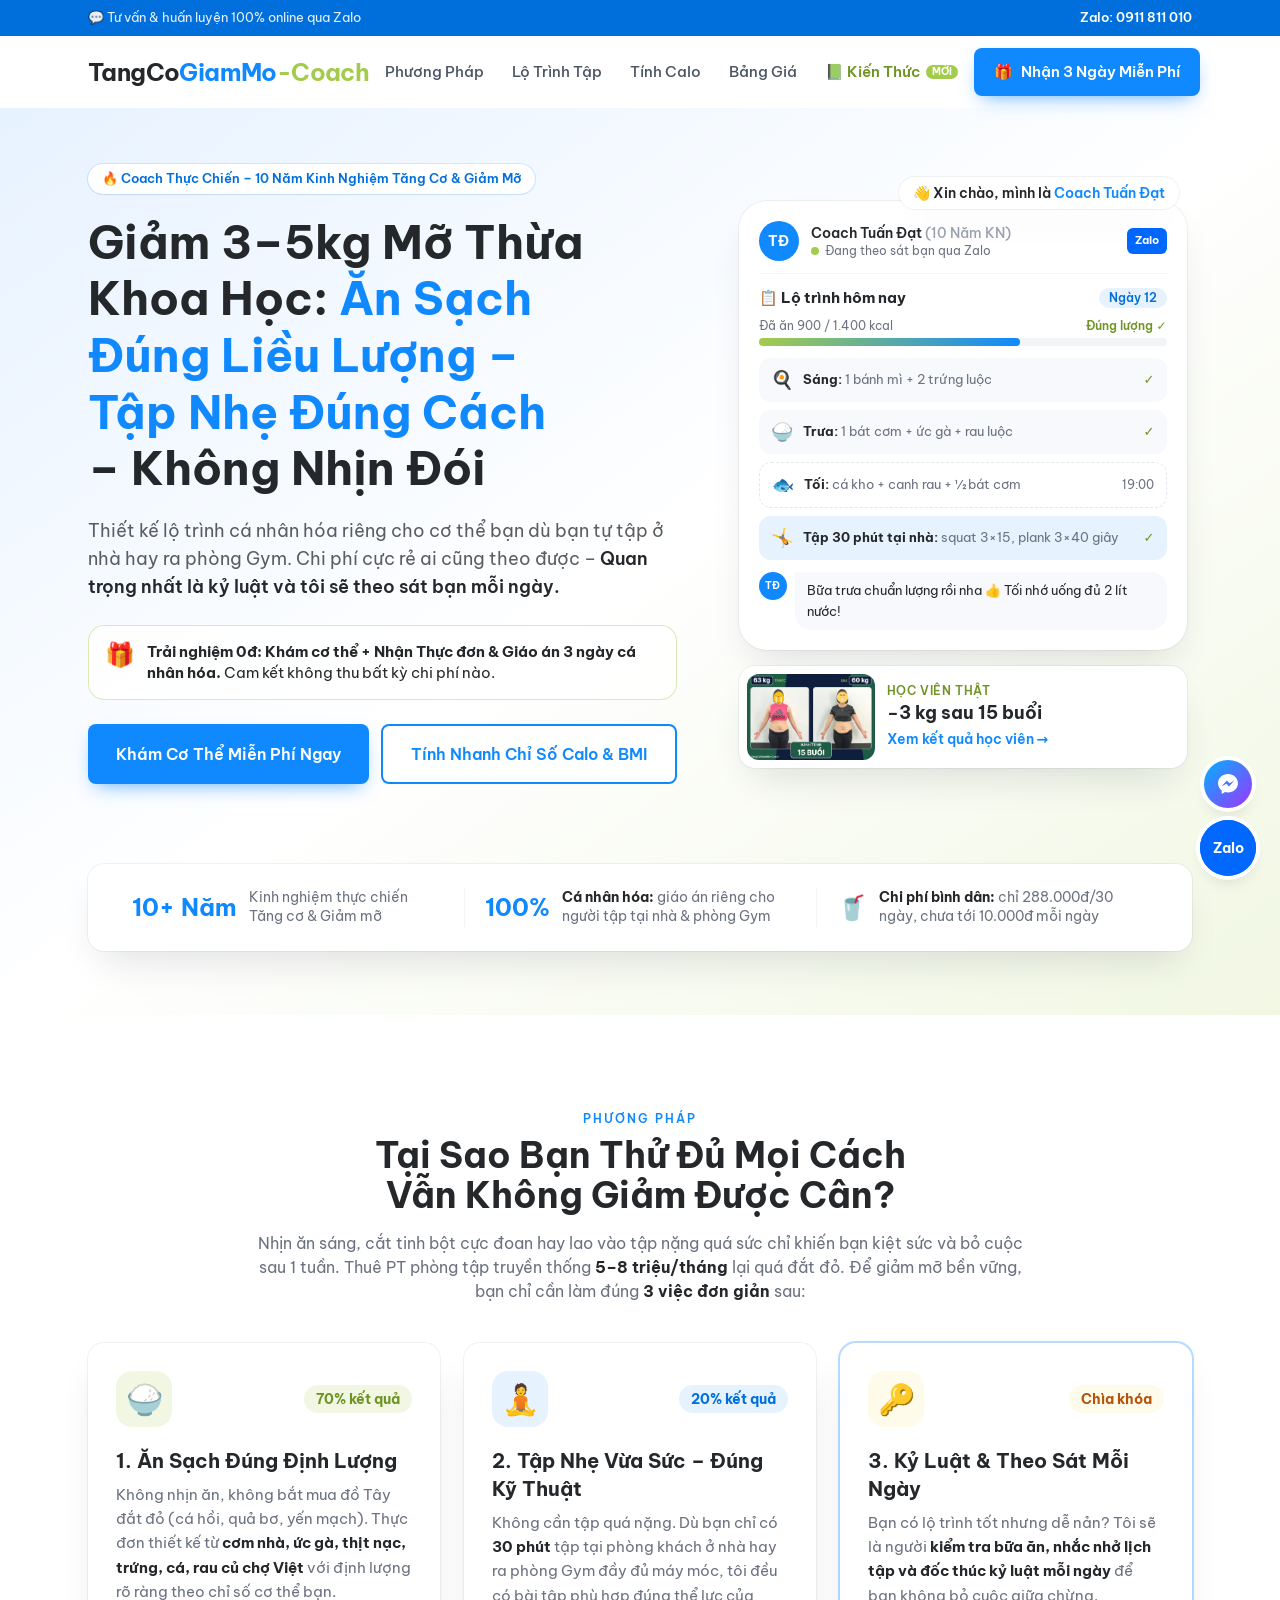
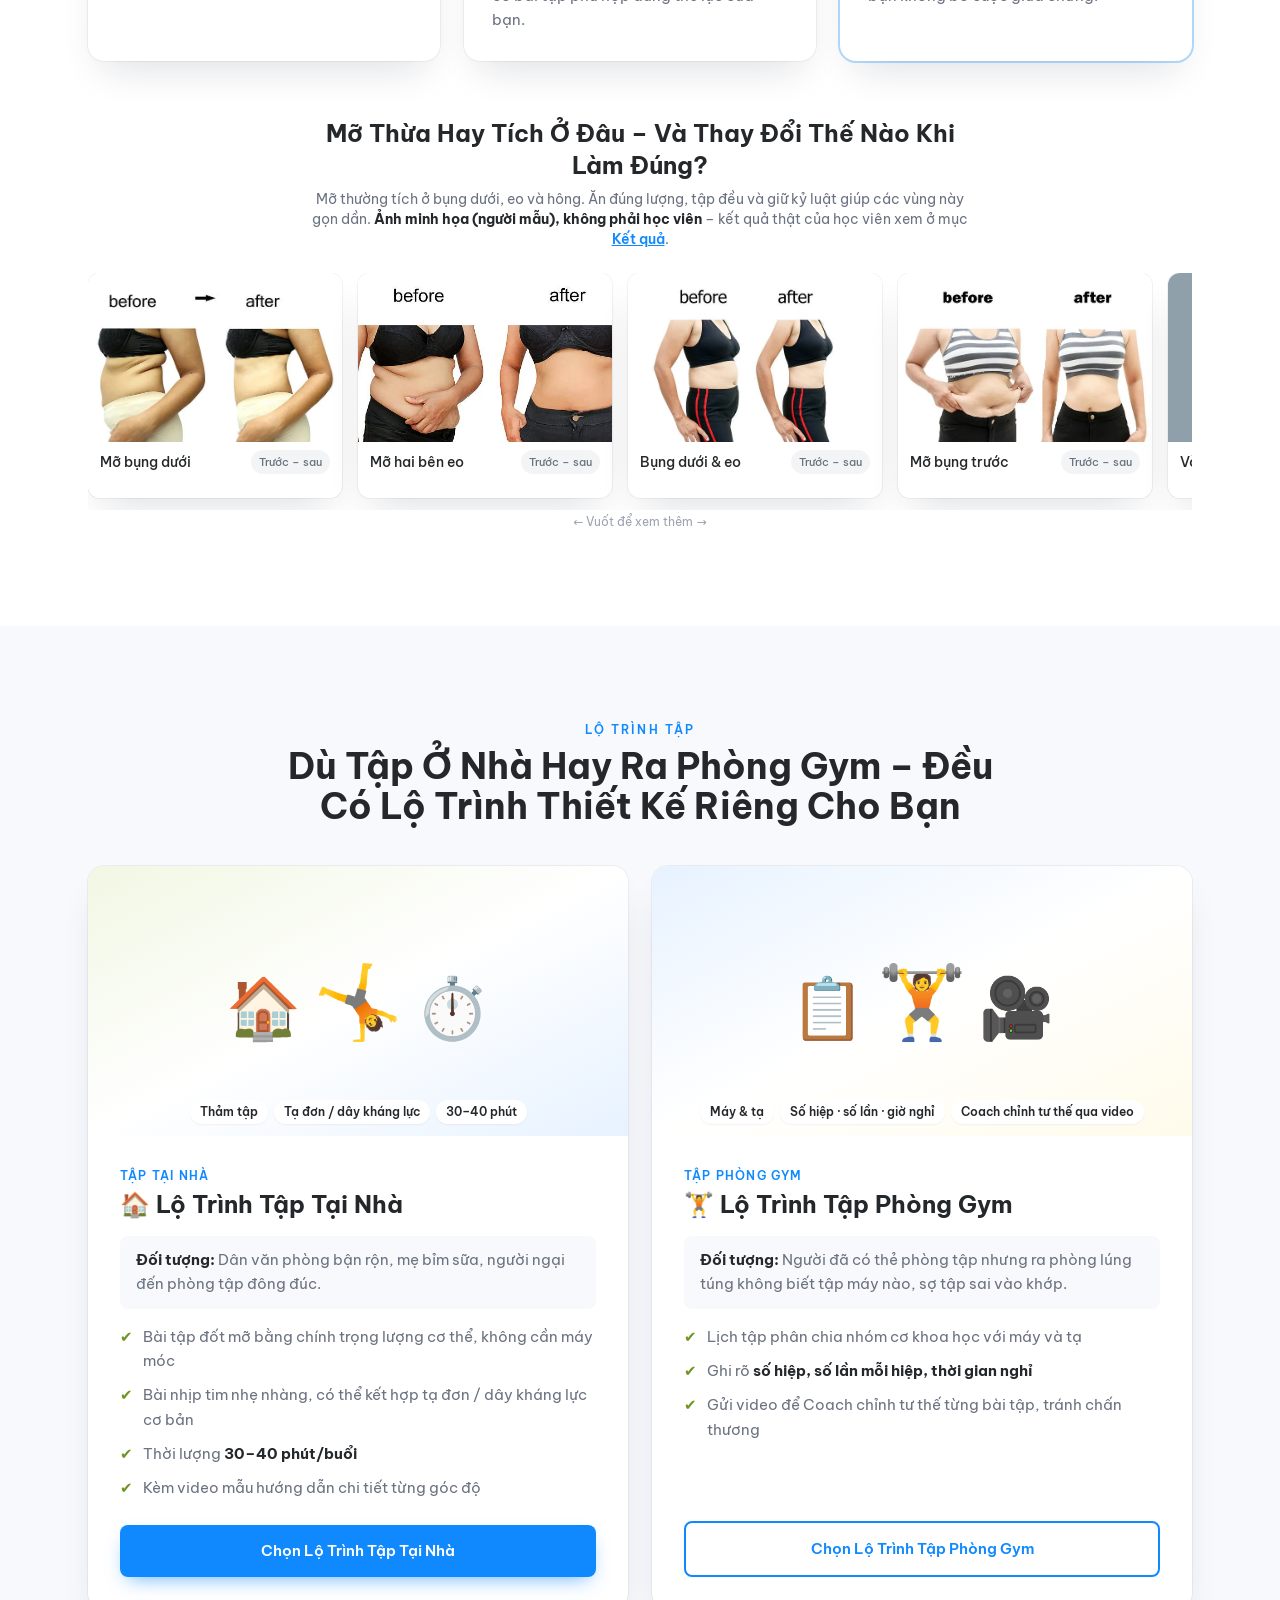
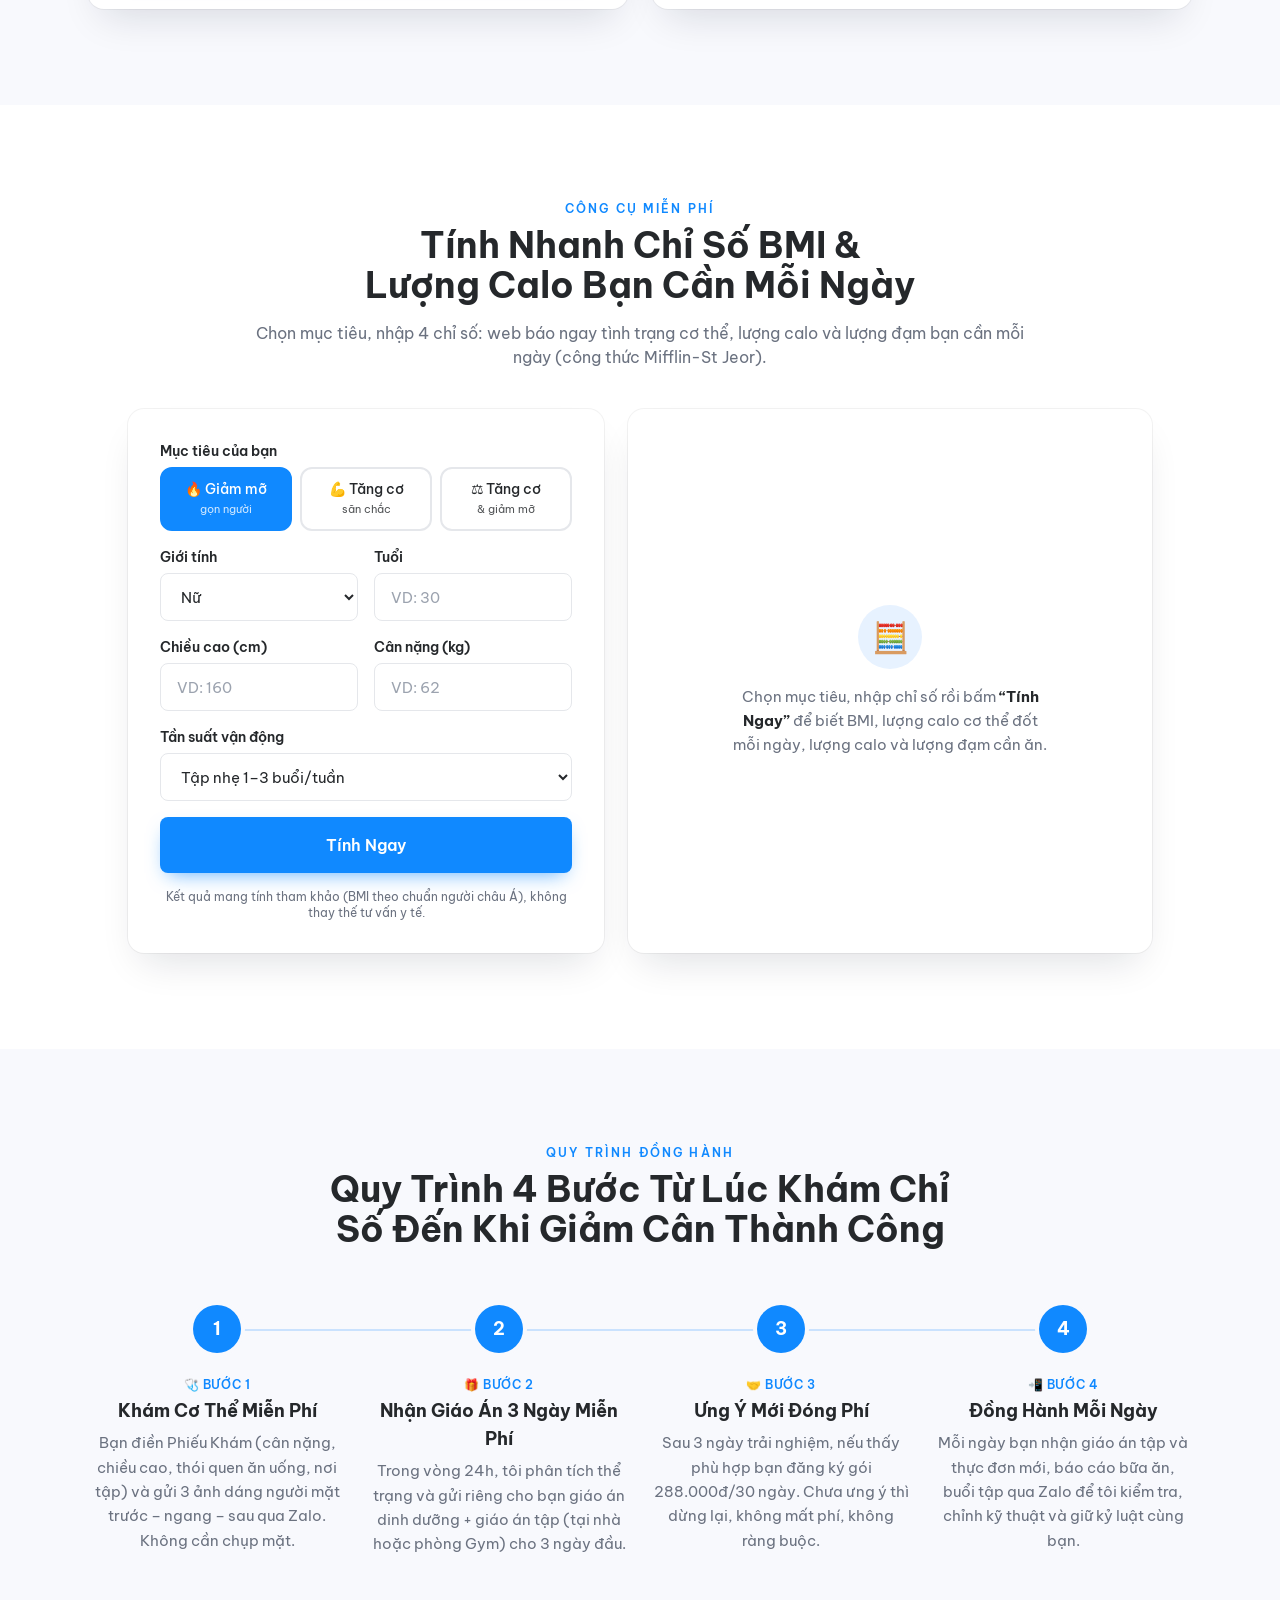
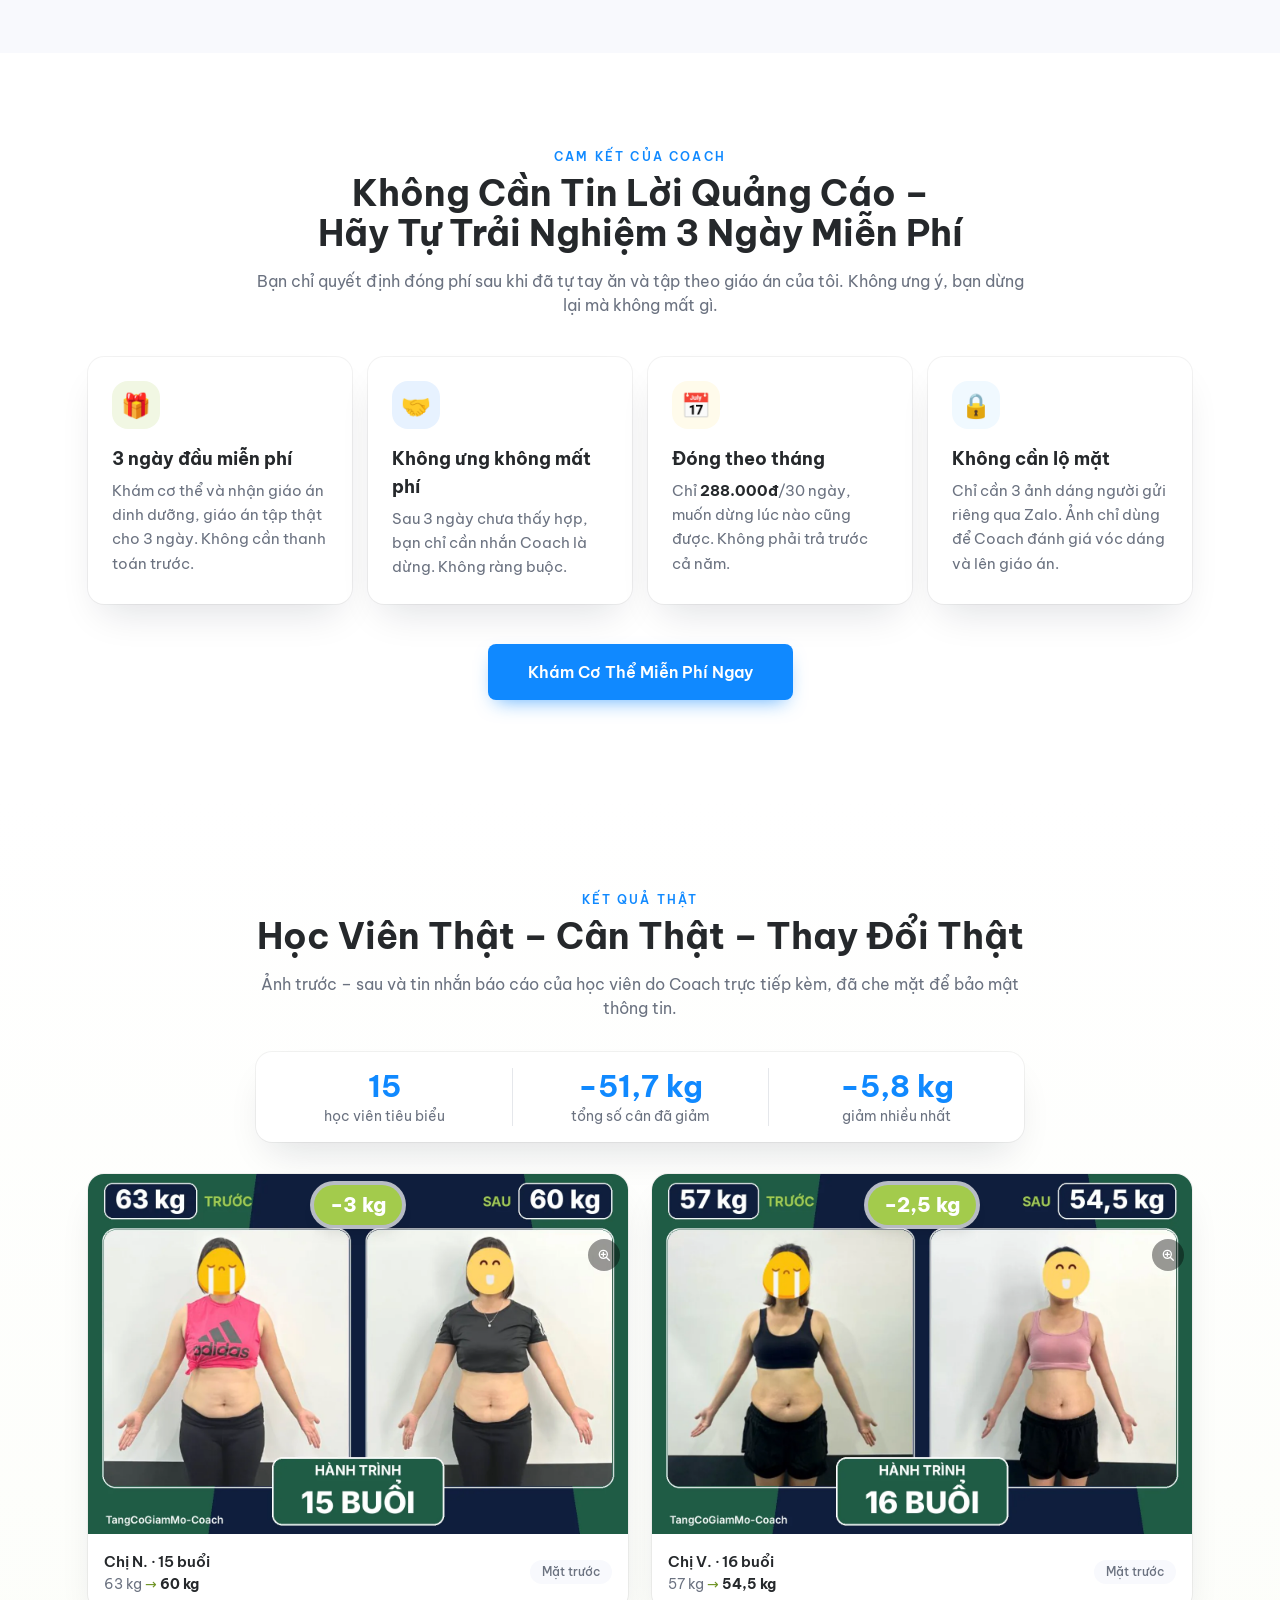
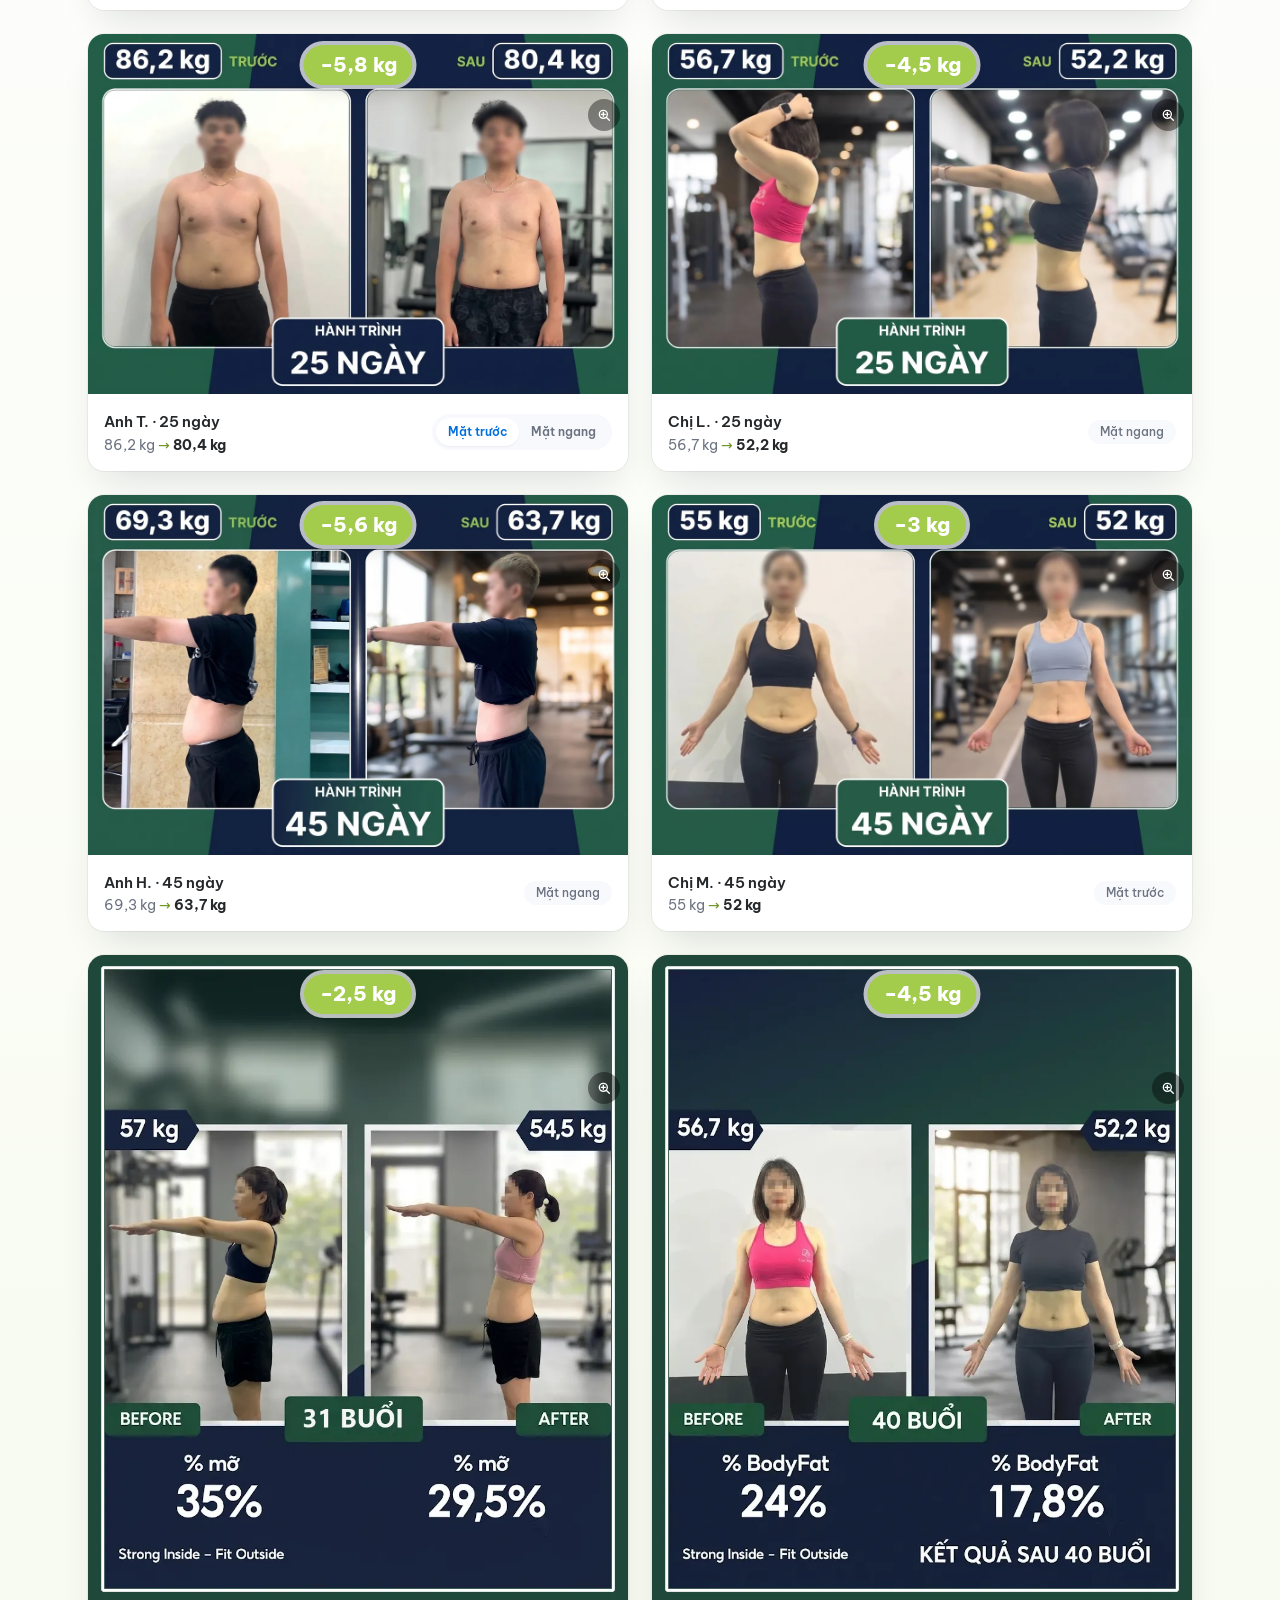
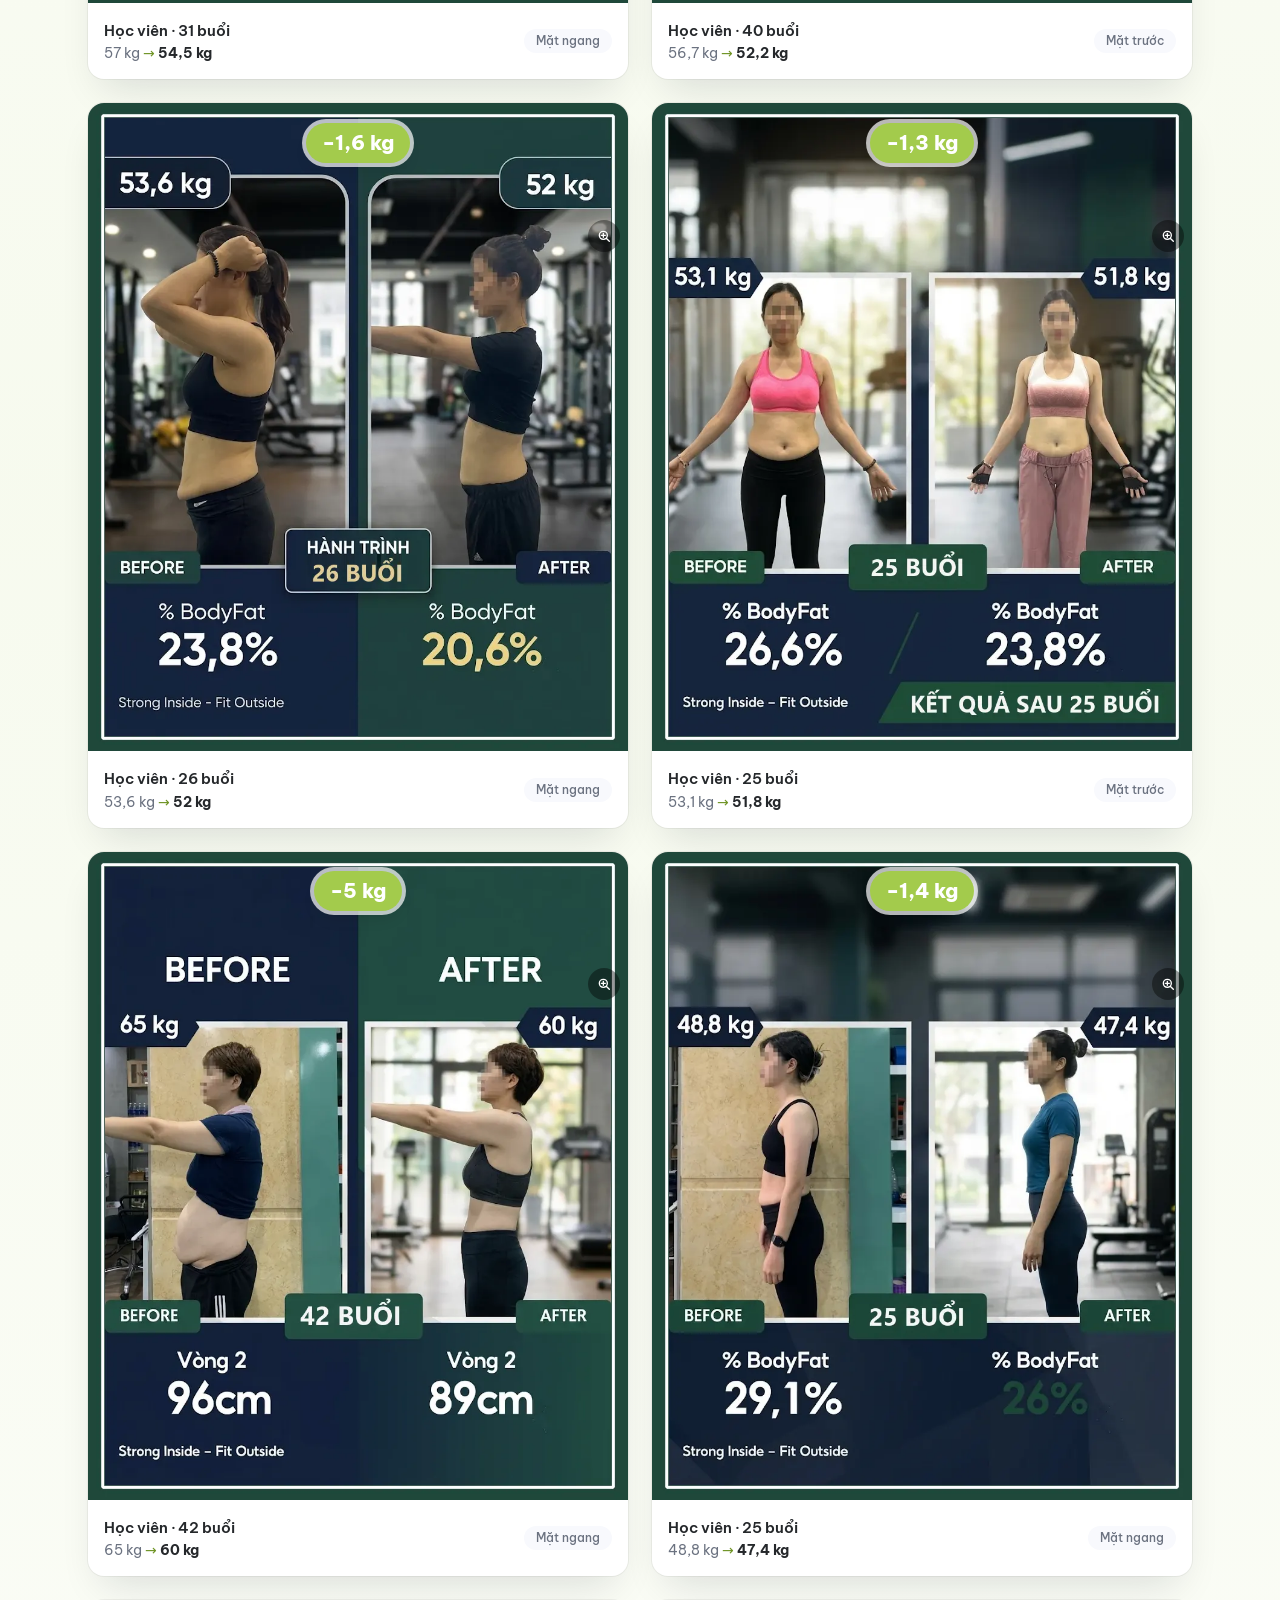
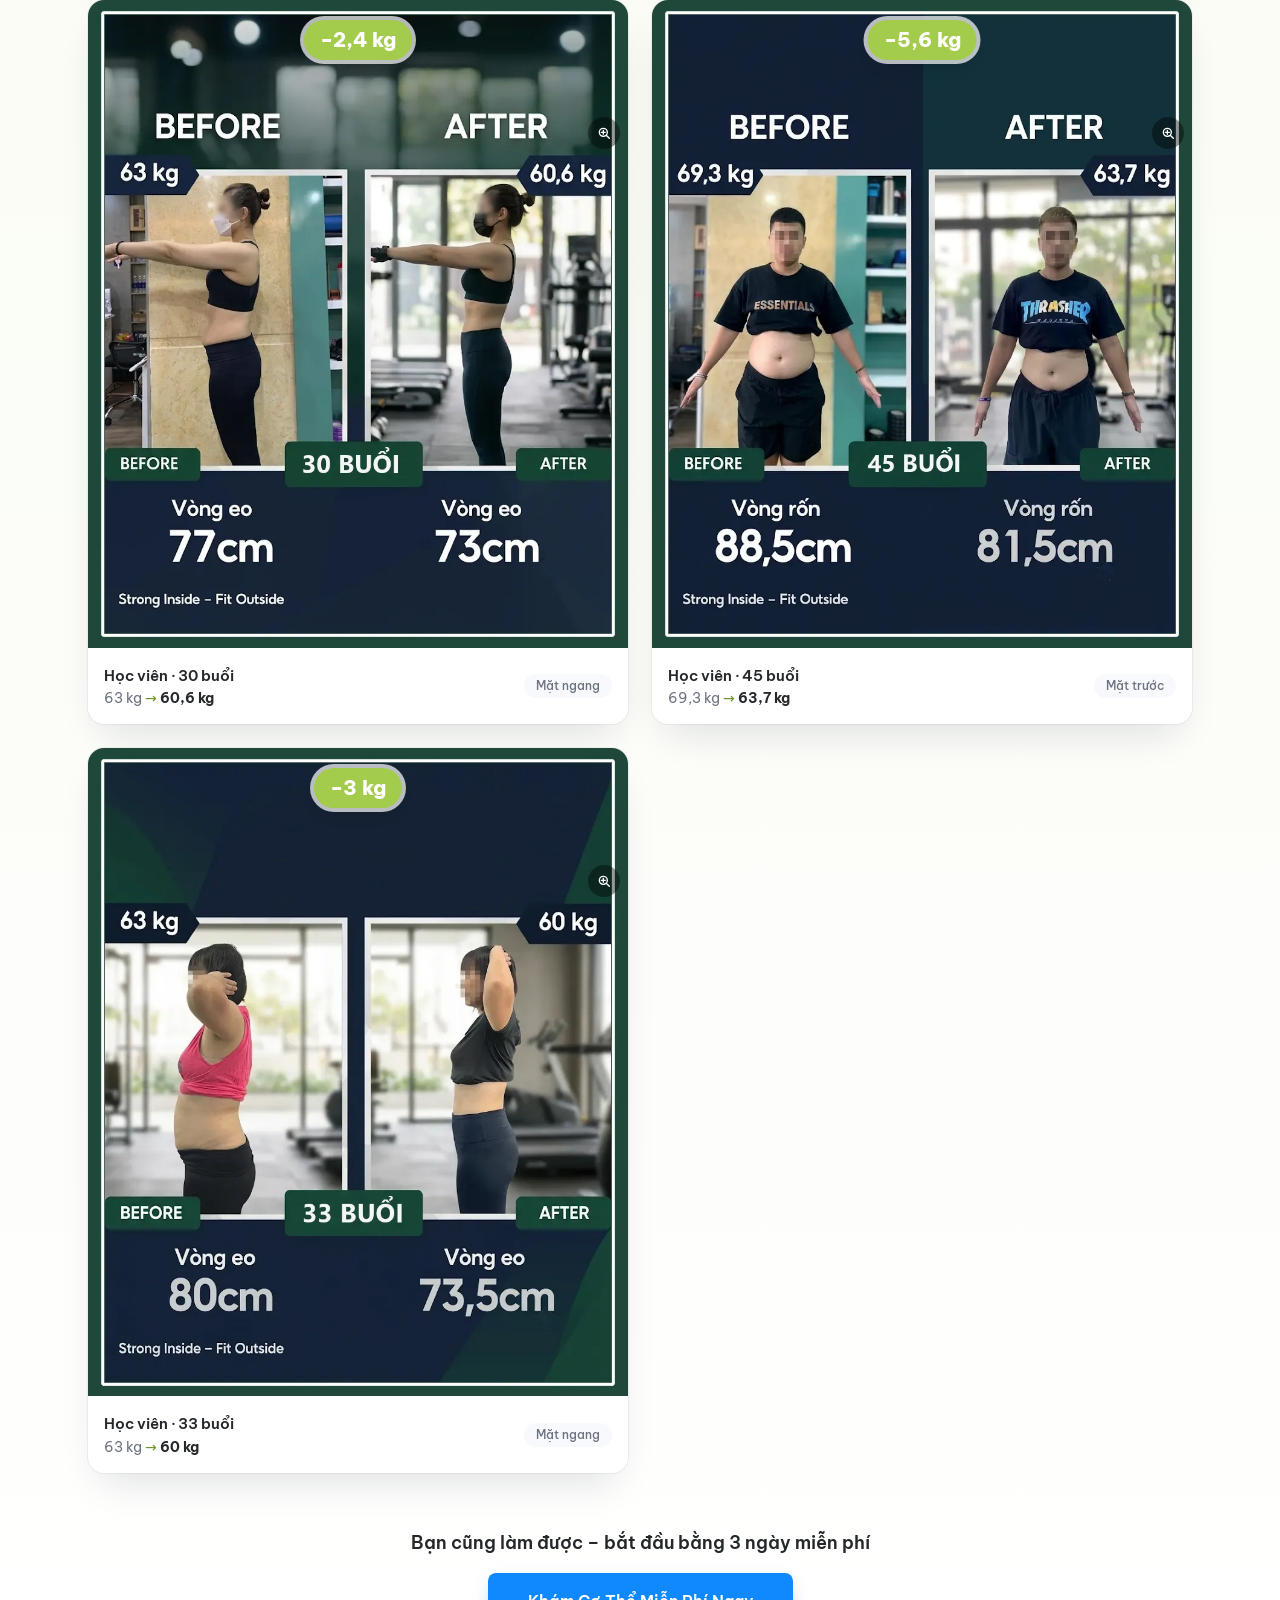
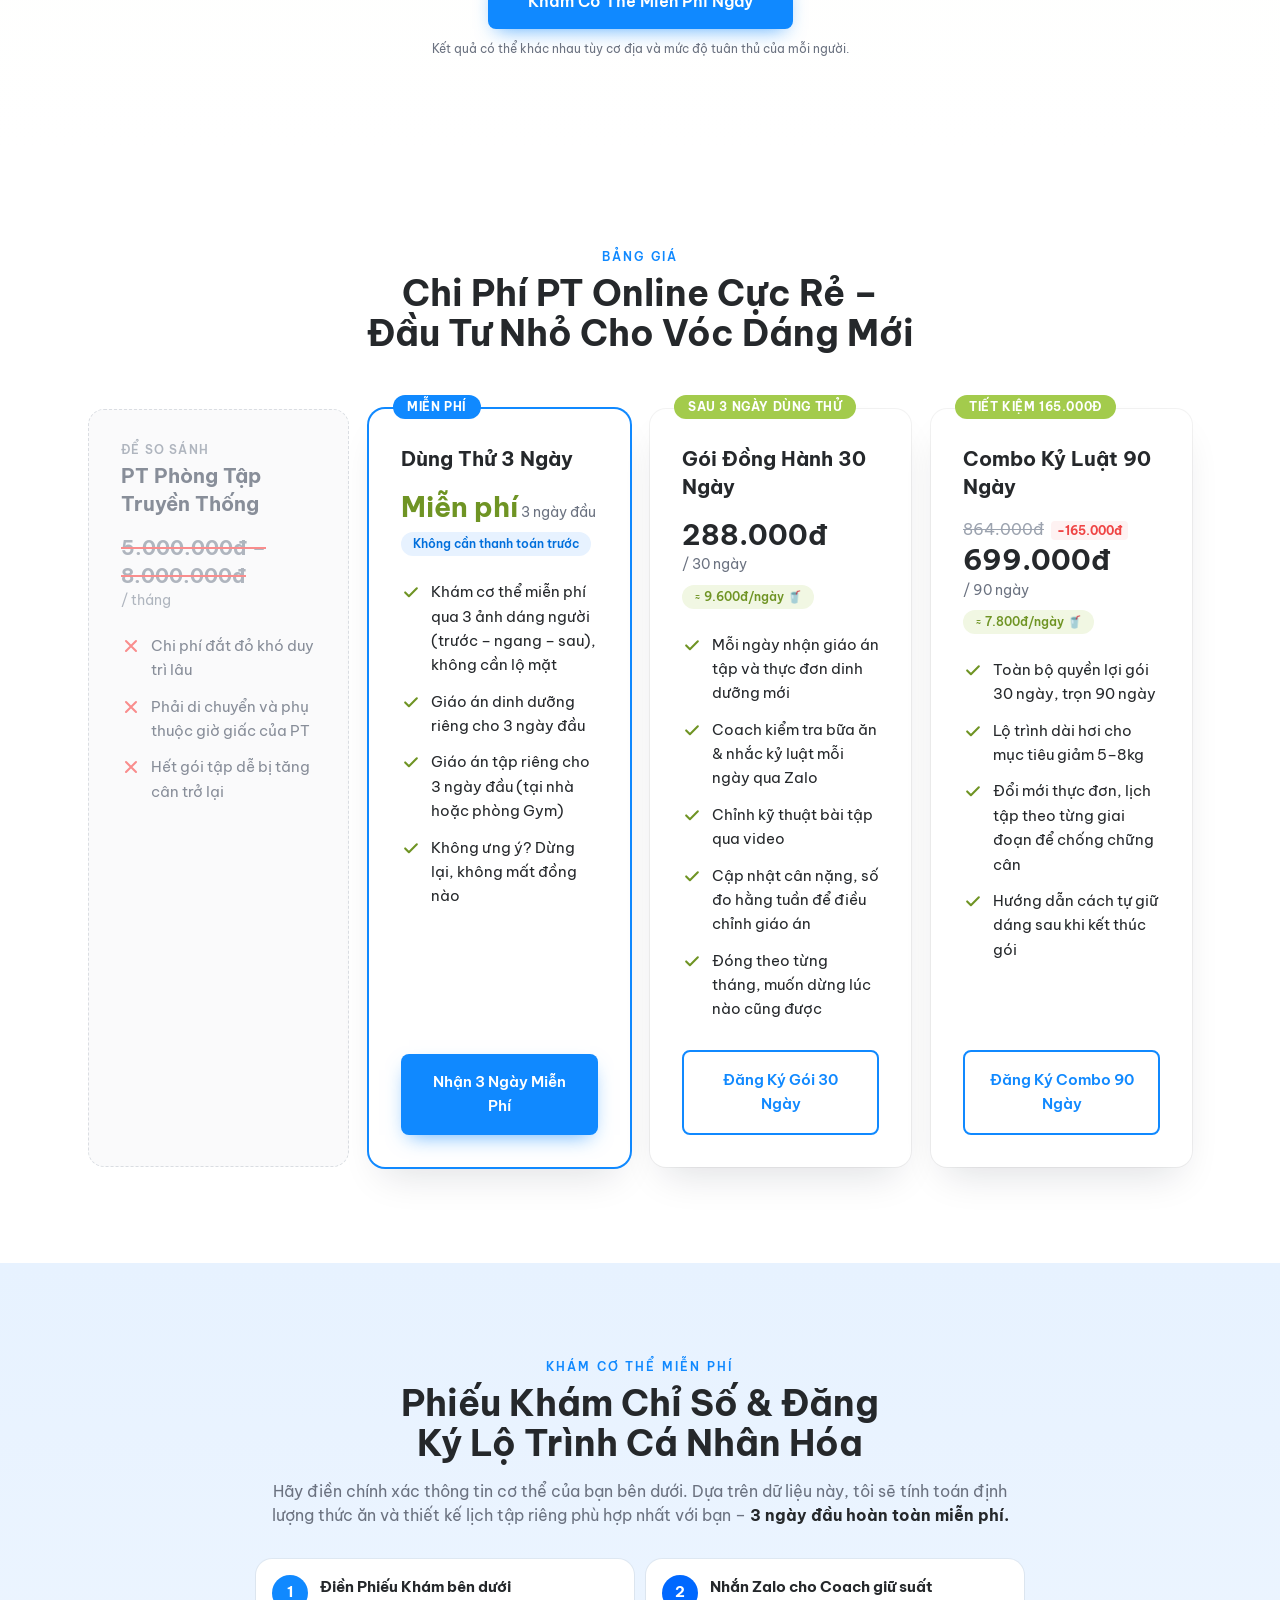
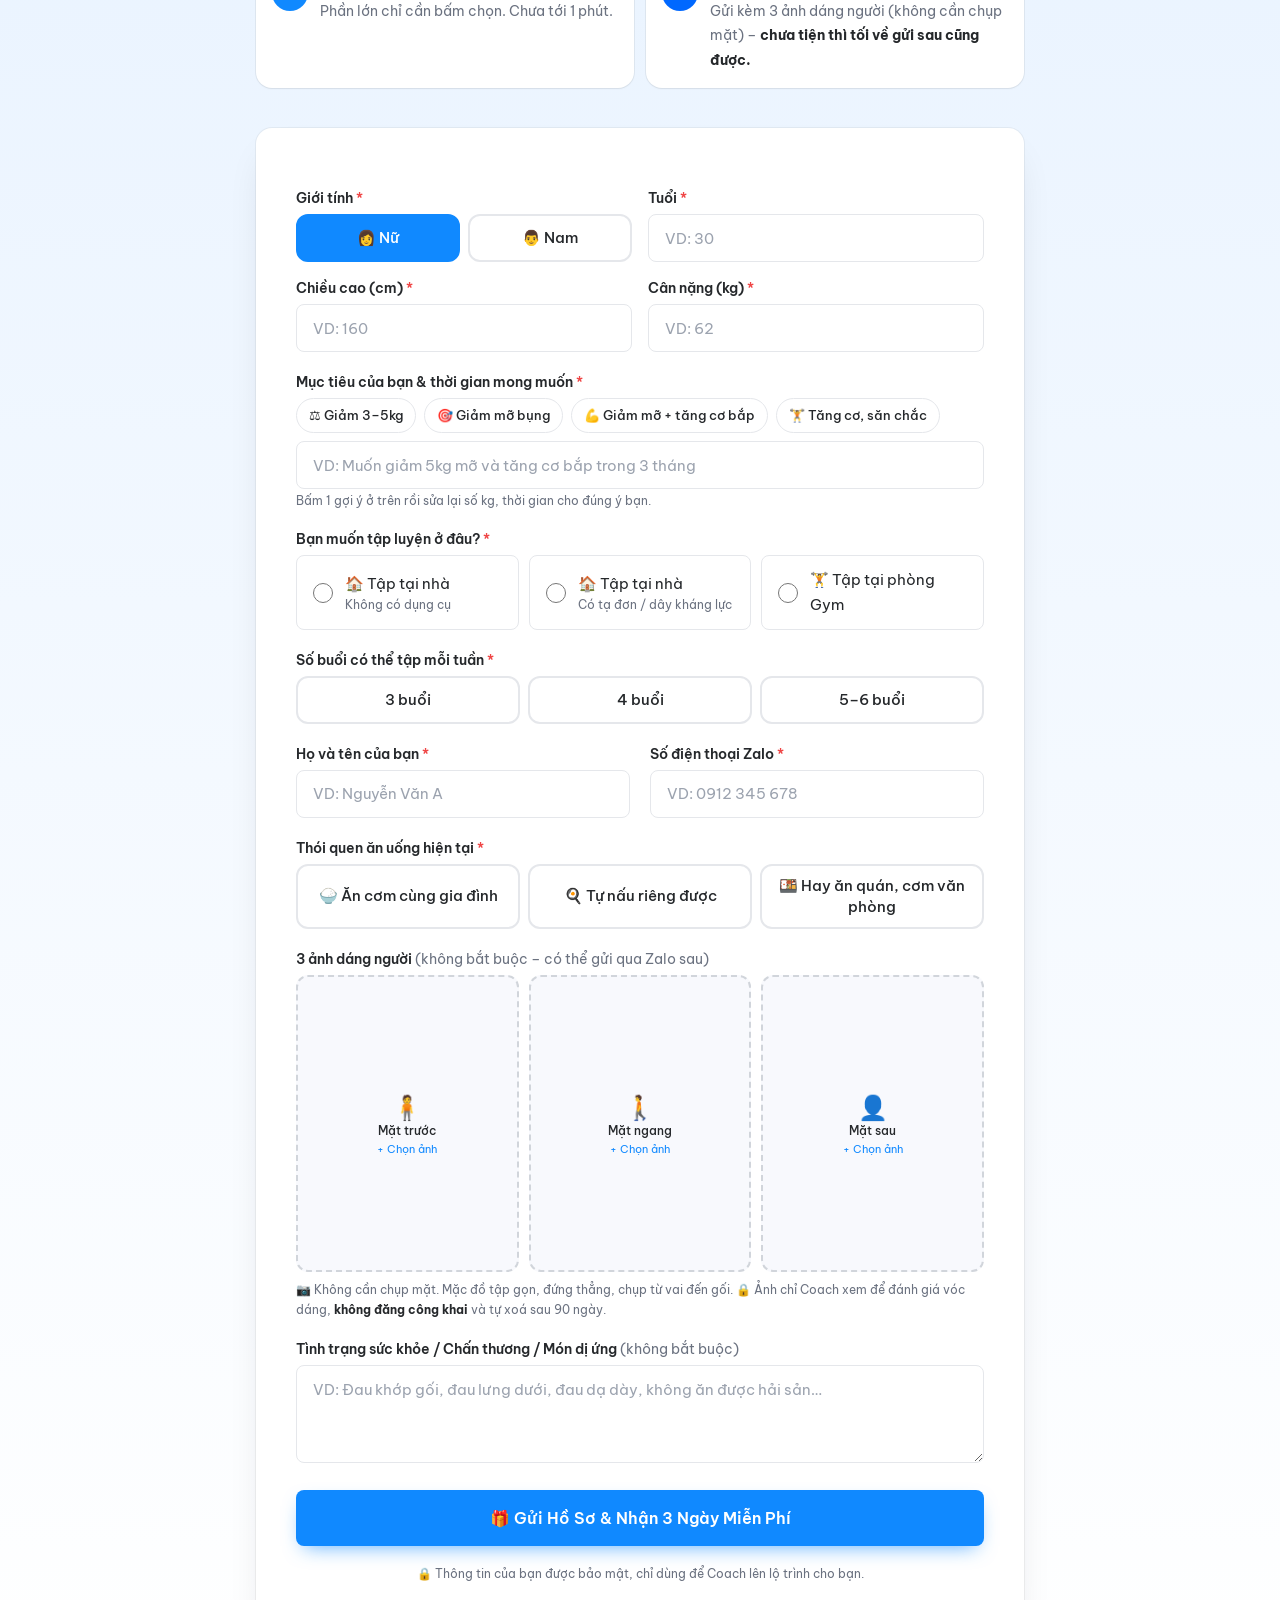
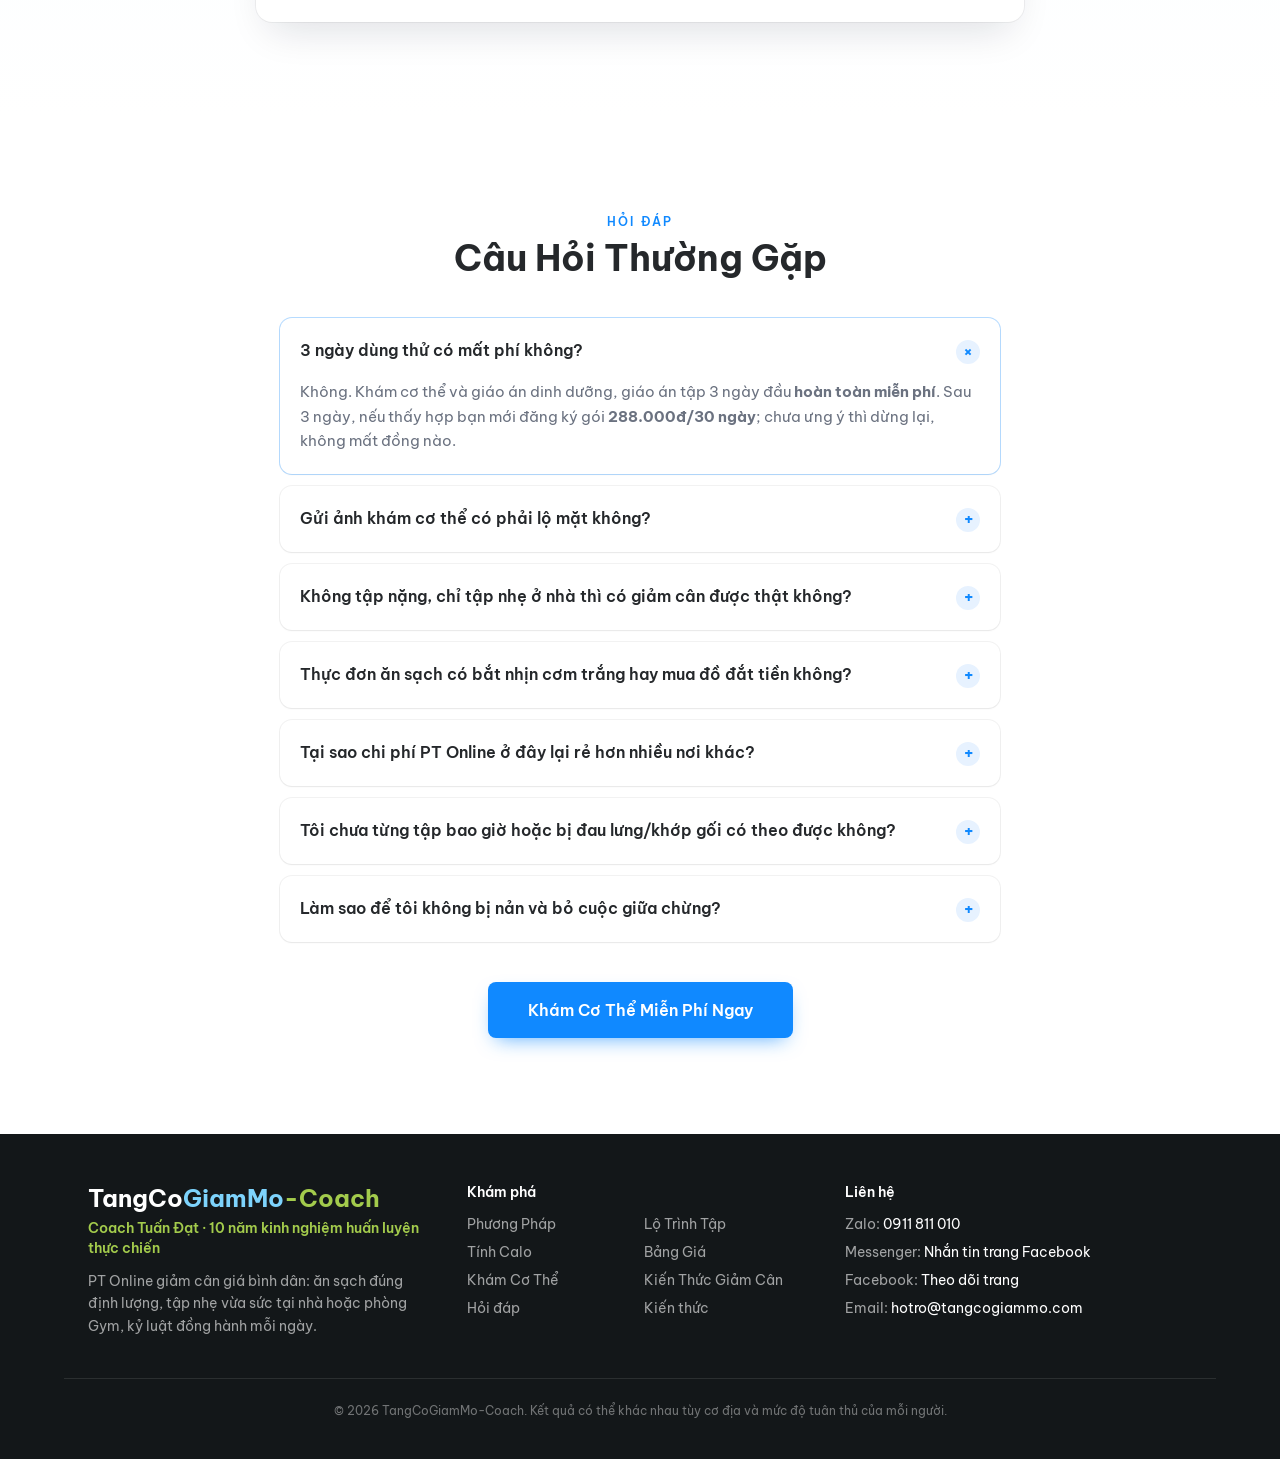
==== commit 13b824b1: "Đổi tên Coach Tuấn Đạt, email hotro@tangcogiammo.com Co-Authored-By: Claude Opus 5.5 <noreply@anthro" ====
--- a/index.html
+++ b/index.html
@@ -41,11 +41,11 @@
   <!-- SITE-CONFIG:START (tự sinh bởi npm run build:css, đừng sửa tay) -->
   <script>if (!window.SITE_CONFIG) {
 window.SITE_CONFIG = {
-  PT_NAME: "Coach Hoàng Nam",
+  PT_NAME: "Coach Tuấn Đạt",
   EXPERIENCE_YEARS: 10,
   ZALO_PHONE: "0911811010",
   FANPAGE_ID: "fitcoach",
-  EMAIL: "hello@fitcoach.vn",
+  EMAIL: "hotro@tangcogiammo.com",
   META_PIXEL_ID: "",
   PRICING: {
     gymPT: {
@@ -215,7 +215,7 @@
           <div class="rounded-[1.75rem] bg-white p-4 shadow-card ring-1 ring-black/5 sm:p-5">
             <!-- đầu khung chat -->
             <div class="flex items-center gap-3 border-b border-gray-100 pb-3">
-              <span class="grid h-10 w-10 shrink-0 place-items-center rounded-full bg-primary text-sm font-bold text-white" data-pt-initials>HN</span>
+              <span class="grid h-10 w-10 shrink-0 place-items-center rounded-full bg-primary text-sm font-bold text-white" data-pt-initials>TĐ</span>
               <div class="min-w-0 flex-1">
                 <p class="truncate text-sm font-semibold text-heading"><span data-pt-name>Coach</span> <span class="font-medium text-gray-400">(<span data-years>10</span> Năm KN)</span></p>
                 <p class="flex items-center gap-1.5 text-xs"><span class="h-2 w-2 rounded-full bg-leaf"></span>Đang theo sát bạn qua Zalo</p>
@@ -239,7 +239,7 @@
             </ul>
             <!-- tin nhắn Coach -->
             <div class="mt-3 flex gap-2">
-              <span class="grid h-7 w-7 shrink-0 place-items-center rounded-full bg-primary text-[10px] font-bold text-white" data-pt-initials>HN</span>
+              <span class="grid h-7 w-7 shrink-0 place-items-center rounded-full bg-primary text-[10px] font-bold text-white" data-pt-initials>TĐ</span>
               <p class="rounded-2xl rounded-tl-sm bg-light px-3 py-2 text-[13px] text-heading">Bữa trưa chuẩn lượng rồi nha 👍 Tối nhớ uống đủ 2 lít nước!</p>
             </div>
           </div>
@@ -911,7 +911,7 @@
     const YEARS = CFG.EXPERIENCE_YEARS || 10;
     $$("[data-pt-name]").forEach((el) => (el.textContent = COACH));
     $$("[data-years]").forEach((el) => (el.textContent = YEARS));
-    // Chữ viết tắt trên ảnh đại diện: "Coach Hoàng Nam" -> "HN"
+    // Chữ viết tắt trên ảnh đại diện: "Coach Tuấn Đạt" -> "TĐ"
     const INITIALS = COACH.replace(/^(coach|pt)\s+/i, "").split(/\s+/).filter(Boolean).slice(-2).map((w) => w[0]).join("").toUpperCase() || "C";
     $$("[data-pt-initials]").forEach((el) => (el.textContent = INITIALS));
 
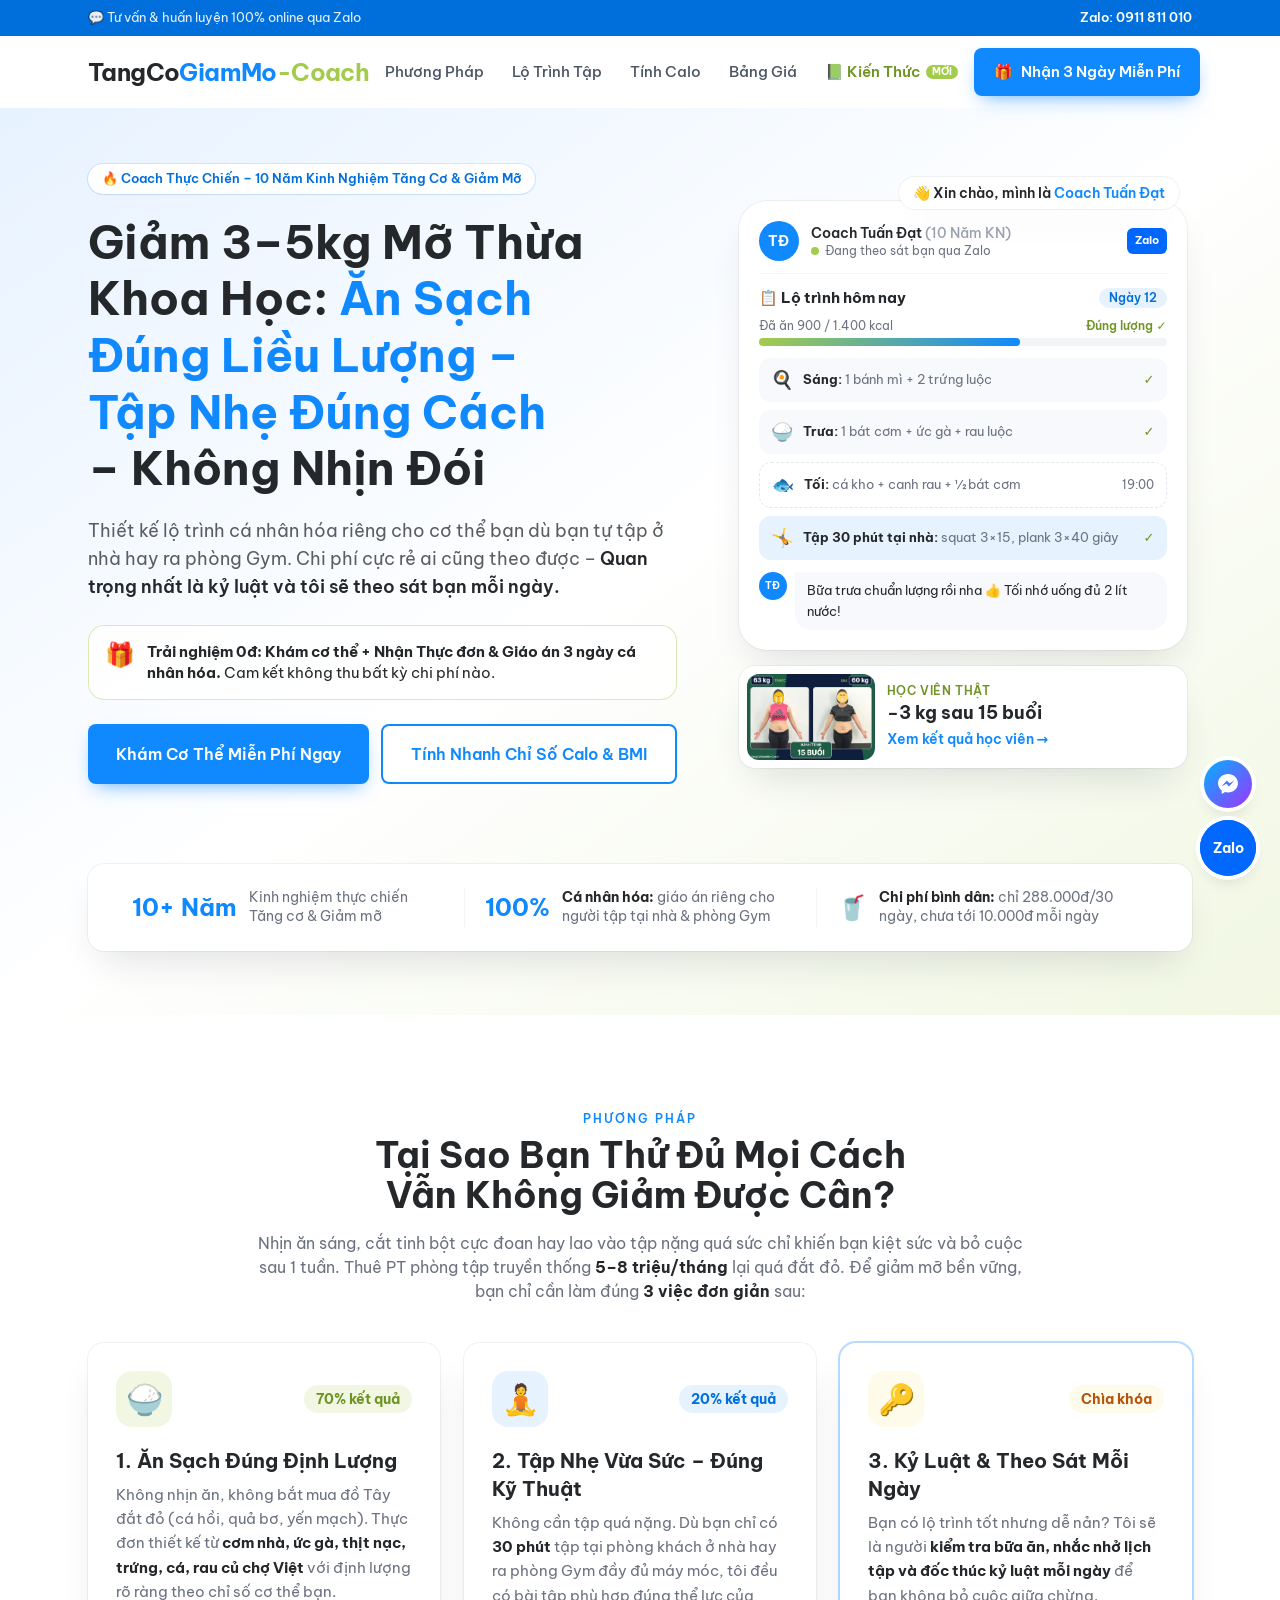
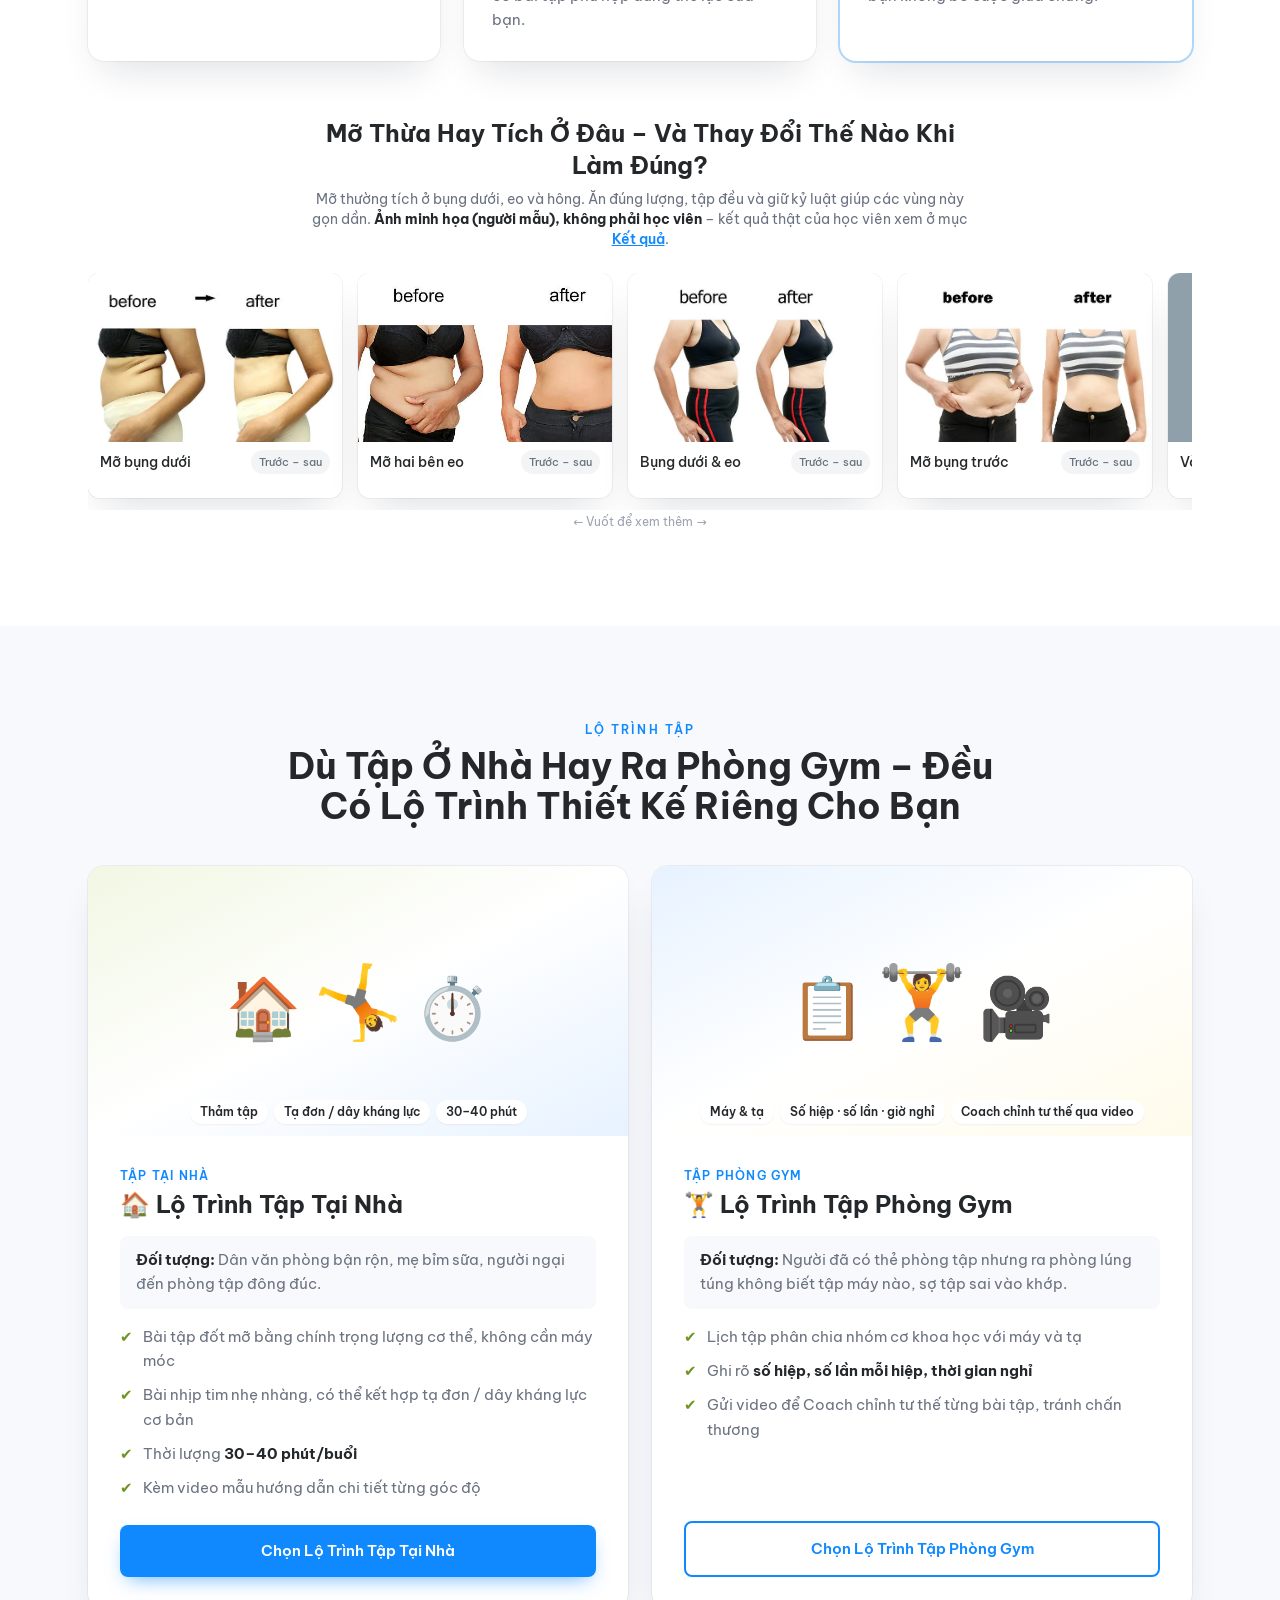
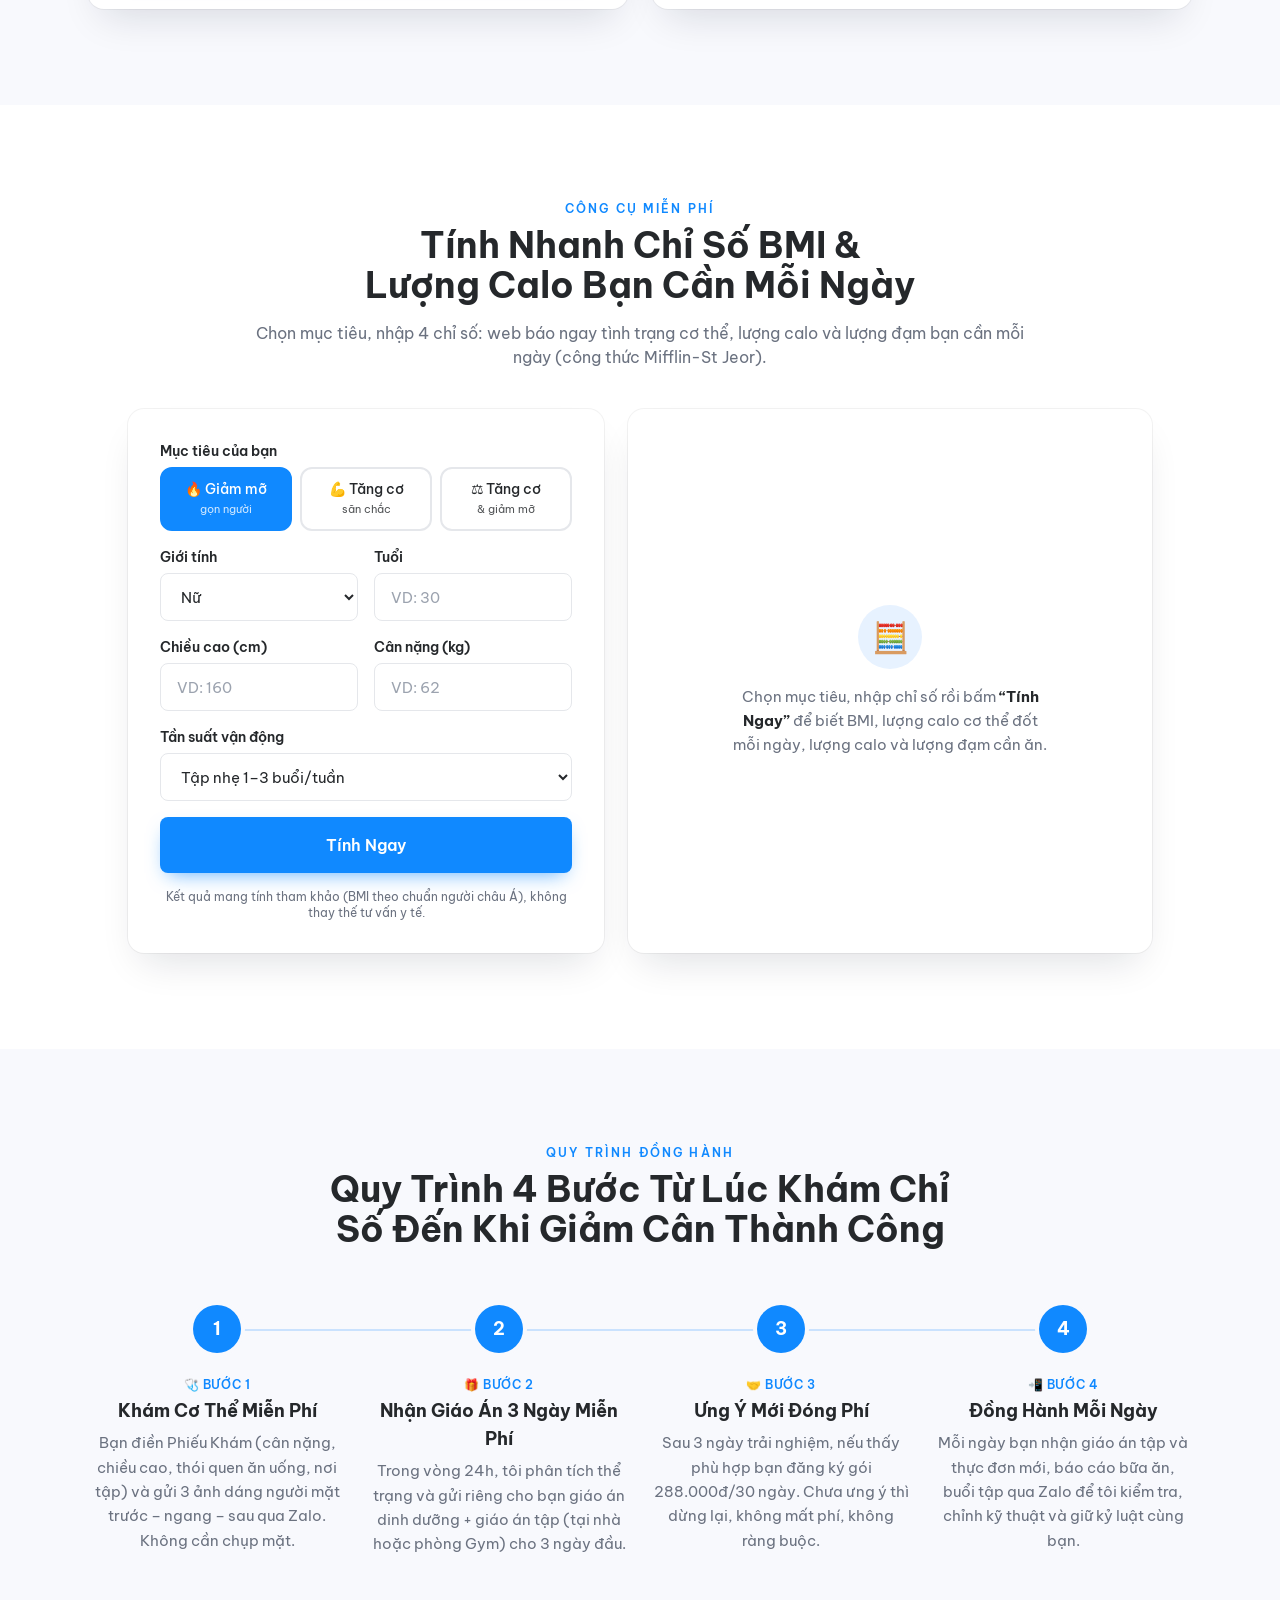
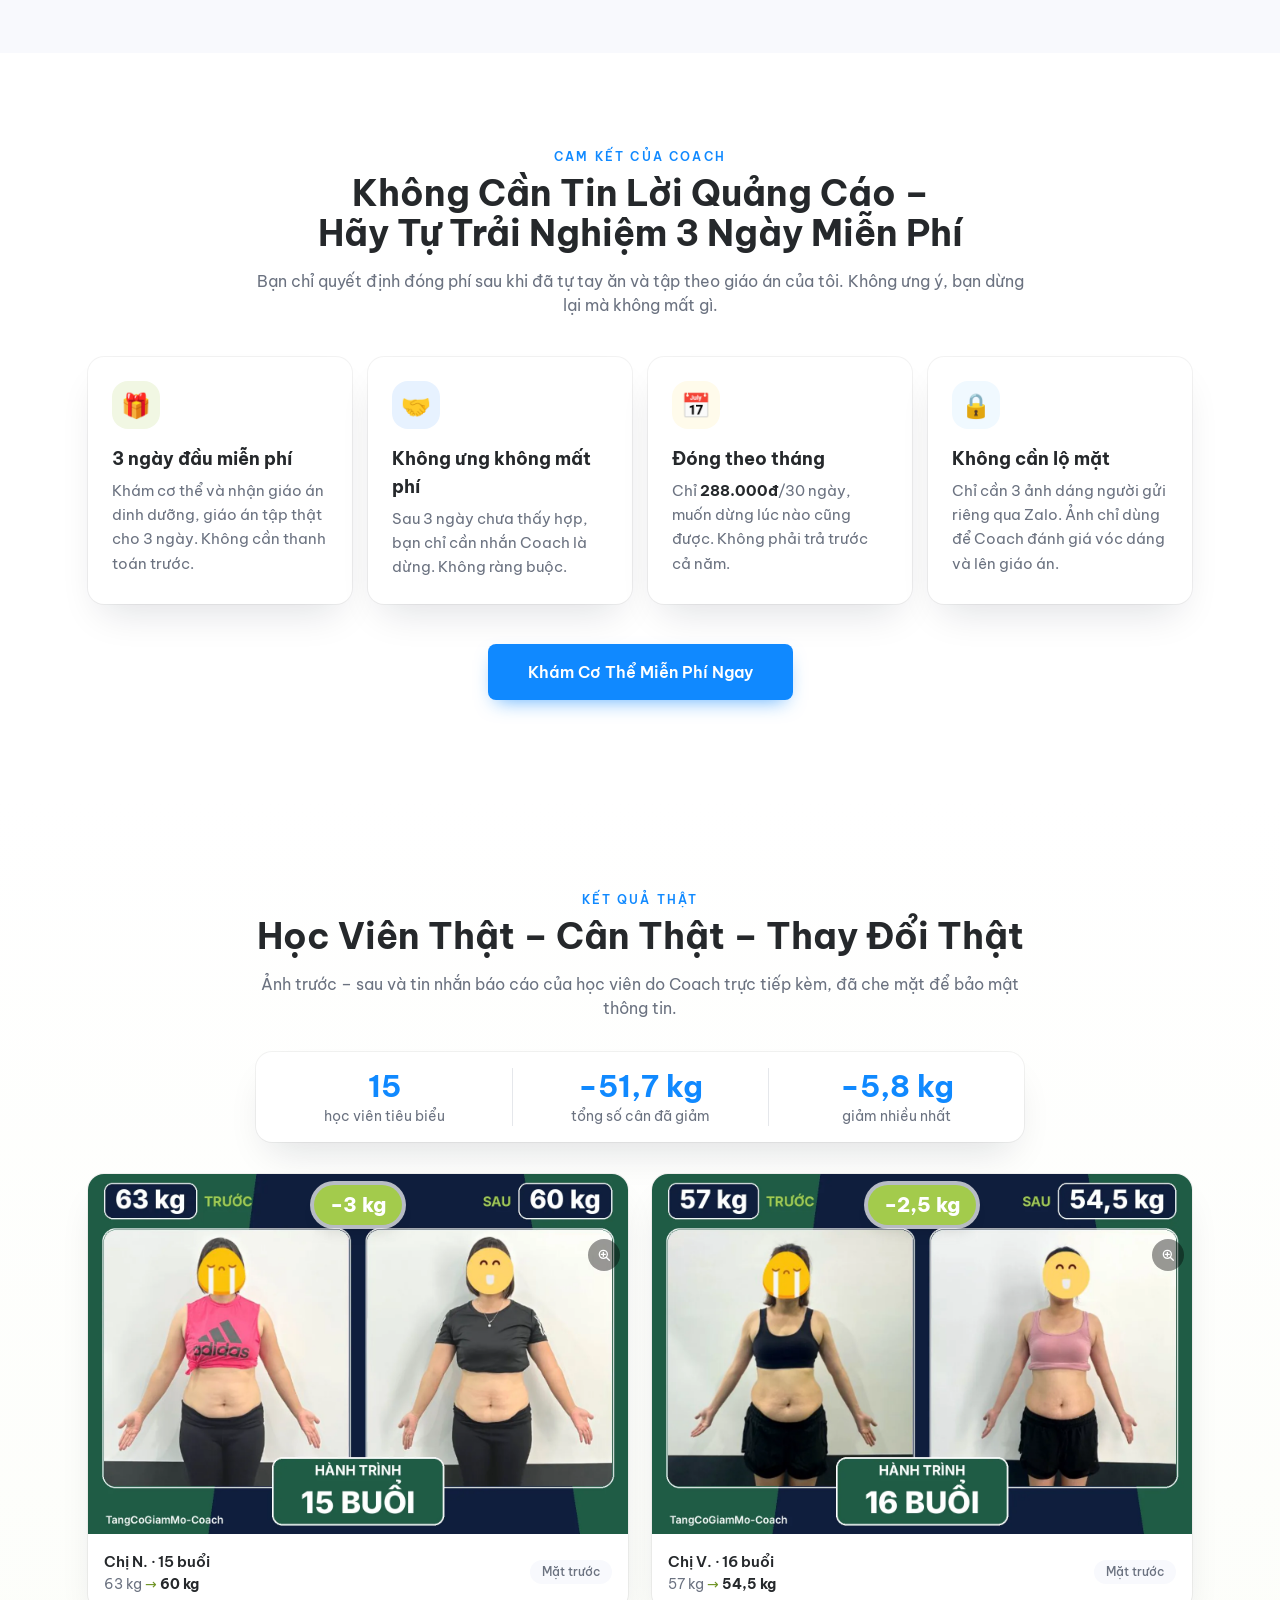
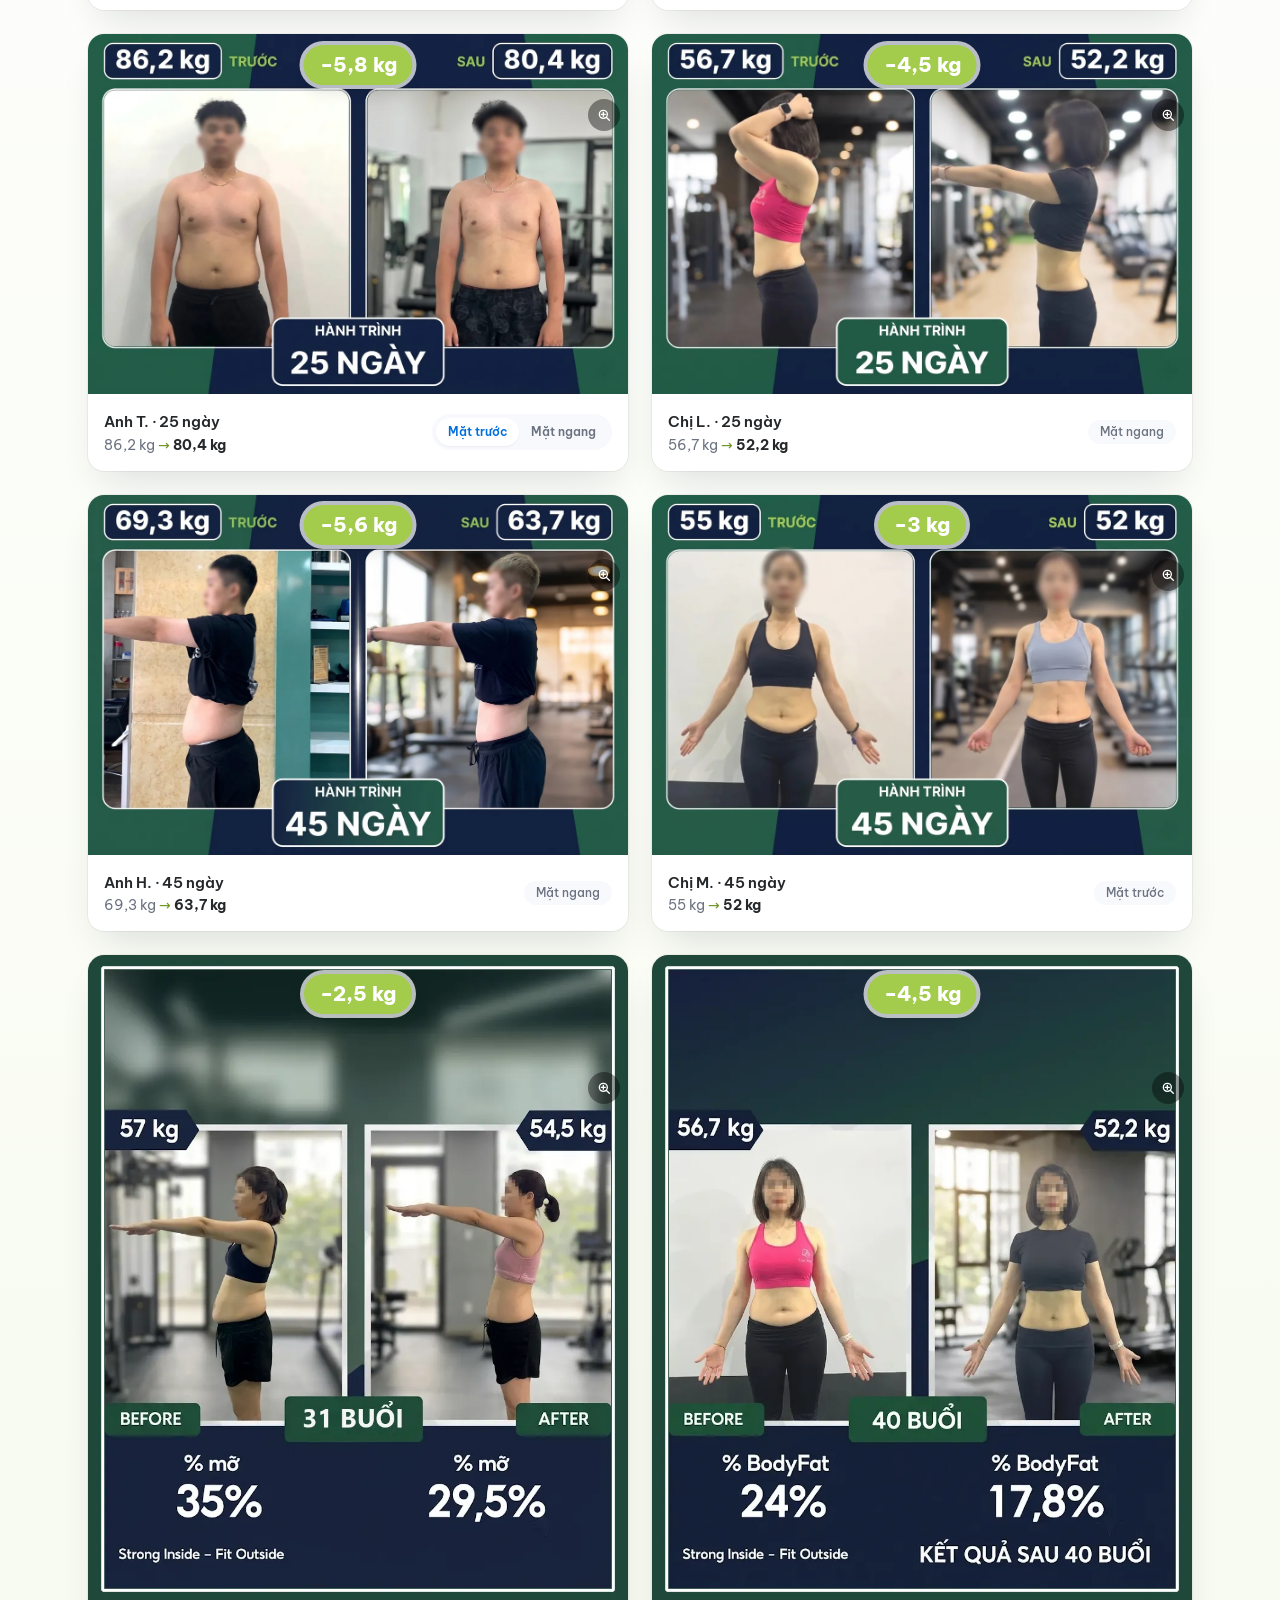
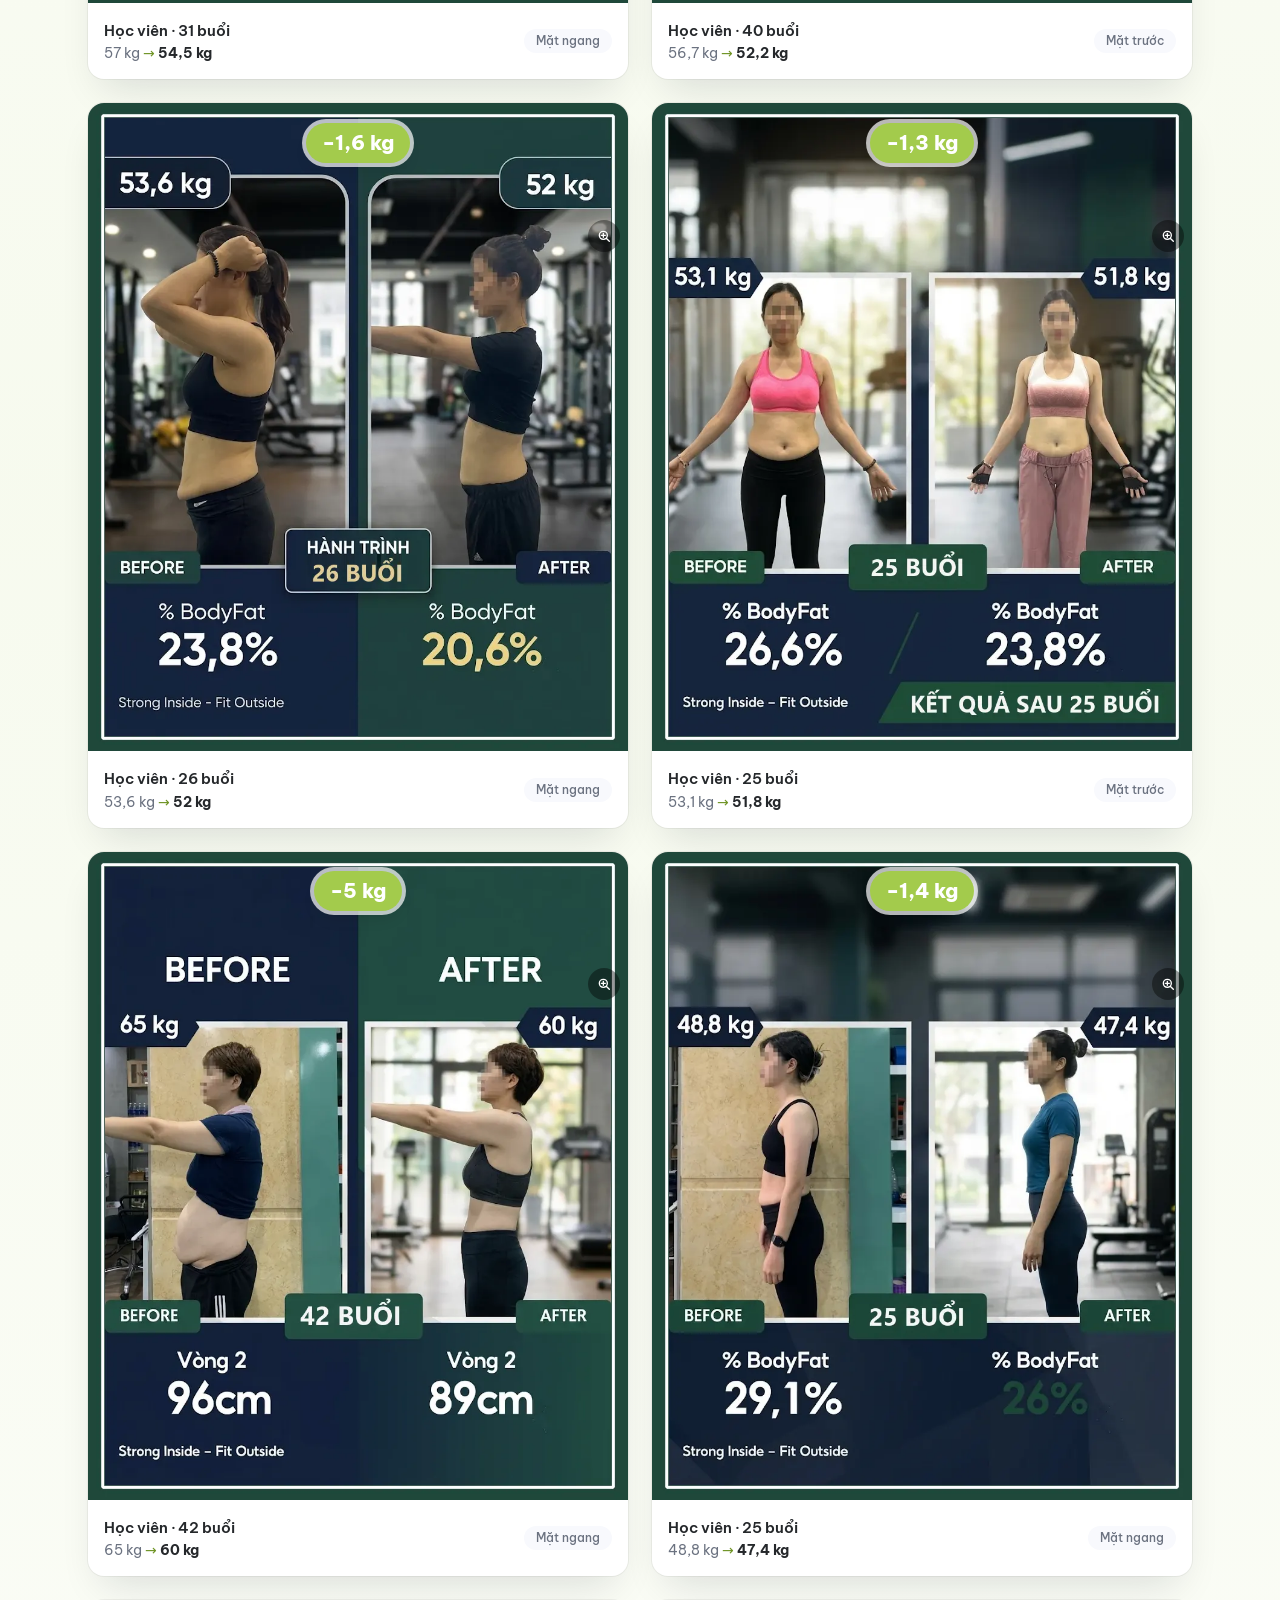
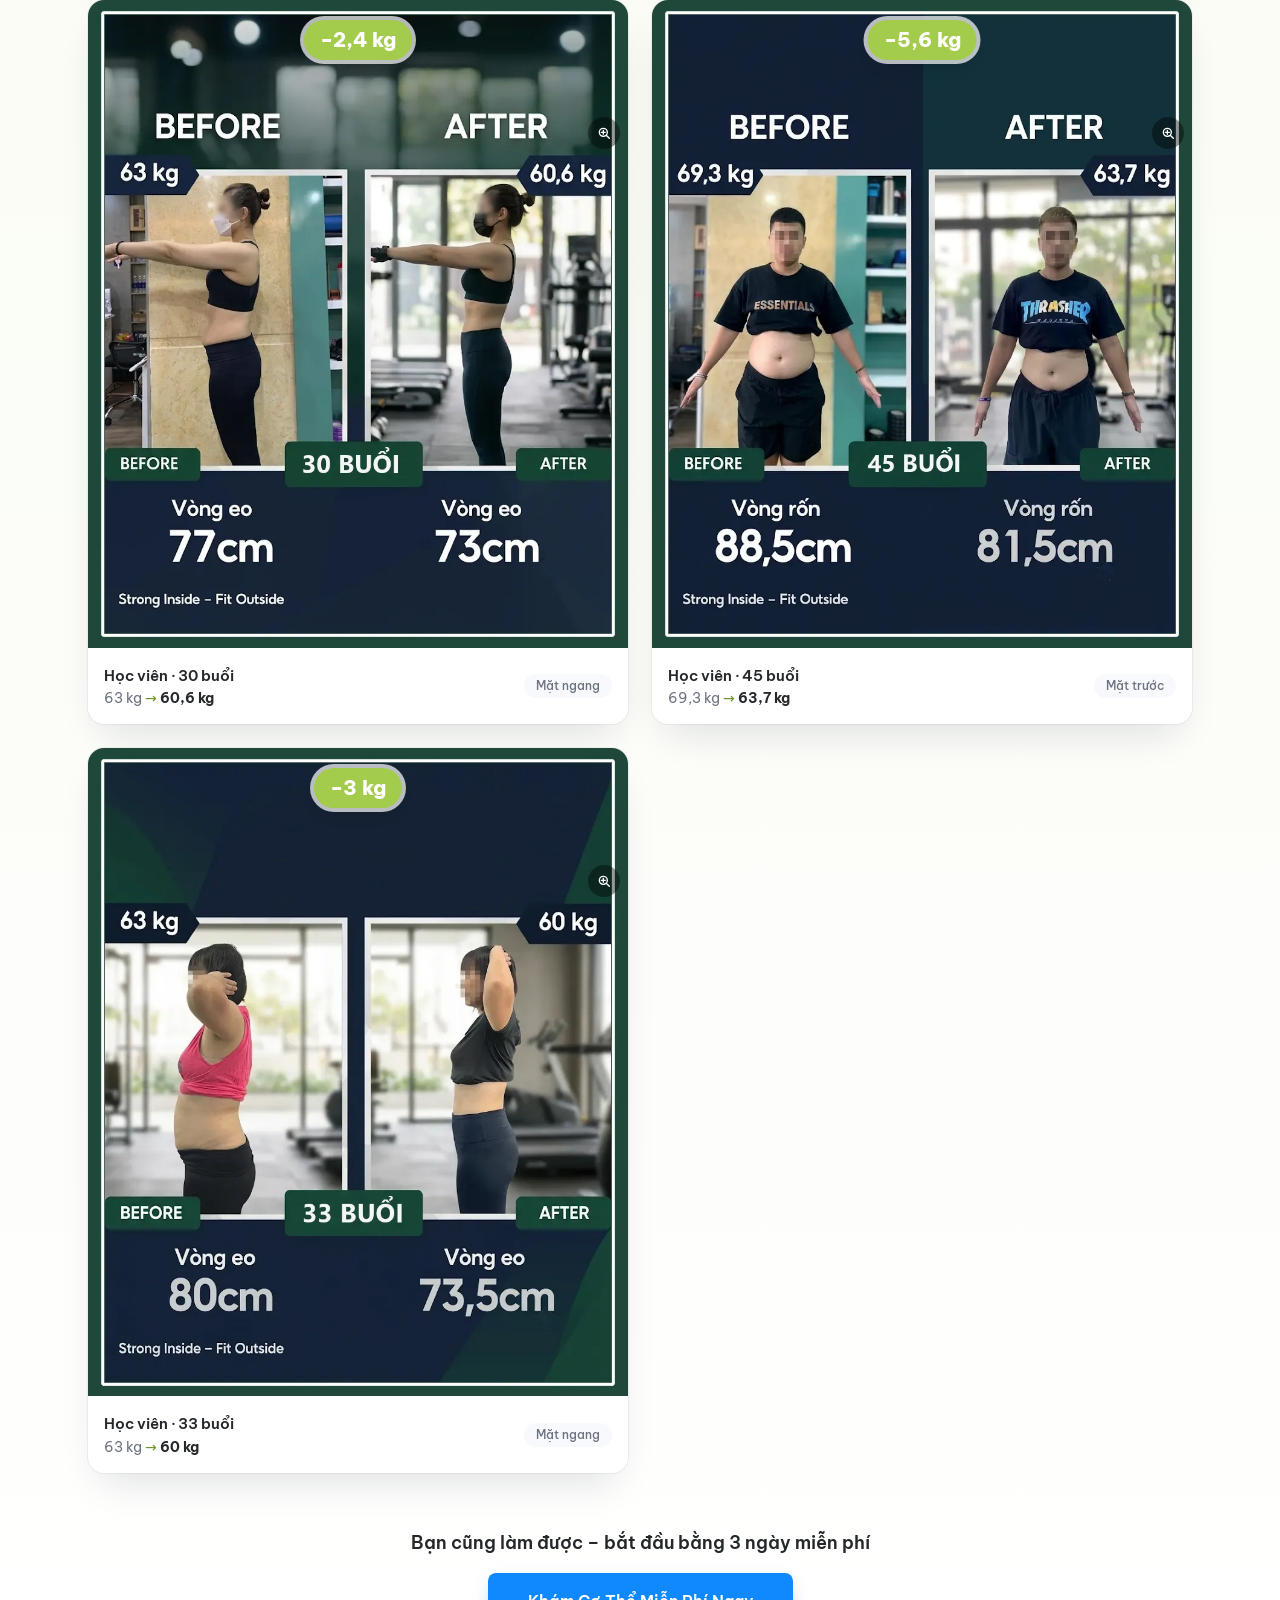
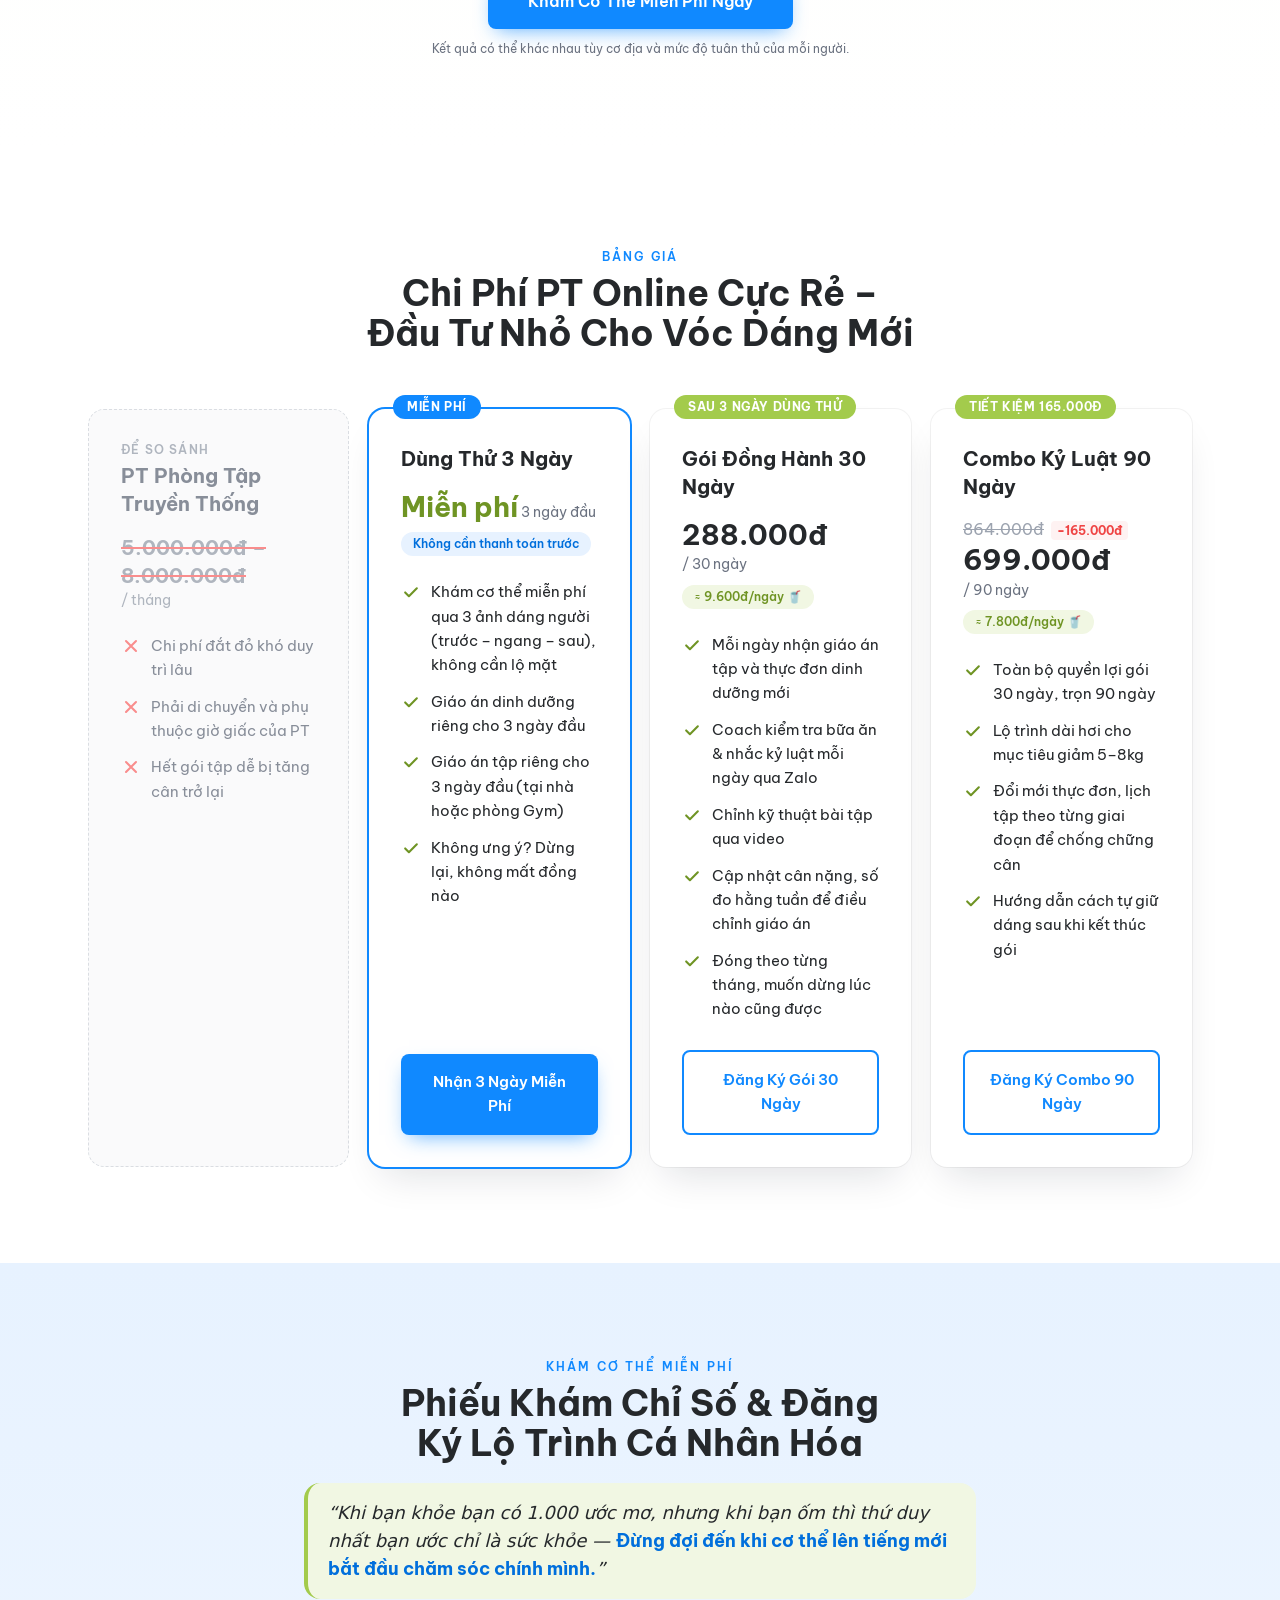
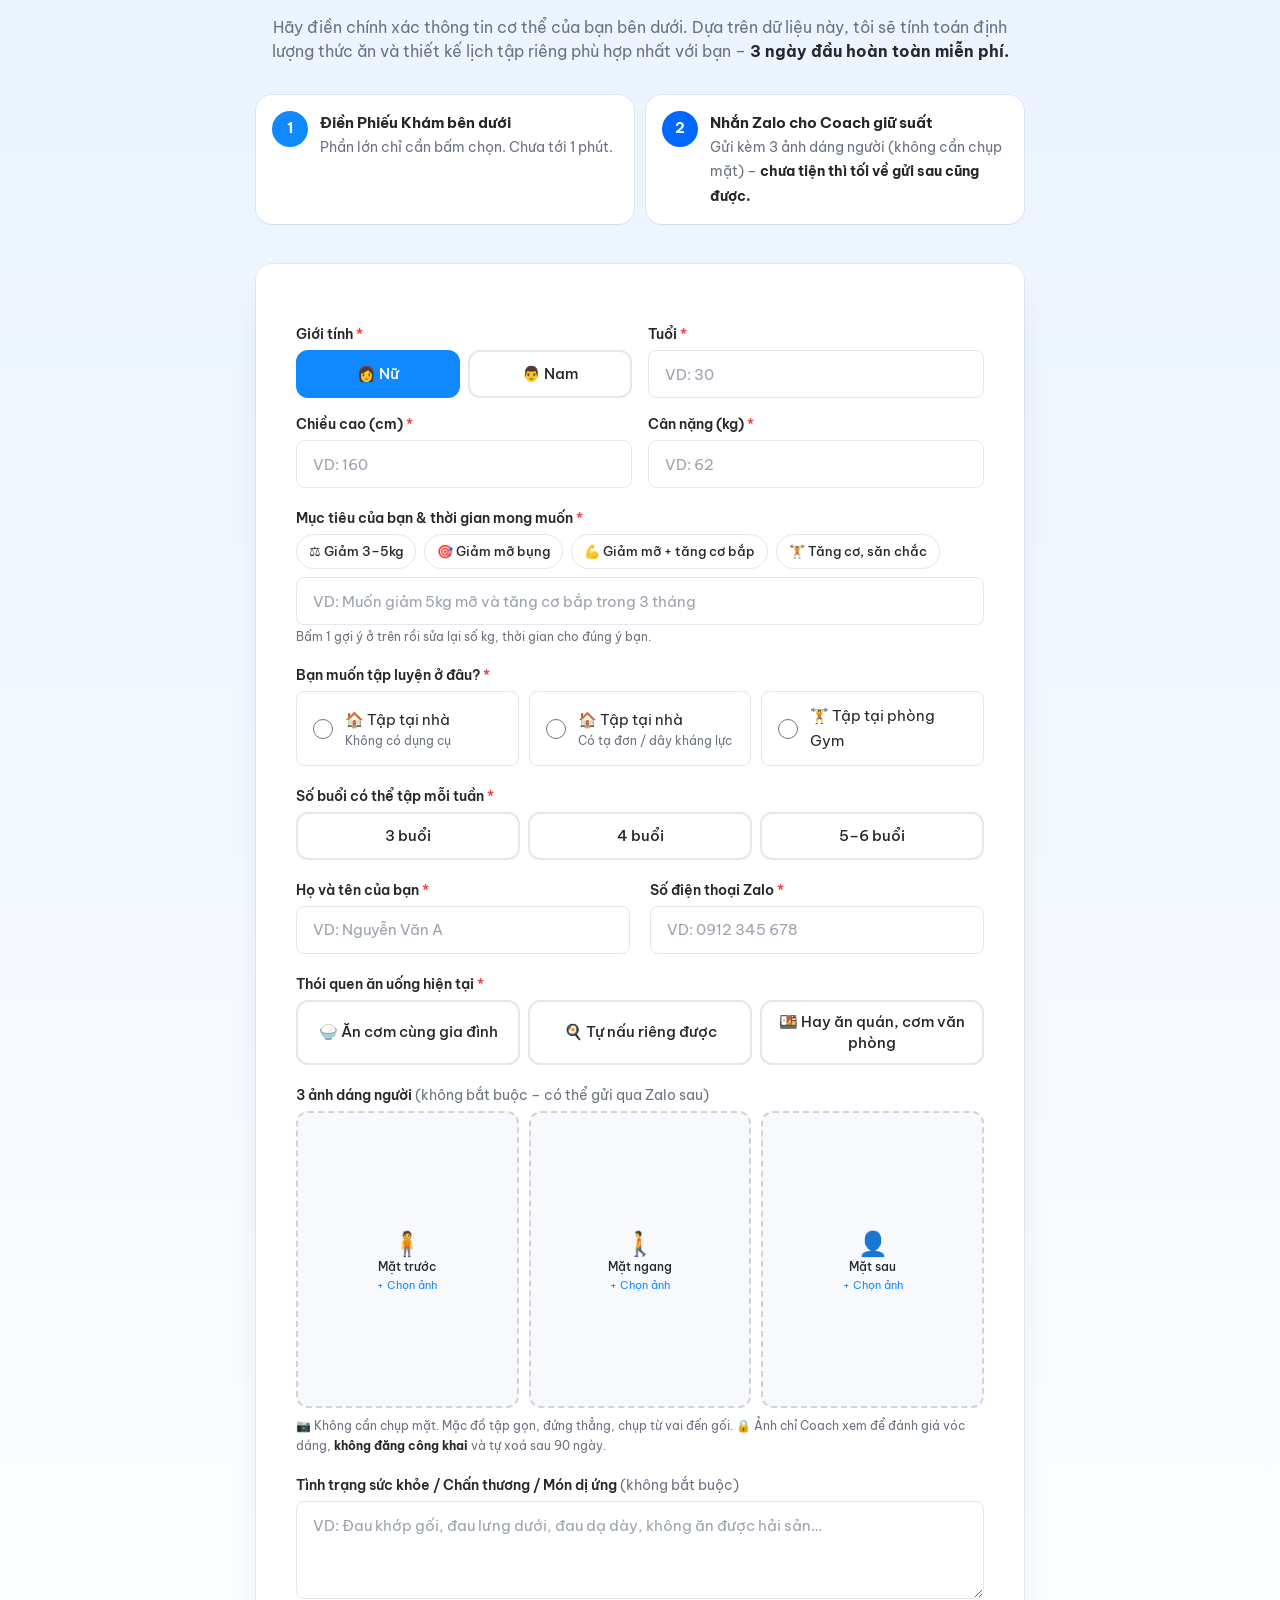
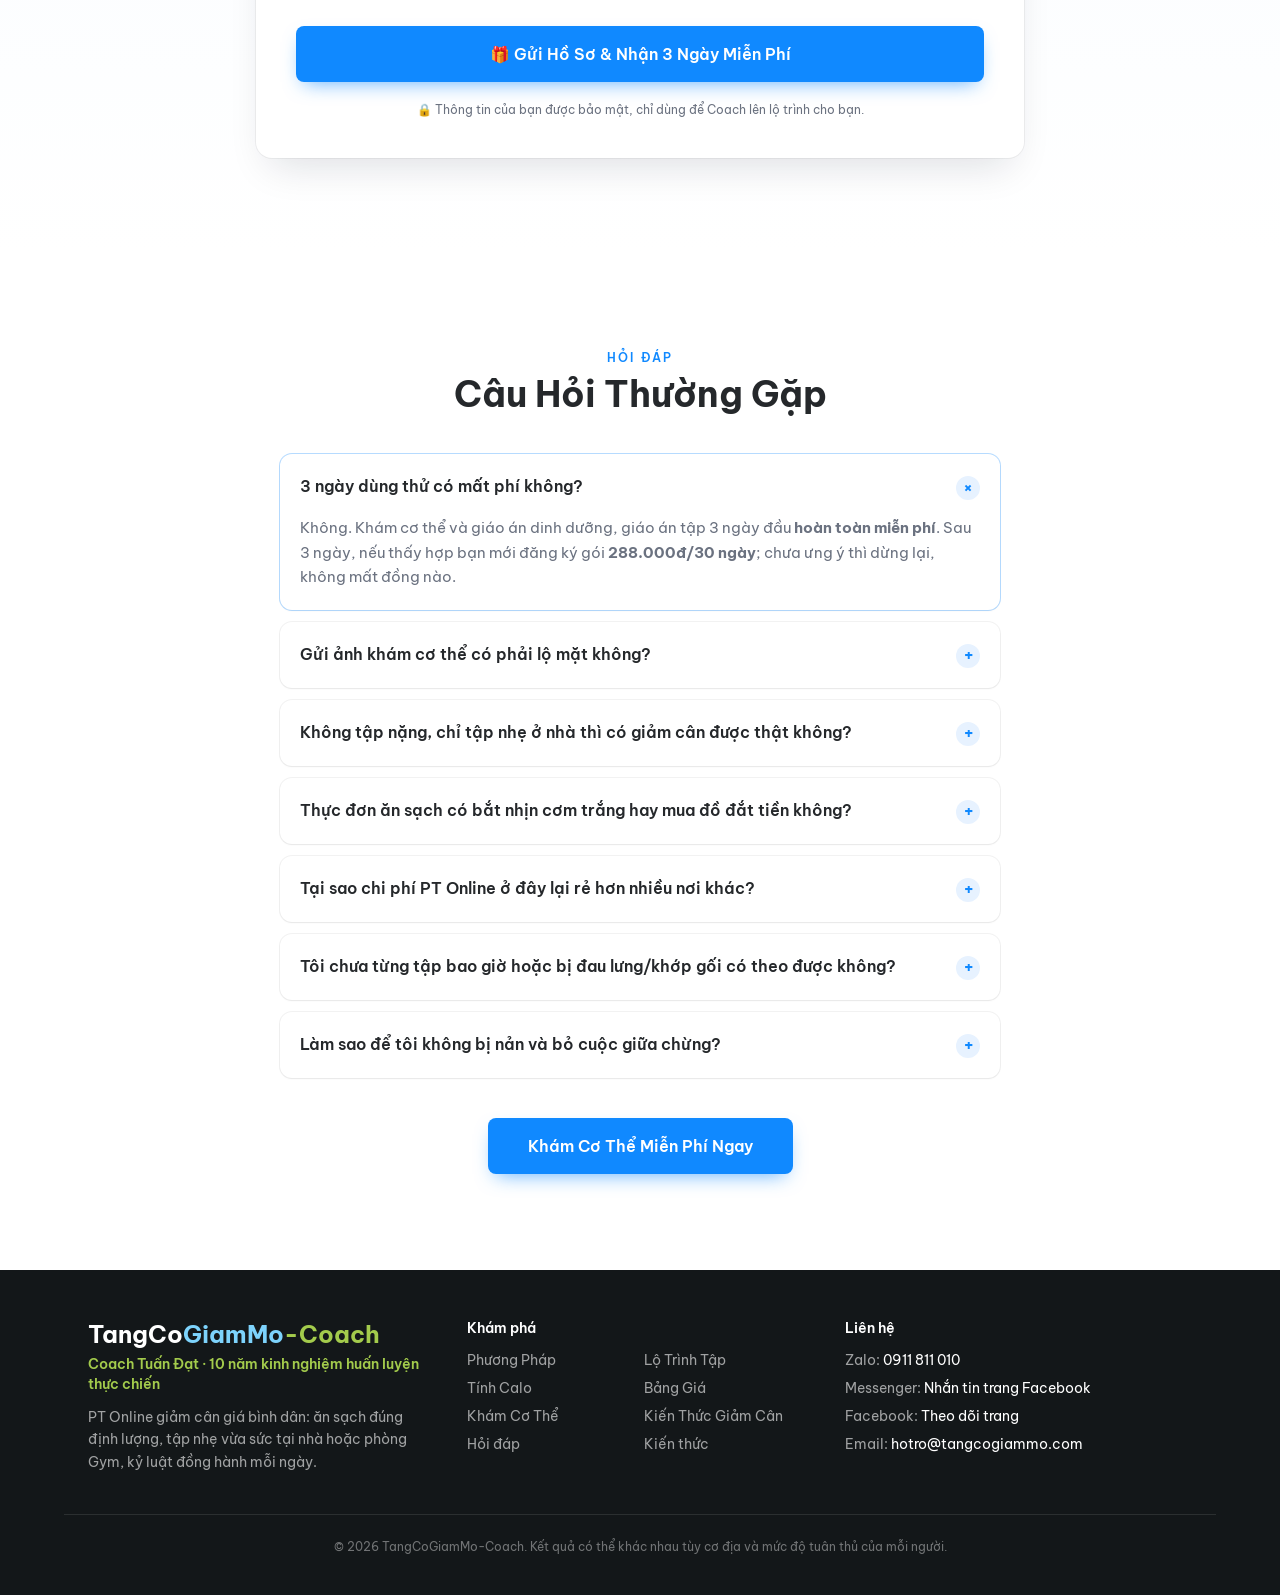
==== commit 51e52453: "Phiếu Khám: thêm câu trích dẫn về sức khỏe ngay dưới tiêu đề Co-Authored-By: Claude Opus 5.5 <norepl" ====
--- a/index.html
+++ b/index.html
@@ -32,7 +32,7 @@
        Sửa giao diện: sửa class trong file này / src/site.src.css rồi chạy  npm run build:css  (tự nhúng lại). -->
   <!-- SITE-CSS:START (tự sinh bởi npm run build:css, đừng sửa tay) -->
   <style>*,:after,:before{--tw-border-spacing-x:0;--tw-border-spacing-y:0;--tw-translate-x:0;--tw-translate-y:0;--tw-rotate:0;--tw-skew-x:0;--tw-skew-y:0;--tw-scale-x:1;--tw-scale-y:1;--tw-pan-x: ;--tw-pan-y: ;--tw-pinch-zoom: ;--tw-scroll-snap-strictness:proximity;--tw-gradient-from-position: ;--tw-gradient-via-position: ;--tw-gradient-to-position: ;--tw-ordinal: ;--tw-slashed-zero: ;--tw-numeric-figure: ;--tw-numeric-spacing: ;--tw-numeric-fraction: ;--tw-ring-inset: ;--tw-ring-offset-width:0px;--tw-ring-offset-color:#fff;--tw-ring-color:rgba(59,130,246,.5);--tw-ring-offset-shadow:0 0 #0000;--tw-ring-shadow:0 0 #0000;--tw-shadow:0 0 #0000;--tw-shadow-colored:0 0 #0000;--tw-blur: ;--tw-brightness: ;--tw-contrast: ;--tw-grayscale: ;--tw-hue-rotate: ;--tw-invert: ;--tw-saturate: ;--tw-sepia: ;--tw-drop-shadow: ;--tw-backdrop-blur: ;--tw-backdrop-brightness: ;--tw-backdrop-contrast: ;--tw-backdrop-grayscale: ;--tw-backdrop-hue-rotate: ;--tw-backdrop-invert: ;--tw-backdrop-opacity: ;--tw-backdrop-saturate: ;--tw-backdrop-sepia: ;--tw-contain-size: ;--tw-contain-layout: ;--tw-contain-paint: ;--tw-contain-style: }::backdrop{--tw-border-spacing-x:0;--tw-border-spacing-y:0;--tw-translate-x:0;--tw-translate-y:0;--tw-rotate:0;--tw-skew-x:0;--tw-skew-y:0;--tw-scale-x:1;--tw-scale-y:1;--tw-pan-x: ;--tw-pan-y: ;--tw-pinch-zoom: ;--tw-scroll-snap-strictness:proximity;--tw-gradient-from-position: ;--tw-gradient-via-position: ;--tw-gradient-to-position: ;--tw-ordinal: ;--tw-slashed-zero: ;--tw-numeric-figure: ;--tw-numeric-spacing: ;--tw-numeric-fraction: ;--tw-ring-inset: ;--tw-ring-offset-width:0px;--tw-ring-offset-color:#fff;--tw-ring-color:rgba(59,130,246,.5);--tw-ring-offset-shadow:0 0 #0000;--tw-ring-shadow:0 0 #0000;--tw-shadow:0 0 #0000;--tw-shadow-colored:0 0 #0000;--tw-blur: ;--tw-brightness: ;--tw-contrast: ;--tw-grayscale: ;--tw-hue-rotate: ;--tw-invert: ;--tw-saturate: ;--tw-sepia: ;--tw-drop-shadow: ;--tw-backdrop-blur: ;--tw-backdrop-brightness: ;--tw-backdrop-contrast: ;--tw-backdrop-grayscale: ;--tw-backdrop-hue-rotate: ;--tw-backdrop-invert: ;--tw-backdrop-opacity: ;--tw-backdrop-saturate: ;--tw-backdrop-sepia: ;--tw-contain-size: ;--tw-contain-layout: ;--tw-contain-paint: ;--tw-contain-style: }
-/*! tailwindcss v3.4.19 | MIT License | https://tailwindcss.com*/*,:after,:before{box-sizing:border-box;border:0 solid #e5e7eb}:after,:before{--tw-content:""}:host,html{line-height:1.5;-webkit-text-size-adjust:100%;-moz-tab-size:4;-o-tab-size:4;tab-size:4;font-family:Be Vietnam Pro,ui-sans-serif,system-ui,-apple-system,Segoe UI,Roboto,sans-serif;font-feature-settings:normal;font-variation-settings:normal;-webkit-tap-highlight-color:transparent}body{margin:0;line-height:inherit}hr{height:0;color:inherit;border-top-width:1px}abbr:where([title]){-webkit-text-decoration:underline dotted;text-decoration:underline dotted}h1,h2,h3,h4,h5,h6{font-size:inherit;font-weight:inherit}a{color:inherit;text-decoration:inherit}b,strong{font-weight:bolder}code,kbd,pre,samp{font-family:ui-monospace,SFMono-Regular,Menlo,Monaco,Consolas,Liberation Mono,Courier New,monospace;font-feature-settings:normal;font-variation-settings:normal;font-size:1em}small{font-size:80%}sub,sup{font-size:75%;line-height:0;position:relative;vertical-align:baseline}sub{bottom:-.25em}sup{top:-.5em}table{text-indent:0;border-color:inherit;border-collapse:collapse}button,input,optgroup,select,textarea{font-family:inherit;font-feature-settings:inherit;font-variation-settings:inherit;font-size:100%;font-weight:inherit;line-height:inherit;letter-spacing:inherit;color:inherit;margin:0;padding:0}button,select{text-transform:none}button,input:where([type=button]),input:where([type=reset]),input:where([type=submit]){-webkit-appearance:button;background-color:transparent;background-image:none}:-moz-focusring{outline:auto}:-moz-ui-invalid{box-shadow:none}progress{vertical-align:baseline}::-webkit-inner-spin-button,::-webkit-outer-spin-button{height:auto}[type=search]{-webkit-appearance:textfield;outline-offset:-2px}::-webkit-search-decoration{-webkit-appearance:none}::-webkit-file-upload-button{-webkit-appearance:button;font:inherit}summary{display:list-item}blockquote,dd,dl,figure,h1,h2,h3,h4,h5,h6,hr,p,pre{margin:0}fieldset{margin:0}fieldset,legend{padding:0}menu,ol,ul{list-style:none;margin:0;padding:0}dialog{padding:0}textarea{resize:vertical}input::-moz-placeholder,textarea::-moz-placeholder{opacity:1;color:#9ca3af}input::placeholder,textarea::placeholder{opacity:1;color:#9ca3af}[role=button],button{cursor:pointer}:disabled{cursor:default}audio,canvas,embed,iframe,img,object,svg,video{display:block;vertical-align:middle}img,video{max-width:100%;height:auto}[hidden]:where(:not([hidden=until-found])){display:none}html{scroll-behavior:smooth;scroll-padding-top:4.5rem;-webkit-tap-highlight-color:transparent}body{--tw-bg-opacity:1;background-color:rgb(255 255 255/var(--tw-bg-opacity,1));font-family:Be Vietnam Pro,ui-sans-serif,system-ui,-apple-system,Segoe UI,Roboto,sans-serif;font-size:15px;line-height:1.625;--tw-text-opacity:1;color:rgb(107 114 128/var(--tw-text-opacity,1));-webkit-font-smoothing:antialiased;-moz-osx-font-smoothing:grayscale}@media (prefers-reduced-motion:reduce){html{scroll-behavior:auto}}.container-x{margin-left:auto;margin-right:auto;width:100%;max-width:72rem;padding-left:1rem;padding-right:1rem}@media (min-width:640px){.container-x{padding-left:1.5rem;padding-right:1.5rem}}.section{padding-top:3.5rem;padding-bottom:3.5rem}@media (min-width:768px){.section{padding-top:6rem;padding-bottom:6rem}}.eyebrow{margin-bottom:.5rem;display:block;font-size:.75rem;line-height:1rem;font-weight:600;text-transform:uppercase;letter-spacing:.18em;--tw-text-opacity:1;color:rgb(16 137 255/var(--tw-text-opacity,1))}.heading{font-size:1.65rem;font-weight:700;line-height:1.375;--tw-text-opacity:1;color:rgb(37 40 43/var(--tw-text-opacity,1))}@media (min-width:768px){.heading{font-size:2.25rem;line-height:2.5rem}}.heading{text-wrap:balance}.btn{display:inline-flex;align-items:center;justify-content:center;gap:.5rem;border-radius:.5rem;padding:.875rem 1.5rem;font-size:15px;font-weight:600;transition-property:color,background-color,border-color,text-decoration-color,fill,stroke,opacity,box-shadow,transform,filter,-webkit-backdrop-filter;transition-property:color,background-color,border-color,text-decoration-color,fill,stroke,opacity,box-shadow,transform,filter,backdrop-filter;transition-property:color,background-color,border-color,text-decoration-color,fill,stroke,opacity,box-shadow,transform,filter,backdrop-filter,-webkit-backdrop-filter;transition-timing-function:cubic-bezier(.4,0,.2,1);transition-duration:.2s}.btn:active{--tw-scale-x:0.98;--tw-scale-y:0.98;transform:translate(var(--tw-translate-x),var(--tw-translate-y)) rotate(var(--tw-rotate)) skewX(var(--tw-skew-x)) skewY(var(--tw-skew-y)) scaleX(var(--tw-scale-x)) scaleY(var(--tw-scale-y))}.btn-primary{display:inline-flex;align-items:center;justify-content:center;gap:.5rem;border-radius:.5rem;padding:.875rem 1.5rem;font-size:15px;font-weight:600;transition-property:color,background-color,border-color,text-decoration-color,fill,stroke,opacity,box-shadow,transform,filter,-webkit-backdrop-filter;transition-property:color,background-color,border-color,text-decoration-color,fill,stroke,opacity,box-shadow,transform,filter,backdrop-filter;transition-property:color,background-color,border-color,text-decoration-color,fill,stroke,opacity,box-shadow,transform,filter,backdrop-filter,-webkit-backdrop-filter;transition-timing-function:cubic-bezier(.4,0,.2,1);transition-duration:.2s}.btn-primary:active{--tw-scale-x:0.98;--tw-scale-y:0.98;transform:translate(var(--tw-translate-x),var(--tw-translate-y)) rotate(var(--tw-rotate)) skewX(var(--tw-skew-x)) skewY(var(--tw-skew-y)) scaleX(var(--tw-scale-x)) scaleY(var(--tw-scale-y))}.btn-primary{--tw-bg-opacity:1;background-color:rgb(16 137 255/var(--tw-bg-opacity,1));--tw-text-opacity:1;color:rgb(255 255 255/var(--tw-text-opacity,1));--tw-shadow:0 8px 20px -8px rgba(16,137,255,.7);--tw-shadow-colored:0 8px 20px -8px var(--tw-shadow-color);box-shadow:var(--tw-ring-offset-shadow,0 0 #0000),var(--tw-ring-shadow,0 0 #0000),var(--tw-shadow)}.btn-primary:hover{--tw-bg-opacity:1;background-color:rgb(0 111 220/var(--tw-bg-opacity,1))}.btn-outline{display:inline-flex;align-items:center;justify-content:center;gap:.5rem;border-radius:.5rem;padding:.875rem 1.5rem;font-size:15px;font-weight:600;transition-property:color,background-color,border-color,text-decoration-color,fill,stroke,opacity,box-shadow,transform,filter,-webkit-backdrop-filter;transition-property:color,background-color,border-color,text-decoration-color,fill,stroke,opacity,box-shadow,transform,filter,backdrop-filter;transition-property:color,background-color,border-color,text-decoration-color,fill,stroke,opacity,box-shadow,transform,filter,backdrop-filter,-webkit-backdrop-filter;transition-timing-function:cubic-bezier(.4,0,.2,1);transition-duration:.2s}.btn-outline:active{--tw-scale-x:0.98;--tw-scale-y:0.98;transform:translate(var(--tw-translate-x),var(--tw-translate-y)) rotate(var(--tw-rotate)) skewX(var(--tw-skew-x)) skewY(var(--tw-skew-y)) scaleX(var(--tw-scale-x)) scaleY(var(--tw-scale-y))}.btn-outline{border-width:2px;--tw-border-opacity:1;border-color:rgb(16 137 255/var(--tw-border-opacity,1));--tw-bg-opacity:1;background-color:rgb(255 255 255/var(--tw-bg-opacity,1));--tw-text-opacity:1;color:rgb(16 137 255/var(--tw-text-opacity,1))}.btn-outline:hover{--tw-bg-opacity:1;background-color:rgb(231 242 255/var(--tw-bg-opacity,1))}.btn-zalo{display:inline-flex;align-items:center;justify-content:center;gap:.5rem;border-radius:.5rem;padding:.875rem 1.5rem;font-size:15px;font-weight:600;transition-property:color,background-color,border-color,text-decoration-color,fill,stroke,opacity,box-shadow,transform,filter,-webkit-backdrop-filter;transition-property:color,background-color,border-color,text-decoration-color,fill,stroke,opacity,box-shadow,transform,filter,backdrop-filter;transition-property:color,background-color,border-color,text-decoration-color,fill,stroke,opacity,box-shadow,transform,filter,backdrop-filter,-webkit-backdrop-filter;transition-timing-function:cubic-bezier(.4,0,.2,1);transition-duration:.2s}.btn-zalo:active{--tw-scale-x:0.98;--tw-scale-y:0.98;transform:translate(var(--tw-translate-x),var(--tw-translate-y)) rotate(var(--tw-rotate)) skewX(var(--tw-skew-x)) skewY(var(--tw-skew-y)) scaleX(var(--tw-scale-x)) scaleY(var(--tw-scale-y))}.btn-zalo{--tw-bg-opacity:1;background-color:rgb(0 104 255/var(--tw-bg-opacity,1));--tw-text-opacity:1;color:rgb(255 255 255/var(--tw-text-opacity,1))}.btn-zalo:hover{--tw-brightness:brightness(1.1);filter:var(--tw-blur) var(--tw-brightness) var(--tw-contrast) var(--tw-grayscale) var(--tw-hue-rotate) var(--tw-invert) var(--tw-saturate) var(--tw-sepia) var(--tw-drop-shadow)}.card{border-radius:1rem;--tw-bg-opacity:1;background-color:rgb(255 255 255/var(--tw-bg-opacity,1));--tw-shadow:0 20px 40px -14px rgba(16,24,40,.14);--tw-shadow-colored:0 20px 40px -14px var(--tw-shadow-color);box-shadow:var(--tw-ring-offset-shadow,0 0 #0000),var(--tw-ring-shadow,0 0 #0000),var(--tw-shadow);--tw-ring-offset-shadow:var(--tw-ring-inset) 0 0 0 var(--tw-ring-offset-width) var(--tw-ring-offset-color);--tw-ring-shadow:var(--tw-ring-inset) 0 0 0 calc(1px + var(--tw-ring-offset-width)) var(--tw-ring-color);box-shadow:var(--tw-ring-offset-shadow),var(--tw-ring-shadow),var(--tw-shadow,0 0 #0000);--tw-ring-color:rgba(0,0,0,.05)}.field{height:3rem;width:100%;border-radius:.5rem;border-width:1px;--tw-border-opacity:1;border-color:rgb(229 231 235/var(--tw-border-opacity,1));--tw-bg-opacity:1;background-color:rgb(255 255 255/var(--tw-bg-opacity,1));padding-left:1rem;padding-right:1rem;font-size:1rem;line-height:1.5rem;--tw-text-opacity:1;color:rgb(37 40 43/var(--tw-text-opacity,1));outline:2px solid transparent;outline-offset:2px;transition-property:color,background-color,border-color,text-decoration-color,fill,stroke,opacity,box-shadow,transform,filter,-webkit-backdrop-filter;transition-property:color,background-color,border-color,text-decoration-color,fill,stroke,opacity,box-shadow,transform,filter,backdrop-filter;transition-property:color,background-color,border-color,text-decoration-color,fill,stroke,opacity,box-shadow,transform,filter,backdrop-filter,-webkit-backdrop-filter;transition-timing-function:cubic-bezier(.4,0,.2,1);transition-duration:.15s}.field::-moz-placeholder{--tw-text-opacity:1;color:rgb(156 163 175/var(--tw-text-opacity,1))}.field::placeholder{--tw-text-opacity:1;color:rgb(156 163 175/var(--tw-text-opacity,1))}.field:focus{--tw-border-opacity:1;border-color:rgb(16 137 255/var(--tw-border-opacity,1));--tw-ring-offset-shadow:var(--tw-ring-inset) 0 0 0 var(--tw-ring-offset-width) var(--tw-ring-offset-color);--tw-ring-shadow:var(--tw-ring-inset) 0 0 0 calc(2px + var(--tw-ring-offset-width)) var(--tw-ring-color);box-shadow:var(--tw-ring-offset-shadow),var(--tw-ring-shadow),var(--tw-shadow,0 0 #0000);--tw-ring-color:rgba(16,137,255,.2)}@media (min-width:640px){.field{font-size:15px}}textarea.field{height:auto;padding-top:.75rem;padding-bottom:.75rem}.field.invalid{--tw-border-opacity:1;border-color:rgb(248 113 113/var(--tw-border-opacity,1));--tw-ring-offset-shadow:var(--tw-ring-inset) 0 0 0 var(--tw-ring-offset-width) var(--tw-ring-offset-color);--tw-ring-shadow:var(--tw-ring-inset) 0 0 0 calc(2px + var(--tw-ring-offset-width)) var(--tw-ring-color);box-shadow:var(--tw-ring-offset-shadow),var(--tw-ring-shadow),var(--tw-shadow,0 0 #0000);--tw-ring-opacity:1;--tw-ring-color:rgb(254 226 226/var(--tw-ring-opacity,1))}.label{margin-bottom:.375rem;display:block;font-size:.875rem;line-height:1.25rem;font-weight:600;--tw-text-opacity:1;color:rgb(37 40 43/var(--tw-text-opacity,1))}.err,.req{--tw-text-opacity:1;color:rgb(239 68 68/var(--tw-text-opacity,1))}.err{margin-top:.25rem;display:none;font-size:.875rem;line-height:1.25rem}.nav-link{position:relative;padding-top:1.5rem;padding-bottom:1.5rem;font-size:15px;font-weight:500;--tw-text-opacity:1;color:rgb(75 85 99/var(--tw-text-opacity,1));transition-property:color,background-color,border-color,text-decoration-color,fill,stroke,opacity,box-shadow,transform,filter,-webkit-backdrop-filter;transition-property:color,background-color,border-color,text-decoration-color,fill,stroke,opacity,box-shadow,transform,filter,backdrop-filter;transition-property:color,background-color,border-color,text-decoration-color,fill,stroke,opacity,box-shadow,transform,filter,backdrop-filter,-webkit-backdrop-filter;transition-timing-function:cubic-bezier(.4,0,.2,1);transition-duration:.15s}.nav-link.active,.nav-link:hover{--tw-text-opacity:1;color:rgb(16 137 255/var(--tw-text-opacity,1))}.nav-link.active:after{content:"";position:absolute;left:0;right:0;bottom:0;height:.125rem;border-radius:.25rem;--tw-bg-opacity:1;background-color:rgb(16 137 255/var(--tw-bg-opacity,1))}.choice{display:flex;min-height:3rem;cursor:pointer;align-items:center;gap:.75rem;border-radius:.5rem;border-width:1px;--tw-border-opacity:1;border-color:rgb(229 231 235/var(--tw-border-opacity,1));--tw-bg-opacity:1;background-color:rgb(255 255 255/var(--tw-bg-opacity,1));padding:.75rem 1rem;font-size:15px;--tw-text-opacity:1;color:rgb(37 40 43/var(--tw-text-opacity,1));transition-property:color,background-color,border-color,text-decoration-color,fill,stroke,opacity,box-shadow,transform,filter,-webkit-backdrop-filter;transition-property:color,background-color,border-color,text-decoration-color,fill,stroke,opacity,box-shadow,transform,filter,backdrop-filter;transition-property:color,background-color,border-color,text-decoration-color,fill,stroke,opacity,box-shadow,transform,filter,backdrop-filter,-webkit-backdrop-filter;transition-timing-function:cubic-bezier(.4,0,.2,1);transition-duration:.15s}.choice:hover{--tw-border-opacity:1;border-color:rgb(16 137 255/var(--tw-border-opacity,1))}.choice:has(:checked){--tw-border-opacity:1;border-color:rgb(16 137 255/var(--tw-border-opacity,1));--tw-bg-opacity:1;background-color:rgb(231 242 255/var(--tw-bg-opacity,1));font-weight:600;--tw-text-opacity:1;color:rgb(0 111 220/var(--tw-text-opacity,1))}.pill{display:flex;min-height:3rem;cursor:pointer;align-items:center;justify-content:center;gap:.375rem;border-radius:.75rem;border-width:2px;--tw-border-opacity:1;border-color:rgb(229 231 235/var(--tw-border-opacity,1));--tw-bg-opacity:1;background-color:rgb(255 255 255/var(--tw-bg-opacity,1));padding:.625rem .75rem;text-align:center;font-size:15px;font-weight:500;line-height:1.375;--tw-text-opacity:1;color:rgb(37 40 43/var(--tw-text-opacity,1));transition-property:color,background-color,border-color,text-decoration-color,fill,stroke,opacity,box-shadow,transform,filter,-webkit-backdrop-filter;transition-property:color,background-color,border-color,text-decoration-color,fill,stroke,opacity,box-shadow,transform,filter,backdrop-filter;transition-property:color,background-color,border-color,text-decoration-color,fill,stroke,opacity,box-shadow,transform,filter,backdrop-filter,-webkit-backdrop-filter;transition-timing-function:cubic-bezier(.4,0,.2,1);transition-duration:.15s}.pill:hover{--tw-border-opacity:1;border-color:rgb(16 137 255/var(--tw-border-opacity,1))}.pill:has(:checked){--tw-border-opacity:1;border-color:rgb(16 137 255/var(--tw-border-opacity,1));--tw-bg-opacity:1;background-color:rgb(16 137 255/var(--tw-bg-opacity,1));--tw-text-opacity:1;color:rgb(255 255 255/var(--tw-text-opacity,1))}.pill:has(:focus-visible){--tw-ring-offset-shadow:var(--tw-ring-inset) 0 0 0 var(--tw-ring-offset-width) var(--tw-ring-offset-color);--tw-ring-shadow:var(--tw-ring-inset) 0 0 0 calc(2px + var(--tw-ring-offset-width)) var(--tw-ring-color);box-shadow:var(--tw-ring-offset-shadow),var(--tw-ring-shadow),var(--tw-shadow,0 0 #0000);--tw-ring-color:rgba(16,137,255,.4)}.float-chat{position:relative;display:grid;place-items:center;border-radius:9999px;--tw-text-opacity:1;color:rgb(255 255 255/var(--tw-text-opacity,1));--tw-shadow:0 10px 15px -3px rgba(0,0,0,.1),0 4px 6px -4px rgba(0,0,0,.1);--tw-shadow-colored:0 10px 15px -3px var(--tw-shadow-color),0 4px 6px -4px var(--tw-shadow-color);box-shadow:var(--tw-ring-offset-shadow,0 0 #0000),var(--tw-ring-shadow,0 0 #0000),var(--tw-shadow);--tw-ring-offset-shadow:var(--tw-ring-inset) 0 0 0 var(--tw-ring-offset-width) var(--tw-ring-offset-color);--tw-ring-shadow:var(--tw-ring-inset) 0 0 0 calc(4px + var(--tw-ring-offset-width)) var(--tw-ring-color);box-shadow:var(--tw-ring-offset-shadow),var(--tw-ring-shadow),var(--tw-shadow,0 0 #0000);--tw-ring-opacity:1;--tw-ring-color:rgb(255 255 255/var(--tw-ring-opacity,1));transition-property:color,background-color,border-color,text-decoration-color,fill,stroke,opacity,box-shadow,transform,filter,-webkit-backdrop-filter;transition-property:color,background-color,border-color,text-decoration-color,fill,stroke,opacity,box-shadow,transform,filter,backdrop-filter;transition-property:color,background-color,border-color,text-decoration-color,fill,stroke,opacity,box-shadow,transform,filter,backdrop-filter,-webkit-backdrop-filter;transition-timing-function:cubic-bezier(.4,0,.2,1);transition-duration:.15s}.float-chat:hover{--tw-scale-x:1.05;--tw-scale-y:1.05;transform:translate(var(--tw-translate-x),var(--tw-translate-y)) rotate(var(--tw-rotate)) skewX(var(--tw-skew-x)) skewY(var(--tw-skew-y)) scaleX(var(--tw-scale-x)) scaleY(var(--tw-scale-y))}.sr-only{position:absolute;width:1px;height:1px;padding:0;margin:-1px;overflow:hidden;clip:rect(0,0,0,0);white-space:nowrap;border-width:0}.pointer-events-none{pointer-events:none}.invisible{visibility:hidden}.fixed{position:fixed}.absolute{position:absolute}.relative{position:relative}.sticky{position:sticky}.inset-0{inset:0}.inset-x-0{left:0;right:0}.\!bottom-4{bottom:1rem!important}.-bottom-6{bottom:-1.5rem}.-bottom-8{bottom:-2rem}.-left-3{left:-.75rem}.-top-1{top:-.25rem}.-top-3{top:-.75rem}.-top-3\.5{top:-.875rem}.bottom-0{bottom:0}.bottom-3{bottom:.75rem}.bottom-6{bottom:1.5rem}.left-1{left:.25rem}.left-1\/2{left:50%}.left-2{left:.5rem}.left-3{left:.75rem}.left-6{left:1.5rem}.right-1{right:.25rem}.right-2{right:.5rem}.right-3{right:.75rem}.right-4{right:1rem}.top-0{top:0}.top-1{top:.25rem}.top-2{top:.5rem}.top-3{top:.75rem}.top-6{top:1.5rem}.top-\[18\%\]{top:18%}.top-\[3\%\]{top:3%}.z-10{z-index:10}.z-40{z-index:40}.z-50{z-index:50}.z-\[75\]{z-index:75}.z-\[80\]{z-index:80}.order-last{order:9999}.-mx-4{margin-left:-1rem;margin-right:-1rem}.mx-auto{margin-left:auto;margin-right:auto}.my-10{margin-top:2.5rem;margin-bottom:2.5rem}.my-8{margin-top:2rem;margin-bottom:2rem}.-mr-2{margin-right:-.5rem}.-mt-1{margin-top:-.25rem}.-mt-2{margin-top:-.5rem}.mb-2{margin-bottom:.5rem}.mb-3{margin-bottom:.75rem}.mb-5{margin-bottom:1.25rem}.ml-1{margin-left:.25rem}.mt-0{margin-top:0}.mt-0\.5{margin-top:.125rem}.mt-1{margin-top:.25rem}.mt-1\.5{margin-top:.375rem}.mt-10{margin-top:2.5rem}.mt-12{margin-top:3rem}.mt-14{margin-top:3.5rem}.mt-16{margin-top:4rem}.mt-2{margin-top:.5rem}.mt-3{margin-top:.75rem}.mt-4{margin-top:1rem}.mt-5{margin-top:1.25rem}.mt-6{margin-top:1.5rem}.mt-7{margin-top:1.75rem}.mt-8{margin-top:2rem}.mt-auto{margin-top:auto}.line-clamp-2{overflow:hidden;display:-webkit-box;-webkit-box-orient:vertical;-webkit-line-clamp:2}.block{display:block}.inline-block{display:inline-block}.inline{display:inline}.flex{display:flex}.inline-flex{display:inline-flex}.table{display:table}.grid{display:grid}.hidden{display:none}.aspect-\[16\/8\]{aspect-ratio:16/8}.aspect-\[16\/9\]{aspect-ratio:16/9}.aspect-\[3\/2\]{aspect-ratio:3/2}.aspect-\[3\/4\]{aspect-ratio:3/4}.aspect-\[5\/6\]{aspect-ratio:5/6}.h-0{height:0}.h-1{height:.25rem}.h-1\.5{height:.375rem}.h-10{height:2.5rem}.h-11{height:2.75rem}.h-12{height:3rem}.h-14{height:3.5rem}.h-16{height:4rem}.h-2{height:.5rem}.h-2\.5{height:.625rem}.h-4{height:1rem}.h-5{height:1.25rem}.h-6{height:1.5rem}.h-7{height:1.75rem}.h-8{height:2rem}.h-9{height:2.25rem}.h-\[18px\]{height:18px}.h-full{height:100%}.max-h-\[80vh\]{max-height:80vh}.\!min-h-\[3\.5rem\]{min-height:3.5rem!important}.w-0{width:0}.w-0\.5{width:.125rem}.w-1{width:.25rem}.w-1\.5{width:.375rem}.w-1\/2{width:50%}.w-10{width:2.5rem}.w-11{width:2.75rem}.w-12{width:3rem}.w-14{width:3.5rem}.w-16{width:4rem}.w-2{width:.5rem}.w-28{width:7rem}.w-4{width:1rem}.w-40{width:10rem}.w-44{width:11rem}.w-5{width:1.25rem}.w-6{width:1.5rem}.w-7{width:1.75rem}.w-8{width:2rem}.w-9{width:2.25rem}.w-\[35\%\]{width:35%}.w-\[64\%\]{width:64%}.w-\[65\%\]{width:65%}.w-\[78\%\]{width:78%}.w-\[82\%\]{width:82%}.w-\[86\%\]{width:86%}.w-full{width:100%}.min-w-0{min-width:0}.max-w-2xl{max-width:42rem}.max-w-3xl{max-width:48rem}.max-w-5xl{max-width:64rem}.max-w-6xl{max-width:72rem}.max-w-md{max-width:28rem}.max-w-sm{max-width:24rem}.max-w-xl{max-width:36rem}.max-w-xs{max-width:20rem}.flex-1{flex:1 1 0%}.shrink-0{flex-shrink:0}.-translate-x-1{--tw-translate-x:-0.25rem}.-translate-x-1,.-translate-x-1\/2{transform:translate(var(--tw-translate-x),var(--tw-translate-y)) rotate(var(--tw-rotate)) skewX(var(--tw-skew-x)) skewY(var(--tw-skew-y)) scaleX(var(--tw-scale-x)) scaleY(var(--tw-scale-y))}.-translate-x-1\/2{--tw-translate-x:-50%}.-translate-y-0{--tw-translate-y:-0px}.-translate-y-0,.translate-y-full{transform:translate(var(--tw-translate-x),var(--tw-translate-y)) rotate(var(--tw-rotate)) skewX(var(--tw-skew-x)) skewY(var(--tw-skew-y)) scaleX(var(--tw-scale-x)) scaleY(var(--tw-scale-y))}.translate-y-full{--tw-translate-y:100%}.cursor-pointer{cursor:pointer}.resize-none{resize:none}.snap-x{scroll-snap-type:x var(--tw-scroll-snap-strictness)}.snap-mandatory{--tw-scroll-snap-strictness:mandatory}.snap-center{scroll-snap-align:center}.list-decimal{list-style-type:decimal}.list-none{list-style-type:none}.grid-cols-2{grid-template-columns:repeat(2,minmax(0,1fr))}.grid-cols-3{grid-template-columns:repeat(3,minmax(0,1fr))}.grid-rows-2{grid-template-rows:repeat(2,minmax(0,1fr))}.flex-col{flex-direction:column}.flex-wrap{flex-wrap:wrap}.place-items-center{place-items:center}.items-start{align-items:flex-start}.items-end{align-items:flex-end}.items-center{align-items:center}.items-stretch{align-items:stretch}.justify-center{justify-content:center}.justify-between{justify-content:space-between}.\!gap-0{gap:0!important}.gap-0{gap:0}.gap-0\.5{gap:.125rem}.gap-1{gap:.25rem}.gap-1\.5{gap:.375rem}.gap-10{gap:2.5rem}.gap-2{gap:.5rem}.gap-2\.5{gap:.625rem}.gap-3{gap:.75rem}.gap-4{gap:1rem}.gap-5{gap:1.25rem}.gap-6{gap:1.5rem}.gap-7{gap:1.75rem}.gap-8{gap:2rem}.space-y-1>:not([hidden])~:not([hidden]){--tw-space-y-reverse:0;margin-top:calc(.25rem*(1 - var(--tw-space-y-reverse)));margin-bottom:calc(.25rem*var(--tw-space-y-reverse))}.space-y-1\.5>:not([hidden])~:not([hidden]){--tw-space-y-reverse:0;margin-top:calc(.375rem*(1 - var(--tw-space-y-reverse)));margin-bottom:calc(.375rem*var(--tw-space-y-reverse))}.space-y-2>:not([hidden])~:not([hidden]){--tw-space-y-reverse:0;margin-top:calc(.5rem*(1 - var(--tw-space-y-reverse)));margin-bottom:calc(.5rem*var(--tw-space-y-reverse))}.space-y-2\.5>:not([hidden])~:not([hidden]){--tw-space-y-reverse:0;margin-top:calc(.625rem*(1 - var(--tw-space-y-reverse)));margin-bottom:calc(.625rem*var(--tw-space-y-reverse))}.space-y-3>:not([hidden])~:not([hidden]){--tw-space-y-reverse:0;margin-top:calc(.75rem*(1 - var(--tw-space-y-reverse)));margin-bottom:calc(.75rem*var(--tw-space-y-reverse))}.space-y-4>:not([hidden])~:not([hidden]){--tw-space-y-reverse:0;margin-top:calc(1rem*(1 - var(--tw-space-y-reverse)));margin-bottom:calc(1rem*var(--tw-space-y-reverse))}.space-y-5>:not([hidden])~:not([hidden]){--tw-space-y-reverse:0;margin-top:calc(1.25rem*(1 - var(--tw-space-y-reverse)));margin-bottom:calc(1.25rem*var(--tw-space-y-reverse))}.divide-x>:not([hidden])~:not([hidden]){--tw-divide-x-reverse:0;border-right-width:calc(1px*var(--tw-divide-x-reverse));border-left-width:calc(1px*(1 - var(--tw-divide-x-reverse)))}.divide-gray-200>:not([hidden])~:not([hidden]){--tw-divide-opacity:1;border-color:rgb(229 231 235/var(--tw-divide-opacity,1))}.self-start{align-self:flex-start}.overflow-hidden{overflow:hidden}.overflow-x-auto{overflow-x:auto}.overflow-y-auto{overflow-y:auto}.scroll-smooth{scroll-behavior:smooth}.truncate{overflow:hidden;text-overflow:ellipsis}.truncate,.whitespace-nowrap{white-space:nowrap}.text-wrap{text-wrap:wrap}.rounded{border-radius:.25rem}.rounded-2xl{border-radius:1rem}.rounded-\[1\.75rem\]{border-radius:1.75rem}.rounded-full{border-radius:9999px}.rounded-lg{border-radius:.5rem}.rounded-md{border-radius:.375rem}.rounded-xl{border-radius:.75rem}.rounded-t-2xl{border-top-left-radius:1rem;border-top-right-radius:1rem}.rounded-tl-sm{border-top-left-radius:.125rem}.border{border-width:1px}.border-2{border-width:2px}.border-b{border-bottom-width:1px}.border-t{border-top-width:1px}.\!border-solid{border-style:solid!important}.border-dashed{border-style:dashed}.\!border-leaf{--tw-border-opacity:1!important;border-color:rgb(163 203 76/var(--tw-border-opacity,1))!important}.\!border-primary{--tw-border-opacity:1!important;border-color:rgb(16 137 255/var(--tw-border-opacity,1))!important}.border-gray-100{--tw-border-opacity:1;border-color:rgb(243 244 246/var(--tw-border-opacity,1))}.border-gray-200{--tw-border-opacity:1;border-color:rgb(229 231 235/var(--tw-border-opacity,1))}.border-gray-300{--tw-border-opacity:1;border-color:rgb(209 213 219/var(--tw-border-opacity,1))}.border-leaf{--tw-border-opacity:1;border-color:rgb(163 203 76/var(--tw-border-opacity,1))}.border-leaf\/40{border-color:rgba(163,203,76,.4)}.border-leaf\/50{border-color:rgba(163,203,76,.5)}.border-white{--tw-border-opacity:1;border-color:rgb(255 255 255/var(--tw-border-opacity,1))}.border-white\/10{border-color:hsla(0,0%,100%,.1)}.\!bg-primary-light{--tw-bg-opacity:1!important;background-color:rgb(231 242 255/var(--tw-bg-opacity,1))!important}.bg-amber-100{--tw-bg-opacity:1;background-color:rgb(254 243 199/var(--tw-bg-opacity,1))}.bg-amber-50{--tw-bg-opacity:1;background-color:rgb(255 251 235/var(--tw-bg-opacity,1))}.bg-black{--tw-bg-opacity:1;background-color:rgb(0 0 0/var(--tw-bg-opacity,1))}.bg-black\/40{background-color:rgba(0,0,0,.4)}.bg-black\/55{background-color:rgba(0,0,0,.55)}.bg-black\/60{background-color:rgba(0,0,0,.6)}.bg-black\/90{background-color:rgba(0,0,0,.9)}.bg-dark{--tw-bg-opacity:1;background-color:rgb(19 23 25/var(--tw-bg-opacity,1))}.bg-gray-100{--tw-bg-opacity:1;background-color:rgb(243 244 246/var(--tw-bg-opacity,1))}.bg-gray-200{--tw-bg-opacity:1;background-color:rgb(229 231 235/var(--tw-bg-opacity,1))}.bg-gray-300{--tw-bg-opacity:1;background-color:rgb(209 213 219/var(--tw-bg-opacity,1))}.bg-gray-50{--tw-bg-opacity:1;background-color:rgb(249 250 251/var(--tw-bg-opacity,1))}.bg-heading{--tw-bg-opacity:1;background-color:rgb(37 40 43/var(--tw-bg-opacity,1))}.bg-leaf{--tw-bg-opacity:1;background-color:rgb(163 203 76/var(--tw-bg-opacity,1))}.bg-leaf-light{--tw-bg-opacity:1;background-color:rgb(241 247 227/var(--tw-bg-opacity,1))}.bg-light{--tw-bg-opacity:1;background-color:rgb(248 249 253/var(--tw-bg-opacity,1))}.bg-orange-100{--tw-bg-opacity:1;background-color:rgb(255 237 213/var(--tw-bg-opacity,1))}.bg-primary{--tw-bg-opacity:1;background-color:rgb(16 137 255/var(--tw-bg-opacity,1))}.bg-primary-dark{--tw-bg-opacity:1;background-color:rgb(0 111 220/var(--tw-bg-opacity,1))}.bg-primary-light{--tw-bg-opacity:1;background-color:rgb(231 242 255/var(--tw-bg-opacity,1))}.bg-primary\/20{background-color:rgba(16,137,255,.2)}.bg-red-100{--tw-bg-opacity:1;background-color:rgb(254 226 226/var(--tw-bg-opacity,1))}.bg-red-50{--tw-bg-opacity:1;background-color:rgb(254 242 242/var(--tw-bg-opacity,1))}.bg-sky-100{--tw-bg-opacity:1;background-color:rgb(224 242 254/var(--tw-bg-opacity,1))}.bg-sky-50{--tw-bg-opacity:1;background-color:rgb(240 249 255/var(--tw-bg-opacity,1))}.bg-white{--tw-bg-opacity:1;background-color:rgb(255 255 255/var(--tw-bg-opacity,1))}.bg-white\/15{background-color:hsla(0,0%,100%,.15)}.bg-white\/25{background-color:hsla(0,0%,100%,.25)}.bg-white\/80{background-color:hsla(0,0%,100%,.8)}.bg-white\/95{background-color:hsla(0,0%,100%,.95)}.bg-zalo{--tw-bg-opacity:1;background-color:rgb(0 104 255/var(--tw-bg-opacity,1))}.bg-gradient-to-b{background-image:linear-gradient(to bottom,var(--tw-gradient-stops))}.bg-gradient-to-br{background-image:linear-gradient(to bottom right,var(--tw-gradient-stops))}.bg-gradient-to-r{background-image:linear-gradient(to right,var(--tw-gradient-stops))}.from-\[\#00b2ff\]{--tw-gradient-from:#00b2ff var(--tw-gradient-from-position);--tw-gradient-to:rgba(0,178,255,0) var(--tw-gradient-to-position);--tw-gradient-stops:var(--tw-gradient-from),var(--tw-gradient-to)}.from-leaf{--tw-gradient-from:#a3cb4c var(--tw-gradient-from-position);--tw-gradient-to:rgba(163,203,76,0) var(--tw-gradient-to-position);--tw-gradient-stops:var(--tw-gradient-from),var(--tw-gradient-to)}.from-leaf-light{--tw-gradient-from:#f1f7e3 var(--tw-gradient-from-position);--tw-gradient-to:hsla(78,56%,93%,0) var(--tw-gradient-to-position);--tw-gradient-stops:var(--tw-gradient-from),var(--tw-gradient-to)}.from-primary{--tw-gradient-from:#1089ff var(--tw-gradient-from-position);--tw-gradient-to:rgba(16,137,255,0) var(--tw-gradient-to-position);--tw-gradient-stops:var(--tw-gradient-from),var(--tw-gradient-to)}.from-primary-dark{--tw-gradient-from:#006fdc var(--tw-gradient-from-position);--tw-gradient-to:rgba(0,111,220,0) var(--tw-gradient-to-position);--tw-gradient-stops:var(--tw-gradient-from),var(--tw-gradient-to)}.from-primary-light{--tw-gradient-from:#e7f2ff var(--tw-gradient-from-position);--tw-gradient-to:rgba(231,242,255,0) var(--tw-gradient-to-position);--tw-gradient-stops:var(--tw-gradient-from),var(--tw-gradient-to)}.from-sky-300{--tw-gradient-from:#7dd3fc var(--tw-gradient-from-position);--tw-gradient-to:rgba(125,211,252,0) var(--tw-gradient-to-position);--tw-gradient-stops:var(--tw-gradient-from),var(--tw-gradient-to)}.from-white{--tw-gradient-from:#fff var(--tw-gradient-from-position);--tw-gradient-to:hsla(0,0%,100%,0) var(--tw-gradient-to-position);--tw-gradient-stops:var(--tw-gradient-from),var(--tw-gradient-to)}.via-leaf{--tw-gradient-to:rgba(163,203,76,0) var(--tw-gradient-to-position);--tw-gradient-stops:var(--tw-gradient-from),#a3cb4c var(--tw-gradient-via-position),var(--tw-gradient-to)}.via-leaf-light{--tw-gradient-to:hsla(78,56%,93%,0) var(--tw-gradient-to-position);--tw-gradient-stops:var(--tw-gradient-from),#f1f7e3 var(--tw-gradient-via-position),var(--tw-gradient-to)}.via-leaf-light\/60{--tw-gradient-to:hsla(78,56%,93%,0) var(--tw-gradient-to-position);--tw-gradient-stops:var(--tw-gradient-from),hsla(78,56%,93%,.6) var(--tw-gradient-via-position),var(--tw-gradient-to)}.via-white{--tw-gradient-to:hsla(0,0%,100%,0) var(--tw-gradient-to-position);--tw-gradient-stops:var(--tw-gradient-from),#fff var(--tw-gradient-via-position),var(--tw-gradient-to)}.to-\[\#a033ff\]{--tw-gradient-to:#a033ff var(--tw-gradient-to-position)}.to-amber-50{--tw-gradient-to:#fffbeb var(--tw-gradient-to-position)}.to-leaf-dark{--tw-gradient-to:#6f9424 var(--tw-gradient-to-position)}.to-leaf-light{--tw-gradient-to:#f1f7e3 var(--tw-gradient-to-position)}.to-primary{--tw-gradient-to:#1089ff var(--tw-gradient-to-position)}.to-primary-light{--tw-gradient-to:#e7f2ff var(--tw-gradient-to-position)}.to-red-400{--tw-gradient-to:#f87171 var(--tw-gradient-to-position)}.to-white{--tw-gradient-to:#fff var(--tw-gradient-to-position)}.object-contain{-o-object-fit:contain;object-fit:contain}.object-cover{-o-object-fit:cover;object-fit:cover}.object-top{-o-object-position:top;object-position:top}.p-1{padding:.25rem}.p-2{padding:.5rem}.p-3{padding:.75rem}.p-4{padding:1rem}.p-5{padding:1.25rem}.p-6{padding:1.5rem}.p-7{padding:1.75rem}.\!px-1{padding-left:.25rem!important;padding-right:.25rem!important}.\!px-1\.5{padding-left:.375rem!important;padding-right:.375rem!important}.px-1{padding-left:.25rem;padding-right:.25rem}.px-1\.5{padding-left:.375rem;padding-right:.375rem}.px-2{padding-left:.5rem;padding-right:.5rem}.px-2\.5{padding-left:.625rem;padding-right:.625rem}.px-3{padding-left:.75rem;padding-right:.75rem}.px-3\.5{padding-left:.875rem;padding-right:.875rem}.px-4{padding-left:1rem;padding-right:1rem}.px-5{padding-left:1.25rem;padding-right:1.25rem}.px-8{padding-left:2rem;padding-right:2rem}.py-0{padding-top:0;padding-bottom:0}.py-0\.5{padding-top:.125rem;padding-bottom:.125rem}.py-1{padding-top:.25rem;padding-bottom:.25rem}.py-1\.5{padding-top:.375rem;padding-bottom:.375rem}.py-2{padding-top:.5rem;padding-bottom:.5rem}.py-2\.5{padding-top:.625rem;padding-bottom:.625rem}.py-3{padding-top:.75rem;padding-bottom:.75rem}.py-3\.5{padding-top:.875rem;padding-bottom:.875rem}.py-4{padding-top:1rem;padding-bottom:1rem}.py-8{padding-top:2rem;padding-bottom:2rem}.pb-0{padding-bottom:0}.pb-12{padding-bottom:3rem}.pb-2{padding-bottom:.5rem}.pb-24{padding-bottom:6rem}.pb-28{padding-bottom:7rem}.pb-3{padding-bottom:.75rem}.pb-4{padding-bottom:1rem}.pb-5{padding-bottom:1.25rem}.pb-\[max\(0\.5rem\2c env\(safe-area-inset-bottom\)\)\]{padding-bottom:max(.5rem,env(safe-area-inset-bottom))}.pl-5{padding-left:1.25rem}.pr-16{padding-right:4rem}.pr-4{padding-right:1rem}.pt-1{padding-top:.25rem}.pt-10{padding-top:2.5rem}.pt-12{padding-top:3rem}.pt-14{padding-top:3.5rem}.pt-2{padding-top:.5rem}.pt-3{padding-top:.75rem}.pt-4{padding-top:1rem}.pt-5{padding-top:1.25rem}.pt-6{padding-top:1.5rem}.pt-8{padding-top:2rem}.text-left{text-align:left}.text-center{text-align:center}.text-2xl{font-size:1.5rem;line-height:2rem}.text-3xl{font-size:1.875rem;line-height:2.25rem}.text-4xl{font-size:2.25rem;line-height:2.5rem}.text-5xl{font-size:3rem;line-height:1}.text-6xl{font-size:3.75rem;line-height:1}.text-\[1\.55rem\]{font-size:1.55rem}.text-\[1\.75rem\]{font-size:1.75rem}.text-\[10px\]{font-size:10px}.text-\[11px\]{font-size:11px}.text-\[13px\]{font-size:13px}.text-\[14px\]{font-size:14px}.text-\[15px\]{font-size:15px}.text-\[17px\]{font-size:17px}.text-\[18px\]{font-size:18px}.text-\[20px\]{font-size:20px}.text-\[2rem\]{font-size:2rem}.text-base{font-size:1rem;line-height:1.5rem}.text-lg{font-size:1.125rem;line-height:1.75rem}.text-sm{font-size:.875rem;line-height:1.25rem}.text-xl{font-size:1.25rem;line-height:1.75rem}.text-xs{font-size:.75rem;line-height:1rem}.font-bold{font-weight:700}.font-extrabold{font-weight:800}.font-medium{font-weight:500}.font-normal{font-weight:400}.font-semibold{font-weight:600}.uppercase{text-transform:uppercase}.leading-\[1\.3\]{line-height:1.3}.leading-none{line-height:1}.leading-relaxed{line-height:1.625}.leading-snug{line-height:1.375}.leading-tight{line-height:1.25}.tracking-tight{letter-spacing:-.025em}.tracking-wider{letter-spacing:.05em}.tracking-widest{letter-spacing:.1em}.\!text-leaf-dark{--tw-text-opacity:1!important;color:rgb(111 148 36/var(--tw-text-opacity,1))!important}.text-amber-700{--tw-text-opacity:1;color:rgb(180 83 9/var(--tw-text-opacity,1))}.text-body{--tw-text-opacity:1;color:rgb(107 114 128/var(--tw-text-opacity,1))}.text-gray-400{--tw-text-opacity:1;color:rgb(156 163 175/var(--tw-text-opacity,1))}.text-gray-500{--tw-text-opacity:1;color:rgb(107 114 128/var(--tw-text-opacity,1))}.text-gray-600{--tw-text-opacity:1;color:rgb(75 85 99/var(--tw-text-opacity,1))}.text-heading{--tw-text-opacity:1;color:rgb(37 40 43/var(--tw-text-opacity,1))}.text-heading\/75{color:rgba(37,40,43,.75)}.text-leaf{--tw-text-opacity:1;color:rgb(163 203 76/var(--tw-text-opacity,1))}.text-leaf-dark{--tw-text-opacity:1;color:rgb(111 148 36/var(--tw-text-opacity,1))}.text-orange-700{--tw-text-opacity:1;color:rgb(194 65 12/var(--tw-text-opacity,1))}.text-primary{--tw-text-opacity:1;color:rgb(16 137 255/var(--tw-text-opacity,1))}.text-primary-dark{--tw-text-opacity:1;color:rgb(0 111 220/var(--tw-text-opacity,1))}.text-red-400{--tw-text-opacity:1;color:rgb(248 113 113/var(--tw-text-opacity,1))}.text-red-500{--tw-text-opacity:1;color:rgb(239 68 68/var(--tw-text-opacity,1))}.text-red-600{--tw-text-opacity:1;color:rgb(220 38 38/var(--tw-text-opacity,1))}.text-sky-300{--tw-text-opacity:1;color:rgb(125 211 252/var(--tw-text-opacity,1))}.text-sky-700{--tw-text-opacity:1;color:rgb(3 105 161/var(--tw-text-opacity,1))}.text-white{--tw-text-opacity:1;color:rgb(255 255 255/var(--tw-text-opacity,1))}.text-white\/40{color:hsla(0,0%,100%,.4)}.text-white\/60{color:hsla(0,0%,100%,.6)}.text-white\/90{color:hsla(0,0%,100%,.9)}.underline{text-decoration-line:underline}.line-through{text-decoration-line:line-through}.no-underline{text-decoration-line:none}.decoration-red-400{text-decoration-color:#f87171}.decoration-2{text-decoration-thickness:2px}.underline-offset-2{text-underline-offset:2px}.accent-primary{accent-color:#1089ff}.opacity-80{opacity:.8}.opacity-90{opacity:.9}.shadow{--tw-shadow:0 1px 3px 0 rgba(0,0,0,.1),0 1px 2px -1px rgba(0,0,0,.1);--tw-shadow-colored:0 1px 3px 0 var(--tw-shadow-color),0 1px 2px -1px var(--tw-shadow-color)}.shadow,.shadow-2xl{box-shadow:var(--tw-ring-offset-shadow,0 0 #0000),var(--tw-ring-shadow,0 0 #0000),var(--tw-shadow)}.shadow-2xl{--tw-shadow:0 25px 50px -12px rgba(0,0,0,.25);--tw-shadow-colored:0 25px 50px -12px var(--tw-shadow-color)}.shadow-\[0_-8px_24px_rgba\(0\2c 0\2c 0\2c 0\.08\)\]{--tw-shadow:0 -8px 24px rgba(0,0,0,.08);--tw-shadow-colored:0 -8px 24px var(--tw-shadow-color)}.shadow-\[0_-8px_24px_rgba\(0\2c 0\2c 0\2c 0\.08\)\],.shadow-card{box-shadow:var(--tw-ring-offset-shadow,0 0 #0000),var(--tw-ring-shadow,0 0 #0000),var(--tw-shadow)}.shadow-card{--tw-shadow:0 20px 40px -14px rgba(16,24,40,.14);--tw-shadow-colored:0 20px 40px -14px var(--tw-shadow-color)}.shadow-lg{--tw-shadow:0 10px 15px -3px rgba(0,0,0,.1),0 4px 6px -4px rgba(0,0,0,.1);--tw-shadow-colored:0 10px 15px -3px var(--tw-shadow-color),0 4px 6px -4px var(--tw-shadow-color)}.shadow-lg,.shadow-md{box-shadow:var(--tw-ring-offset-shadow,0 0 #0000),var(--tw-ring-shadow,0 0 #0000),var(--tw-shadow)}.shadow-md{--tw-shadow:0 4px 6px -1px rgba(0,0,0,.1),0 2px 4px -2px rgba(0,0,0,.1);--tw-shadow-colored:0 4px 6px -1px var(--tw-shadow-color),0 2px 4px -2px var(--tw-shadow-color)}.shadow-sm{--tw-shadow:0 1px 2px 0 rgba(0,0,0,.05);--tw-shadow-colored:0 1px 2px 0 var(--tw-shadow-color);box-shadow:var(--tw-ring-offset-shadow,0 0 #0000),var(--tw-ring-shadow,0 0 #0000),var(--tw-shadow)}.outline{outline-style:solid}.ring-1{--tw-ring-offset-shadow:var(--tw-ring-inset) 0 0 0 var(--tw-ring-offset-width) var(--tw-ring-offset-color);--tw-ring-shadow:var(--tw-ring-inset) 0 0 0 calc(1px + var(--tw-ring-offset-width)) var(--tw-ring-color)}.ring-1,.ring-2{box-shadow:var(--tw-ring-offset-shadow),var(--tw-ring-shadow),var(--tw-shadow,0 0 #0000)}.ring-2{--tw-ring-offset-shadow:var(--tw-ring-inset) 0 0 0 var(--tw-ring-offset-width) var(--tw-ring-offset-color);--tw-ring-shadow:var(--tw-ring-inset) 0 0 0 calc(2px + var(--tw-ring-offset-width)) var(--tw-ring-color)}.ring-4{--tw-ring-offset-shadow:var(--tw-ring-inset) 0 0 0 var(--tw-ring-offset-width) var(--tw-ring-offset-color);--tw-ring-shadow:var(--tw-ring-inset) 0 0 0 calc(4px + var(--tw-ring-offset-width)) var(--tw-ring-color);box-shadow:var(--tw-ring-offset-shadow),var(--tw-ring-shadow),var(--tw-shadow,0 0 #0000)}.ring-black{--tw-ring-opacity:1;--tw-ring-color:rgb(0 0 0/var(--tw-ring-opacity,1))}.ring-black\/5{--tw-ring-color:rgba(0,0,0,.05)}.ring-gray-200{--tw-ring-opacity:1;--tw-ring-color:rgb(229 231 235/var(--tw-ring-opacity,1))}.ring-light{--tw-ring-opacity:1;--tw-ring-color:rgb(248 249 253/var(--tw-ring-opacity,1))}.ring-primary{--tw-ring-opacity:1;--tw-ring-color:rgb(16 137 255/var(--tw-ring-opacity,1))}.ring-primary\/15{--tw-ring-color:rgba(16,137,255,.15)}.ring-primary\/30{--tw-ring-color:rgba(16,137,255,.3)}.ring-white{--tw-ring-opacity:1;--tw-ring-color:rgb(255 255 255/var(--tw-ring-opacity,1))}.ring-white\/70{--tw-ring-color:hsla(0,0%,100%,.7)}.filter{filter:var(--tw-blur) var(--tw-brightness) var(--tw-contrast) var(--tw-grayscale) var(--tw-hue-rotate) var(--tw-invert) var(--tw-saturate) var(--tw-sepia) var(--tw-drop-shadow)}.backdrop-blur{--tw-backdrop-blur:blur(8px);-webkit-backdrop-filter:var(--tw-backdrop-blur) var(--tw-backdrop-brightness) var(--tw-backdrop-contrast) var(--tw-backdrop-grayscale) var(--tw-backdrop-hue-rotate) var(--tw-backdrop-invert) var(--tw-backdrop-opacity) var(--tw-backdrop-saturate) var(--tw-backdrop-sepia);backdrop-filter:var(--tw-backdrop-blur) var(--tw-backdrop-brightness) var(--tw-backdrop-contrast) var(--tw-backdrop-grayscale) var(--tw-backdrop-hue-rotate) var(--tw-backdrop-invert) var(--tw-backdrop-opacity) var(--tw-backdrop-saturate) var(--tw-backdrop-sepia)}.transition{transition-property:color,background-color,border-color,text-decoration-color,fill,stroke,opacity,box-shadow,transform,filter,-webkit-backdrop-filter;transition-property:color,background-color,border-color,text-decoration-color,fill,stroke,opacity,box-shadow,transform,filter,backdrop-filter;transition-property:color,background-color,border-color,text-decoration-color,fill,stroke,opacity,box-shadow,transform,filter,backdrop-filter,-webkit-backdrop-filter;transition-timing-function:cubic-bezier(.4,0,.2,1);transition-duration:.15s}.transition-all{transition-property:all;transition-timing-function:cubic-bezier(.4,0,.2,1);transition-duration:.15s}.transition-shadow{transition-property:box-shadow;transition-timing-function:cubic-bezier(.4,0,.2,1);transition-duration:.15s}.transition-transform{transition-property:transform;transition-timing-function:cubic-bezier(.4,0,.2,1);transition-duration:.15s}.duration-300{transition-duration:.3s}.duration-500{transition-duration:.5s}.ease-out{transition-timing-function:cubic-bezier(0,0,.2,1)}.\[scrollbar-width\:none\]{scrollbar-width:none}.\[scrollbar-width\:thin\]{scrollbar-width:thin}@keyframes pulse-ring{0%{transform:scale(1);opacity:.55}80%,to{transform:scale(1.6);opacity:0}}.pulse-ring{animation:pulse-ring 1.8s ease-out infinite}@media (prefers-reduced-motion:reduce){.pulse-ring{animation:none}}details[open] .faq-icon{transform:rotate(45deg)}details summary::-webkit-details-marker{display:none}.open\:ring-primary\/30[open]{--tw-ring-color:rgba(16,137,255,.3)}.hover\:-translate-y-0\.5:hover{--tw-translate-y:-0.125rem;transform:translate(var(--tw-translate-x),var(--tw-translate-y)) rotate(var(--tw-rotate)) skewX(var(--tw-skew-x)) skewY(var(--tw-skew-y)) scaleX(var(--tw-scale-x)) scaleY(var(--tw-scale-y))}.hover\:border-leaf:hover{--tw-border-opacity:1;border-color:rgb(163 203 76/var(--tw-border-opacity,1))}.hover\:border-primary:hover{--tw-border-opacity:1;border-color:rgb(16 137 255/var(--tw-border-opacity,1))}.hover\:bg-leaf-light:hover{--tw-bg-opacity:1;background-color:rgb(241 247 227/var(--tw-bg-opacity,1))}.hover\:bg-white\/25:hover{background-color:hsla(0,0%,100%,.25)}.hover\:\!text-primary:hover{--tw-text-opacity:1!important;color:rgb(16 137 255/var(--tw-text-opacity,1))!important}.hover\:text-heading:hover{--tw-text-opacity:1;color:rgb(37 40 43/var(--tw-text-opacity,1))}.hover\:text-leaf:hover{--tw-text-opacity:1;color:rgb(163 203 76/var(--tw-text-opacity,1))}.hover\:text-primary:hover{--tw-text-opacity:1;color:rgb(16 137 255/var(--tw-text-opacity,1))}.hover\:text-white:hover{--tw-text-opacity:1;color:rgb(255 255 255/var(--tw-text-opacity,1))}.hover\:underline:hover{text-decoration-line:underline}.hover\:ring-primary:hover{--tw-ring-opacity:1;--tw-ring-color:rgb(16 137 255/var(--tw-ring-opacity,1))}.disabled\:cursor-wait:disabled{cursor:wait}.disabled\:opacity-70:disabled{opacity:.7}.group:hover .group-hover\:scale-105{--tw-scale-x:1.05;--tw-scale-y:1.05;transform:translate(var(--tw-translate-x),var(--tw-translate-y)) rotate(var(--tw-rotate)) skewX(var(--tw-skew-x)) skewY(var(--tw-skew-y)) scaleX(var(--tw-scale-x)) scaleY(var(--tw-scale-y))}.group:hover .group-hover\:text-primary{--tw-text-opacity:1;color:rgb(16 137 255/var(--tw-text-opacity,1))}@media (min-width:400px){.min-\[400px\]\:inline{display:inline}}@media (min-width:640px){.sm\:mx-0{margin-left:0;margin-right:0}.sm\:mt-6{margin-top:1.5rem}.sm\:block{display:block}.sm\:inline{display:inline}.sm\:hidden{display:none}.sm\:w-32{width:8rem}.sm\:w-\[40\%\]{width:40%}.sm\:w-auto{width:auto}.sm\:max-w-md{max-width:28rem}.sm\:grid-cols-2{grid-template-columns:repeat(2,minmax(0,1fr))}.sm\:grid-cols-3{grid-template-columns:repeat(3,minmax(0,1fr))}.sm\:flex-row{flex-direction:row}.sm\:flex-wrap{flex-wrap:wrap}.sm\:items-center{align-items:center}.sm\:justify-center{justify-content:center}.sm\:justify-between{justify-content:space-between}.sm\:gap-0{gap:0}.sm\:gap-4{gap:1rem}.sm\:gap-6{gap:1.5rem}.sm\:divide-x>:not([hidden])~:not([hidden]){--tw-divide-x-reverse:0;border-right-width:calc(1px*var(--tw-divide-x-reverse));border-left-width:calc(1px*(1 - var(--tw-divide-x-reverse)))}.sm\:divide-gray-100>:not([hidden])~:not([hidden]){--tw-divide-opacity:1;border-color:rgb(243 244 246/var(--tw-divide-opacity,1))}.sm\:rounded-full{border-radius:9999px}.sm\:border-t-0{border-top-width:0}.sm\:p-10{padding:2.5rem}.sm\:p-4{padding:1rem}.sm\:p-5{padding:1.25rem}.sm\:p-6{padding:1.5rem}.sm\:p-7{padding:1.75rem}.sm\:p-8{padding:2rem}.sm\:px-0{padding-left:0;padding-right:0}.sm\:px-10{padding-left:2.5rem;padding-right:2.5rem}.sm\:px-4{padding-left:1rem;padding-right:1rem}.sm\:px-5{padding-left:1.25rem;padding-right:1.25rem}.sm\:px-8{padding-left:2rem;padding-right:2rem}.sm\:py-1\.5{padding-top:.375rem;padding-bottom:.375rem}.sm\:pt-0{padding-top:0}.sm\:pt-12{padding-top:3rem}.sm\:pt-14{padding-top:3.5rem}.sm\:text-2xl{font-size:1.5rem;line-height:2rem}.sm\:text-3xl{font-size:1.875rem;line-height:2.25rem}.sm\:text-4xl{font-size:2.25rem;line-height:2.5rem}.sm\:text-6xl{font-size:3.75rem;line-height:1}.sm\:text-7xl{font-size:4.5rem;line-height:1}.sm\:text-\[2\.6rem\]{font-size:2.6rem}.sm\:text-\[22px\]{font-size:22px}.sm\:text-\[24px\]{font-size:24px}.sm\:text-lg{font-size:1.125rem;line-height:1.75rem}.sm\:text-sm{font-size:.875rem;line-height:1.25rem}.sm\:text-xl{font-size:1.25rem;line-height:1.75rem}.sm\:leading-\[1\.22\]{line-height:1.22}.sm\:ring-4{--tw-ring-offset-shadow:var(--tw-ring-inset) 0 0 0 var(--tw-ring-offset-width) var(--tw-ring-offset-color);--tw-ring-shadow:var(--tw-ring-inset) 0 0 0 calc(4px + var(--tw-ring-offset-width)) var(--tw-ring-color);box-shadow:var(--tw-ring-offset-shadow),var(--tw-ring-shadow),var(--tw-shadow,0 0 #0000)}}@media (min-width:768px){.md\:order-none{order:0}.md\:mx-0{margin-left:0;margin-right:0}.md\:mt-14{margin-top:3.5rem}.md\:mt-5{margin-top:1.25rem}.md\:block{display:block}.md\:inline{display:inline}.md\:flex{display:flex}.md\:grid{display:grid}.md\:hidden{display:none}.md\:h-16{height:4rem}.md\:w-auto{width:auto}.md\:grid-cols-2{grid-template-columns:repeat(2,minmax(0,1fr))}.md\:grid-cols-3{grid-template-columns:repeat(3,minmax(0,1fr))}.md\:gap-6{gap:1.5rem}.md\:overflow-visible{overflow:visible}.md\:px-0{padding-left:0;padding-right:0}.md\:pb-10{padding-bottom:2.5rem}.md\:pb-16{padding-bottom:4rem}.md\:pb-20{padding-bottom:5rem}.md\:pt-14{padding-top:3.5rem}}@media (min-width:1024px){.lg\:bottom-auto{bottom:auto}.lg\:left-\[12\.5\%\]{left:12.5%}.lg\:right-6{right:1.5rem}.lg\:right-\[12\.5\%\]{right:12.5%}.lg\:top-6{top:1.5rem}.lg\:mt-14{margin-top:3.5rem}.lg\:mt-2{margin-top:.5rem}.lg\:flex{display:flex}.lg\:inline-flex{display:inline-flex}.lg\:hidden{display:none}.lg\:h-0\.5{height:.125rem}.lg\:h-\[4\.5rem\]{height:4.5rem}.lg\:w-\[23\%\]{width:23%}.lg\:w-auto{width:auto}.lg\:max-w-md{max-width:28rem}.lg\:max-w-none{max-width:none}.lg\:grid-cols-3{grid-template-columns:repeat(3,minmax(0,1fr))}.lg\:grid-cols-4{grid-template-columns:repeat(4,minmax(0,1fr))}.lg\:grid-cols-\[1\.1fr_1fr\]{grid-template-columns:1.1fr 1fr}.lg\:grid-cols-\[1fr_1\.1fr\]{grid-template-columns:1fr 1.1fr}.lg\:flex-col{flex-direction:column}.lg\:items-center{align-items:center}.lg\:gap-14{gap:3.5rem}.lg\:gap-6{gap:1.5rem}.lg\:text-center{text-align:center}.lg\:text-\[2\.9rem\]{font-size:2.9rem}}@media (min-width:1280px){.xl\:inline{display:inline}.xl\:w-auto{width:auto}.xl\:max-w-none{max-width:none}.xl\:grid-cols-4{grid-template-columns:repeat(4,minmax(0,1fr))}.xl\:flex-row{flex-direction:row}.xl\:gap-5{gap:1.25rem}.xl\:gap-7{gap:1.75rem}.xl\:px-5{padding-left:1.25rem;padding-right:1.25rem}.xl\:px-7{padding-left:1.75rem;padding-right:1.75rem}.xl\:text-\[1\.75rem\]{font-size:1.75rem}.xl\:text-\[15px\]{font-size:15px}}@media (min-width:1536px){.\32xl\:inline{display:inline}}.\[\&\:\:-webkit-scrollbar\]\:hidden::-webkit-scrollbar{display:none}</style>
+/*! tailwindcss v3.4.19 | MIT License | https://tailwindcss.com*/*,:after,:before{box-sizing:border-box;border:0 solid #e5e7eb}:after,:before{--tw-content:""}:host,html{line-height:1.5;-webkit-text-size-adjust:100%;-moz-tab-size:4;-o-tab-size:4;tab-size:4;font-family:Be Vietnam Pro,ui-sans-serif,system-ui,-apple-system,Segoe UI,Roboto,sans-serif;font-feature-settings:normal;font-variation-settings:normal;-webkit-tap-highlight-color:transparent}body{margin:0;line-height:inherit}hr{height:0;color:inherit;border-top-width:1px}abbr:where([title]){-webkit-text-decoration:underline dotted;text-decoration:underline dotted}h1,h2,h3,h4,h5,h6{font-size:inherit;font-weight:inherit}a{color:inherit;text-decoration:inherit}b,strong{font-weight:bolder}code,kbd,pre,samp{font-family:ui-monospace,SFMono-Regular,Menlo,Monaco,Consolas,Liberation Mono,Courier New,monospace;font-feature-settings:normal;font-variation-settings:normal;font-size:1em}small{font-size:80%}sub,sup{font-size:75%;line-height:0;position:relative;vertical-align:baseline}sub{bottom:-.25em}sup{top:-.5em}table{text-indent:0;border-color:inherit;border-collapse:collapse}button,input,optgroup,select,textarea{font-family:inherit;font-feature-settings:inherit;font-variation-settings:inherit;font-size:100%;font-weight:inherit;line-height:inherit;letter-spacing:inherit;color:inherit;margin:0;padding:0}button,select{text-transform:none}button,input:where([type=button]),input:where([type=reset]),input:where([type=submit]){-webkit-appearance:button;background-color:transparent;background-image:none}:-moz-focusring{outline:auto}:-moz-ui-invalid{box-shadow:none}progress{vertical-align:baseline}::-webkit-inner-spin-button,::-webkit-outer-spin-button{height:auto}[type=search]{-webkit-appearance:textfield;outline-offset:-2px}::-webkit-search-decoration{-webkit-appearance:none}::-webkit-file-upload-button{-webkit-appearance:button;font:inherit}summary{display:list-item}blockquote,dd,dl,figure,h1,h2,h3,h4,h5,h6,hr,p,pre{margin:0}fieldset{margin:0}fieldset,legend{padding:0}menu,ol,ul{list-style:none;margin:0;padding:0}dialog{padding:0}textarea{resize:vertical}input::-moz-placeholder,textarea::-moz-placeholder{opacity:1;color:#9ca3af}input::placeholder,textarea::placeholder{opacity:1;color:#9ca3af}[role=button],button{cursor:pointer}:disabled{cursor:default}audio,canvas,embed,iframe,img,object,svg,video{display:block;vertical-align:middle}img,video{max-width:100%;height:auto}[hidden]:where(:not([hidden=until-found])){display:none}html{scroll-behavior:smooth;scroll-padding-top:4.5rem;-webkit-tap-highlight-color:transparent}body{--tw-bg-opacity:1;background-color:rgb(255 255 255/var(--tw-bg-opacity,1));font-family:Be Vietnam Pro,ui-sans-serif,system-ui,-apple-system,Segoe UI,Roboto,sans-serif;font-size:15px;line-height:1.625;--tw-text-opacity:1;color:rgb(107 114 128/var(--tw-text-opacity,1));-webkit-font-smoothing:antialiased;-moz-osx-font-smoothing:grayscale}@media (prefers-reduced-motion:reduce){html{scroll-behavior:auto}}.container-x{margin-left:auto;margin-right:auto;width:100%;max-width:72rem;padding-left:1rem;padding-right:1rem}@media (min-width:640px){.container-x{padding-left:1.5rem;padding-right:1.5rem}}.section{padding-top:3.5rem;padding-bottom:3.5rem}@media (min-width:768px){.section{padding-top:6rem;padding-bottom:6rem}}.eyebrow{margin-bottom:.5rem;display:block;font-size:.75rem;line-height:1rem;font-weight:600;text-transform:uppercase;letter-spacing:.18em;--tw-text-opacity:1;color:rgb(16 137 255/var(--tw-text-opacity,1))}.heading{font-size:1.65rem;font-weight:700;line-height:1.375;--tw-text-opacity:1;color:rgb(37 40 43/var(--tw-text-opacity,1))}@media (min-width:768px){.heading{font-size:2.25rem;line-height:2.5rem}}.heading{text-wrap:balance}.btn{display:inline-flex;align-items:center;justify-content:center;gap:.5rem;border-radius:.5rem;padding:.875rem 1.5rem;font-size:15px;font-weight:600;transition-property:color,background-color,border-color,text-decoration-color,fill,stroke,opacity,box-shadow,transform,filter,-webkit-backdrop-filter;transition-property:color,background-color,border-color,text-decoration-color,fill,stroke,opacity,box-shadow,transform,filter,backdrop-filter;transition-property:color,background-color,border-color,text-decoration-color,fill,stroke,opacity,box-shadow,transform,filter,backdrop-filter,-webkit-backdrop-filter;transition-timing-function:cubic-bezier(.4,0,.2,1);transition-duration:.2s}.btn:active{--tw-scale-x:0.98;--tw-scale-y:0.98;transform:translate(var(--tw-translate-x),var(--tw-translate-y)) rotate(var(--tw-rotate)) skewX(var(--tw-skew-x)) skewY(var(--tw-skew-y)) scaleX(var(--tw-scale-x)) scaleY(var(--tw-scale-y))}.btn-primary{display:inline-flex;align-items:center;justify-content:center;gap:.5rem;border-radius:.5rem;padding:.875rem 1.5rem;font-size:15px;font-weight:600;transition-property:color,background-color,border-color,text-decoration-color,fill,stroke,opacity,box-shadow,transform,filter,-webkit-backdrop-filter;transition-property:color,background-color,border-color,text-decoration-color,fill,stroke,opacity,box-shadow,transform,filter,backdrop-filter;transition-property:color,background-color,border-color,text-decoration-color,fill,stroke,opacity,box-shadow,transform,filter,backdrop-filter,-webkit-backdrop-filter;transition-timing-function:cubic-bezier(.4,0,.2,1);transition-duration:.2s}.btn-primary:active{--tw-scale-x:0.98;--tw-scale-y:0.98;transform:translate(var(--tw-translate-x),var(--tw-translate-y)) rotate(var(--tw-rotate)) skewX(var(--tw-skew-x)) skewY(var(--tw-skew-y)) scaleX(var(--tw-scale-x)) scaleY(var(--tw-scale-y))}.btn-primary{--tw-bg-opacity:1;background-color:rgb(16 137 255/var(--tw-bg-opacity,1));--tw-text-opacity:1;color:rgb(255 255 255/var(--tw-text-opacity,1));--tw-shadow:0 8px 20px -8px rgba(16,137,255,.7);--tw-shadow-colored:0 8px 20px -8px var(--tw-shadow-color);box-shadow:var(--tw-ring-offset-shadow,0 0 #0000),var(--tw-ring-shadow,0 0 #0000),var(--tw-shadow)}.btn-primary:hover{--tw-bg-opacity:1;background-color:rgb(0 111 220/var(--tw-bg-opacity,1))}.btn-outline{display:inline-flex;align-items:center;justify-content:center;gap:.5rem;border-radius:.5rem;padding:.875rem 1.5rem;font-size:15px;font-weight:600;transition-property:color,background-color,border-color,text-decoration-color,fill,stroke,opacity,box-shadow,transform,filter,-webkit-backdrop-filter;transition-property:color,background-color,border-color,text-decoration-color,fill,stroke,opacity,box-shadow,transform,filter,backdrop-filter;transition-property:color,background-color,border-color,text-decoration-color,fill,stroke,opacity,box-shadow,transform,filter,backdrop-filter,-webkit-backdrop-filter;transition-timing-function:cubic-bezier(.4,0,.2,1);transition-duration:.2s}.btn-outline:active{--tw-scale-x:0.98;--tw-scale-y:0.98;transform:translate(var(--tw-translate-x),var(--tw-translate-y)) rotate(var(--tw-rotate)) skewX(var(--tw-skew-x)) skewY(var(--tw-skew-y)) scaleX(var(--tw-scale-x)) scaleY(var(--tw-scale-y))}.btn-outline{border-width:2px;--tw-border-opacity:1;border-color:rgb(16 137 255/var(--tw-border-opacity,1));--tw-bg-opacity:1;background-color:rgb(255 255 255/var(--tw-bg-opacity,1));--tw-text-opacity:1;color:rgb(16 137 255/var(--tw-text-opacity,1))}.btn-outline:hover{--tw-bg-opacity:1;background-color:rgb(231 242 255/var(--tw-bg-opacity,1))}.btn-zalo{display:inline-flex;align-items:center;justify-content:center;gap:.5rem;border-radius:.5rem;padding:.875rem 1.5rem;font-size:15px;font-weight:600;transition-property:color,background-color,border-color,text-decoration-color,fill,stroke,opacity,box-shadow,transform,filter,-webkit-backdrop-filter;transition-property:color,background-color,border-color,text-decoration-color,fill,stroke,opacity,box-shadow,transform,filter,backdrop-filter;transition-property:color,background-color,border-color,text-decoration-color,fill,stroke,opacity,box-shadow,transform,filter,backdrop-filter,-webkit-backdrop-filter;transition-timing-function:cubic-bezier(.4,0,.2,1);transition-duration:.2s}.btn-zalo:active{--tw-scale-x:0.98;--tw-scale-y:0.98;transform:translate(var(--tw-translate-x),var(--tw-translate-y)) rotate(var(--tw-rotate)) skewX(var(--tw-skew-x)) skewY(var(--tw-skew-y)) scaleX(var(--tw-scale-x)) scaleY(var(--tw-scale-y))}.btn-zalo{--tw-bg-opacity:1;background-color:rgb(0 104 255/var(--tw-bg-opacity,1));--tw-text-opacity:1;color:rgb(255 255 255/var(--tw-text-opacity,1))}.btn-zalo:hover{--tw-brightness:brightness(1.1);filter:var(--tw-blur) var(--tw-brightness) var(--tw-contrast) var(--tw-grayscale) var(--tw-hue-rotate) var(--tw-invert) var(--tw-saturate) var(--tw-sepia) var(--tw-drop-shadow)}.card{border-radius:1rem;--tw-bg-opacity:1;background-color:rgb(255 255 255/var(--tw-bg-opacity,1));--tw-shadow:0 20px 40px -14px rgba(16,24,40,.14);--tw-shadow-colored:0 20px 40px -14px var(--tw-shadow-color);box-shadow:var(--tw-ring-offset-shadow,0 0 #0000),var(--tw-ring-shadow,0 0 #0000),var(--tw-shadow);--tw-ring-offset-shadow:var(--tw-ring-inset) 0 0 0 var(--tw-ring-offset-width) var(--tw-ring-offset-color);--tw-ring-shadow:var(--tw-ring-inset) 0 0 0 calc(1px + var(--tw-ring-offset-width)) var(--tw-ring-color);box-shadow:var(--tw-ring-offset-shadow),var(--tw-ring-shadow),var(--tw-shadow,0 0 #0000);--tw-ring-color:rgba(0,0,0,.05)}.field{height:3rem;width:100%;border-radius:.5rem;border-width:1px;--tw-border-opacity:1;border-color:rgb(229 231 235/var(--tw-border-opacity,1));--tw-bg-opacity:1;background-color:rgb(255 255 255/var(--tw-bg-opacity,1));padding-left:1rem;padding-right:1rem;font-size:1rem;line-height:1.5rem;--tw-text-opacity:1;color:rgb(37 40 43/var(--tw-text-opacity,1));outline:2px solid transparent;outline-offset:2px;transition-property:color,background-color,border-color,text-decoration-color,fill,stroke,opacity,box-shadow,transform,filter,-webkit-backdrop-filter;transition-property:color,background-color,border-color,text-decoration-color,fill,stroke,opacity,box-shadow,transform,filter,backdrop-filter;transition-property:color,background-color,border-color,text-decoration-color,fill,stroke,opacity,box-shadow,transform,filter,backdrop-filter,-webkit-backdrop-filter;transition-timing-function:cubic-bezier(.4,0,.2,1);transition-duration:.15s}.field::-moz-placeholder{--tw-text-opacity:1;color:rgb(156 163 175/var(--tw-text-opacity,1))}.field::placeholder{--tw-text-opacity:1;color:rgb(156 163 175/var(--tw-text-opacity,1))}.field:focus{--tw-border-opacity:1;border-color:rgb(16 137 255/var(--tw-border-opacity,1));--tw-ring-offset-shadow:var(--tw-ring-inset) 0 0 0 var(--tw-ring-offset-width) var(--tw-ring-offset-color);--tw-ring-shadow:var(--tw-ring-inset) 0 0 0 calc(2px + var(--tw-ring-offset-width)) var(--tw-ring-color);box-shadow:var(--tw-ring-offset-shadow),var(--tw-ring-shadow),var(--tw-shadow,0 0 #0000);--tw-ring-color:rgba(16,137,255,.2)}@media (min-width:640px){.field{font-size:15px}}textarea.field{height:auto;padding-top:.75rem;padding-bottom:.75rem}.field.invalid{--tw-border-opacity:1;border-color:rgb(248 113 113/var(--tw-border-opacity,1));--tw-ring-offset-shadow:var(--tw-ring-inset) 0 0 0 var(--tw-ring-offset-width) var(--tw-ring-offset-color);--tw-ring-shadow:var(--tw-ring-inset) 0 0 0 calc(2px + var(--tw-ring-offset-width)) var(--tw-ring-color);box-shadow:var(--tw-ring-offset-shadow),var(--tw-ring-shadow),var(--tw-shadow,0 0 #0000);--tw-ring-opacity:1;--tw-ring-color:rgb(254 226 226/var(--tw-ring-opacity,1))}.label{margin-bottom:.375rem;display:block;font-size:.875rem;line-height:1.25rem;font-weight:600;--tw-text-opacity:1;color:rgb(37 40 43/var(--tw-text-opacity,1))}.err,.req{--tw-text-opacity:1;color:rgb(239 68 68/var(--tw-text-opacity,1))}.err{margin-top:.25rem;display:none;font-size:.875rem;line-height:1.25rem}.nav-link{position:relative;padding-top:1.5rem;padding-bottom:1.5rem;font-size:15px;font-weight:500;--tw-text-opacity:1;color:rgb(75 85 99/var(--tw-text-opacity,1));transition-property:color,background-color,border-color,text-decoration-color,fill,stroke,opacity,box-shadow,transform,filter,-webkit-backdrop-filter;transition-property:color,background-color,border-color,text-decoration-color,fill,stroke,opacity,box-shadow,transform,filter,backdrop-filter;transition-property:color,background-color,border-color,text-decoration-color,fill,stroke,opacity,box-shadow,transform,filter,backdrop-filter,-webkit-backdrop-filter;transition-timing-function:cubic-bezier(.4,0,.2,1);transition-duration:.15s}.nav-link.active,.nav-link:hover{--tw-text-opacity:1;color:rgb(16 137 255/var(--tw-text-opacity,1))}.nav-link.active:after{content:"";position:absolute;left:0;right:0;bottom:0;height:.125rem;border-radius:.25rem;--tw-bg-opacity:1;background-color:rgb(16 137 255/var(--tw-bg-opacity,1))}.choice{display:flex;min-height:3rem;cursor:pointer;align-items:center;gap:.75rem;border-radius:.5rem;border-width:1px;--tw-border-opacity:1;border-color:rgb(229 231 235/var(--tw-border-opacity,1));--tw-bg-opacity:1;background-color:rgb(255 255 255/var(--tw-bg-opacity,1));padding:.75rem 1rem;font-size:15px;--tw-text-opacity:1;color:rgb(37 40 43/var(--tw-text-opacity,1));transition-property:color,background-color,border-color,text-decoration-color,fill,stroke,opacity,box-shadow,transform,filter,-webkit-backdrop-filter;transition-property:color,background-color,border-color,text-decoration-color,fill,stroke,opacity,box-shadow,transform,filter,backdrop-filter;transition-property:color,background-color,border-color,text-decoration-color,fill,stroke,opacity,box-shadow,transform,filter,backdrop-filter,-webkit-backdrop-filter;transition-timing-function:cubic-bezier(.4,0,.2,1);transition-duration:.15s}.choice:hover{--tw-border-opacity:1;border-color:rgb(16 137 255/var(--tw-border-opacity,1))}.choice:has(:checked){--tw-border-opacity:1;border-color:rgb(16 137 255/var(--tw-border-opacity,1));--tw-bg-opacity:1;background-color:rgb(231 242 255/var(--tw-bg-opacity,1));font-weight:600;--tw-text-opacity:1;color:rgb(0 111 220/var(--tw-text-opacity,1))}.pill{display:flex;min-height:3rem;cursor:pointer;align-items:center;justify-content:center;gap:.375rem;border-radius:.75rem;border-width:2px;--tw-border-opacity:1;border-color:rgb(229 231 235/var(--tw-border-opacity,1));--tw-bg-opacity:1;background-color:rgb(255 255 255/var(--tw-bg-opacity,1));padding:.625rem .75rem;text-align:center;font-size:15px;font-weight:500;line-height:1.375;--tw-text-opacity:1;color:rgb(37 40 43/var(--tw-text-opacity,1));transition-property:color,background-color,border-color,text-decoration-color,fill,stroke,opacity,box-shadow,transform,filter,-webkit-backdrop-filter;transition-property:color,background-color,border-color,text-decoration-color,fill,stroke,opacity,box-shadow,transform,filter,backdrop-filter;transition-property:color,background-color,border-color,text-decoration-color,fill,stroke,opacity,box-shadow,transform,filter,backdrop-filter,-webkit-backdrop-filter;transition-timing-function:cubic-bezier(.4,0,.2,1);transition-duration:.15s}.pill:hover{--tw-border-opacity:1;border-color:rgb(16 137 255/var(--tw-border-opacity,1))}.pill:has(:checked){--tw-border-opacity:1;border-color:rgb(16 137 255/var(--tw-border-opacity,1));--tw-bg-opacity:1;background-color:rgb(16 137 255/var(--tw-bg-opacity,1));--tw-text-opacity:1;color:rgb(255 255 255/var(--tw-text-opacity,1))}.pill:has(:focus-visible){--tw-ring-offset-shadow:var(--tw-ring-inset) 0 0 0 var(--tw-ring-offset-width) var(--tw-ring-offset-color);--tw-ring-shadow:var(--tw-ring-inset) 0 0 0 calc(2px + var(--tw-ring-offset-width)) var(--tw-ring-color);box-shadow:var(--tw-ring-offset-shadow),var(--tw-ring-shadow),var(--tw-shadow,0 0 #0000);--tw-ring-color:rgba(16,137,255,.4)}.float-chat{position:relative;display:grid;place-items:center;border-radius:9999px;--tw-text-opacity:1;color:rgb(255 255 255/var(--tw-text-opacity,1));--tw-shadow:0 10px 15px -3px rgba(0,0,0,.1),0 4px 6px -4px rgba(0,0,0,.1);--tw-shadow-colored:0 10px 15px -3px var(--tw-shadow-color),0 4px 6px -4px var(--tw-shadow-color);box-shadow:var(--tw-ring-offset-shadow,0 0 #0000),var(--tw-ring-shadow,0 0 #0000),var(--tw-shadow);--tw-ring-offset-shadow:var(--tw-ring-inset) 0 0 0 var(--tw-ring-offset-width) var(--tw-ring-offset-color);--tw-ring-shadow:var(--tw-ring-inset) 0 0 0 calc(4px + var(--tw-ring-offset-width)) var(--tw-ring-color);box-shadow:var(--tw-ring-offset-shadow),var(--tw-ring-shadow),var(--tw-shadow,0 0 #0000);--tw-ring-opacity:1;--tw-ring-color:rgb(255 255 255/var(--tw-ring-opacity,1));transition-property:color,background-color,border-color,text-decoration-color,fill,stroke,opacity,box-shadow,transform,filter,-webkit-backdrop-filter;transition-property:color,background-color,border-color,text-decoration-color,fill,stroke,opacity,box-shadow,transform,filter,backdrop-filter;transition-property:color,background-color,border-color,text-decoration-color,fill,stroke,opacity,box-shadow,transform,filter,backdrop-filter,-webkit-backdrop-filter;transition-timing-function:cubic-bezier(.4,0,.2,1);transition-duration:.15s}.float-chat:hover{--tw-scale-x:1.05;--tw-scale-y:1.05;transform:translate(var(--tw-translate-x),var(--tw-translate-y)) rotate(var(--tw-rotate)) skewX(var(--tw-skew-x)) skewY(var(--tw-skew-y)) scaleX(var(--tw-scale-x)) scaleY(var(--tw-scale-y))}.sr-only{position:absolute;width:1px;height:1px;padding:0;margin:-1px;overflow:hidden;clip:rect(0,0,0,0);white-space:nowrap;border-width:0}.pointer-events-none{pointer-events:none}.invisible{visibility:hidden}.fixed{position:fixed}.absolute{position:absolute}.relative{position:relative}.sticky{position:sticky}.inset-0{inset:0}.inset-x-0{left:0;right:0}.\!bottom-4{bottom:1rem!important}.-bottom-6{bottom:-1.5rem}.-bottom-8{bottom:-2rem}.-left-3{left:-.75rem}.-top-1{top:-.25rem}.-top-3{top:-.75rem}.-top-3\.5{top:-.875rem}.bottom-0{bottom:0}.bottom-3{bottom:.75rem}.bottom-6{bottom:1.5rem}.left-1{left:.25rem}.left-1\/2{left:50%}.left-2{left:.5rem}.left-3{left:.75rem}.left-6{left:1.5rem}.right-1{right:.25rem}.right-2{right:.5rem}.right-3{right:.75rem}.right-4{right:1rem}.top-0{top:0}.top-1{top:.25rem}.top-2{top:.5rem}.top-3{top:.75rem}.top-6{top:1.5rem}.top-\[18\%\]{top:18%}.top-\[3\%\]{top:3%}.z-10{z-index:10}.z-40{z-index:40}.z-50{z-index:50}.z-\[75\]{z-index:75}.z-\[80\]{z-index:80}.order-last{order:9999}.-mx-4{margin-left:-1rem;margin-right:-1rem}.mx-auto{margin-left:auto;margin-right:auto}.my-10{margin-top:2.5rem;margin-bottom:2.5rem}.my-8{margin-top:2rem;margin-bottom:2rem}.-mr-2{margin-right:-.5rem}.-mt-1{margin-top:-.25rem}.-mt-2{margin-top:-.5rem}.mb-2{margin-bottom:.5rem}.mb-3{margin-bottom:.75rem}.mb-5{margin-bottom:1.25rem}.ml-1{margin-left:.25rem}.mt-0{margin-top:0}.mt-0\.5{margin-top:.125rem}.mt-1{margin-top:.25rem}.mt-1\.5{margin-top:.375rem}.mt-10{margin-top:2.5rem}.mt-12{margin-top:3rem}.mt-14{margin-top:3.5rem}.mt-16{margin-top:4rem}.mt-2{margin-top:.5rem}.mt-3{margin-top:.75rem}.mt-4{margin-top:1rem}.mt-5{margin-top:1.25rem}.mt-6{margin-top:1.5rem}.mt-7{margin-top:1.75rem}.mt-8{margin-top:2rem}.mt-auto{margin-top:auto}.line-clamp-2{overflow:hidden;display:-webkit-box;-webkit-box-orient:vertical;-webkit-line-clamp:2}.block{display:block}.inline-block{display:inline-block}.inline{display:inline}.flex{display:flex}.inline-flex{display:inline-flex}.table{display:table}.grid{display:grid}.hidden{display:none}.aspect-\[16\/8\]{aspect-ratio:16/8}.aspect-\[16\/9\]{aspect-ratio:16/9}.aspect-\[3\/2\]{aspect-ratio:3/2}.aspect-\[3\/4\]{aspect-ratio:3/4}.aspect-\[5\/6\]{aspect-ratio:5/6}.h-0{height:0}.h-1{height:.25rem}.h-1\.5{height:.375rem}.h-10{height:2.5rem}.h-11{height:2.75rem}.h-12{height:3rem}.h-14{height:3.5rem}.h-16{height:4rem}.h-2{height:.5rem}.h-2\.5{height:.625rem}.h-4{height:1rem}.h-5{height:1.25rem}.h-6{height:1.5rem}.h-7{height:1.75rem}.h-8{height:2rem}.h-9{height:2.25rem}.h-\[18px\]{height:18px}.h-full{height:100%}.max-h-\[80vh\]{max-height:80vh}.\!min-h-\[3\.5rem\]{min-height:3.5rem!important}.w-0{width:0}.w-0\.5{width:.125rem}.w-1{width:.25rem}.w-1\.5{width:.375rem}.w-1\/2{width:50%}.w-10{width:2.5rem}.w-11{width:2.75rem}.w-12{width:3rem}.w-14{width:3.5rem}.w-16{width:4rem}.w-2{width:.5rem}.w-28{width:7rem}.w-4{width:1rem}.w-40{width:10rem}.w-44{width:11rem}.w-5{width:1.25rem}.w-6{width:1.5rem}.w-7{width:1.75rem}.w-8{width:2rem}.w-9{width:2.25rem}.w-\[35\%\]{width:35%}.w-\[64\%\]{width:64%}.w-\[65\%\]{width:65%}.w-\[78\%\]{width:78%}.w-\[82\%\]{width:82%}.w-\[86\%\]{width:86%}.w-full{width:100%}.min-w-0{min-width:0}.max-w-2xl{max-width:42rem}.max-w-3xl{max-width:48rem}.max-w-5xl{max-width:64rem}.max-w-6xl{max-width:72rem}.max-w-md{max-width:28rem}.max-w-sm{max-width:24rem}.max-w-xl{max-width:36rem}.max-w-xs{max-width:20rem}.flex-1{flex:1 1 0%}.shrink-0{flex-shrink:0}.-translate-x-1{--tw-translate-x:-0.25rem}.-translate-x-1,.-translate-x-1\/2{transform:translate(var(--tw-translate-x),var(--tw-translate-y)) rotate(var(--tw-rotate)) skewX(var(--tw-skew-x)) skewY(var(--tw-skew-y)) scaleX(var(--tw-scale-x)) scaleY(var(--tw-scale-y))}.-translate-x-1\/2{--tw-translate-x:-50%}.-translate-y-0{--tw-translate-y:-0px}.-translate-y-0,.translate-y-full{transform:translate(var(--tw-translate-x),var(--tw-translate-y)) rotate(var(--tw-rotate)) skewX(var(--tw-skew-x)) skewY(var(--tw-skew-y)) scaleX(var(--tw-scale-x)) scaleY(var(--tw-scale-y))}.translate-y-full{--tw-translate-y:100%}.cursor-pointer{cursor:pointer}.resize-none{resize:none}.snap-x{scroll-snap-type:x var(--tw-scroll-snap-strictness)}.snap-mandatory{--tw-scroll-snap-strictness:mandatory}.snap-center{scroll-snap-align:center}.list-decimal{list-style-type:decimal}.list-none{list-style-type:none}.grid-cols-2{grid-template-columns:repeat(2,minmax(0,1fr))}.grid-cols-3{grid-template-columns:repeat(3,minmax(0,1fr))}.grid-rows-2{grid-template-rows:repeat(2,minmax(0,1fr))}.flex-col{flex-direction:column}.flex-wrap{flex-wrap:wrap}.place-items-center{place-items:center}.items-start{align-items:flex-start}.items-end{align-items:flex-end}.items-center{align-items:center}.items-stretch{align-items:stretch}.justify-center{justify-content:center}.justify-between{justify-content:space-between}.\!gap-0{gap:0!important}.gap-0{gap:0}.gap-0\.5{gap:.125rem}.gap-1{gap:.25rem}.gap-1\.5{gap:.375rem}.gap-10{gap:2.5rem}.gap-2{gap:.5rem}.gap-2\.5{gap:.625rem}.gap-3{gap:.75rem}.gap-4{gap:1rem}.gap-5{gap:1.25rem}.gap-6{gap:1.5rem}.gap-7{gap:1.75rem}.gap-8{gap:2rem}.space-y-1>:not([hidden])~:not([hidden]){--tw-space-y-reverse:0;margin-top:calc(.25rem*(1 - var(--tw-space-y-reverse)));margin-bottom:calc(.25rem*var(--tw-space-y-reverse))}.space-y-1\.5>:not([hidden])~:not([hidden]){--tw-space-y-reverse:0;margin-top:calc(.375rem*(1 - var(--tw-space-y-reverse)));margin-bottom:calc(.375rem*var(--tw-space-y-reverse))}.space-y-2>:not([hidden])~:not([hidden]){--tw-space-y-reverse:0;margin-top:calc(.5rem*(1 - var(--tw-space-y-reverse)));margin-bottom:calc(.5rem*var(--tw-space-y-reverse))}.space-y-2\.5>:not([hidden])~:not([hidden]){--tw-space-y-reverse:0;margin-top:calc(.625rem*(1 - var(--tw-space-y-reverse)));margin-bottom:calc(.625rem*var(--tw-space-y-reverse))}.space-y-3>:not([hidden])~:not([hidden]){--tw-space-y-reverse:0;margin-top:calc(.75rem*(1 - var(--tw-space-y-reverse)));margin-bottom:calc(.75rem*var(--tw-space-y-reverse))}.space-y-4>:not([hidden])~:not([hidden]){--tw-space-y-reverse:0;margin-top:calc(1rem*(1 - var(--tw-space-y-reverse)));margin-bottom:calc(1rem*var(--tw-space-y-reverse))}.space-y-5>:not([hidden])~:not([hidden]){--tw-space-y-reverse:0;margin-top:calc(1.25rem*(1 - var(--tw-space-y-reverse)));margin-bottom:calc(1.25rem*var(--tw-space-y-reverse))}.divide-x>:not([hidden])~:not([hidden]){--tw-divide-x-reverse:0;border-right-width:calc(1px*var(--tw-divide-x-reverse));border-left-width:calc(1px*(1 - var(--tw-divide-x-reverse)))}.divide-gray-200>:not([hidden])~:not([hidden]){--tw-divide-opacity:1;border-color:rgb(229 231 235/var(--tw-divide-opacity,1))}.self-start{align-self:flex-start}.overflow-hidden{overflow:hidden}.overflow-x-auto{overflow-x:auto}.overflow-y-auto{overflow-y:auto}.scroll-smooth{scroll-behavior:smooth}.truncate{overflow:hidden;text-overflow:ellipsis}.truncate,.whitespace-nowrap{white-space:nowrap}.text-wrap{text-wrap:wrap}.rounded{border-radius:.25rem}.rounded-2xl{border-radius:1rem}.rounded-\[1\.75rem\]{border-radius:1.75rem}.rounded-full{border-radius:9999px}.rounded-lg{border-radius:.5rem}.rounded-md{border-radius:.375rem}.rounded-xl{border-radius:.75rem}.rounded-t-2xl{border-top-left-radius:1rem;border-top-right-radius:1rem}.rounded-tl-sm{border-top-left-radius:.125rem}.border{border-width:1px}.border-2{border-width:2px}.border-b{border-bottom-width:1px}.border-l-4{border-left-width:4px}.border-t{border-top-width:1px}.\!border-solid{border-style:solid!important}.border-dashed{border-style:dashed}.\!border-leaf{--tw-border-opacity:1!important;border-color:rgb(163 203 76/var(--tw-border-opacity,1))!important}.\!border-primary{--tw-border-opacity:1!important;border-color:rgb(16 137 255/var(--tw-border-opacity,1))!important}.border-gray-100{--tw-border-opacity:1;border-color:rgb(243 244 246/var(--tw-border-opacity,1))}.border-gray-200{--tw-border-opacity:1;border-color:rgb(229 231 235/var(--tw-border-opacity,1))}.border-gray-300{--tw-border-opacity:1;border-color:rgb(209 213 219/var(--tw-border-opacity,1))}.border-leaf{--tw-border-opacity:1;border-color:rgb(163 203 76/var(--tw-border-opacity,1))}.border-leaf\/40{border-color:rgba(163,203,76,.4)}.border-leaf\/50{border-color:rgba(163,203,76,.5)}.border-white{--tw-border-opacity:1;border-color:rgb(255 255 255/var(--tw-border-opacity,1))}.border-white\/10{border-color:hsla(0,0%,100%,.1)}.\!bg-primary-light{--tw-bg-opacity:1!important;background-color:rgb(231 242 255/var(--tw-bg-opacity,1))!important}.bg-amber-100{--tw-bg-opacity:1;background-color:rgb(254 243 199/var(--tw-bg-opacity,1))}.bg-amber-50{--tw-bg-opacity:1;background-color:rgb(255 251 235/var(--tw-bg-opacity,1))}.bg-black{--tw-bg-opacity:1;background-color:rgb(0 0 0/var(--tw-bg-opacity,1))}.bg-black\/40{background-color:rgba(0,0,0,.4)}.bg-black\/55{background-color:rgba(0,0,0,.55)}.bg-black\/60{background-color:rgba(0,0,0,.6)}.bg-black\/90{background-color:rgba(0,0,0,.9)}.bg-dark{--tw-bg-opacity:1;background-color:rgb(19 23 25/var(--tw-bg-opacity,1))}.bg-gray-100{--tw-bg-opacity:1;background-color:rgb(243 244 246/var(--tw-bg-opacity,1))}.bg-gray-200{--tw-bg-opacity:1;background-color:rgb(229 231 235/var(--tw-bg-opacity,1))}.bg-gray-300{--tw-bg-opacity:1;background-color:rgb(209 213 219/var(--tw-bg-opacity,1))}.bg-gray-50{--tw-bg-opacity:1;background-color:rgb(249 250 251/var(--tw-bg-opacity,1))}.bg-heading{--tw-bg-opacity:1;background-color:rgb(37 40 43/var(--tw-bg-opacity,1))}.bg-leaf{--tw-bg-opacity:1;background-color:rgb(163 203 76/var(--tw-bg-opacity,1))}.bg-leaf-light{--tw-bg-opacity:1;background-color:rgb(241 247 227/var(--tw-bg-opacity,1))}.bg-light{--tw-bg-opacity:1;background-color:rgb(248 249 253/var(--tw-bg-opacity,1))}.bg-orange-100{--tw-bg-opacity:1;background-color:rgb(255 237 213/var(--tw-bg-opacity,1))}.bg-primary{--tw-bg-opacity:1;background-color:rgb(16 137 255/var(--tw-bg-opacity,1))}.bg-primary-dark{--tw-bg-opacity:1;background-color:rgb(0 111 220/var(--tw-bg-opacity,1))}.bg-primary-light{--tw-bg-opacity:1;background-color:rgb(231 242 255/var(--tw-bg-opacity,1))}.bg-primary\/20{background-color:rgba(16,137,255,.2)}.bg-red-100{--tw-bg-opacity:1;background-color:rgb(254 226 226/var(--tw-bg-opacity,1))}.bg-red-50{--tw-bg-opacity:1;background-color:rgb(254 242 242/var(--tw-bg-opacity,1))}.bg-sky-100{--tw-bg-opacity:1;background-color:rgb(224 242 254/var(--tw-bg-opacity,1))}.bg-sky-50{--tw-bg-opacity:1;background-color:rgb(240 249 255/var(--tw-bg-opacity,1))}.bg-white{--tw-bg-opacity:1;background-color:rgb(255 255 255/var(--tw-bg-opacity,1))}.bg-white\/15{background-color:hsla(0,0%,100%,.15)}.bg-white\/25{background-color:hsla(0,0%,100%,.25)}.bg-white\/80{background-color:hsla(0,0%,100%,.8)}.bg-white\/95{background-color:hsla(0,0%,100%,.95)}.bg-zalo{--tw-bg-opacity:1;background-color:rgb(0 104 255/var(--tw-bg-opacity,1))}.bg-gradient-to-b{background-image:linear-gradient(to bottom,var(--tw-gradient-stops))}.bg-gradient-to-br{background-image:linear-gradient(to bottom right,var(--tw-gradient-stops))}.bg-gradient-to-r{background-image:linear-gradient(to right,var(--tw-gradient-stops))}.from-\[\#00b2ff\]{--tw-gradient-from:#00b2ff var(--tw-gradient-from-position);--tw-gradient-to:rgba(0,178,255,0) var(--tw-gradient-to-position);--tw-gradient-stops:var(--tw-gradient-from),var(--tw-gradient-to)}.from-leaf{--tw-gradient-from:#a3cb4c var(--tw-gradient-from-position);--tw-gradient-to:rgba(163,203,76,0) var(--tw-gradient-to-position);--tw-gradient-stops:var(--tw-gradient-from),var(--tw-gradient-to)}.from-leaf-light{--tw-gradient-from:#f1f7e3 var(--tw-gradient-from-position);--tw-gradient-to:hsla(78,56%,93%,0) var(--tw-gradient-to-position);--tw-gradient-stops:var(--tw-gradient-from),var(--tw-gradient-to)}.from-primary{--tw-gradient-from:#1089ff var(--tw-gradient-from-position);--tw-gradient-to:rgba(16,137,255,0) var(--tw-gradient-to-position);--tw-gradient-stops:var(--tw-gradient-from),var(--tw-gradient-to)}.from-primary-dark{--tw-gradient-from:#006fdc var(--tw-gradient-from-position);--tw-gradient-to:rgba(0,111,220,0) var(--tw-gradient-to-position);--tw-gradient-stops:var(--tw-gradient-from),var(--tw-gradient-to)}.from-primary-light{--tw-gradient-from:#e7f2ff var(--tw-gradient-from-position);--tw-gradient-to:rgba(231,242,255,0) var(--tw-gradient-to-position);--tw-gradient-stops:var(--tw-gradient-from),var(--tw-gradient-to)}.from-sky-300{--tw-gradient-from:#7dd3fc var(--tw-gradient-from-position);--tw-gradient-to:rgba(125,211,252,0) var(--tw-gradient-to-position);--tw-gradient-stops:var(--tw-gradient-from),var(--tw-gradient-to)}.from-white{--tw-gradient-from:#fff var(--tw-gradient-from-position);--tw-gradient-to:hsla(0,0%,100%,0) var(--tw-gradient-to-position);--tw-gradient-stops:var(--tw-gradient-from),var(--tw-gradient-to)}.via-leaf{--tw-gradient-to:rgba(163,203,76,0) var(--tw-gradient-to-position);--tw-gradient-stops:var(--tw-gradient-from),#a3cb4c var(--tw-gradient-via-position),var(--tw-gradient-to)}.via-leaf-light{--tw-gradient-to:hsla(78,56%,93%,0) var(--tw-gradient-to-position);--tw-gradient-stops:var(--tw-gradient-from),#f1f7e3 var(--tw-gradient-via-position),var(--tw-gradient-to)}.via-leaf-light\/60{--tw-gradient-to:hsla(78,56%,93%,0) var(--tw-gradient-to-position);--tw-gradient-stops:var(--tw-gradient-from),hsla(78,56%,93%,.6) var(--tw-gradient-via-position),var(--tw-gradient-to)}.via-white{--tw-gradient-to:hsla(0,0%,100%,0) var(--tw-gradient-to-position);--tw-gradient-stops:var(--tw-gradient-from),#fff var(--tw-gradient-via-position),var(--tw-gradient-to)}.to-\[\#a033ff\]{--tw-gradient-to:#a033ff var(--tw-gradient-to-position)}.to-amber-50{--tw-gradient-to:#fffbeb var(--tw-gradient-to-position)}.to-leaf-dark{--tw-gradient-to:#6f9424 var(--tw-gradient-to-position)}.to-leaf-light{--tw-gradient-to:#f1f7e3 var(--tw-gradient-to-position)}.to-primary{--tw-gradient-to:#1089ff var(--tw-gradient-to-position)}.to-primary-light{--tw-gradient-to:#e7f2ff var(--tw-gradient-to-position)}.to-red-400{--tw-gradient-to:#f87171 var(--tw-gradient-to-position)}.to-white{--tw-gradient-to:#fff var(--tw-gradient-to-position)}.object-contain{-o-object-fit:contain;object-fit:contain}.object-cover{-o-object-fit:cover;object-fit:cover}.object-top{-o-object-position:top;object-position:top}.p-1{padding:.25rem}.p-2{padding:.5rem}.p-3{padding:.75rem}.p-4{padding:1rem}.p-5{padding:1.25rem}.p-6{padding:1.5rem}.p-7{padding:1.75rem}.\!px-1{padding-left:.25rem!important;padding-right:.25rem!important}.\!px-1\.5{padding-left:.375rem!important;padding-right:.375rem!important}.px-1{padding-left:.25rem;padding-right:.25rem}.px-1\.5{padding-left:.375rem;padding-right:.375rem}.px-2{padding-left:.5rem;padding-right:.5rem}.px-2\.5{padding-left:.625rem;padding-right:.625rem}.px-3{padding-left:.75rem;padding-right:.75rem}.px-3\.5{padding-left:.875rem;padding-right:.875rem}.px-4{padding-left:1rem;padding-right:1rem}.px-5{padding-left:1.25rem;padding-right:1.25rem}.px-8{padding-left:2rem;padding-right:2rem}.py-0{padding-top:0;padding-bottom:0}.py-0\.5{padding-top:.125rem;padding-bottom:.125rem}.py-1{padding-top:.25rem;padding-bottom:.25rem}.py-1\.5{padding-top:.375rem;padding-bottom:.375rem}.py-2{padding-top:.5rem;padding-bottom:.5rem}.py-2\.5{padding-top:.625rem;padding-bottom:.625rem}.py-3{padding-top:.75rem;padding-bottom:.75rem}.py-3\.5{padding-top:.875rem;padding-bottom:.875rem}.py-4{padding-top:1rem;padding-bottom:1rem}.py-8{padding-top:2rem;padding-bottom:2rem}.pb-0{padding-bottom:0}.pb-12{padding-bottom:3rem}.pb-2{padding-bottom:.5rem}.pb-24{padding-bottom:6rem}.pb-28{padding-bottom:7rem}.pb-3{padding-bottom:.75rem}.pb-4{padding-bottom:1rem}.pb-5{padding-bottom:1.25rem}.pb-\[max\(0\.5rem\2c env\(safe-area-inset-bottom\)\)\]{padding-bottom:max(.5rem,env(safe-area-inset-bottom))}.pl-5{padding-left:1.25rem}.pr-16{padding-right:4rem}.pr-4{padding-right:1rem}.pt-1{padding-top:.25rem}.pt-10{padding-top:2.5rem}.pt-12{padding-top:3rem}.pt-14{padding-top:3.5rem}.pt-2{padding-top:.5rem}.pt-3{padding-top:.75rem}.pt-4{padding-top:1rem}.pt-5{padding-top:1.25rem}.pt-6{padding-top:1.5rem}.pt-8{padding-top:2rem}.text-left{text-align:left}.text-center{text-align:center}.text-2xl{font-size:1.5rem;line-height:2rem}.text-3xl{font-size:1.875rem;line-height:2.25rem}.text-4xl{font-size:2.25rem;line-height:2.5rem}.text-5xl{font-size:3rem;line-height:1}.text-6xl{font-size:3.75rem;line-height:1}.text-\[1\.55rem\]{font-size:1.55rem}.text-\[1\.75rem\]{font-size:1.75rem}.text-\[10px\]{font-size:10px}.text-\[11px\]{font-size:11px}.text-\[13px\]{font-size:13px}.text-\[14px\]{font-size:14px}.text-\[15px\]{font-size:15px}.text-\[16px\]{font-size:16px}.text-\[17px\]{font-size:17px}.text-\[18px\]{font-size:18px}.text-\[20px\]{font-size:20px}.text-\[2rem\]{font-size:2rem}.text-base{font-size:1rem;line-height:1.5rem}.text-lg{font-size:1.125rem;line-height:1.75rem}.text-sm{font-size:.875rem;line-height:1.25rem}.text-xl{font-size:1.25rem;line-height:1.75rem}.text-xs{font-size:.75rem;line-height:1rem}.font-bold{font-weight:700}.font-extrabold{font-weight:800}.font-medium{font-weight:500}.font-normal{font-weight:400}.font-semibold{font-weight:600}.uppercase{text-transform:uppercase}.italic{font-style:italic}.not-italic{font-style:normal}.leading-\[1\.3\]{line-height:1.3}.leading-none{line-height:1}.leading-relaxed{line-height:1.625}.leading-snug{line-height:1.375}.leading-tight{line-height:1.25}.tracking-tight{letter-spacing:-.025em}.tracking-wider{letter-spacing:.05em}.tracking-widest{letter-spacing:.1em}.\!text-leaf-dark{--tw-text-opacity:1!important;color:rgb(111 148 36/var(--tw-text-opacity,1))!important}.text-amber-700{--tw-text-opacity:1;color:rgb(180 83 9/var(--tw-text-opacity,1))}.text-body{--tw-text-opacity:1;color:rgb(107 114 128/var(--tw-text-opacity,1))}.text-gray-400{--tw-text-opacity:1;color:rgb(156 163 175/var(--tw-text-opacity,1))}.text-gray-500{--tw-text-opacity:1;color:rgb(107 114 128/var(--tw-text-opacity,1))}.text-gray-600{--tw-text-opacity:1;color:rgb(75 85 99/var(--tw-text-opacity,1))}.text-heading{--tw-text-opacity:1;color:rgb(37 40 43/var(--tw-text-opacity,1))}.text-heading\/75{color:rgba(37,40,43,.75)}.text-leaf{--tw-text-opacity:1;color:rgb(163 203 76/var(--tw-text-opacity,1))}.text-leaf-dark{--tw-text-opacity:1;color:rgb(111 148 36/var(--tw-text-opacity,1))}.text-orange-700{--tw-text-opacity:1;color:rgb(194 65 12/var(--tw-text-opacity,1))}.text-primary{--tw-text-opacity:1;color:rgb(16 137 255/var(--tw-text-opacity,1))}.text-primary-dark{--tw-text-opacity:1;color:rgb(0 111 220/var(--tw-text-opacity,1))}.text-red-400{--tw-text-opacity:1;color:rgb(248 113 113/var(--tw-text-opacity,1))}.text-red-500{--tw-text-opacity:1;color:rgb(239 68 68/var(--tw-text-opacity,1))}.text-red-600{--tw-text-opacity:1;color:rgb(220 38 38/var(--tw-text-opacity,1))}.text-sky-300{--tw-text-opacity:1;color:rgb(125 211 252/var(--tw-text-opacity,1))}.text-sky-700{--tw-text-opacity:1;color:rgb(3 105 161/var(--tw-text-opacity,1))}.text-white{--tw-text-opacity:1;color:rgb(255 255 255/var(--tw-text-opacity,1))}.text-white\/40{color:hsla(0,0%,100%,.4)}.text-white\/60{color:hsla(0,0%,100%,.6)}.text-white\/90{color:hsla(0,0%,100%,.9)}.underline{text-decoration-line:underline}.line-through{text-decoration-line:line-through}.no-underline{text-decoration-line:none}.decoration-red-400{text-decoration-color:#f87171}.decoration-2{text-decoration-thickness:2px}.underline-offset-2{text-underline-offset:2px}.accent-primary{accent-color:#1089ff}.opacity-80{opacity:.8}.opacity-90{opacity:.9}.shadow{--tw-shadow:0 1px 3px 0 rgba(0,0,0,.1),0 1px 2px -1px rgba(0,0,0,.1);--tw-shadow-colored:0 1px 3px 0 var(--tw-shadow-color),0 1px 2px -1px var(--tw-shadow-color)}.shadow,.shadow-2xl{box-shadow:var(--tw-ring-offset-shadow,0 0 #0000),var(--tw-ring-shadow,0 0 #0000),var(--tw-shadow)}.shadow-2xl{--tw-shadow:0 25px 50px -12px rgba(0,0,0,.25);--tw-shadow-colored:0 25px 50px -12px var(--tw-shadow-color)}.shadow-\[0_-8px_24px_rgba\(0\2c 0\2c 0\2c 0\.08\)\]{--tw-shadow:0 -8px 24px rgba(0,0,0,.08);--tw-shadow-colored:0 -8px 24px var(--tw-shadow-color)}.shadow-\[0_-8px_24px_rgba\(0\2c 0\2c 0\2c 0\.08\)\],.shadow-card{box-shadow:var(--tw-ring-offset-shadow,0 0 #0000),var(--tw-ring-shadow,0 0 #0000),var(--tw-shadow)}.shadow-card{--tw-shadow:0 20px 40px -14px rgba(16,24,40,.14);--tw-shadow-colored:0 20px 40px -14px var(--tw-shadow-color)}.shadow-lg{--tw-shadow:0 10px 15px -3px rgba(0,0,0,.1),0 4px 6px -4px rgba(0,0,0,.1);--tw-shadow-colored:0 10px 15px -3px var(--tw-shadow-color),0 4px 6px -4px var(--tw-shadow-color)}.shadow-lg,.shadow-md{box-shadow:var(--tw-ring-offset-shadow,0 0 #0000),var(--tw-ring-shadow,0 0 #0000),var(--tw-shadow)}.shadow-md{--tw-shadow:0 4px 6px -1px rgba(0,0,0,.1),0 2px 4px -2px rgba(0,0,0,.1);--tw-shadow-colored:0 4px 6px -1px var(--tw-shadow-color),0 2px 4px -2px var(--tw-shadow-color)}.shadow-sm{--tw-shadow:0 1px 2px 0 rgba(0,0,0,.05);--tw-shadow-colored:0 1px 2px 0 var(--tw-shadow-color);box-shadow:var(--tw-ring-offset-shadow,0 0 #0000),var(--tw-ring-shadow,0 0 #0000),var(--tw-shadow)}.outline{outline-style:solid}.ring-1{--tw-ring-offset-shadow:var(--tw-ring-inset) 0 0 0 var(--tw-ring-offset-width) var(--tw-ring-offset-color);--tw-ring-shadow:var(--tw-ring-inset) 0 0 0 calc(1px + var(--tw-ring-offset-width)) var(--tw-ring-color)}.ring-1,.ring-2{box-shadow:var(--tw-ring-offset-shadow),var(--tw-ring-shadow),var(--tw-shadow,0 0 #0000)}.ring-2{--tw-ring-offset-shadow:var(--tw-ring-inset) 0 0 0 var(--tw-ring-offset-width) var(--tw-ring-offset-color);--tw-ring-shadow:var(--tw-ring-inset) 0 0 0 calc(2px + var(--tw-ring-offset-width)) var(--tw-ring-color)}.ring-4{--tw-ring-offset-shadow:var(--tw-ring-inset) 0 0 0 var(--tw-ring-offset-width) var(--tw-ring-offset-color);--tw-ring-shadow:var(--tw-ring-inset) 0 0 0 calc(4px + var(--tw-ring-offset-width)) var(--tw-ring-color);box-shadow:var(--tw-ring-offset-shadow),var(--tw-ring-shadow),var(--tw-shadow,0 0 #0000)}.ring-black{--tw-ring-opacity:1;--tw-ring-color:rgb(0 0 0/var(--tw-ring-opacity,1))}.ring-black\/5{--tw-ring-color:rgba(0,0,0,.05)}.ring-gray-200{--tw-ring-opacity:1;--tw-ring-color:rgb(229 231 235/var(--tw-ring-opacity,1))}.ring-light{--tw-ring-opacity:1;--tw-ring-color:rgb(248 249 253/var(--tw-ring-opacity,1))}.ring-primary{--tw-ring-opacity:1;--tw-ring-color:rgb(16 137 255/var(--tw-ring-opacity,1))}.ring-primary\/15{--tw-ring-color:rgba(16,137,255,.15)}.ring-primary\/30{--tw-ring-color:rgba(16,137,255,.3)}.ring-white{--tw-ring-opacity:1;--tw-ring-color:rgb(255 255 255/var(--tw-ring-opacity,1))}.ring-white\/70{--tw-ring-color:hsla(0,0%,100%,.7)}.filter{filter:var(--tw-blur) var(--tw-brightness) var(--tw-contrast) var(--tw-grayscale) var(--tw-hue-rotate) var(--tw-invert) var(--tw-saturate) var(--tw-sepia) var(--tw-drop-shadow)}.backdrop-blur{--tw-backdrop-blur:blur(8px);-webkit-backdrop-filter:var(--tw-backdrop-blur) var(--tw-backdrop-brightness) var(--tw-backdrop-contrast) var(--tw-backdrop-grayscale) var(--tw-backdrop-hue-rotate) var(--tw-backdrop-invert) var(--tw-backdrop-opacity) var(--tw-backdrop-saturate) var(--tw-backdrop-sepia);backdrop-filter:var(--tw-backdrop-blur) var(--tw-backdrop-brightness) var(--tw-backdrop-contrast) var(--tw-backdrop-grayscale) var(--tw-backdrop-hue-rotate) var(--tw-backdrop-invert) var(--tw-backdrop-opacity) var(--tw-backdrop-saturate) var(--tw-backdrop-sepia)}.transition{transition-property:color,background-color,border-color,text-decoration-color,fill,stroke,opacity,box-shadow,transform,filter,-webkit-backdrop-filter;transition-property:color,background-color,border-color,text-decoration-color,fill,stroke,opacity,box-shadow,transform,filter,backdrop-filter;transition-property:color,background-color,border-color,text-decoration-color,fill,stroke,opacity,box-shadow,transform,filter,backdrop-filter,-webkit-backdrop-filter;transition-timing-function:cubic-bezier(.4,0,.2,1);transition-duration:.15s}.transition-all{transition-property:all;transition-timing-function:cubic-bezier(.4,0,.2,1);transition-duration:.15s}.transition-shadow{transition-property:box-shadow;transition-timing-function:cubic-bezier(.4,0,.2,1);transition-duration:.15s}.transition-transform{transition-property:transform;transition-timing-function:cubic-bezier(.4,0,.2,1);transition-duration:.15s}.duration-300{transition-duration:.3s}.duration-500{transition-duration:.5s}.ease-out{transition-timing-function:cubic-bezier(0,0,.2,1)}.\[scrollbar-width\:none\]{scrollbar-width:none}.\[scrollbar-width\:thin\]{scrollbar-width:thin}@keyframes pulse-ring{0%{transform:scale(1);opacity:.55}80%,to{transform:scale(1.6);opacity:0}}.pulse-ring{animation:pulse-ring 1.8s ease-out infinite}@media (prefers-reduced-motion:reduce){.pulse-ring{animation:none}}details[open] .faq-icon{transform:rotate(45deg)}details summary::-webkit-details-marker{display:none}.open\:ring-primary\/30[open]{--tw-ring-color:rgba(16,137,255,.3)}.hover\:-translate-y-0\.5:hover{--tw-translate-y:-0.125rem;transform:translate(var(--tw-translate-x),var(--tw-translate-y)) rotate(var(--tw-rotate)) skewX(var(--tw-skew-x)) skewY(var(--tw-skew-y)) scaleX(var(--tw-scale-x)) scaleY(var(--tw-scale-y))}.hover\:border-leaf:hover{--tw-border-opacity:1;border-color:rgb(163 203 76/var(--tw-border-opacity,1))}.hover\:border-primary:hover{--tw-border-opacity:1;border-color:rgb(16 137 255/var(--tw-border-opacity,1))}.hover\:bg-leaf-light:hover{--tw-bg-opacity:1;background-color:rgb(241 247 227/var(--tw-bg-opacity,1))}.hover\:bg-white\/25:hover{background-color:hsla(0,0%,100%,.25)}.hover\:\!text-primary:hover{--tw-text-opacity:1!important;color:rgb(16 137 255/var(--tw-text-opacity,1))!important}.hover\:text-heading:hover{--tw-text-opacity:1;color:rgb(37 40 43/var(--tw-text-opacity,1))}.hover\:text-leaf:hover{--tw-text-opacity:1;color:rgb(163 203 76/var(--tw-text-opacity,1))}.hover\:text-primary:hover{--tw-text-opacity:1;color:rgb(16 137 255/var(--tw-text-opacity,1))}.hover\:text-white:hover{--tw-text-opacity:1;color:rgb(255 255 255/var(--tw-text-opacity,1))}.hover\:underline:hover{text-decoration-line:underline}.hover\:ring-primary:hover{--tw-ring-opacity:1;--tw-ring-color:rgb(16 137 255/var(--tw-ring-opacity,1))}.disabled\:cursor-wait:disabled{cursor:wait}.disabled\:opacity-70:disabled{opacity:.7}.group:hover .group-hover\:scale-105{--tw-scale-x:1.05;--tw-scale-y:1.05;transform:translate(var(--tw-translate-x),var(--tw-translate-y)) rotate(var(--tw-rotate)) skewX(var(--tw-skew-x)) skewY(var(--tw-skew-y)) scaleX(var(--tw-scale-x)) scaleY(var(--tw-scale-y))}.group:hover .group-hover\:text-primary{--tw-text-opacity:1;color:rgb(16 137 255/var(--tw-text-opacity,1))}@media (min-width:400px){.min-\[400px\]\:inline{display:inline}}@media (min-width:640px){.sm\:mx-0{margin-left:0;margin-right:0}.sm\:mt-6{margin-top:1.5rem}.sm\:block{display:block}.sm\:inline{display:inline}.sm\:hidden{display:none}.sm\:w-32{width:8rem}.sm\:w-\[40\%\]{width:40%}.sm\:w-auto{width:auto}.sm\:max-w-md{max-width:28rem}.sm\:grid-cols-2{grid-template-columns:repeat(2,minmax(0,1fr))}.sm\:grid-cols-3{grid-template-columns:repeat(3,minmax(0,1fr))}.sm\:flex-row{flex-direction:row}.sm\:flex-wrap{flex-wrap:wrap}.sm\:items-center{align-items:center}.sm\:justify-center{justify-content:center}.sm\:justify-between{justify-content:space-between}.sm\:gap-0{gap:0}.sm\:gap-4{gap:1rem}.sm\:gap-6{gap:1.5rem}.sm\:divide-x>:not([hidden])~:not([hidden]){--tw-divide-x-reverse:0;border-right-width:calc(1px*var(--tw-divide-x-reverse));border-left-width:calc(1px*(1 - var(--tw-divide-x-reverse)))}.sm\:divide-gray-100>:not([hidden])~:not([hidden]){--tw-divide-opacity:1;border-color:rgb(243 244 246/var(--tw-divide-opacity,1))}.sm\:rounded-full{border-radius:9999px}.sm\:border-t-0{border-top-width:0}.sm\:p-10{padding:2.5rem}.sm\:p-4{padding:1rem}.sm\:p-5{padding:1.25rem}.sm\:p-6{padding:1.5rem}.sm\:p-7{padding:1.75rem}.sm\:p-8{padding:2rem}.sm\:px-0{padding-left:0;padding-right:0}.sm\:px-10{padding-left:2.5rem;padding-right:2.5rem}.sm\:px-4{padding-left:1rem;padding-right:1rem}.sm\:px-5{padding-left:1.25rem;padding-right:1.25rem}.sm\:px-8{padding-left:2rem;padding-right:2rem}.sm\:py-1\.5{padding-top:.375rem;padding-bottom:.375rem}.sm\:pt-0{padding-top:0}.sm\:pt-12{padding-top:3rem}.sm\:pt-14{padding-top:3.5rem}.sm\:text-2xl{font-size:1.5rem;line-height:2rem}.sm\:text-3xl{font-size:1.875rem;line-height:2.25rem}.sm\:text-4xl{font-size:2.25rem;line-height:2.5rem}.sm\:text-6xl{font-size:3.75rem;line-height:1}.sm\:text-7xl{font-size:4.5rem;line-height:1}.sm\:text-\[2\.6rem\]{font-size:2.6rem}.sm\:text-\[22px\]{font-size:22px}.sm\:text-\[24px\]{font-size:24px}.sm\:text-lg{font-size:1.125rem;line-height:1.75rem}.sm\:text-sm{font-size:.875rem;line-height:1.25rem}.sm\:text-xl{font-size:1.25rem;line-height:1.75rem}.sm\:leading-\[1\.22\]{line-height:1.22}.sm\:ring-4{--tw-ring-offset-shadow:var(--tw-ring-inset) 0 0 0 var(--tw-ring-offset-width) var(--tw-ring-offset-color);--tw-ring-shadow:var(--tw-ring-inset) 0 0 0 calc(4px + var(--tw-ring-offset-width)) var(--tw-ring-color);box-shadow:var(--tw-ring-offset-shadow),var(--tw-ring-shadow),var(--tw-shadow,0 0 #0000)}}@media (min-width:768px){.md\:order-none{order:0}.md\:mx-0{margin-left:0;margin-right:0}.md\:mt-14{margin-top:3.5rem}.md\:mt-5{margin-top:1.25rem}.md\:block{display:block}.md\:inline{display:inline}.md\:flex{display:flex}.md\:grid{display:grid}.md\:hidden{display:none}.md\:h-16{height:4rem}.md\:w-auto{width:auto}.md\:grid-cols-2{grid-template-columns:repeat(2,minmax(0,1fr))}.md\:grid-cols-3{grid-template-columns:repeat(3,minmax(0,1fr))}.md\:gap-6{gap:1.5rem}.md\:overflow-visible{overflow:visible}.md\:px-0{padding-left:0;padding-right:0}.md\:pb-10{padding-bottom:2.5rem}.md\:pb-16{padding-bottom:4rem}.md\:pb-20{padding-bottom:5rem}.md\:pt-14{padding-top:3.5rem}}@media (min-width:1024px){.lg\:bottom-auto{bottom:auto}.lg\:left-\[12\.5\%\]{left:12.5%}.lg\:right-6{right:1.5rem}.lg\:right-\[12\.5\%\]{right:12.5%}.lg\:top-6{top:1.5rem}.lg\:mt-14{margin-top:3.5rem}.lg\:mt-2{margin-top:.5rem}.lg\:flex{display:flex}.lg\:inline-flex{display:inline-flex}.lg\:hidden{display:none}.lg\:h-0\.5{height:.125rem}.lg\:h-\[4\.5rem\]{height:4.5rem}.lg\:w-\[23\%\]{width:23%}.lg\:w-auto{width:auto}.lg\:max-w-md{max-width:28rem}.lg\:max-w-none{max-width:none}.lg\:grid-cols-3{grid-template-columns:repeat(3,minmax(0,1fr))}.lg\:grid-cols-4{grid-template-columns:repeat(4,minmax(0,1fr))}.lg\:grid-cols-\[1\.1fr_1fr\]{grid-template-columns:1.1fr 1fr}.lg\:grid-cols-\[1fr_1\.1fr\]{grid-template-columns:1fr 1.1fr}.lg\:flex-col{flex-direction:column}.lg\:items-center{align-items:center}.lg\:gap-14{gap:3.5rem}.lg\:gap-6{gap:1.5rem}.lg\:text-center{text-align:center}.lg\:text-\[2\.9rem\]{font-size:2.9rem}}@media (min-width:1280px){.xl\:inline{display:inline}.xl\:w-auto{width:auto}.xl\:max-w-none{max-width:none}.xl\:grid-cols-4{grid-template-columns:repeat(4,minmax(0,1fr))}.xl\:flex-row{flex-direction:row}.xl\:gap-5{gap:1.25rem}.xl\:gap-7{gap:1.75rem}.xl\:px-5{padding-left:1.25rem;padding-right:1.25rem}.xl\:px-7{padding-left:1.75rem;padding-right:1.75rem}.xl\:text-\[1\.75rem\]{font-size:1.75rem}.xl\:text-\[15px\]{font-size:15px}}@media (min-width:1536px){.\32xl\:inline{display:inline}}.\[\&\:\:-webkit-scrollbar\]\:hidden::-webkit-scrollbar{display:none}</style>
   <!-- SITE-CSS:END -->
 
   <!-- Cấu hình: số Zalo, Fanpage, Meta Pixel, bảng giá, ảnh học viên -->
@@ -580,6 +580,9 @@
         <div class="mx-auto max-w-3xl text-center">
           <span class="eyebrow">Khám cơ thể miễn phí</span>
           <h2 class="heading">Phiếu Khám Chỉ Số & Đăng Ký Lộ Trình Cá Nhân Hóa</h2>
+          <blockquote class="mx-auto mt-5 max-w-2xl rounded-2xl border-l-4 border-leaf bg-leaf-light px-5 py-4 text-left">
+            <p class="text-[16px] font-medium italic leading-relaxed text-heading sm:text-lg">“Khi bạn khỏe bạn có 1.000 ước mơ, nhưng khi bạn ốm thì thứ duy nhất bạn ước chỉ là sức khỏe — <b class="not-italic text-primary-dark">Đừng đợi đến khi cơ thể lên tiếng mới bắt đầu chăm sóc chính mình.</b>”</p>
+          </blockquote>
           <p class="mt-4 text-base">Hãy điền chính xác thông tin cơ thể của bạn bên dưới. Dựa trên dữ liệu này, tôi sẽ tính toán định lượng thức ăn và thiết kế lịch tập riêng phù hợp nhất với bạn – <b class="text-heading">3 ngày đầu hoàn toàn miễn phí.</b></p>
         </div>
 
